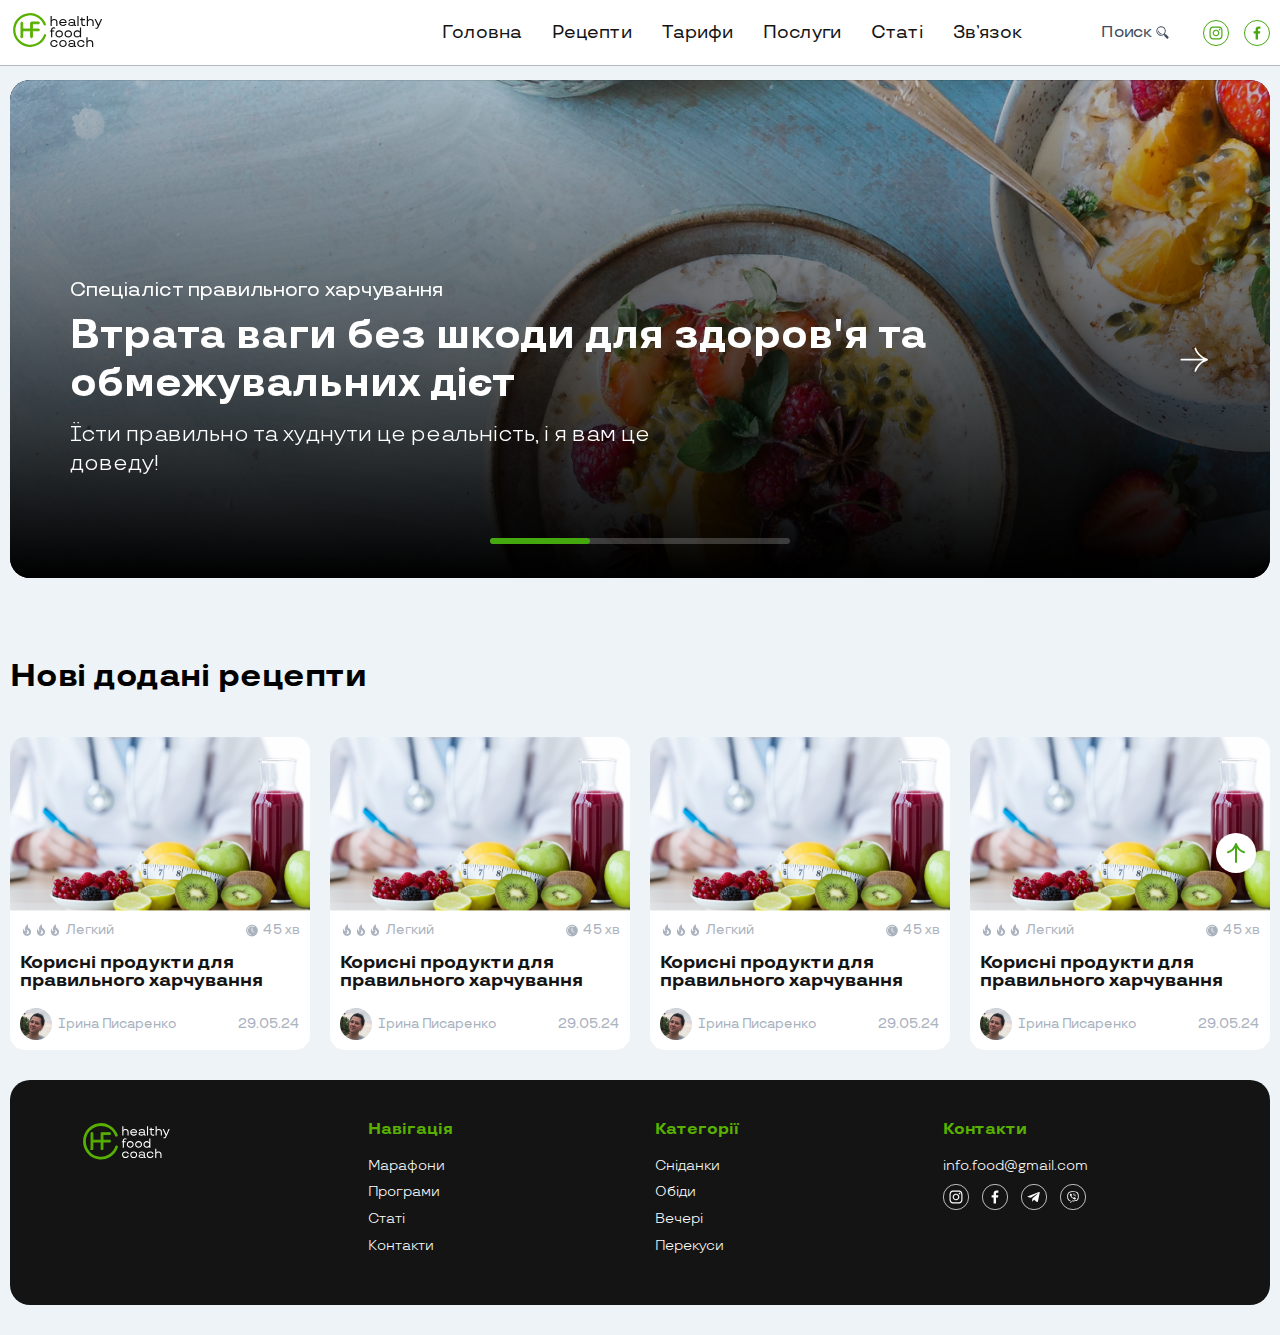
==== index.html @ e7bfd642 "add article" ====
<!DOCTYPE html>
<html lang="en">
<head>
    <meta charset="UTF-8">
    <meta http-equiv="X-UA-Compatible" content="IE=edge">
    <meta name="viewport" content="width=device-width, initial-scale=1.0, maximum-scale=1">
    <title>Блог правильного харчування</title>

    <link type="image/png" sizes="96x96" rel="icon" href="assets/img/favicon.png">
    <link rel="stylesheet" href="https://cdn.jsdelivr.net/npm/swiper@11/swiper-bundle.min.css" />

    <link rel="stylesheet" href="assets/font/stylesheet.css">
    <link rel="stylesheet" href="assets/css/main-style.css">
    <link rel="stylesheet" href="assets/css/header-style.css">
    <link rel="stylesheet" href="assets/css/footer-style.css">
    <link rel="stylesheet" href="assets/css/popups.css">

</head>
<body>
    <div class="wrapper">

        <!--------- Header ------------>
        <header class="header" id="stickyMenu">
            <div class="header__container">
                <div class="header__body">
                    <div class="header__logo">
                        <a href="index.html" class="header__logo-link"><img src="assets/img/Logo.svg" alt="Logo"></a>
                    </div>

                    <div class="header__right">
                        <div class="header__menu">
                            <ul class="menu__list">
                                <li class="menu__link"><a href="#">Головна</a> </li>
                                <li class="menu__link">
                                    <a href="">Рецепти 
                                        <!-- <svg width="18" height="9" viewBox="0 0 18 9" fill="none" xmlns="http://www.w3.org/2000/svg">
                                            <path d="M4 3L8.99975 7L14 3" stroke="black" stroke-linecap="round"/>
                                        </svg>      -->
                                    </a>
                                    <ul class="menu__sub-list">
                                        <li class="menu__sub-link"><a href="">Категоия 1/1</a></li>
                                        <li class="menu__sub-link"><a href="">Категоия 2/2</a></li>
                                        <li class="menu__sub-link"><a href="">Категоия 3/3</a></li>
                                        <li class="menu__sub-link"><a href="">Категоия 4/4</a></li>
                                    </ul>
                                </li>
                                <li class="menu__link"><a href="">Тарифи</a></li> 
                                <li class="menu__link"><a href="">Послуги</a></li> 
                                <li class="menu__link"><a href="">Статі</a></li> 
                                <li class="menu__link"><a id="#popup2" href="#popup2" class="popup-link" href="#">Зв’язок</a></li>
                            </ul>

                            <div class="header__button">
                                <a id="#popup" href="#popup" class="popup-link searsh_popup">Поиск 
                                    <svg width="15" height="15" viewBox="0 0 15 15" fill="none" xmlns="http://www.w3.org/2000/svg">
                                        <path d="M6.05085 1.36377C5.43529 1.36371 4.82575 1.4849 4.25703 1.72042C3.68831 1.95594 3.17155 2.30119 2.73627 2.73644C2.30098 3.17168 1.95569 3.68841 1.72011 4.25712C1.48453 4.82582 1.36328 5.43536 1.36328 6.05092C1.36322 6.66653 1.48442 7.27612 1.71997 7.84488C1.95552 8.41363 2.3008 8.93042 2.7361 9.36572C3.17139 9.80102 3.68817 10.1463 4.25692 10.3819C4.82567 10.6174 5.43525 10.7386 6.05085 10.7386C7.14476 10.7386 8.14934 10.3511 8.94708 9.72345L9.36506 10.1414C9.27923 10.3082 9.24884 10.498 9.27831 10.6832C9.30777 10.8685 9.39556 11.0394 9.5289 11.1713L11.7234 13.3807C12.064 13.7218 12.6215 13.7218 12.9625 13.3807L13.3805 12.9627C13.5442 12.798 13.636 12.5753 13.636 12.3431C13.636 12.111 13.5442 11.8882 13.3805 11.7236L11.1712 9.52903C11.0384 9.39659 10.8664 9.31054 10.6807 9.28369C10.4951 9.25684 10.3057 9.29061 10.1408 9.37999L9.72285 8.962C10.27 8.27157 10.6114 7.44093 10.7081 6.56532C10.8048 5.68971 10.6528 4.80458 10.2694 4.01141C9.88614 3.21825 9.28706 2.54917 8.54092 2.08088C7.79477 1.61259 6.93177 1.36405 6.05085 1.36377ZM6.05085 2.22935C7.06438 2.22935 8.03639 2.63198 8.75307 3.34867C9.46974 4.06535 9.87236 5.03738 9.87236 6.05092C9.87236 7.06447 9.46974 8.0365 8.75307 8.75318C8.03639 9.46986 7.06438 9.87249 6.05085 9.87249C5.03732 9.87249 4.0653 9.46986 3.34863 8.75318C2.63195 8.0365 2.22933 7.06447 2.22933 6.05092C2.22933 5.03738 2.63195 4.06535 3.34863 3.34867C4.0653 2.63198 5.03732 2.22935 6.05085 2.22935ZM3.63231 4.84187C3.37752 5.25456 3.24317 5.73025 3.24442 6.21525C3.24386 6.55849 3.31104 6.89847 3.44213 7.21569C3.57322 7.53291 3.76563 7.82114 4.00834 8.06384C4.25104 8.30655 4.53926 8.49897 4.85648 8.63006C5.1737 8.76115 5.51367 8.82834 5.8569 8.82777C6.39649 8.82666 6.92273 8.65992 7.36449 8.35007C7.2454 8.36111 7.12582 8.36589 7.00623 8.36441C6.56288 8.36554 6.12368 8.27906 5.71385 8.10993C5.30403 7.94081 4.93166 7.69237 4.61814 7.37889C4.30463 7.06541 4.05614 6.69308 3.88696 6.28327C3.71778 5.87347 3.63123 5.43427 3.63231 4.99092C3.63231 4.94124 3.62992 4.89156 3.63231 4.84187Z" fill="#404C5C"/>
                                    </svg>    
                                </a>
                            </div>
                            <div class="header__social">
                                <ul class="social__list">
                                    <li><a href=""><img src="assets/img/inst_header.svg" alt="icon"></a></li>
                                    <li><a href=""><img src="assets/img/facebook_header.svg" alt="icon"></a></li>
                                </ul>
                            </div>
                        </div>
                    </div>
                </div>

                <!-- Mobile menu burger -->
                <div class="menu__icon">
                    <span></span>
                </div>
            </div>
        </header>

        <!--------- Page ------------>
        <main class="page">
            <section class="section__hero">
                <div class="hero__container">
                    <div class="hero__body">
                        <div style="--swiper-navigation-color: #fff; --swiper-pagination-color: #fff" class="swiper mySwiper">
                            <div class="parallax-bg" style="
                                background-image: linear-gradient(180deg, rgba(0, 0, 0, 0) 0%, #000000 100%), url(assets/img/Hero/sw_slider.jpg);
                                " data-swiper-parallax="-23%">
                            </div>
                            <div class="swiper-wrapper">
                            <div class="swiper-slide">
                                <div class="subtitle" data-swiper-parallax="-300">Спеціаліст правильного харчування</div>
                                <div class="title" data-swiper-parallax="-200"><span>Втрата ваги без шкоди для здоров'я та обмежувальних дієт</span><a href=""><img src="assets/img/sl_arrow.svg" alt=""></a></div>
                                <div class="text" data-swiper-parallax="-100">
                                    <p>Їсти правильно та худнути це реальність, і я вам це доведу! </p>
                                </div>
                            </div>
                            <div class="swiper-slide">
                                <div class="subtitle" data-swiper-parallax="-300">Спеціаліст правильного харчування</div>
                                <div class="title" data-swiper-parallax="-200"><span>Втрата ваги без шкоди для здоров'я та обмежувальних дієт</span><a href=""><img src="assets/img/sl_arrow.svg" alt=""></a></div>
                                <div class="text" data-swiper-parallax="-100">
                                    <p>Їсти правильно та худнути це реальність, і я вам це доведу! </p>
                                </div>
                            </div>
                            <div class="swiper-slide">
                                <div class="subtitle" data-swiper-parallax="-300">Спеціаліст правильного харчування</div>
                                <div class="title" data-swiper-parallax="-200"><span>Втрата ваги без шкоди для здоров'я та обмежувальних дієт</span><a href=""><img src="assets/img/sl_arrow.svg" alt=""></a></div>
                                <div class="text" data-swiper-parallax="-100">
                                    <p>Їсти правильно та худнути це реальність, і я вам це доведу! </p>
                                </div>
                            </div>
                            </div>
                            <div class="scrollbar__block">
                                <div class="swiper-scrollbar"></div>
                            </div>
                        </div>
                    </div>
                </div>
            </section>

            <!----------------------------------- Вывод постов ----------------------------------->

            <section class="latest_adds latest__recipes">
                <div class="latest_adds__container">
                    <div class="latest_adds__body">
                        <h2 class="latest_adds__title">Нові додані рецепти</h2>
                        <div class="entries">

                            <article class="entry-card">
                                <a href="" class="boundless-image"><img src="assets/img/posts/post_1.jpg" alt="photo"></a>
                                <div class="coocking__list">
                                    <div class="coock-props foldability">
                                        <svg width="14" height="15" viewBox="0 0 14 15" fill="none" xmlns="http://www.w3.org/2000/svg">
                                        <path d="M10.3068 6.5386C10.1727 6.34415 10.0094 6.17563 9.85773 6.0071C9.46697 5.6182 9.02371 5.33949 8.65045 4.93115C7.78144 3.98482 7.58898 2.42274 8.14304 1.22363C7.58898 1.37271 7.1049 1.70976 6.69081 2.07921C5.18025 3.4274 4.58536 5.80617 5.2969 7.8479C5.32023 7.91271 5.34355 7.97753 5.34355 8.06179C5.34355 8.20439 5.25607 8.33402 5.13943 8.38587C5.00528 8.45069 4.86531 8.4118 4.7545 8.30809C4.72139 8.27728 4.69371 8.23992 4.67284 8.19791C4.0138 7.27103 3.90882 5.94229 4.35207 4.87929C3.37808 5.7608 2.84734 7.25158 2.92316 8.6581C2.95816 8.98219 2.99315 9.30627 3.0923 9.63035C3.17395 10.0193 3.33142 10.4082 3.50639 10.7517C4.13628 11.873 5.22691 12.6767 6.39919 12.8388C7.6473 13.0138 8.98289 12.761 9.93938 11.8017C11.0067 10.7258 11.3799 9.00163 10.8317 7.52381L10.7559 7.35529C10.6334 7.05713 10.3068 6.5386 10.3068 6.5386ZM8.46382 10.622C8.30051 10.7776 8.03223 10.9461 7.82227 11.0109C7.16905 11.2702 6.51584 10.9072 6.13091 10.4795C6.82495 10.298 7.23904 9.72758 7.36152 9.15071C7.46067 8.63218 7.27403 8.20439 7.19821 7.7053C7.12823 7.22566 7.13989 6.81731 7.29736 6.37008C7.40818 6.61638 7.52482 6.86268 7.6648 7.05713C8.11388 7.7053 8.81958 7.99049 8.97122 8.872C8.99455 8.96274 9.00622 9.05349 9.00622 9.15071C9.02371 9.68221 8.81375 10.2656 8.46382 10.622Z" fill="#A9B2BE"/>
                                        </svg>
                                        <svg width="14" height="15" viewBox="0 0 14 15" fill="none" xmlns="http://www.w3.org/2000/svg">
                                        <path d="M10.3068 6.5386C10.1727 6.34415 10.0094 6.17563 9.85773 6.0071C9.46697 5.6182 9.02371 5.33949 8.65045 4.93115C7.78144 3.98482 7.58898 2.42274 8.14304 1.22363C7.58898 1.37271 7.1049 1.70976 6.69081 2.07921C5.18025 3.4274 4.58536 5.80617 5.2969 7.8479C5.32023 7.91271 5.34355 7.97753 5.34355 8.06179C5.34355 8.20439 5.25607 8.33402 5.13943 8.38587C5.00528 8.45069 4.86531 8.4118 4.7545 8.30809C4.72139 8.27728 4.69371 8.23992 4.67284 8.19791C4.0138 7.27103 3.90882 5.94229 4.35207 4.87929C3.37808 5.7608 2.84734 7.25158 2.92316 8.6581C2.95816 8.98219 2.99315 9.30627 3.0923 9.63035C3.17395 10.0193 3.33142 10.4082 3.50639 10.7517C4.13628 11.873 5.22691 12.6767 6.39919 12.8388C7.6473 13.0138 8.98289 12.761 9.93938 11.8017C11.0067 10.7258 11.3799 9.00163 10.8317 7.52381L10.7559 7.35529C10.6334 7.05713 10.3068 6.5386 10.3068 6.5386ZM8.46382 10.622C8.30051 10.7776 8.03223 10.9461 7.82227 11.0109C7.16905 11.2702 6.51584 10.9072 6.13091 10.4795C6.82495 10.298 7.23904 9.72758 7.36152 9.15071C7.46067 8.63218 7.27403 8.20439 7.19821 7.7053C7.12823 7.22566 7.13989 6.81731 7.29736 6.37008C7.40818 6.61638 7.52482 6.86268 7.6648 7.05713C8.11388 7.7053 8.81958 7.99049 8.97122 8.872C8.99455 8.96274 9.00622 9.05349 9.00622 9.15071C9.02371 9.68221 8.81375 10.2656 8.46382 10.622Z" fill="#A9B2BE"/>
                                        </svg>
                                        <svg width="14" height="15" viewBox="0 0 14 15" fill="none" xmlns="http://www.w3.org/2000/svg">
                                        <path d="M10.3068 6.5386C10.1727 6.34415 10.0094 6.17563 9.85773 6.0071C9.46697 5.6182 9.02371 5.33949 8.65045 4.93115C7.78144 3.98482 7.58898 2.42274 8.14304 1.22363C7.58898 1.37271 7.1049 1.70976 6.69081 2.07921C5.18025 3.4274 4.58536 5.80617 5.2969 7.8479C5.32023 7.91271 5.34355 7.97753 5.34355 8.06179C5.34355 8.20439 5.25607 8.33402 5.13943 8.38587C5.00528 8.45069 4.86531 8.4118 4.7545 8.30809C4.72139 8.27728 4.69371 8.23992 4.67284 8.19791C4.0138 7.27103 3.90882 5.94229 4.35207 4.87929C3.37808 5.7608 2.84734 7.25158 2.92316 8.6581C2.95816 8.98219 2.99315 9.30627 3.0923 9.63035C3.17395 10.0193 3.33142 10.4082 3.50639 10.7517C4.13628 11.873 5.22691 12.6767 6.39919 12.8388C7.6473 13.0138 8.98289 12.761 9.93938 11.8017C11.0067 10.7258 11.3799 9.00163 10.8317 7.52381L10.7559 7.35529C10.6334 7.05713 10.3068 6.5386 10.3068 6.5386ZM8.46382 10.622C8.30051 10.7776 8.03223 10.9461 7.82227 11.0109C7.16905 11.2702 6.51584 10.9072 6.13091 10.4795C6.82495 10.298 7.23904 9.72758 7.36152 9.15071C7.46067 8.63218 7.27403 8.20439 7.19821 7.7053C7.12823 7.22566 7.13989 6.81731 7.29736 6.37008C7.40818 6.61638 7.52482 6.86268 7.6648 7.05713C8.11388 7.7053 8.81958 7.99049 8.97122 8.872C8.99455 8.96274 9.00622 9.05349 9.00622 9.15071C9.02371 9.68221 8.81375 10.2656 8.46382 10.622Z" fill="#A9B2BE"/>
                                        </svg>
                                        <span>Легкий</span>
                                    </div>
                                    <div class="coock-props coock__time">
                                        <svg width="14" height="15" viewBox="0 0 14 15" fill="none" xmlns="http://www.w3.org/2000/svg">
                                            <g clip-path="url(#clip0_1276_87)">
                                            <path d="M6.99935 1.72363C5.84563 1.72363 4.71781 2.06575 3.75852 2.70673C2.79924 3.3477 2.05157 4.25874 1.61005 5.32465C1.16854 6.39055 1.05302 7.56344 1.2781 8.69499C1.50318 9.82655 2.05876 10.8659 2.87456 11.6818C3.69037 12.4976 4.72977 13.0531 5.86132 13.2782C6.99288 13.5033 8.16577 13.3878 9.23167 12.9463C10.2976 12.5048 11.2086 11.7571 11.8496 10.7978C12.4906 9.8385 12.8327 8.71069 12.8327 7.55696C12.8327 6.00987 12.2181 4.52614 11.1241 3.43218C10.0302 2.33821 8.54645 1.72363 6.99935 1.72363ZM9.25977 9.44551C9.23328 9.48558 9.19913 9.52003 9.15929 9.54687C9.11945 9.57371 9.0747 9.59241 9.0276 9.60189C8.98051 9.61138 8.93201 9.61147 8.88488 9.60215C8.83775 9.59283 8.79293 9.57429 8.753 9.54759L6.60195 8.08926V4.91374C6.60195 4.81704 6.64037 4.72431 6.70874 4.65594C6.77711 4.58756 6.86984 4.54915 6.96654 4.54915C7.06323 4.54915 7.15596 4.58756 7.22434 4.65594C7.29271 4.72431 7.33112 4.81704 7.33112 4.91374V7.7028L9.15404 8.93874C9.19441 8.96494 9.22919 8.99887 9.25638 9.03858C9.28357 9.07829 9.30263 9.12299 9.31246 9.1701C9.32229 9.21721 9.32269 9.2658 9.31365 9.31307C9.30461 9.36034 9.28629 9.40535 9.25977 9.44551ZM9.13216 3.99499C8.61918 3.68579 8.04538 3.49122 7.45013 3.42464C6.85488 3.35805 6.25227 3.42102 5.68365 3.60923C5.11503 3.79744 4.59385 4.10643 4.15587 4.515C3.71789 4.92357 3.37348 5.42205 3.14627 5.97624C2.91906 6.53044 2.81442 7.12722 2.83954 7.72566C2.86466 8.32409 3.01894 8.91001 3.2918 9.44321C3.56466 9.97642 3.94963 10.4443 4.42031 10.8147C4.89098 11.1851 5.43623 11.4494 6.01862 11.5893L5.9056 12.1617C5.23766 12.0062 4.61142 11.7076 4.0701 11.2866C3.52879 10.8655 3.08529 10.332 2.77023 9.72287C2.45517 9.11374 2.27606 8.44349 2.24525 7.75839C2.21444 7.07329 2.33267 6.38967 2.59178 5.75471C2.85089 5.11975 3.24471 4.54859 3.74605 4.08065C4.24739 3.61271 4.8443 3.25914 5.49559 3.04435C6.14687 2.82955 6.83702 2.75866 7.51837 2.83655C8.19972 2.91444 8.85605 3.13927 9.44206 3.49551L9.13216 3.99499Z" fill="#A9B2BE"/>
                                            </g>
                                            <defs>
                                            <clipPath id="clip0_1276_87">
                                            <rect width="14" height="14" fill="white" transform="translate(0 0.556641)"/>
                                            </clipPath>
                                            </defs>
                                        </svg>
                                        <span>45 хв</span>
                                    </div>
                                </div>
                                <h3 class="entry-title"><a href="">Корисні продукти для правильного харчування</a></h3>
                                <ul class="entry-meta">
                                    <li class="meta-author">
                                        <a href=""><img class="avatar" src="assets/img/posts/avatar.png" alt="">Ірина Писаренко</a>
                                    </li>
                                    <li class="meta-date"><time class="meta-date">29.05.24</time></li>
                                </ul>
                            </article>

                            <article class="entry-card">
                                <a href="" class="boundless-image"><img src="assets/img/posts/post_1.jpg" alt="photo"></a>
                                <div class="coocking__list">
                                    <div class="coock-props foldability">
                                        <svg width="14" height="15" viewBox="0 0 14 15" fill="none" xmlns="http://www.w3.org/2000/svg">
                                        <path d="M10.3068 6.5386C10.1727 6.34415 10.0094 6.17563 9.85773 6.0071C9.46697 5.6182 9.02371 5.33949 8.65045 4.93115C7.78144 3.98482 7.58898 2.42274 8.14304 1.22363C7.58898 1.37271 7.1049 1.70976 6.69081 2.07921C5.18025 3.4274 4.58536 5.80617 5.2969 7.8479C5.32023 7.91271 5.34355 7.97753 5.34355 8.06179C5.34355 8.20439 5.25607 8.33402 5.13943 8.38587C5.00528 8.45069 4.86531 8.4118 4.7545 8.30809C4.72139 8.27728 4.69371 8.23992 4.67284 8.19791C4.0138 7.27103 3.90882 5.94229 4.35207 4.87929C3.37808 5.7608 2.84734 7.25158 2.92316 8.6581C2.95816 8.98219 2.99315 9.30627 3.0923 9.63035C3.17395 10.0193 3.33142 10.4082 3.50639 10.7517C4.13628 11.873 5.22691 12.6767 6.39919 12.8388C7.6473 13.0138 8.98289 12.761 9.93938 11.8017C11.0067 10.7258 11.3799 9.00163 10.8317 7.52381L10.7559 7.35529C10.6334 7.05713 10.3068 6.5386 10.3068 6.5386ZM8.46382 10.622C8.30051 10.7776 8.03223 10.9461 7.82227 11.0109C7.16905 11.2702 6.51584 10.9072 6.13091 10.4795C6.82495 10.298 7.23904 9.72758 7.36152 9.15071C7.46067 8.63218 7.27403 8.20439 7.19821 7.7053C7.12823 7.22566 7.13989 6.81731 7.29736 6.37008C7.40818 6.61638 7.52482 6.86268 7.6648 7.05713C8.11388 7.7053 8.81958 7.99049 8.97122 8.872C8.99455 8.96274 9.00622 9.05349 9.00622 9.15071C9.02371 9.68221 8.81375 10.2656 8.46382 10.622Z" fill="#A9B2BE"/>
                                        </svg>
                                        <svg width="14" height="15" viewBox="0 0 14 15" fill="none" xmlns="http://www.w3.org/2000/svg">
                                        <path d="M10.3068 6.5386C10.1727 6.34415 10.0094 6.17563 9.85773 6.0071C9.46697 5.6182 9.02371 5.33949 8.65045 4.93115C7.78144 3.98482 7.58898 2.42274 8.14304 1.22363C7.58898 1.37271 7.1049 1.70976 6.69081 2.07921C5.18025 3.4274 4.58536 5.80617 5.2969 7.8479C5.32023 7.91271 5.34355 7.97753 5.34355 8.06179C5.34355 8.20439 5.25607 8.33402 5.13943 8.38587C5.00528 8.45069 4.86531 8.4118 4.7545 8.30809C4.72139 8.27728 4.69371 8.23992 4.67284 8.19791C4.0138 7.27103 3.90882 5.94229 4.35207 4.87929C3.37808 5.7608 2.84734 7.25158 2.92316 8.6581C2.95816 8.98219 2.99315 9.30627 3.0923 9.63035C3.17395 10.0193 3.33142 10.4082 3.50639 10.7517C4.13628 11.873 5.22691 12.6767 6.39919 12.8388C7.6473 13.0138 8.98289 12.761 9.93938 11.8017C11.0067 10.7258 11.3799 9.00163 10.8317 7.52381L10.7559 7.35529C10.6334 7.05713 10.3068 6.5386 10.3068 6.5386ZM8.46382 10.622C8.30051 10.7776 8.03223 10.9461 7.82227 11.0109C7.16905 11.2702 6.51584 10.9072 6.13091 10.4795C6.82495 10.298 7.23904 9.72758 7.36152 9.15071C7.46067 8.63218 7.27403 8.20439 7.19821 7.7053C7.12823 7.22566 7.13989 6.81731 7.29736 6.37008C7.40818 6.61638 7.52482 6.86268 7.6648 7.05713C8.11388 7.7053 8.81958 7.99049 8.97122 8.872C8.99455 8.96274 9.00622 9.05349 9.00622 9.15071C9.02371 9.68221 8.81375 10.2656 8.46382 10.622Z" fill="#A9B2BE"/>
                                        </svg>
                                        <svg width="14" height="15" viewBox="0 0 14 15" fill="none" xmlns="http://www.w3.org/2000/svg">
                                        <path d="M10.3068 6.5386C10.1727 6.34415 10.0094 6.17563 9.85773 6.0071C9.46697 5.6182 9.02371 5.33949 8.65045 4.93115C7.78144 3.98482 7.58898 2.42274 8.14304 1.22363C7.58898 1.37271 7.1049 1.70976 6.69081 2.07921C5.18025 3.4274 4.58536 5.80617 5.2969 7.8479C5.32023 7.91271 5.34355 7.97753 5.34355 8.06179C5.34355 8.20439 5.25607 8.33402 5.13943 8.38587C5.00528 8.45069 4.86531 8.4118 4.7545 8.30809C4.72139 8.27728 4.69371 8.23992 4.67284 8.19791C4.0138 7.27103 3.90882 5.94229 4.35207 4.87929C3.37808 5.7608 2.84734 7.25158 2.92316 8.6581C2.95816 8.98219 2.99315 9.30627 3.0923 9.63035C3.17395 10.0193 3.33142 10.4082 3.50639 10.7517C4.13628 11.873 5.22691 12.6767 6.39919 12.8388C7.6473 13.0138 8.98289 12.761 9.93938 11.8017C11.0067 10.7258 11.3799 9.00163 10.8317 7.52381L10.7559 7.35529C10.6334 7.05713 10.3068 6.5386 10.3068 6.5386ZM8.46382 10.622C8.30051 10.7776 8.03223 10.9461 7.82227 11.0109C7.16905 11.2702 6.51584 10.9072 6.13091 10.4795C6.82495 10.298 7.23904 9.72758 7.36152 9.15071C7.46067 8.63218 7.27403 8.20439 7.19821 7.7053C7.12823 7.22566 7.13989 6.81731 7.29736 6.37008C7.40818 6.61638 7.52482 6.86268 7.6648 7.05713C8.11388 7.7053 8.81958 7.99049 8.97122 8.872C8.99455 8.96274 9.00622 9.05349 9.00622 9.15071C9.02371 9.68221 8.81375 10.2656 8.46382 10.622Z" fill="#A9B2BE"/>
                                        </svg>
                                        <span>Легкий</span>
                                    </div>
                                    <div class="coock-props coock__time">
                                        <svg width="14" height="15" viewBox="0 0 14 15" fill="none" xmlns="http://www.w3.org/2000/svg">
                                            <g clip-path="url(#clip0_1276_87)">
                                            <path d="M6.99935 1.72363C5.84563 1.72363 4.71781 2.06575 3.75852 2.70673C2.79924 3.3477 2.05157 4.25874 1.61005 5.32465C1.16854 6.39055 1.05302 7.56344 1.2781 8.69499C1.50318 9.82655 2.05876 10.8659 2.87456 11.6818C3.69037 12.4976 4.72977 13.0531 5.86132 13.2782C6.99288 13.5033 8.16577 13.3878 9.23167 12.9463C10.2976 12.5048 11.2086 11.7571 11.8496 10.7978C12.4906 9.8385 12.8327 8.71069 12.8327 7.55696C12.8327 6.00987 12.2181 4.52614 11.1241 3.43218C10.0302 2.33821 8.54645 1.72363 6.99935 1.72363ZM9.25977 9.44551C9.23328 9.48558 9.19913 9.52003 9.15929 9.54687C9.11945 9.57371 9.0747 9.59241 9.0276 9.60189C8.98051 9.61138 8.93201 9.61147 8.88488 9.60215C8.83775 9.59283 8.79293 9.57429 8.753 9.54759L6.60195 8.08926V4.91374C6.60195 4.81704 6.64037 4.72431 6.70874 4.65594C6.77711 4.58756 6.86984 4.54915 6.96654 4.54915C7.06323 4.54915 7.15596 4.58756 7.22434 4.65594C7.29271 4.72431 7.33112 4.81704 7.33112 4.91374V7.7028L9.15404 8.93874C9.19441 8.96494 9.22919 8.99887 9.25638 9.03858C9.28357 9.07829 9.30263 9.12299 9.31246 9.1701C9.32229 9.21721 9.32269 9.2658 9.31365 9.31307C9.30461 9.36034 9.28629 9.40535 9.25977 9.44551ZM9.13216 3.99499C8.61918 3.68579 8.04538 3.49122 7.45013 3.42464C6.85488 3.35805 6.25227 3.42102 5.68365 3.60923C5.11503 3.79744 4.59385 4.10643 4.15587 4.515C3.71789 4.92357 3.37348 5.42205 3.14627 5.97624C2.91906 6.53044 2.81442 7.12722 2.83954 7.72566C2.86466 8.32409 3.01894 8.91001 3.2918 9.44321C3.56466 9.97642 3.94963 10.4443 4.42031 10.8147C4.89098 11.1851 5.43623 11.4494 6.01862 11.5893L5.9056 12.1617C5.23766 12.0062 4.61142 11.7076 4.0701 11.2866C3.52879 10.8655 3.08529 10.332 2.77023 9.72287C2.45517 9.11374 2.27606 8.44349 2.24525 7.75839C2.21444 7.07329 2.33267 6.38967 2.59178 5.75471C2.85089 5.11975 3.24471 4.54859 3.74605 4.08065C4.24739 3.61271 4.8443 3.25914 5.49559 3.04435C6.14687 2.82955 6.83702 2.75866 7.51837 2.83655C8.19972 2.91444 8.85605 3.13927 9.44206 3.49551L9.13216 3.99499Z" fill="#A9B2BE"/>
                                            </g>
                                            <defs>
                                            <clipPath id="clip0_1276_87">
                                            <rect width="14" height="14" fill="white" transform="translate(0 0.556641)"/>
                                            </clipPath>
                                            </defs>
                                        </svg>
                                        <span>45 хв</span>
                                    </div>
                                </div>
                                <h3 class="entry-title"><a href="">Корисні продукти для правильного харчування</a></h3>
                                <ul class="entry-meta">
                                    <li class="meta-author">
                                        <a href=""><img class="avatar" src="assets/img/posts/avatar.png" alt="">Ірина Писаренко</a>
                                    </li>
                                    <li class="meta-date"><time class="meta-date">29.05.24</time></li>
                                </ul>
                            </article>

                            <article class="entry-card">
                                <a href="" class="boundless-image"><img src="assets/img/posts/post_1.jpg" alt="photo"></a>
                                <div class="coocking__list">
                                    <div class="coock-props foldability">
                                        <svg width="14" height="15" viewBox="0 0 14 15" fill="none" xmlns="http://www.w3.org/2000/svg">
                                        <path d="M10.3068 6.5386C10.1727 6.34415 10.0094 6.17563 9.85773 6.0071C9.46697 5.6182 9.02371 5.33949 8.65045 4.93115C7.78144 3.98482 7.58898 2.42274 8.14304 1.22363C7.58898 1.37271 7.1049 1.70976 6.69081 2.07921C5.18025 3.4274 4.58536 5.80617 5.2969 7.8479C5.32023 7.91271 5.34355 7.97753 5.34355 8.06179C5.34355 8.20439 5.25607 8.33402 5.13943 8.38587C5.00528 8.45069 4.86531 8.4118 4.7545 8.30809C4.72139 8.27728 4.69371 8.23992 4.67284 8.19791C4.0138 7.27103 3.90882 5.94229 4.35207 4.87929C3.37808 5.7608 2.84734 7.25158 2.92316 8.6581C2.95816 8.98219 2.99315 9.30627 3.0923 9.63035C3.17395 10.0193 3.33142 10.4082 3.50639 10.7517C4.13628 11.873 5.22691 12.6767 6.39919 12.8388C7.6473 13.0138 8.98289 12.761 9.93938 11.8017C11.0067 10.7258 11.3799 9.00163 10.8317 7.52381L10.7559 7.35529C10.6334 7.05713 10.3068 6.5386 10.3068 6.5386ZM8.46382 10.622C8.30051 10.7776 8.03223 10.9461 7.82227 11.0109C7.16905 11.2702 6.51584 10.9072 6.13091 10.4795C6.82495 10.298 7.23904 9.72758 7.36152 9.15071C7.46067 8.63218 7.27403 8.20439 7.19821 7.7053C7.12823 7.22566 7.13989 6.81731 7.29736 6.37008C7.40818 6.61638 7.52482 6.86268 7.6648 7.05713C8.11388 7.7053 8.81958 7.99049 8.97122 8.872C8.99455 8.96274 9.00622 9.05349 9.00622 9.15071C9.02371 9.68221 8.81375 10.2656 8.46382 10.622Z" fill="#A9B2BE"/>
                                        </svg>
                                        <svg width="14" height="15" viewBox="0 0 14 15" fill="none" xmlns="http://www.w3.org/2000/svg">
                                        <path d="M10.3068 6.5386C10.1727 6.34415 10.0094 6.17563 9.85773 6.0071C9.46697 5.6182 9.02371 5.33949 8.65045 4.93115C7.78144 3.98482 7.58898 2.42274 8.14304 1.22363C7.58898 1.37271 7.1049 1.70976 6.69081 2.07921C5.18025 3.4274 4.58536 5.80617 5.2969 7.8479C5.32023 7.91271 5.34355 7.97753 5.34355 8.06179C5.34355 8.20439 5.25607 8.33402 5.13943 8.38587C5.00528 8.45069 4.86531 8.4118 4.7545 8.30809C4.72139 8.27728 4.69371 8.23992 4.67284 8.19791C4.0138 7.27103 3.90882 5.94229 4.35207 4.87929C3.37808 5.7608 2.84734 7.25158 2.92316 8.6581C2.95816 8.98219 2.99315 9.30627 3.0923 9.63035C3.17395 10.0193 3.33142 10.4082 3.50639 10.7517C4.13628 11.873 5.22691 12.6767 6.39919 12.8388C7.6473 13.0138 8.98289 12.761 9.93938 11.8017C11.0067 10.7258 11.3799 9.00163 10.8317 7.52381L10.7559 7.35529C10.6334 7.05713 10.3068 6.5386 10.3068 6.5386ZM8.46382 10.622C8.30051 10.7776 8.03223 10.9461 7.82227 11.0109C7.16905 11.2702 6.51584 10.9072 6.13091 10.4795C6.82495 10.298 7.23904 9.72758 7.36152 9.15071C7.46067 8.63218 7.27403 8.20439 7.19821 7.7053C7.12823 7.22566 7.13989 6.81731 7.29736 6.37008C7.40818 6.61638 7.52482 6.86268 7.6648 7.05713C8.11388 7.7053 8.81958 7.99049 8.97122 8.872C8.99455 8.96274 9.00622 9.05349 9.00622 9.15071C9.02371 9.68221 8.81375 10.2656 8.46382 10.622Z" fill="#A9B2BE"/>
                                        </svg>
                                        <svg width="14" height="15" viewBox="0 0 14 15" fill="none" xmlns="http://www.w3.org/2000/svg">
                                        <path d="M10.3068 6.5386C10.1727 6.34415 10.0094 6.17563 9.85773 6.0071C9.46697 5.6182 9.02371 5.33949 8.65045 4.93115C7.78144 3.98482 7.58898 2.42274 8.14304 1.22363C7.58898 1.37271 7.1049 1.70976 6.69081 2.07921C5.18025 3.4274 4.58536 5.80617 5.2969 7.8479C5.32023 7.91271 5.34355 7.97753 5.34355 8.06179C5.34355 8.20439 5.25607 8.33402 5.13943 8.38587C5.00528 8.45069 4.86531 8.4118 4.7545 8.30809C4.72139 8.27728 4.69371 8.23992 4.67284 8.19791C4.0138 7.27103 3.90882 5.94229 4.35207 4.87929C3.37808 5.7608 2.84734 7.25158 2.92316 8.6581C2.95816 8.98219 2.99315 9.30627 3.0923 9.63035C3.17395 10.0193 3.33142 10.4082 3.50639 10.7517C4.13628 11.873 5.22691 12.6767 6.39919 12.8388C7.6473 13.0138 8.98289 12.761 9.93938 11.8017C11.0067 10.7258 11.3799 9.00163 10.8317 7.52381L10.7559 7.35529C10.6334 7.05713 10.3068 6.5386 10.3068 6.5386ZM8.46382 10.622C8.30051 10.7776 8.03223 10.9461 7.82227 11.0109C7.16905 11.2702 6.51584 10.9072 6.13091 10.4795C6.82495 10.298 7.23904 9.72758 7.36152 9.15071C7.46067 8.63218 7.27403 8.20439 7.19821 7.7053C7.12823 7.22566 7.13989 6.81731 7.29736 6.37008C7.40818 6.61638 7.52482 6.86268 7.6648 7.05713C8.11388 7.7053 8.81958 7.99049 8.97122 8.872C8.99455 8.96274 9.00622 9.05349 9.00622 9.15071C9.02371 9.68221 8.81375 10.2656 8.46382 10.622Z" fill="#A9B2BE"/>
                                        </svg>
                                        <span>Легкий</span>
                                    </div>
                                    <div class="coock-props coock__time">
                                        <svg width="14" height="15" viewBox="0 0 14 15" fill="none" xmlns="http://www.w3.org/2000/svg">
                                            <g clip-path="url(#clip0_1276_87)">
                                            <path d="M6.99935 1.72363C5.84563 1.72363 4.71781 2.06575 3.75852 2.70673C2.79924 3.3477 2.05157 4.25874 1.61005 5.32465C1.16854 6.39055 1.05302 7.56344 1.2781 8.69499C1.50318 9.82655 2.05876 10.8659 2.87456 11.6818C3.69037 12.4976 4.72977 13.0531 5.86132 13.2782C6.99288 13.5033 8.16577 13.3878 9.23167 12.9463C10.2976 12.5048 11.2086 11.7571 11.8496 10.7978C12.4906 9.8385 12.8327 8.71069 12.8327 7.55696C12.8327 6.00987 12.2181 4.52614 11.1241 3.43218C10.0302 2.33821 8.54645 1.72363 6.99935 1.72363ZM9.25977 9.44551C9.23328 9.48558 9.19913 9.52003 9.15929 9.54687C9.11945 9.57371 9.0747 9.59241 9.0276 9.60189C8.98051 9.61138 8.93201 9.61147 8.88488 9.60215C8.83775 9.59283 8.79293 9.57429 8.753 9.54759L6.60195 8.08926V4.91374C6.60195 4.81704 6.64037 4.72431 6.70874 4.65594C6.77711 4.58756 6.86984 4.54915 6.96654 4.54915C7.06323 4.54915 7.15596 4.58756 7.22434 4.65594C7.29271 4.72431 7.33112 4.81704 7.33112 4.91374V7.7028L9.15404 8.93874C9.19441 8.96494 9.22919 8.99887 9.25638 9.03858C9.28357 9.07829 9.30263 9.12299 9.31246 9.1701C9.32229 9.21721 9.32269 9.2658 9.31365 9.31307C9.30461 9.36034 9.28629 9.40535 9.25977 9.44551ZM9.13216 3.99499C8.61918 3.68579 8.04538 3.49122 7.45013 3.42464C6.85488 3.35805 6.25227 3.42102 5.68365 3.60923C5.11503 3.79744 4.59385 4.10643 4.15587 4.515C3.71789 4.92357 3.37348 5.42205 3.14627 5.97624C2.91906 6.53044 2.81442 7.12722 2.83954 7.72566C2.86466 8.32409 3.01894 8.91001 3.2918 9.44321C3.56466 9.97642 3.94963 10.4443 4.42031 10.8147C4.89098 11.1851 5.43623 11.4494 6.01862 11.5893L5.9056 12.1617C5.23766 12.0062 4.61142 11.7076 4.0701 11.2866C3.52879 10.8655 3.08529 10.332 2.77023 9.72287C2.45517 9.11374 2.27606 8.44349 2.24525 7.75839C2.21444 7.07329 2.33267 6.38967 2.59178 5.75471C2.85089 5.11975 3.24471 4.54859 3.74605 4.08065C4.24739 3.61271 4.8443 3.25914 5.49559 3.04435C6.14687 2.82955 6.83702 2.75866 7.51837 2.83655C8.19972 2.91444 8.85605 3.13927 9.44206 3.49551L9.13216 3.99499Z" fill="#A9B2BE"/>
                                            </g>
                                            <defs>
                                            <clipPath id="clip0_1276_87">
                                            <rect width="14" height="14" fill="white" transform="translate(0 0.556641)"/>
                                            </clipPath>
                                            </defs>
                                        </svg>
                                        <span>45 хв</span>
                                    </div>
                                </div>
                                <h3 class="entry-title"><a href="">Корисні продукти для правильного харчування</a></h3>
                                <ul class="entry-meta">
                                    <li class="meta-author">
                                        <a href=""><img class="avatar" src="assets/img/posts/avatar.png" alt="">Ірина Писаренко</a>
                                    </li>
                                    <li class="meta-date"><time class="meta-date">29.05.24</time></li>
                                </ul>
                            </article>

                            <article class="entry-card">
                                <a href="" class="boundless-image"><img src="assets/img/posts/post_1.jpg" alt="photo"></a>
                                <div class="coocking__list">
                                    <div class="coock-props foldability">
                                        <svg width="14" height="15" viewBox="0 0 14 15" fill="none" xmlns="http://www.w3.org/2000/svg">
                                        <path d="M10.3068 6.5386C10.1727 6.34415 10.0094 6.17563 9.85773 6.0071C9.46697 5.6182 9.02371 5.33949 8.65045 4.93115C7.78144 3.98482 7.58898 2.42274 8.14304 1.22363C7.58898 1.37271 7.1049 1.70976 6.69081 2.07921C5.18025 3.4274 4.58536 5.80617 5.2969 7.8479C5.32023 7.91271 5.34355 7.97753 5.34355 8.06179C5.34355 8.20439 5.25607 8.33402 5.13943 8.38587C5.00528 8.45069 4.86531 8.4118 4.7545 8.30809C4.72139 8.27728 4.69371 8.23992 4.67284 8.19791C4.0138 7.27103 3.90882 5.94229 4.35207 4.87929C3.37808 5.7608 2.84734 7.25158 2.92316 8.6581C2.95816 8.98219 2.99315 9.30627 3.0923 9.63035C3.17395 10.0193 3.33142 10.4082 3.50639 10.7517C4.13628 11.873 5.22691 12.6767 6.39919 12.8388C7.6473 13.0138 8.98289 12.761 9.93938 11.8017C11.0067 10.7258 11.3799 9.00163 10.8317 7.52381L10.7559 7.35529C10.6334 7.05713 10.3068 6.5386 10.3068 6.5386ZM8.46382 10.622C8.30051 10.7776 8.03223 10.9461 7.82227 11.0109C7.16905 11.2702 6.51584 10.9072 6.13091 10.4795C6.82495 10.298 7.23904 9.72758 7.36152 9.15071C7.46067 8.63218 7.27403 8.20439 7.19821 7.7053C7.12823 7.22566 7.13989 6.81731 7.29736 6.37008C7.40818 6.61638 7.52482 6.86268 7.6648 7.05713C8.11388 7.7053 8.81958 7.99049 8.97122 8.872C8.99455 8.96274 9.00622 9.05349 9.00622 9.15071C9.02371 9.68221 8.81375 10.2656 8.46382 10.622Z" fill="#A9B2BE"/>
                                        </svg>
                                        <svg width="14" height="15" viewBox="0 0 14 15" fill="none" xmlns="http://www.w3.org/2000/svg">
                                        <path d="M10.3068 6.5386C10.1727 6.34415 10.0094 6.17563 9.85773 6.0071C9.46697 5.6182 9.02371 5.33949 8.65045 4.93115C7.78144 3.98482 7.58898 2.42274 8.14304 1.22363C7.58898 1.37271 7.1049 1.70976 6.69081 2.07921C5.18025 3.4274 4.58536 5.80617 5.2969 7.8479C5.32023 7.91271 5.34355 7.97753 5.34355 8.06179C5.34355 8.20439 5.25607 8.33402 5.13943 8.38587C5.00528 8.45069 4.86531 8.4118 4.7545 8.30809C4.72139 8.27728 4.69371 8.23992 4.67284 8.19791C4.0138 7.27103 3.90882 5.94229 4.35207 4.87929C3.37808 5.7608 2.84734 7.25158 2.92316 8.6581C2.95816 8.98219 2.99315 9.30627 3.0923 9.63035C3.17395 10.0193 3.33142 10.4082 3.50639 10.7517C4.13628 11.873 5.22691 12.6767 6.39919 12.8388C7.6473 13.0138 8.98289 12.761 9.93938 11.8017C11.0067 10.7258 11.3799 9.00163 10.8317 7.52381L10.7559 7.35529C10.6334 7.05713 10.3068 6.5386 10.3068 6.5386ZM8.46382 10.622C8.30051 10.7776 8.03223 10.9461 7.82227 11.0109C7.16905 11.2702 6.51584 10.9072 6.13091 10.4795C6.82495 10.298 7.23904 9.72758 7.36152 9.15071C7.46067 8.63218 7.27403 8.20439 7.19821 7.7053C7.12823 7.22566 7.13989 6.81731 7.29736 6.37008C7.40818 6.61638 7.52482 6.86268 7.6648 7.05713C8.11388 7.7053 8.81958 7.99049 8.97122 8.872C8.99455 8.96274 9.00622 9.05349 9.00622 9.15071C9.02371 9.68221 8.81375 10.2656 8.46382 10.622Z" fill="#A9B2BE"/>
                                        </svg>
                                        <svg width="14" height="15" viewBox="0 0 14 15" fill="none" xmlns="http://www.w3.org/2000/svg">
                                        <path d="M10.3068 6.5386C10.1727 6.34415 10.0094 6.17563 9.85773 6.0071C9.46697 5.6182 9.02371 5.33949 8.65045 4.93115C7.78144 3.98482 7.58898 2.42274 8.14304 1.22363C7.58898 1.37271 7.1049 1.70976 6.69081 2.07921C5.18025 3.4274 4.58536 5.80617 5.2969 7.8479C5.32023 7.91271 5.34355 7.97753 5.34355 8.06179C5.34355 8.20439 5.25607 8.33402 5.13943 8.38587C5.00528 8.45069 4.86531 8.4118 4.7545 8.30809C4.72139 8.27728 4.69371 8.23992 4.67284 8.19791C4.0138 7.27103 3.90882 5.94229 4.35207 4.87929C3.37808 5.7608 2.84734 7.25158 2.92316 8.6581C2.95816 8.98219 2.99315 9.30627 3.0923 9.63035C3.17395 10.0193 3.33142 10.4082 3.50639 10.7517C4.13628 11.873 5.22691 12.6767 6.39919 12.8388C7.6473 13.0138 8.98289 12.761 9.93938 11.8017C11.0067 10.7258 11.3799 9.00163 10.8317 7.52381L10.7559 7.35529C10.6334 7.05713 10.3068 6.5386 10.3068 6.5386ZM8.46382 10.622C8.30051 10.7776 8.03223 10.9461 7.82227 11.0109C7.16905 11.2702 6.51584 10.9072 6.13091 10.4795C6.82495 10.298 7.23904 9.72758 7.36152 9.15071C7.46067 8.63218 7.27403 8.20439 7.19821 7.7053C7.12823 7.22566 7.13989 6.81731 7.29736 6.37008C7.40818 6.61638 7.52482 6.86268 7.6648 7.05713C8.11388 7.7053 8.81958 7.99049 8.97122 8.872C8.99455 8.96274 9.00622 9.05349 9.00622 9.15071C9.02371 9.68221 8.81375 10.2656 8.46382 10.622Z" fill="#A9B2BE"/>
                                        </svg>
                                        <span>Легкий</span>
                                    </div>
                                    <div class="coock-props coock__time">
                                        <svg width="14" height="15" viewBox="0 0 14 15" fill="none" xmlns="http://www.w3.org/2000/svg">
                                            <g clip-path="url(#clip0_1276_87)">
                                            <path d="M6.99935 1.72363C5.84563 1.72363 4.71781 2.06575 3.75852 2.70673C2.79924 3.3477 2.05157 4.25874 1.61005 5.32465C1.16854 6.39055 1.05302 7.56344 1.2781 8.69499C1.50318 9.82655 2.05876 10.8659 2.87456 11.6818C3.69037 12.4976 4.72977 13.0531 5.86132 13.2782C6.99288 13.5033 8.16577 13.3878 9.23167 12.9463C10.2976 12.5048 11.2086 11.7571 11.8496 10.7978C12.4906 9.8385 12.8327 8.71069 12.8327 7.55696C12.8327 6.00987 12.2181 4.52614 11.1241 3.43218C10.0302 2.33821 8.54645 1.72363 6.99935 1.72363ZM9.25977 9.44551C9.23328 9.48558 9.19913 9.52003 9.15929 9.54687C9.11945 9.57371 9.0747 9.59241 9.0276 9.60189C8.98051 9.61138 8.93201 9.61147 8.88488 9.60215C8.83775 9.59283 8.79293 9.57429 8.753 9.54759L6.60195 8.08926V4.91374C6.60195 4.81704 6.64037 4.72431 6.70874 4.65594C6.77711 4.58756 6.86984 4.54915 6.96654 4.54915C7.06323 4.54915 7.15596 4.58756 7.22434 4.65594C7.29271 4.72431 7.33112 4.81704 7.33112 4.91374V7.7028L9.15404 8.93874C9.19441 8.96494 9.22919 8.99887 9.25638 9.03858C9.28357 9.07829 9.30263 9.12299 9.31246 9.1701C9.32229 9.21721 9.32269 9.2658 9.31365 9.31307C9.30461 9.36034 9.28629 9.40535 9.25977 9.44551ZM9.13216 3.99499C8.61918 3.68579 8.04538 3.49122 7.45013 3.42464C6.85488 3.35805 6.25227 3.42102 5.68365 3.60923C5.11503 3.79744 4.59385 4.10643 4.15587 4.515C3.71789 4.92357 3.37348 5.42205 3.14627 5.97624C2.91906 6.53044 2.81442 7.12722 2.83954 7.72566C2.86466 8.32409 3.01894 8.91001 3.2918 9.44321C3.56466 9.97642 3.94963 10.4443 4.42031 10.8147C4.89098 11.1851 5.43623 11.4494 6.01862 11.5893L5.9056 12.1617C5.23766 12.0062 4.61142 11.7076 4.0701 11.2866C3.52879 10.8655 3.08529 10.332 2.77023 9.72287C2.45517 9.11374 2.27606 8.44349 2.24525 7.75839C2.21444 7.07329 2.33267 6.38967 2.59178 5.75471C2.85089 5.11975 3.24471 4.54859 3.74605 4.08065C4.24739 3.61271 4.8443 3.25914 5.49559 3.04435C6.14687 2.82955 6.83702 2.75866 7.51837 2.83655C8.19972 2.91444 8.85605 3.13927 9.44206 3.49551L9.13216 3.99499Z" fill="#A9B2BE"/>
                                            </g>
                                            <defs>
                                            <clipPath id="clip0_1276_87">
                                            <rect width="14" height="14" fill="white" transform="translate(0 0.556641)"/>
                                            </clipPath>
                                            </defs>
                                        </svg>
                                        <span>45 хв</span>
                                    </div>
                                </div>
                                <h3 class="entry-title"><a href="">Корисні продукти для правильного харчування</a></h3>
                                <ul class="entry-meta">
                                    <li class="meta-author">
                                        <a href=""><img class="avatar" src="assets/img/posts/avatar.png" alt="">Ірина Писаренко</a>
                                    </li>
                                    <li class="meta-date"><time class="meta-date">29.05.24</time></li>
                                </ul>
                            </article>
                                
                        </div>
                    </div>
                </div>
            </section>



        </main>

        <!--------- Footer ------------>
        <footer class="footer">
            <div class="footer__container">
                <div class="footer__body">
                    <div class="footer-logo">
                        <a class="logo__link" href=""><img src="assets/img/logo_white.svg" alt="logo"></a>
                    </div>
                    <div class="footer-widget footer-categories">
                        <h4>Навігація</h4>
                        <ul>
                            <li><a href="">Марафони</a></li>
                            <li><a href="">Програми</a></li>
                            <li><a href="">Статі</a></li>
                            <li><a href="">Контакти</a></li>
                        </ul>
                    </div>
                    <div class="footer-widget footer-categories">
                        <h4>Категорії</h4>
                        <ul>
                            <li><a href="">Cніданки</a></li>
                            <li><a href="">Обіди</a></li>
                            <li><a href="">Вечері</a></li>
                            <li><a href="">Перекуси</a></li>                 
                        </ul>
                    </div>
                    <div class="footer-widget footer-contacts">
                        <h4>Контакти</h4>
                        <ul>
                            <li><a href="">info.food@gmail.com</a></li>
                            <li>
                                <a href=""><img src="assets/img/inst.svg" alt="icon"></a>
                                <a href=""><img src="assets/img/facebook.svg" alt="icon"></a>
                                <a href=""><img src="assets/img/telegram.svg" alt="icon"></a>
                                <a href=""><img src="assets/img/viber.svg" alt="icon"></a>
                            </li>
                        </ul>
                    </div>
                </div>
            </div>
        </footer>

        <button class="scrollToTop" id="scrollToTopBtn"><img src="assets/img/scrollTop.svg" alt="icon"></button>
    </div>

    <div id="popup" class="popup">
        <div class="popup__body">
            <div class="popup__content">
                <a href="#" class="popup__close close-popup"><img src="assets/img/close.svg" alt="icon"></a>
                <form action="" class="form__search">
                    <div class="input__search">
                        <input type="text" id="filter" placeholder="Пошук..." />
                        <div class="search__button">
                            <button type="submit" class="searsh_popup">
                                <svg width="15" height="15" viewBox="0 0 15 15" fill="none" xmlns="http://www.w3.org/2000/svg">
                                    <path d="M6.05085 1.36377C5.43529 1.36371 4.82575 1.4849 4.25703 1.72042C3.68831 1.95594 3.17155 2.30119 2.73627 2.73644C2.30098 3.17168 1.95569 3.68841 1.72011 4.25712C1.48453 4.82582 1.36328 5.43536 1.36328 6.05092C1.36322 6.66653 1.48442 7.27612 1.71997 7.84488C1.95552 8.41363 2.3008 8.93042 2.7361 9.36572C3.17139 9.80102 3.68817 10.1463 4.25692 10.3819C4.82567 10.6174 5.43525 10.7386 6.05085 10.7386C7.14476 10.7386 8.14934 10.3511 8.94708 9.72345L9.36506 10.1414C9.27923 10.3082 9.24884 10.498 9.27831 10.6832C9.30777 10.8685 9.39556 11.0394 9.5289 11.1713L11.7234 13.3807C12.064 13.7218 12.6215 13.7218 12.9625 13.3807L13.3805 12.9627C13.5442 12.798 13.636 12.5753 13.636 12.3431C13.636 12.111 13.5442 11.8882 13.3805 11.7236L11.1712 9.52903C11.0384 9.39659 10.8664 9.31054 10.6807 9.28369C10.4951 9.25684 10.3057 9.29061 10.1408 9.37999L9.72285 8.962C10.27 8.27157 10.6114 7.44093 10.7081 6.56532C10.8048 5.68971 10.6528 4.80458 10.2694 4.01141C9.88614 3.21825 9.28706 2.54917 8.54092 2.08088C7.79477 1.61259 6.93177 1.36405 6.05085 1.36377ZM6.05085 2.22935C7.06438 2.22935 8.03639 2.63198 8.75307 3.34867C9.46974 4.06535 9.87236 5.03738 9.87236 6.05092C9.87236 7.06447 9.46974 8.0365 8.75307 8.75318C8.03639 9.46986 7.06438 9.87249 6.05085 9.87249C5.03732 9.87249 4.0653 9.46986 3.34863 8.75318C2.63195 8.0365 2.22933 7.06447 2.22933 6.05092C2.22933 5.03738 2.63195 4.06535 3.34863 3.34867C4.0653 2.63198 5.03732 2.22935 6.05085 2.22935ZM3.63231 4.84187C3.37752 5.25456 3.24317 5.73025 3.24442 6.21525C3.24386 6.55849 3.31104 6.89847 3.44213 7.21569C3.57322 7.53291 3.76563 7.82114 4.00834 8.06384C4.25104 8.30655 4.53926 8.49897 4.85648 8.63006C5.1737 8.76115 5.51367 8.82834 5.8569 8.82777C6.39649 8.82666 6.92273 8.65992 7.36449 8.35007C7.2454 8.36111 7.12582 8.36589 7.00623 8.36441C6.56288 8.36554 6.12368 8.27906 5.71385 8.10993C5.30403 7.94081 4.93166 7.69237 4.61814 7.37889C4.30463 7.06541 4.05614 6.69308 3.88696 6.28327C3.71778 5.87347 3.63123 5.43427 3.63231 4.99092C3.63231 4.94124 3.62992 4.89156 3.63231 4.84187Z" fill="#404C5C"/>
                                </svg>
                            </button>
                        </div>
                    </div>
                    <div class="item_search-list">
                        <h4>Популярне:</h4>
                        <ul class="views-summary">
                            <li><a href="#">Кулинария</a></li>
                            <li><a href="#">Путешевствия</a></li>
                            <li><a href="#">Развитие</a></li>
                        </ul>
                    </div>
                </form>
            </div>
        </div>
    </div>

    <!-- feedback popup -->
    <div id="popup2" class="popup">
        <div class="popup__body">
            <div class="popup__content">
                <div class="feedback-container">
                    <h4 class="feedback__title">Зворотній зв’язок</h4>
                    <a href="#" class="popup__close close-popup feedback_close"><img src="assets/img/close.svg" alt="icon"></a>
                    <form action="" class="form__feedback">

                        <div class="input__feedback">
                            <input type="text" placeholder="Ім'я:" />
                            <input type="tel" placeholder="Телефон:" />
                            <input type="email" placeholder="Email" />
                        </div>
                        <div class="bottom__action">
                            <div class="policy__check">
                                <input type="checkbox" id="policy" class="policy" name="interest" value="Політика конфіденційності" required>
                                <label for="policy" class="policy__label"><a href="#" target="_blank">Політика конфіденційності</a></label>
                            </div>
                            <button type="submit" class="contact__btn">Відправити</button>
                        </div>

                    </form>
                    <div class="social__wrapp">
                        <h4 class="social__title">Або написати в месенджер</h4>
                        <ul class="list_soc-icon">
                            <li><a href=""><img src="assets/img/inst-green.svg" alt="icon"></a> <span>Instagram</span></li>
                            <li><a href=""><img src="assets/img/facebook-green.svg" alt="icon"></a> <span>Facebook</span></li>
                            <li><a href=""><img src="assets/img/telegram-green.svg" alt="icon"></a> <span>Telegram</span></li>
                            <li><a href=""><img src="assets/img/viber-green.svg" alt="icon"></a> <span>Viber</span></li>
                        </ul>
                    </div>
                </div>
            </div>
        </div>
    </div>



    <script src="https://cdnjs.cloudflare.com/ajax/libs/jquery/3.7.1/jquery.min.js"></script>
    <script src="https://cdn.jsdelivr.net/npm/swiper@11/swiper-bundle.min.js"></script>
    <script src="assets/js/script.js"></script>
    <script src="assets/js/popups.js"></script>
    <script src="assets/js/sw_slider.js"></script>

</body>
</html>
---- assets/font/stylesheet.css ----
@font-face {
    font-family: 'TT Travels';
    src: url('TTTravels-DemiBold.eot');
    src: local('TT Travels DemiBold'), local('TTTravels-DemiBold'),
        url('TTTravels-DemiBold.eot?#iefix') format('embedded-opentype'),
        url('TTTravels-DemiBold.woff2') format('woff2'),
        url('TTTravels-DemiBold.woff') format('woff'),
        url('TTTravels-DemiBold.ttf') format('truetype');
    font-weight: 600;
    font-style: normal;
}

@font-face {
    font-family: 'TT Travels';
    src: url('TTTravels-Medium.eot');
    src: local('TT Travels Medium'), local('TTTravels-Medium'),
        url('TTTravels-Medium.eot?#iefix') format('embedded-opentype'),
        url('TTTravels-Medium.woff2') format('woff2'),
        url('TTTravels-Medium.woff') format('woff'),
        url('TTTravels-Medium.ttf') format('truetype');
    font-weight: 500;
    font-style: normal;
}

@font-face {
    font-family: 'TT Travels';
    src: url('TTTravels-LightItalic.eot');
    src: local('TT Travels Light Italic'), local('TTTravels-LightItalic'),
        url('TTTravels-LightItalic.eot?#iefix') format('embedded-opentype'),
        url('TTTravels-LightItalic.woff2') format('woff2'),
        url('TTTravels-LightItalic.woff') format('woff'),
        url('TTTravels-LightItalic.ttf') format('truetype');
    font-weight: 300;
    font-style: italic;
}

@font-face {
    font-family: 'TT Travels';
    src: url('TTTravels-Regular.eot');
    src: local('TT Travels Regular'), local('TTTravels-Regular'),
        url('TTTravels-Regular.eot?#iefix') format('embedded-opentype'),
        url('TTTravels-Regular.woff2') format('woff2'),
        url('TTTravels-Regular.woff') format('woff'),
        url('TTTravels-Regular.ttf') format('truetype');
    font-weight: normal;
    font-style: normal;
}

@font-face {
    font-family: 'TT Travels';
    src: url('TTTravels-Bold.eot');
    src: local('TT Travels Bold'), local('TTTravels-Bold'),
        url('TTTravels-Bold.eot?#iefix') format('embedded-opentype'),
        url('TTTravels-Bold.woff2') format('woff2'),
        url('TTTravels-Bold.woff') format('woff'),
        url('TTTravels-Bold.ttf') format('truetype');
    font-weight: bold;
    font-style: normal;
}

@font-face {
    font-family: 'TT Travels';
    src: url('TTTravels-BoldItalic.eot');
    src: local('TT Travels Bold Italic'), local('TTTravels-BoldItalic'),
        url('TTTravels-BoldItalic.eot?#iefix') format('embedded-opentype'),
        url('TTTravels-BoldItalic.woff2') format('woff2'),
        url('TTTravels-BoldItalic.woff') format('woff'),
        url('TTTravels-BoldItalic.ttf') format('truetype');
    font-weight: bold;
    font-style: italic;
}

@font-face {
    font-family: 'TT Travels';
    src: url('TTTravels-ExtraBold.eot');
    src: local('TT Travels ExtraBold'), local('TTTravels-ExtraBold'),
        url('TTTravels-ExtraBold.eot?#iefix') format('embedded-opentype'),
        url('TTTravels-ExtraBold.woff2') format('woff2'),
        url('TTTravels-ExtraBold.woff') format('woff'),
        url('TTTravels-ExtraBold.ttf') format('truetype');
    font-weight: 800;
    font-style: normal;
}

@font-face {
    font-family: 'TT Travels';
    src: url('TTTravels-ThinItalic.eot');
    src: local('TT Travels Thin Italic'), local('TTTravels-ThinItalic'),
        url('TTTravels-ThinItalic.eot?#iefix') format('embedded-opentype'),
        url('TTTravels-ThinItalic.woff2') format('woff2'),
        url('TTTravels-ThinItalic.woff') format('woff'),
        url('TTTravels-ThinItalic.ttf') format('truetype');
    font-weight: 100;
    font-style: italic;
}

@font-face {
    font-family: 'TT Travels';
    src: url('TTTravels-Italic.eot');
    src: local('TT Travels Italic'), local('TTTravels-Italic'),
        url('TTTravels-Italic.eot?#iefix') format('embedded-opentype'),
        url('TTTravels-Italic.woff2') format('woff2'),
        url('TTTravels-Italic.woff') format('woff'),
        url('TTTravels-Italic.ttf') format('truetype');
    font-weight: normal;
    font-style: italic;
}

@font-face {
    font-family: 'TT Travels';
    src: url('TTTravels-Light.eot');
    src: local('TT Travels Light'), local('TTTravels-Light'),
        url('TTTravels-Light.eot?#iefix') format('embedded-opentype'),
        url('TTTravels-Light.woff2') format('woff2'),
        url('TTTravels-Light.woff') format('woff'),
        url('TTTravels-Light.ttf') format('truetype');
    font-weight: 300;
    font-style: normal;
}

@font-face {
    font-family: 'TT Travels';
    src: url('TTTravels-ExtraLightItalic.eot');
    src: local('TT Travels ExtraLight Italic'), local('TTTravels-ExtraLightItalic'),
        url('TTTravels-ExtraLightItalic.eot?#iefix') format('embedded-opentype'),
        url('TTTravels-ExtraLightItalic.woff2') format('woff2'),
        url('TTTravels-ExtraLightItalic.woff') format('woff'),
        url('TTTravels-ExtraLightItalic.ttf') format('truetype');
    font-weight: 200;
    font-style: italic;
}

@font-face {
    font-family: 'TT Travels';
    src: url('TTTravels-Thin.eot');
    src: local('TT Travels Thin'), local('TTTravels-Thin'),
        url('TTTravels-Thin.eot?#iefix') format('embedded-opentype'),
        url('TTTravels-Thin.woff2') format('woff2'),
        url('TTTravels-Thin.woff') format('woff'),
        url('TTTravels-Thin.ttf') format('truetype');
    font-weight: 100;
    font-style: normal;
}

@font-face {
    font-family: 'TT Travels';
    src: url('TTTravels-MediumItalic.eot');
    src: local('TT Travels Medium Italic'), local('TTTravels-MediumItalic'),
        url('TTTravels-MediumItalic.eot?#iefix') format('embedded-opentype'),
        url('TTTravels-MediumItalic.woff2') format('woff2'),
        url('TTTravels-MediumItalic.woff') format('woff'),
        url('TTTravels-MediumItalic.ttf') format('truetype');
    font-weight: 500;
    font-style: italic;
}

@font-face {
    font-family: 'TT Travels';
    src: url('TTTravels-BlackItalic.eot');
    src: local('TT Travels Black Italic'), local('TTTravels-BlackItalic'),
        url('TTTravels-BlackItalic.eot?#iefix') format('embedded-opentype'),
        url('TTTravels-BlackItalic.woff2') format('woff2'),
        url('TTTravels-BlackItalic.woff') format('woff'),
        url('TTTravels-BlackItalic.ttf') format('truetype');
    font-weight: 900;
    font-style: italic;
}

@font-face {
    font-family: 'TT Travels';
    src: url('TTTravels-Black.eot');
    src: local('TT Travels Black'), local('TTTravels-Black'),
        url('TTTravels-Black.eot?#iefix') format('embedded-opentype'),
        url('TTTravels-Black.woff2') format('woff2'),
        url('TTTravels-Black.woff') format('woff'),
        url('TTTravels-Black.ttf') format('truetype');
    font-weight: 900;
    font-style: normal;
}

@font-face {
    font-family: 'TT Travels';
    src: url('TTTravels-ExtraBoldItalic.eot');
    src: local('TT Travels ExtraBold Italic'), local('TTTravels-ExtraBoldItalic'),
        url('TTTravels-ExtraBoldItalic.eot?#iefix') format('embedded-opentype'),
        url('TTTravels-ExtraBoldItalic.woff2') format('woff2'),
        url('TTTravels-ExtraBoldItalic.woff') format('woff'),
        url('TTTravels-ExtraBoldItalic.ttf') format('truetype');
    font-weight: 800;
    font-style: italic;
}

@font-face {
    font-family: 'TT Travels';
    src: url('TTTravels-ExtraLight.eot');
    src: local('TT Travels ExtraLight'), local('TTTravels-ExtraLight'),
        url('TTTravels-ExtraLight.eot?#iefix') format('embedded-opentype'),
        url('TTTravels-ExtraLight.woff2') format('woff2'),
        url('TTTravels-ExtraLight.woff') format('woff'),
        url('TTTravels-ExtraLight.ttf') format('truetype');
    font-weight: 200;
    font-style: normal;
}

@font-face {
    font-family: 'TT Travels';
    src: url('TTTravels-DemiBoldItalic.eot');
    src: local('TT Travels DemiBold Italic'), local('TTTravels-DemiBoldItalic'),
        url('TTTravels-DemiBoldItalic.eot?#iefix') format('embedded-opentype'),
        url('TTTravels-DemiBoldItalic.woff2') format('woff2'),
        url('TTTravels-DemiBoldItalic.woff') format('woff'),
        url('TTTravels-DemiBoldItalic.ttf') format('truetype');
    font-weight: 600;
    font-style: italic;
}
---- assets/css/main-style.css ----
:root {
  --dark-color: #141414;
  --grey-color: #A9B2BE;
  --dark-grey-color: #404C5C;
  --white-color: #EEF3F8;
  --green-color: #58B000;
}

* {
  margin: 0;
  padding: 0;
  outline: none;
  box-sizing: border-box;
}

a {
  text-decoration: none;
  color: var(--dark-color);
}

ul, ol {
  padding: 0;
}

ul li, ol li {
  list-style: none;
}

img {
  width: 100%;
  -o-object-fit: cover;
     object-fit: cover;
}

h1, h2, h3, h4, h5, h6 {
  font-weight: inherit;
  font-size: inherit;
}

button {
  border: none;
  background: none;
  cursor: pointer;
}

html,
body {
  background-color: var(--white-color);
  line-height: 1;
  font-size: 16px;
  font-weight: 400;
  font-family: "TT Travels";
  color: #000000;
  height: 100%;
}

body._lock {
  overflow: hidden;
}

body.lock {
  overflow: hidden;
}

.wrapper {
  min-height: 100%;
  display: flex;
  flex-direction: column;
  overflow-x: hidden;
  position: relative;
}

/*-------------------------------------*/
[class*=__container] {
  max-width: 1320px;
  margin: 0 auto;
  padding: 0 10px;
}

/*--------------------------------------*/
.page {
  flex: 1 1 auto;
}

/*------------- Hero section -----------------------*/
.section__hero {
  margin-top: 80px;
}

.swiper {
  width: 100%;
  height: 100%;
  background: #000;
  border-radius: 20px;
}

.swiper-slide {
  font-size: 18px;
  color: #fff;
  box-sizing: border-box;
  padding: 200px 60px 100px;
}

.parallax-bg {
  position: absolute;
  left: 0;
  top: 0;
  width: 130%;
  height: 100%;
  background-size: cover;
  background-position: center;
}

.swiper-slide .subtitle {
  font-size: 20px;
  font-weight: 500;
  margin-bottom: 12px;
}

.swiper-slide .title {
  display: flex;
  align-items: center;
  justify-content: space-between;
  font-size: 40px;
  font-weight: 700;
  margin-bottom: 13px;
}
.swiper-slide .title span {
  line-height: 120%;
}
.swiper-slide .title a img {
  width: 30px;
}

.swiper-slide .text {
  font-size: 22px;
  font-weight: 400;
  max-width: 590px;
  line-height: 1.3;
}

.swiper-scrollbar {
  background: rgba(255, 255, 255, 0.2);
  opacity: 1 !important;
  height: 6px !important;
  margin-bottom: 30px;
}

.swiper-scrollbar-drag {
  height: 6px;
  background: #46A80F;
  width: 100px !important;
}

.swiper-scrollbar-horizontal {
  left: calc(50% - 150px) !important;
  z-index: 50;
  width: 300px !important;
}

/*------------- Hero section -----------------------*/
.latest_adds {
  margin-top: 80px;
}

.latest_adds__title {
  font-weight: 700;
  font-size: 32px;
  line-height: 1.2;
}

.entries {
  display: grid;
  grid-template-columns: repeat(4, 1fr);
  gap: 20px;
  margin-top: 40px;
}

.entry-card {
  display: flex;
  flex-direction: column;
  border-radius: 15px;
  background: #fff;
  overflow: hidden;
  transition: all 0.3s ease 0s;
}
.entry-card:hover {
  box-shadow: 0 2px 15px 1px rgba(0, 0, 0, 0.1);
  transform: translateY(-1px);
}

.coocking__list {
  display: flex;
  align-items: center;
  justify-content: space-between;
  padding: 8px 10px;
}

.coock-props {
  display: flex;
  align-items: center;
}
.coock-props span {
  margin-left: 4px;
  font-weight: 500;
  font-size: 13px;
  color: #a9b2be;
}

.entry-title {
  padding: 8px 10px;
  font-weight: 700;
  font-size: 18px;
}
.entry-title a:hover {
  color: var(--green-color);
}

.entry-meta {
  display: flex;
  justify-content: space-between;
  align-items: center;
  padding: 10px;
}
.entry-meta .meta-author a {
  display: flex;
  align-items: center;
  font-weight: 500;
  font-size: 13px;
  color: #a9b2be;
}
.entry-meta .meta-author a:hover {
  color: var(--green-color);
}
.entry-meta .meta-author a .avatar {
  width: 32px;
  height: 32px;
  margin-right: 6px;
}
.entry-meta .meta-date {
  font-weight: 500;
  font-size: 13px;
  color: #a9b2be;
}

/*=========================================================================================*/
/*---------------------------- Media queries ----------------------------------------------*/
/*=========================================================================================*/
@media screen and (max-width: 767.98px) {
  /*------------- Hero section -----------------------*/
  .swiper-slide .title span {
    font-size: 28px;
    max-width: 550px;
  }
}
@media screen and (max-width: 540.98px) {
  /*------------- Hero section -----------------------*/
  .swiper-slide {
    padding: 200px 20px 60px;
  }
  .swiper-slide .subtitle {
    font-size: 16px;
  }
  .swiper-slide .title {
    flex-wrap: wrap;
  }
  .swiper-slide .title span {
    font-size: 22px;
    max-width: 550px;
  }
  .swiper-slide .text {
    font-size: 16px;
  }
}/*# sourceMappingURL=main-style.css.map */
---- assets/css/header-style.css ----
/*---------------------------------------------------------------------------------------*/
/*------------ Header style -------------------------------------------------------------*/
/*---------------------------------------------------------------------------------------*/
:root {
  --dark-color: #141414;
  --grey-color: #A9B2BE;
  --dark-grey-color: #404C5C;
  --white-color: #EEF3F8;
  --green-color: #58B000;
}

.mobile-menu {
  display: none;
}

.header {
  background: #ffffff;
  border-bottom: 1px solid rgba(64, 76, 92, 0.4);
  padding: 10px 0;
  z-index: 3;
  position: fixed;
  width: 100%;
}

.header__body {
  display: flex;
  justify-content: space-between;
  align-items: center;
}

.header__logo {
  max-width: 106px;
}

.header__right {
  display: flex;
  align-items: center;
}

.header__menu {
  display: flex;
  align-items: center;
  justify-content: space-between;
  position: relative;
  width: 100%;
}
.header__menu .menu__list {
  display: flex;
  align-items: center;
  flex-wrap: wrap;
  overflow: hidden;
  margin-right: 30px;
}
.header__menu .menu__link {
  margin: 0;
}
.header__menu .menu__link a {
  position: relative;
  text-decoration: none;
  display: flex;
  align-items: center;
  padding: 10px 15px;
  border-radius: 20px;
  font-size: 18px;
  font-weight: 500;
}
.header__menu .menu__link a:hover {
  color: var(--white-color);
  background: var(--green-color);
  transition: all 0.3s ease-in-out;
}
.header__menu .menu__link a.active {
  color: var(--white-color);
  background: var(--green-color);
}
.header__menu .menu__link a svg path {
  display: flex;
  margin-left: 6px;
}
.header__menu .menu__link a:hover svg path {
  stroke: var(--white-color);
}

/*-----------------------*/
.menu__sub-list {
  position: absolute;
  transform: scaleX(0);
  overflow: hidden;
  opacity: 0;
  top: 100%;
  padding: 15px;
  border-radius: 10px;
  background: rgb(255, 255, 255);
  box-shadow: 0 2px 10px rgba(0, 0, 0, 0.1);
  transition: all 0.3s ease 0s;
  margin-top: -5px;
  z-index: 10;
}

.menu__link:hover .menu__sub-list,
.menu__link.open .menu__sub-list {
  overflow: visible;
  opacity: 1;
  transform: scaleX(1);
  z-index: 10;
}

/*-----------------------*/
.wd-nav {
  margin: 0 44px;
}

.lang-item {
  display: none;
}

.lang-item a {
  color: #000;
  text-transform: uppercase;
  font-size: 14px;
}

.lang-item a span {
  display: flex;
  align-items: center;
}

.lang-item a span img {
  margin-right: 4px;
  width: 22px;
  height: 14px;
}

.lang-item-current {
  display: block;
}

/*----- search -------------*/
.header__button {
  display: flex;
  align-items: center;
  justify-content: center;
  width: 136px;
  height: 42px;
  padding: 15px;
  border-radius: 42px;
}

.searsh_popup {
  display: flex;
  align-items: center;
  justify-content: center;
  font-size: 16px;
  font-weight: 500;
  color: var(--dark-grey-color);
}

.searsh_popup svg {
  margin-left: 4px;
}

.searsh_popup:hover {
  color: var(--green-color);
}

.searsh_popup:hover svg path {
  fill: var(--green-color);
}

/*----- search modal---------------*/
.form__search {
  max-width: 460px;
  margin: 0 auto;
  padding: 0 15px;
}

.input__search {
  display: flex;
  align-items: center;
  width: 100%;
}

.input__search input {
  border: none;
  border-bottom: 1px solid var(--grey-color);
  height: 44px;
  width: 100%;
  background: none;
}

.input__search input:hover {
  border-bottom: 1px solid var(--green-color);
}

.input__search input:hover .search__button .searsh_popup svg path {
  fill: var(--green-color);
}

.input__search input[type=text] {
  padding: 15px 0;
  font-size: 16px;
}

.input__search input::-moz-placeholder {
  color: var(--grey-color);
}

.input__search input::placeholder {
  color: var(--grey-color);
}

.search__button {
  display: flex;
  align-items: center;
  justify-content: flex-end;
}

.search__button .searsh_popup {
  margin-left: -140px;
  cursor: pointer;
}

.item_search-list {
  margin-top: 25px;
}

.views-summary {
  display: flex;
  flex-wrap: wrap;
  margin-top: 10px;
}

.views-summary li {
  padding: 12px 14px;
  font-size: 14px;
  background: var(--green-color);
  border-radius: 30px;
  margin: 5px;
}

.views-summary li a {
  color: #fff;
}

.social__list {
  display: grid;
  grid-template-columns: 1fr 1fr;
  gap: 15px;
}
.social__list li {
  width: 26px;
  height: 26px;
}

/*----- Feedback modal ---------------*/
.feedback-container {
  width: 430px;
  display: flex;
  flex-direction: column;
  align-items: center;
  justify-content: center;
  margin: 0 auto;
  position: relative;
}
.feedback-container .feedback__title {
  font-size: 36px;
  font-weight: 700;
  text-align: center;
  margin-bottom: 29px;
}
.feedback-container .feedback_close {
  font-size: 30px;
  position: absolute;
  right: -30px;
  top: 30px;
  z-index: 10;
}
.feedback-container .form__feedback {
  display: flex;
  flex-direction: column;
  padding: 36px 28px;
  background: #fff;
  border-radius: 20px;
  width: 100%;
}
.feedback-container .input__feedback {
  display: flex;
  flex-direction: column;
}
.feedback-container .input__feedback input {
  background: #ECF0F3;
  border: none;
  padding: 17px;
  margin-bottom: 15px;
  border-radius: 10px;
  font-family: "TT Travels";
  width: 100%;
}
.feedback-container .input__feedback input:focus {
  box-shadow: 1px 0 5px 5px rgba(88, 176, 0, 0.1921568627);
}
.feedback-container .policy__check {
  padding: 18px 0;
}
.feedback-container .policy__label {
  font-size: 14px;
  font-weight: 300;
  text-decoration: underline;
  color: #5A5A5A;
}
.feedback-container .contact__btn {
  font-size: 16px;
  font-weight: 700;
  color: #fff;
  background: var(--green-color);
  padding: 17px;
  border-radius: 30px;
  width: 100%;
}
.feedback-container .social__title {
  text-align: center;
  margin: 50px 0 30px;
  font-size: 24px;
  font-weight: 500;
}
.feedback-container .list_soc-icon {
  display: flex;
  justify-content: space-around;
}
.feedback-container .list_soc-icon li {
  text-align: center;
}
.feedback-container .list_soc-icon li a img {
  max-width: 48px;
}
.feedback-container .list_soc-icon li span {
  font-size: 14px;
  font-weight: 300;
}

/*=========================================================================================*/
/*---------------------------- Media queries ----------------------------------------------*/
/*=========================================================================================*/
@media screen and (max-width: 960.98px) {
  .menu__icon {
    display: block;
    z-index: 5;
    position: relative;
    width: 42px;
    height: 42px;
    cursor: pointer;
    position: absolute;
    right: 15px;
    top: 8px;
    border-radius: 50%;
    background: var(--green-color);
  }
  .menu__icon span {
    position: absolute;
    left: 11px;
    top: 13px;
    height: 2px;
    width: 20px;
    background-color: #fff;
    transition: all 0.3s ease 0s;
    border-radius: 2px;
  }
  .menu__icon::before, .menu__icon::after {
    position: absolute;
    left: 11px;
    height: 2px;
    background-color: #fff;
    transition: all 0.3s ease 0s;
    border-radius: 2px;
  }
  .menu__icon::before, .menu__icon::after {
    content: "";
  }
  .menu__icon::before {
    top: 20px;
    width: 20px;
  }
  .menu__icon::after {
    bottom: 12px;
    width: 20px;
  }
  .menu__icon._active span {
    transform: scale(0) translate(0px, -50%);
  }
  .menu__icon._active::before {
    top: 50%;
    left: 11px;
    width: 22px;
    transform: rotate(-45deg) translate(0px, -50%);
  }
  .menu__icon._active::after {
    top: 50%;
    left: 10px;
    width: 22px;
    transform: rotate(45deg) translate(0px, -50%);
  }
  .header {
    height: 60px;
  }
  .header__right {
    display: flex;
    justify-content: center;
    align-items: flex-start;
    position: absolute;
    top: 60px;
    right: 0;
    width: 70%;
    transform: translateX(100%);
    visibility: hidden;
    transition: all 0.3s ease 0s;
    background: var(--white-color);
    overflow-y: auto;
    height: 100vh;
  }
  .header__menu {
    display: flex;
    flex-direction: column;
    justify-content: flex-start !important;
    padding: 20px 20px 80px;
    width: 100%;
  }
  .header__menu .menu__list {
    display: flex;
    flex-direction: column;
    width: 100%;
  }
  .header__menu .menu__list .menu__link {
    font-weight: 700;
    font-size: 14px;
    margin-left: 0;
    margin-bottom: 5px;
    position: relative;
    width: 100%;
  }
  .menu__sub-list {
    width: 100%;
  }
  .header__menu .menu__list .menu__link a {
    color: #000;
    font-size: 20px;
    display: flex;
    justify-content: space-between;
  }
  .header__menu .wd-nav {
    margin-bottom: 32px;
  }
  .header__menu form {
    margin-right: 0;
  }
  ._active {
    visibility: visible;
    transform: translateX(0);
  }
}
@media screen and (max-width: 479.98px) {
  .feedback-container {
    width: 360px;
  }
  .feedback-container .feedback__title {
    font-size: 28px;
    margin-bottom: 25px;
  }
  .feedback-container .social__title {
    margin: 35px 0 20px;
    font-size: 20px;
  }
}
@media screen and (max-width: 390.98px) {
  .header__right {
    width: 75%;
  }
}/*# sourceMappingURL=header-style.css.map */
---- assets/css/footer-style.css ----
:root {
  --dark-color: #141414;
  --grey-color: #A9B2BE;
  --dark-grey-color: #404C5C;
  --white-color: #EEF3F8;
  --green-color: #58B000;
}

/*----------------------------------------------------------------------------------------*/
/*------------ Footer style --------------------------------------------------------------*/
/*----------------------------------------------------------------------------------------*/
.footer {
  margin: 30px 0;
  color: #fff;
}
.footer a {
  color: #fff;
}
.footer a:hover {
  color: var(--green-color);
}

.footer__body {
  display: grid;
  grid-template-columns: repeat(4, 1fr);
  gap: 30px;
  padding: 40px 70px;
  border-radius: 20px;
  background: var(--dark-color);
}

.logo__link {
  display: block;
  max-width: 90px;
}

.footer-categories h4 {
  font-size: 16px;
  font-weight: 700;
  line-height: 19.09px;
  text-align: left;
  color: var(--green-color);
}

.footer-categories ul {
  margin-top: 18px;
}

.footer-categories ul li {
  margin-bottom: 10px;
  font-size: 14px;
  font-weight: 400;
  line-height: 16.94px;
  text-align: left;
}

.footer-categories ul li a:hover {
  color: var(--green-color);
}

.footer-contacts h4 {
  font-size: 16px;
  font-weight: 700;
  line-height: 19.09px;
  text-align: left;
  color: var(--green-color);
}

.footer-contacts ul {
  margin-top: 18px;
}

.footer-contacts ul li {
  margin-bottom: 10px;
  font-size: 14px;
  font-weight: 400;
  line-height: 16.94px;
  text-align: left;
}

.footer-contacts ul li a img {
  width: 26px;
  height: 26px;
}

.footer-contacts ul li:last-child a {
  margin-right: 10px;
}

.scrollToTop {
  position: fixed;
  right: 20px;
  bottom: 20px;
  background: transparent;
}

/*=========================================================================================*/
/*---------------------------- Media queries ----------------------------------------------*/
/*=========================================================================================*/
@media screen and (max-width: 768.98px) {
  .footer__body {
    display: grid;
    grid-template-columns: repeat(2, 1fr);
  }
}
@media screen and (max-width: 440.98px) {
  .footer__body {
    display: flex;
    flex-wrap: wrap;
  }
  .footer-logo {
    display: flex;
    justify-content: center;
    width: 100%;
  }
  .footer-widget {
    padding: 0 10px;
  }
} /*# sourceMappingURL=footer-style.css.map */
---- assets/css/popups.css ----
:root {
  --dark-color: #141414;
  --grey-color: #A9B2BE;
  --dark-grey-color: #404C5C;
  --white-color: #EEF3F8;
  --green-color: #58B000;
}

/*------------------------------------------------------*/
/*------------------- Popups ---------------------------*/
/*------------------------------------------------------*/
.popup {
  position: fixed;
  width: 100%;
  height: 100%;
  background: var(--white-color);
  top: 0;
  left: 0;
  z-index: 15;
  opacity: 0;
  visibility: hidden;
  overflow-y: auto;
  overflow-x: hidden;
  transition: all 0.3s ease 0s;
}

.popup.open {
  opacity: 1;
  visibility: visible;
}

.popup.open .popup__content {
  opacity: 1;
  transform: translate(0px, 0px);
}

.popup__body {
  min-height: 100%;
  display: flex;
  justify-content: center;
  align-items: center;
}

.popup__content {
  width: 100%;
  margin: 40px auto 20px;
  position: relative;
  transition: all 0.3s ease 0s;
  opacity: 0;
  transform: translate(0%, 10%);
}

.popup__close {
  font-size: 30px;
  position: absolute;
  right: 20px;
  top: -100px;
}
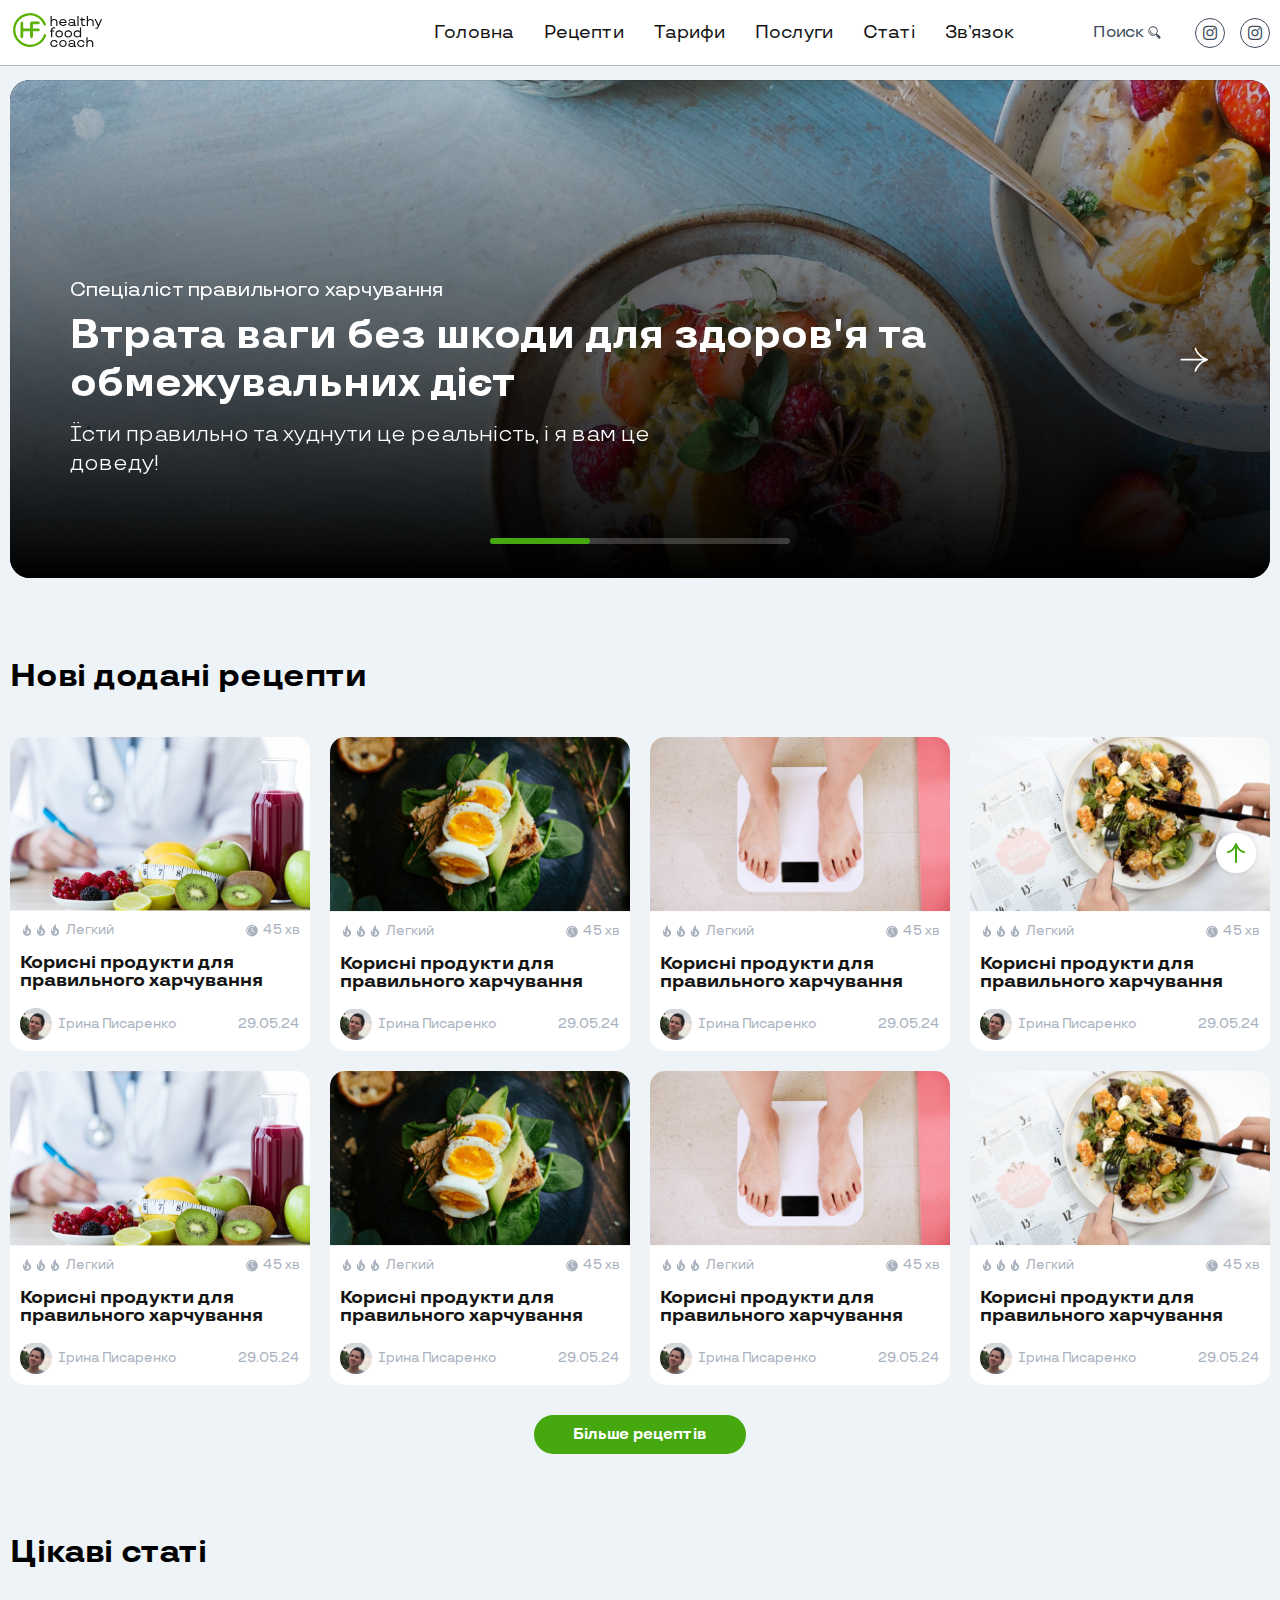
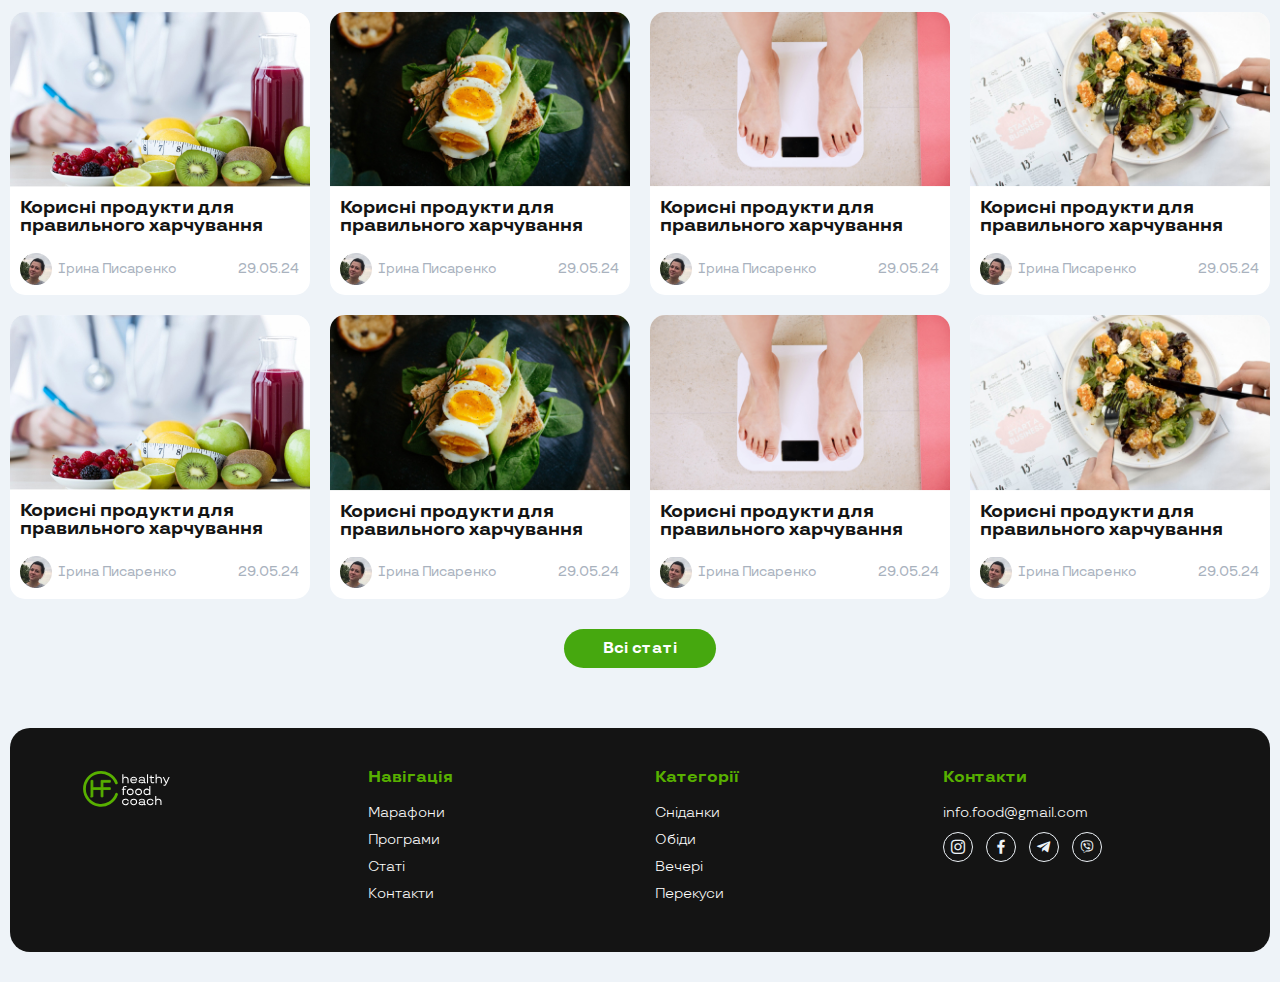
==== commit 44a09b3e: "add icon" ====
--- a/index.html
+++ b/index.html
@@ -9,6 +9,7 @@
     <link type="image/png" sizes="96x96" rel="icon" href="assets/img/favicon.png">
     <link rel="stylesheet" href="https://cdn.jsdelivr.net/npm/swiper@11/swiper-bundle.min.css" />
 
+    <link rel="stylesheet" href="assets/css/iconsfont.css">
     <link rel="stylesheet" href="assets/font/stylesheet.css">
     <link rel="stylesheet" href="assets/css/main-style.css">
     <link rel="stylesheet" href="assets/css/header-style.css">
@@ -32,11 +33,7 @@
                             <ul class="menu__list">
                                 <li class="menu__link"><a href="#">Головна</a> </li>
                                 <li class="menu__link">
-                                    <a href="">Рецепти 
-                                        <!-- <svg width="18" height="9" viewBox="0 0 18 9" fill="none" xmlns="http://www.w3.org/2000/svg">
-                                            <path d="M4 3L8.99975 7L14 3" stroke="black" stroke-linecap="round"/>
-                                        </svg>      -->
-                                    </a>
+                                    <a href="">Рецепти</a>
                                     <ul class="menu__sub-list">
                                         <li class="menu__sub-link"><a href="">Категоия 1/1</a></li>
                                         <li class="menu__sub-link"><a href="">Категоия 2/2</a></li>
@@ -59,8 +56,12 @@
                             </div>
                             <div class="header__social">
                                 <ul class="social__list">
-                                    <li><a href=""><img src="assets/img/inst_header.svg" alt="icon"></a></li>
-                                    <li><a href=""><img src="assets/img/facebook_header.svg" alt="icon"></a></li>
+                                    <li>
+                                        <a href="" class="icon-inst"></a>
+                                    </li>
+                                    <li>
+                                        <a href="" class="icon-inst"></a>
+                                    </li>
                                 </ul>
                             </div>
                         </div>
@@ -162,6 +163,120 @@
                             </article>
 
                             <article class="entry-card">
+                                <a href="" class="boundless-image"><img src="assets/img/posts/post_2.jpg" alt="photo"></a>
+                                <div class="coocking__list">
+                                    <div class="coock-props foldability">
+                                        <svg width="14" height="15" viewBox="0 0 14 15" fill="none" xmlns="http://www.w3.org/2000/svg">
+                                        <path d="M10.3068 6.5386C10.1727 6.34415 10.0094 6.17563 9.85773 6.0071C9.46697 5.6182 9.02371 5.33949 8.65045 4.93115C7.78144 3.98482 7.58898 2.42274 8.14304 1.22363C7.58898 1.37271 7.1049 1.70976 6.69081 2.07921C5.18025 3.4274 4.58536 5.80617 5.2969 7.8479C5.32023 7.91271 5.34355 7.97753 5.34355 8.06179C5.34355 8.20439 5.25607 8.33402 5.13943 8.38587C5.00528 8.45069 4.86531 8.4118 4.7545 8.30809C4.72139 8.27728 4.69371 8.23992 4.67284 8.19791C4.0138 7.27103 3.90882 5.94229 4.35207 4.87929C3.37808 5.7608 2.84734 7.25158 2.92316 8.6581C2.95816 8.98219 2.99315 9.30627 3.0923 9.63035C3.17395 10.0193 3.33142 10.4082 3.50639 10.7517C4.13628 11.873 5.22691 12.6767 6.39919 12.8388C7.6473 13.0138 8.98289 12.761 9.93938 11.8017C11.0067 10.7258 11.3799 9.00163 10.8317 7.52381L10.7559 7.35529C10.6334 7.05713 10.3068 6.5386 10.3068 6.5386ZM8.46382 10.622C8.30051 10.7776 8.03223 10.9461 7.82227 11.0109C7.16905 11.2702 6.51584 10.9072 6.13091 10.4795C6.82495 10.298 7.23904 9.72758 7.36152 9.15071C7.46067 8.63218 7.27403 8.20439 7.19821 7.7053C7.12823 7.22566 7.13989 6.81731 7.29736 6.37008C7.40818 6.61638 7.52482 6.86268 7.6648 7.05713C8.11388 7.7053 8.81958 7.99049 8.97122 8.872C8.99455 8.96274 9.00622 9.05349 9.00622 9.15071C9.02371 9.68221 8.81375 10.2656 8.46382 10.622Z" fill="#A9B2BE"/>
+                                        </svg>
+                                        <svg width="14" height="15" viewBox="0 0 14 15" fill="none" xmlns="http://www.w3.org/2000/svg">
+                                        <path d="M10.3068 6.5386C10.1727 6.34415 10.0094 6.17563 9.85773 6.0071C9.46697 5.6182 9.02371 5.33949 8.65045 4.93115C7.78144 3.98482 7.58898 2.42274 8.14304 1.22363C7.58898 1.37271 7.1049 1.70976 6.69081 2.07921C5.18025 3.4274 4.58536 5.80617 5.2969 7.8479C5.32023 7.91271 5.34355 7.97753 5.34355 8.06179C5.34355 8.20439 5.25607 8.33402 5.13943 8.38587C5.00528 8.45069 4.86531 8.4118 4.7545 8.30809C4.72139 8.27728 4.69371 8.23992 4.67284 8.19791C4.0138 7.27103 3.90882 5.94229 4.35207 4.87929C3.37808 5.7608 2.84734 7.25158 2.92316 8.6581C2.95816 8.98219 2.99315 9.30627 3.0923 9.63035C3.17395 10.0193 3.33142 10.4082 3.50639 10.7517C4.13628 11.873 5.22691 12.6767 6.39919 12.8388C7.6473 13.0138 8.98289 12.761 9.93938 11.8017C11.0067 10.7258 11.3799 9.00163 10.8317 7.52381L10.7559 7.35529C10.6334 7.05713 10.3068 6.5386 10.3068 6.5386ZM8.46382 10.622C8.30051 10.7776 8.03223 10.9461 7.82227 11.0109C7.16905 11.2702 6.51584 10.9072 6.13091 10.4795C6.82495 10.298 7.23904 9.72758 7.36152 9.15071C7.46067 8.63218 7.27403 8.20439 7.19821 7.7053C7.12823 7.22566 7.13989 6.81731 7.29736 6.37008C7.40818 6.61638 7.52482 6.86268 7.6648 7.05713C8.11388 7.7053 8.81958 7.99049 8.97122 8.872C8.99455 8.96274 9.00622 9.05349 9.00622 9.15071C9.02371 9.68221 8.81375 10.2656 8.46382 10.622Z" fill="#A9B2BE"/>
+                                        </svg>
+                                        <svg width="14" height="15" viewBox="0 0 14 15" fill="none" xmlns="http://www.w3.org/2000/svg">
+                                        <path d="M10.3068 6.5386C10.1727 6.34415 10.0094 6.17563 9.85773 6.0071C9.46697 5.6182 9.02371 5.33949 8.65045 4.93115C7.78144 3.98482 7.58898 2.42274 8.14304 1.22363C7.58898 1.37271 7.1049 1.70976 6.69081 2.07921C5.18025 3.4274 4.58536 5.80617 5.2969 7.8479C5.32023 7.91271 5.34355 7.97753 5.34355 8.06179C5.34355 8.20439 5.25607 8.33402 5.13943 8.38587C5.00528 8.45069 4.86531 8.4118 4.7545 8.30809C4.72139 8.27728 4.69371 8.23992 4.67284 8.19791C4.0138 7.27103 3.90882 5.94229 4.35207 4.87929C3.37808 5.7608 2.84734 7.25158 2.92316 8.6581C2.95816 8.98219 2.99315 9.30627 3.0923 9.63035C3.17395 10.0193 3.33142 10.4082 3.50639 10.7517C4.13628 11.873 5.22691 12.6767 6.39919 12.8388C7.6473 13.0138 8.98289 12.761 9.93938 11.8017C11.0067 10.7258 11.3799 9.00163 10.8317 7.52381L10.7559 7.35529C10.6334 7.05713 10.3068 6.5386 10.3068 6.5386ZM8.46382 10.622C8.30051 10.7776 8.03223 10.9461 7.82227 11.0109C7.16905 11.2702 6.51584 10.9072 6.13091 10.4795C6.82495 10.298 7.23904 9.72758 7.36152 9.15071C7.46067 8.63218 7.27403 8.20439 7.19821 7.7053C7.12823 7.22566 7.13989 6.81731 7.29736 6.37008C7.40818 6.61638 7.52482 6.86268 7.6648 7.05713C8.11388 7.7053 8.81958 7.99049 8.97122 8.872C8.99455 8.96274 9.00622 9.05349 9.00622 9.15071C9.02371 9.68221 8.81375 10.2656 8.46382 10.622Z" fill="#A9B2BE"/>
+                                        </svg>
+                                        <span>Легкий</span>
+                                    </div>
+                                    <div class="coock-props coock__time">
+                                        <svg width="14" height="15" viewBox="0 0 14 15" fill="none" xmlns="http://www.w3.org/2000/svg">
+                                            <g clip-path="url(#clip0_1276_87)">
+                                            <path d="M6.99935 1.72363C5.84563 1.72363 4.71781 2.06575 3.75852 2.70673C2.79924 3.3477 2.05157 4.25874 1.61005 5.32465C1.16854 6.39055 1.05302 7.56344 1.2781 8.69499C1.50318 9.82655 2.05876 10.8659 2.87456 11.6818C3.69037 12.4976 4.72977 13.0531 5.86132 13.2782C6.99288 13.5033 8.16577 13.3878 9.23167 12.9463C10.2976 12.5048 11.2086 11.7571 11.8496 10.7978C12.4906 9.8385 12.8327 8.71069 12.8327 7.55696C12.8327 6.00987 12.2181 4.52614 11.1241 3.43218C10.0302 2.33821 8.54645 1.72363 6.99935 1.72363ZM9.25977 9.44551C9.23328 9.48558 9.19913 9.52003 9.15929 9.54687C9.11945 9.57371 9.0747 9.59241 9.0276 9.60189C8.98051 9.61138 8.93201 9.61147 8.88488 9.60215C8.83775 9.59283 8.79293 9.57429 8.753 9.54759L6.60195 8.08926V4.91374C6.60195 4.81704 6.64037 4.72431 6.70874 4.65594C6.77711 4.58756 6.86984 4.54915 6.96654 4.54915C7.06323 4.54915 7.15596 4.58756 7.22434 4.65594C7.29271 4.72431 7.33112 4.81704 7.33112 4.91374V7.7028L9.15404 8.93874C9.19441 8.96494 9.22919 8.99887 9.25638 9.03858C9.28357 9.07829 9.30263 9.12299 9.31246 9.1701C9.32229 9.21721 9.32269 9.2658 9.31365 9.31307C9.30461 9.36034 9.28629 9.40535 9.25977 9.44551ZM9.13216 3.99499C8.61918 3.68579 8.04538 3.49122 7.45013 3.42464C6.85488 3.35805 6.25227 3.42102 5.68365 3.60923C5.11503 3.79744 4.59385 4.10643 4.15587 4.515C3.71789 4.92357 3.37348 5.42205 3.14627 5.97624C2.91906 6.53044 2.81442 7.12722 2.83954 7.72566C2.86466 8.32409 3.01894 8.91001 3.2918 9.44321C3.56466 9.97642 3.94963 10.4443 4.42031 10.8147C4.89098 11.1851 5.43623 11.4494 6.01862 11.5893L5.9056 12.1617C5.23766 12.0062 4.61142 11.7076 4.0701 11.2866C3.52879 10.8655 3.08529 10.332 2.77023 9.72287C2.45517 9.11374 2.27606 8.44349 2.24525 7.75839C2.21444 7.07329 2.33267 6.38967 2.59178 5.75471C2.85089 5.11975 3.24471 4.54859 3.74605 4.08065C4.24739 3.61271 4.8443 3.25914 5.49559 3.04435C6.14687 2.82955 6.83702 2.75866 7.51837 2.83655C8.19972 2.91444 8.85605 3.13927 9.44206 3.49551L9.13216 3.99499Z" fill="#A9B2BE"/>
+                                            </g>
+                                            <defs>
+                                            <clipPath id="clip0_1276_87">
+                                            <rect width="14" height="14" fill="white" transform="translate(0 0.556641)"/>
+                                            </clipPath>
+                                            </defs>
+                                        </svg>
+                                        <span>45 хв</span>
+                                    </div>
+                                </div>
+                                <h3 class="entry-title"><a href="">Корисні продукти для правильного харчування</a></h3>
+                                <ul class="entry-meta">
+                                    <li class="meta-author">
+                                        <a href=""><img class="avatar" src="assets/img/posts/avatar.png" alt="">Ірина Писаренко</a>
+                                    </li>
+                                    <li class="meta-date"><time class="meta-date">29.05.24</time></li>
+                                </ul>
+                            </article>
+
+                            <article class="entry-card">
+                                <a href="" class="boundless-image"><img src="assets/img/posts/post_3.jpg" alt="photo"></a>
+                                <div class="coocking__list">
+                                    <div class="coock-props foldability">
+                                        <svg width="14" height="15" viewBox="0 0 14 15" fill="none" xmlns="http://www.w3.org/2000/svg">
+                                        <path d="M10.3068 6.5386C10.1727 6.34415 10.0094 6.17563 9.85773 6.0071C9.46697 5.6182 9.02371 5.33949 8.65045 4.93115C7.78144 3.98482 7.58898 2.42274 8.14304 1.22363C7.58898 1.37271 7.1049 1.70976 6.69081 2.07921C5.18025 3.4274 4.58536 5.80617 5.2969 7.8479C5.32023 7.91271 5.34355 7.97753 5.34355 8.06179C5.34355 8.20439 5.25607 8.33402 5.13943 8.38587C5.00528 8.45069 4.86531 8.4118 4.7545 8.30809C4.72139 8.27728 4.69371 8.23992 4.67284 8.19791C4.0138 7.27103 3.90882 5.94229 4.35207 4.87929C3.37808 5.7608 2.84734 7.25158 2.92316 8.6581C2.95816 8.98219 2.99315 9.30627 3.0923 9.63035C3.17395 10.0193 3.33142 10.4082 3.50639 10.7517C4.13628 11.873 5.22691 12.6767 6.39919 12.8388C7.6473 13.0138 8.98289 12.761 9.93938 11.8017C11.0067 10.7258 11.3799 9.00163 10.8317 7.52381L10.7559 7.35529C10.6334 7.05713 10.3068 6.5386 10.3068 6.5386ZM8.46382 10.622C8.30051 10.7776 8.03223 10.9461 7.82227 11.0109C7.16905 11.2702 6.51584 10.9072 6.13091 10.4795C6.82495 10.298 7.23904 9.72758 7.36152 9.15071C7.46067 8.63218 7.27403 8.20439 7.19821 7.7053C7.12823 7.22566 7.13989 6.81731 7.29736 6.37008C7.40818 6.61638 7.52482 6.86268 7.6648 7.05713C8.11388 7.7053 8.81958 7.99049 8.97122 8.872C8.99455 8.96274 9.00622 9.05349 9.00622 9.15071C9.02371 9.68221 8.81375 10.2656 8.46382 10.622Z" fill="#A9B2BE"/>
+                                        </svg>
+                                        <svg width="14" height="15" viewBox="0 0 14 15" fill="none" xmlns="http://www.w3.org/2000/svg">
+                                        <path d="M10.3068 6.5386C10.1727 6.34415 10.0094 6.17563 9.85773 6.0071C9.46697 5.6182 9.02371 5.33949 8.65045 4.93115C7.78144 3.98482 7.58898 2.42274 8.14304 1.22363C7.58898 1.37271 7.1049 1.70976 6.69081 2.07921C5.18025 3.4274 4.58536 5.80617 5.2969 7.8479C5.32023 7.91271 5.34355 7.97753 5.34355 8.06179C5.34355 8.20439 5.25607 8.33402 5.13943 8.38587C5.00528 8.45069 4.86531 8.4118 4.7545 8.30809C4.72139 8.27728 4.69371 8.23992 4.67284 8.19791C4.0138 7.27103 3.90882 5.94229 4.35207 4.87929C3.37808 5.7608 2.84734 7.25158 2.92316 8.6581C2.95816 8.98219 2.99315 9.30627 3.0923 9.63035C3.17395 10.0193 3.33142 10.4082 3.50639 10.7517C4.13628 11.873 5.22691 12.6767 6.39919 12.8388C7.6473 13.0138 8.98289 12.761 9.93938 11.8017C11.0067 10.7258 11.3799 9.00163 10.8317 7.52381L10.7559 7.35529C10.6334 7.05713 10.3068 6.5386 10.3068 6.5386ZM8.46382 10.622C8.30051 10.7776 8.03223 10.9461 7.82227 11.0109C7.16905 11.2702 6.51584 10.9072 6.13091 10.4795C6.82495 10.298 7.23904 9.72758 7.36152 9.15071C7.46067 8.63218 7.27403 8.20439 7.19821 7.7053C7.12823 7.22566 7.13989 6.81731 7.29736 6.37008C7.40818 6.61638 7.52482 6.86268 7.6648 7.05713C8.11388 7.7053 8.81958 7.99049 8.97122 8.872C8.99455 8.96274 9.00622 9.05349 9.00622 9.15071C9.02371 9.68221 8.81375 10.2656 8.46382 10.622Z" fill="#A9B2BE"/>
+                                        </svg>
+                                        <svg width="14" height="15" viewBox="0 0 14 15" fill="none" xmlns="http://www.w3.org/2000/svg">
+                                        <path d="M10.3068 6.5386C10.1727 6.34415 10.0094 6.17563 9.85773 6.0071C9.46697 5.6182 9.02371 5.33949 8.65045 4.93115C7.78144 3.98482 7.58898 2.42274 8.14304 1.22363C7.58898 1.37271 7.1049 1.70976 6.69081 2.07921C5.18025 3.4274 4.58536 5.80617 5.2969 7.8479C5.32023 7.91271 5.34355 7.97753 5.34355 8.06179C5.34355 8.20439 5.25607 8.33402 5.13943 8.38587C5.00528 8.45069 4.86531 8.4118 4.7545 8.30809C4.72139 8.27728 4.69371 8.23992 4.67284 8.19791C4.0138 7.27103 3.90882 5.94229 4.35207 4.87929C3.37808 5.7608 2.84734 7.25158 2.92316 8.6581C2.95816 8.98219 2.99315 9.30627 3.0923 9.63035C3.17395 10.0193 3.33142 10.4082 3.50639 10.7517C4.13628 11.873 5.22691 12.6767 6.39919 12.8388C7.6473 13.0138 8.98289 12.761 9.93938 11.8017C11.0067 10.7258 11.3799 9.00163 10.8317 7.52381L10.7559 7.35529C10.6334 7.05713 10.3068 6.5386 10.3068 6.5386ZM8.46382 10.622C8.30051 10.7776 8.03223 10.9461 7.82227 11.0109C7.16905 11.2702 6.51584 10.9072 6.13091 10.4795C6.82495 10.298 7.23904 9.72758 7.36152 9.15071C7.46067 8.63218 7.27403 8.20439 7.19821 7.7053C7.12823 7.22566 7.13989 6.81731 7.29736 6.37008C7.40818 6.61638 7.52482 6.86268 7.6648 7.05713C8.11388 7.7053 8.81958 7.99049 8.97122 8.872C8.99455 8.96274 9.00622 9.05349 9.00622 9.15071C9.02371 9.68221 8.81375 10.2656 8.46382 10.622Z" fill="#A9B2BE"/>
+                                        </svg>
+                                        <span>Легкий</span>
+                                    </div>
+                                    <div class="coock-props coock__time">
+                                        <svg width="14" height="15" viewBox="0 0 14 15" fill="none" xmlns="http://www.w3.org/2000/svg">
+                                            <g clip-path="url(#clip0_1276_87)">
+                                            <path d="M6.99935 1.72363C5.84563 1.72363 4.71781 2.06575 3.75852 2.70673C2.79924 3.3477 2.05157 4.25874 1.61005 5.32465C1.16854 6.39055 1.05302 7.56344 1.2781 8.69499C1.50318 9.82655 2.05876 10.8659 2.87456 11.6818C3.69037 12.4976 4.72977 13.0531 5.86132 13.2782C6.99288 13.5033 8.16577 13.3878 9.23167 12.9463C10.2976 12.5048 11.2086 11.7571 11.8496 10.7978C12.4906 9.8385 12.8327 8.71069 12.8327 7.55696C12.8327 6.00987 12.2181 4.52614 11.1241 3.43218C10.0302 2.33821 8.54645 1.72363 6.99935 1.72363ZM9.25977 9.44551C9.23328 9.48558 9.19913 9.52003 9.15929 9.54687C9.11945 9.57371 9.0747 9.59241 9.0276 9.60189C8.98051 9.61138 8.93201 9.61147 8.88488 9.60215C8.83775 9.59283 8.79293 9.57429 8.753 9.54759L6.60195 8.08926V4.91374C6.60195 4.81704 6.64037 4.72431 6.70874 4.65594C6.77711 4.58756 6.86984 4.54915 6.96654 4.54915C7.06323 4.54915 7.15596 4.58756 7.22434 4.65594C7.29271 4.72431 7.33112 4.81704 7.33112 4.91374V7.7028L9.15404 8.93874C9.19441 8.96494 9.22919 8.99887 9.25638 9.03858C9.28357 9.07829 9.30263 9.12299 9.31246 9.1701C9.32229 9.21721 9.32269 9.2658 9.31365 9.31307C9.30461 9.36034 9.28629 9.40535 9.25977 9.44551ZM9.13216 3.99499C8.61918 3.68579 8.04538 3.49122 7.45013 3.42464C6.85488 3.35805 6.25227 3.42102 5.68365 3.60923C5.11503 3.79744 4.59385 4.10643 4.15587 4.515C3.71789 4.92357 3.37348 5.42205 3.14627 5.97624C2.91906 6.53044 2.81442 7.12722 2.83954 7.72566C2.86466 8.32409 3.01894 8.91001 3.2918 9.44321C3.56466 9.97642 3.94963 10.4443 4.42031 10.8147C4.89098 11.1851 5.43623 11.4494 6.01862 11.5893L5.9056 12.1617C5.23766 12.0062 4.61142 11.7076 4.0701 11.2866C3.52879 10.8655 3.08529 10.332 2.77023 9.72287C2.45517 9.11374 2.27606 8.44349 2.24525 7.75839C2.21444 7.07329 2.33267 6.38967 2.59178 5.75471C2.85089 5.11975 3.24471 4.54859 3.74605 4.08065C4.24739 3.61271 4.8443 3.25914 5.49559 3.04435C6.14687 2.82955 6.83702 2.75866 7.51837 2.83655C8.19972 2.91444 8.85605 3.13927 9.44206 3.49551L9.13216 3.99499Z" fill="#A9B2BE"/>
+                                            </g>
+                                            <defs>
+                                            <clipPath id="clip0_1276_87">
+                                            <rect width="14" height="14" fill="white" transform="translate(0 0.556641)"/>
+                                            </clipPath>
+                                            </defs>
+                                        </svg>
+                                        <span>45 хв</span>
+                                    </div>
+                                </div>
+                                <h3 class="entry-title"><a href="">Корисні продукти для правильного харчування</a></h3>
+                                <ul class="entry-meta">
+                                    <li class="meta-author">
+                                        <a href=""><img class="avatar" src="assets/img/posts/avatar.png" alt="">Ірина Писаренко</a>
+                                    </li>
+                                    <li class="meta-date"><time class="meta-date">29.05.24</time></li>
+                                </ul>
+                            </article>
+
+                            <article class="entry-card">
+                                <a href="" class="boundless-image"><img src="assets/img/posts/post_4.jpg" alt="photo"></a>
+                                <div class="coocking__list">
+                                    <div class="coock-props foldability">
+                                        <svg width="14" height="15" viewBox="0 0 14 15" fill="none" xmlns="http://www.w3.org/2000/svg">
+                                        <path d="M10.3068 6.5386C10.1727 6.34415 10.0094 6.17563 9.85773 6.0071C9.46697 5.6182 9.02371 5.33949 8.65045 4.93115C7.78144 3.98482 7.58898 2.42274 8.14304 1.22363C7.58898 1.37271 7.1049 1.70976 6.69081 2.07921C5.18025 3.4274 4.58536 5.80617 5.2969 7.8479C5.32023 7.91271 5.34355 7.97753 5.34355 8.06179C5.34355 8.20439 5.25607 8.33402 5.13943 8.38587C5.00528 8.45069 4.86531 8.4118 4.7545 8.30809C4.72139 8.27728 4.69371 8.23992 4.67284 8.19791C4.0138 7.27103 3.90882 5.94229 4.35207 4.87929C3.37808 5.7608 2.84734 7.25158 2.92316 8.6581C2.95816 8.98219 2.99315 9.30627 3.0923 9.63035C3.17395 10.0193 3.33142 10.4082 3.50639 10.7517C4.13628 11.873 5.22691 12.6767 6.39919 12.8388C7.6473 13.0138 8.98289 12.761 9.93938 11.8017C11.0067 10.7258 11.3799 9.00163 10.8317 7.52381L10.7559 7.35529C10.6334 7.05713 10.3068 6.5386 10.3068 6.5386ZM8.46382 10.622C8.30051 10.7776 8.03223 10.9461 7.82227 11.0109C7.16905 11.2702 6.51584 10.9072 6.13091 10.4795C6.82495 10.298 7.23904 9.72758 7.36152 9.15071C7.46067 8.63218 7.27403 8.20439 7.19821 7.7053C7.12823 7.22566 7.13989 6.81731 7.29736 6.37008C7.40818 6.61638 7.52482 6.86268 7.6648 7.05713C8.11388 7.7053 8.81958 7.99049 8.97122 8.872C8.99455 8.96274 9.00622 9.05349 9.00622 9.15071C9.02371 9.68221 8.81375 10.2656 8.46382 10.622Z" fill="#A9B2BE"/>
+                                        </svg>
+                                        <svg width="14" height="15" viewBox="0 0 14 15" fill="none" xmlns="http://www.w3.org/2000/svg">
+                                        <path d="M10.3068 6.5386C10.1727 6.34415 10.0094 6.17563 9.85773 6.0071C9.46697 5.6182 9.02371 5.33949 8.65045 4.93115C7.78144 3.98482 7.58898 2.42274 8.14304 1.22363C7.58898 1.37271 7.1049 1.70976 6.69081 2.07921C5.18025 3.4274 4.58536 5.80617 5.2969 7.8479C5.32023 7.91271 5.34355 7.97753 5.34355 8.06179C5.34355 8.20439 5.25607 8.33402 5.13943 8.38587C5.00528 8.45069 4.86531 8.4118 4.7545 8.30809C4.72139 8.27728 4.69371 8.23992 4.67284 8.19791C4.0138 7.27103 3.90882 5.94229 4.35207 4.87929C3.37808 5.7608 2.84734 7.25158 2.92316 8.6581C2.95816 8.98219 2.99315 9.30627 3.0923 9.63035C3.17395 10.0193 3.33142 10.4082 3.50639 10.7517C4.13628 11.873 5.22691 12.6767 6.39919 12.8388C7.6473 13.0138 8.98289 12.761 9.93938 11.8017C11.0067 10.7258 11.3799 9.00163 10.8317 7.52381L10.7559 7.35529C10.6334 7.05713 10.3068 6.5386 10.3068 6.5386ZM8.46382 10.622C8.30051 10.7776 8.03223 10.9461 7.82227 11.0109C7.16905 11.2702 6.51584 10.9072 6.13091 10.4795C6.82495 10.298 7.23904 9.72758 7.36152 9.15071C7.46067 8.63218 7.27403 8.20439 7.19821 7.7053C7.12823 7.22566 7.13989 6.81731 7.29736 6.37008C7.40818 6.61638 7.52482 6.86268 7.6648 7.05713C8.11388 7.7053 8.81958 7.99049 8.97122 8.872C8.99455 8.96274 9.00622 9.05349 9.00622 9.15071C9.02371 9.68221 8.81375 10.2656 8.46382 10.622Z" fill="#A9B2BE"/>
+                                        </svg>
+                                        <svg width="14" height="15" viewBox="0 0 14 15" fill="none" xmlns="http://www.w3.org/2000/svg">
+                                        <path d="M10.3068 6.5386C10.1727 6.34415 10.0094 6.17563 9.85773 6.0071C9.46697 5.6182 9.02371 5.33949 8.65045 4.93115C7.78144 3.98482 7.58898 2.42274 8.14304 1.22363C7.58898 1.37271 7.1049 1.70976 6.69081 2.07921C5.18025 3.4274 4.58536 5.80617 5.2969 7.8479C5.32023 7.91271 5.34355 7.97753 5.34355 8.06179C5.34355 8.20439 5.25607 8.33402 5.13943 8.38587C5.00528 8.45069 4.86531 8.4118 4.7545 8.30809C4.72139 8.27728 4.69371 8.23992 4.67284 8.19791C4.0138 7.27103 3.90882 5.94229 4.35207 4.87929C3.37808 5.7608 2.84734 7.25158 2.92316 8.6581C2.95816 8.98219 2.99315 9.30627 3.0923 9.63035C3.17395 10.0193 3.33142 10.4082 3.50639 10.7517C4.13628 11.873 5.22691 12.6767 6.39919 12.8388C7.6473 13.0138 8.98289 12.761 9.93938 11.8017C11.0067 10.7258 11.3799 9.00163 10.8317 7.52381L10.7559 7.35529C10.6334 7.05713 10.3068 6.5386 10.3068 6.5386ZM8.46382 10.622C8.30051 10.7776 8.03223 10.9461 7.82227 11.0109C7.16905 11.2702 6.51584 10.9072 6.13091 10.4795C6.82495 10.298 7.23904 9.72758 7.36152 9.15071C7.46067 8.63218 7.27403 8.20439 7.19821 7.7053C7.12823 7.22566 7.13989 6.81731 7.29736 6.37008C7.40818 6.61638 7.52482 6.86268 7.6648 7.05713C8.11388 7.7053 8.81958 7.99049 8.97122 8.872C8.99455 8.96274 9.00622 9.05349 9.00622 9.15071C9.02371 9.68221 8.81375 10.2656 8.46382 10.622Z" fill="#A9B2BE"/>
+                                        </svg>
+                                        <span>Легкий</span>
+                                    </div>
+                                    <div class="coock-props coock__time">
+                                        <svg width="14" height="15" viewBox="0 0 14 15" fill="none" xmlns="http://www.w3.org/2000/svg">
+                                            <g clip-path="url(#clip0_1276_87)">
+                                            <path d="M6.99935 1.72363C5.84563 1.72363 4.71781 2.06575 3.75852 2.70673C2.79924 3.3477 2.05157 4.25874 1.61005 5.32465C1.16854 6.39055 1.05302 7.56344 1.2781 8.69499C1.50318 9.82655 2.05876 10.8659 2.87456 11.6818C3.69037 12.4976 4.72977 13.0531 5.86132 13.2782C6.99288 13.5033 8.16577 13.3878 9.23167 12.9463C10.2976 12.5048 11.2086 11.7571 11.8496 10.7978C12.4906 9.8385 12.8327 8.71069 12.8327 7.55696C12.8327 6.00987 12.2181 4.52614 11.1241 3.43218C10.0302 2.33821 8.54645 1.72363 6.99935 1.72363ZM9.25977 9.44551C9.23328 9.48558 9.19913 9.52003 9.15929 9.54687C9.11945 9.57371 9.0747 9.59241 9.0276 9.60189C8.98051 9.61138 8.93201 9.61147 8.88488 9.60215C8.83775 9.59283 8.79293 9.57429 8.753 9.54759L6.60195 8.08926V4.91374C6.60195 4.81704 6.64037 4.72431 6.70874 4.65594C6.77711 4.58756 6.86984 4.54915 6.96654 4.54915C7.06323 4.54915 7.15596 4.58756 7.22434 4.65594C7.29271 4.72431 7.33112 4.81704 7.33112 4.91374V7.7028L9.15404 8.93874C9.19441 8.96494 9.22919 8.99887 9.25638 9.03858C9.28357 9.07829 9.30263 9.12299 9.31246 9.1701C9.32229 9.21721 9.32269 9.2658 9.31365 9.31307C9.30461 9.36034 9.28629 9.40535 9.25977 9.44551ZM9.13216 3.99499C8.61918 3.68579 8.04538 3.49122 7.45013 3.42464C6.85488 3.35805 6.25227 3.42102 5.68365 3.60923C5.11503 3.79744 4.59385 4.10643 4.15587 4.515C3.71789 4.92357 3.37348 5.42205 3.14627 5.97624C2.91906 6.53044 2.81442 7.12722 2.83954 7.72566C2.86466 8.32409 3.01894 8.91001 3.2918 9.44321C3.56466 9.97642 3.94963 10.4443 4.42031 10.8147C4.89098 11.1851 5.43623 11.4494 6.01862 11.5893L5.9056 12.1617C5.23766 12.0062 4.61142 11.7076 4.0701 11.2866C3.52879 10.8655 3.08529 10.332 2.77023 9.72287C2.45517 9.11374 2.27606 8.44349 2.24525 7.75839C2.21444 7.07329 2.33267 6.38967 2.59178 5.75471C2.85089 5.11975 3.24471 4.54859 3.74605 4.08065C4.24739 3.61271 4.8443 3.25914 5.49559 3.04435C6.14687 2.82955 6.83702 2.75866 7.51837 2.83655C8.19972 2.91444 8.85605 3.13927 9.44206 3.49551L9.13216 3.99499Z" fill="#A9B2BE"/>
+                                            </g>
+                                            <defs>
+                                            <clipPath id="clip0_1276_87">
+                                            <rect width="14" height="14" fill="white" transform="translate(0 0.556641)"/>
+                                            </clipPath>
+                                            </defs>
+                                        </svg>
+                                        <span>45 хв</span>
+                                    </div>
+                                </div>
+                                <h3 class="entry-title"><a href="">Корисні продукти для правильного харчування</a></h3>
+                                <ul class="entry-meta">
+                                    <li class="meta-author">
+                                        <a href=""><img class="avatar" src="assets/img/posts/avatar.png" alt="">Ірина Писаренко</a>
+                                    </li>
+                                    <li class="meta-date"><time class="meta-date">29.05.24</time></li>
+                                </ul>
+                            </article>
+
+                            <article class="entry-card">
                                 <a href="" class="boundless-image"><img src="assets/img/posts/post_1.jpg" alt="photo"></a>
                                 <div class="coocking__list">
                                     <div class="coock-props foldability">
@@ -200,45 +315,83 @@
                             </article>
 
                             <article class="entry-card">
-                                <a href="" class="boundless-image"><img src="assets/img/posts/post_1.jpg" alt="photo"></a>
-                                <div class="coocking__list">
-                                    <div class="coock-props foldability">
-                                        <svg width="14" height="15" viewBox="0 0 14 15" fill="none" xmlns="http://www.w3.org/2000/svg">
-                                        <path d="M10.3068 6.5386C10.1727 6.34415 10.0094 6.17563 9.85773 6.0071C9.46697 5.6182 9.02371 5.33949 8.65045 4.93115C7.78144 3.98482 7.58898 2.42274 8.14304 1.22363C7.58898 1.37271 7.1049 1.70976 6.69081 2.07921C5.18025 3.4274 4.58536 5.80617 5.2969 7.8479C5.32023 7.91271 5.34355 7.97753 5.34355 8.06179C5.34355 8.20439 5.25607 8.33402 5.13943 8.38587C5.00528 8.45069 4.86531 8.4118 4.7545 8.30809C4.72139 8.27728 4.69371 8.23992 4.67284 8.19791C4.0138 7.27103 3.90882 5.94229 4.35207 4.87929C3.37808 5.7608 2.84734 7.25158 2.92316 8.6581C2.95816 8.98219 2.99315 9.30627 3.0923 9.63035C3.17395 10.0193 3.33142 10.4082 3.50639 10.7517C4.13628 11.873 5.22691 12.6767 6.39919 12.8388C7.6473 13.0138 8.98289 12.761 9.93938 11.8017C11.0067 10.7258 11.3799 9.00163 10.8317 7.52381L10.7559 7.35529C10.6334 7.05713 10.3068 6.5386 10.3068 6.5386ZM8.46382 10.622C8.30051 10.7776 8.03223 10.9461 7.82227 11.0109C7.16905 11.2702 6.51584 10.9072 6.13091 10.4795C6.82495 10.298 7.23904 9.72758 7.36152 9.15071C7.46067 8.63218 7.27403 8.20439 7.19821 7.7053C7.12823 7.22566 7.13989 6.81731 7.29736 6.37008C7.40818 6.61638 7.52482 6.86268 7.6648 7.05713C8.11388 7.7053 8.81958 7.99049 8.97122 8.872C8.99455 8.96274 9.00622 9.05349 9.00622 9.15071C9.02371 9.68221 8.81375 10.2656 8.46382 10.622Z" fill="#A9B2BE"/>
-                                        </svg>
-                                        <svg width="14" height="15" viewBox="0 0 14 15" fill="none" xmlns="http://www.w3.org/2000/svg">
-                                        <path d="M10.3068 6.5386C10.1727 6.34415 10.0094 6.17563 9.85773 6.0071C9.46697 5.6182 9.02371 5.33949 8.65045 4.93115C7.78144 3.98482 7.58898 2.42274 8.14304 1.22363C7.58898 1.37271 7.1049 1.70976 6.69081 2.07921C5.18025 3.4274 4.58536 5.80617 5.2969 7.8479C5.32023 7.91271 5.34355 7.97753 5.34355 8.06179C5.34355 8.20439 5.25607 8.33402 5.13943 8.38587C5.00528 8.45069 4.86531 8.4118 4.7545 8.30809C4.72139 8.27728 4.69371 8.23992 4.67284 8.19791C4.0138 7.27103 3.90882 5.94229 4.35207 4.87929C3.37808 5.7608 2.84734 7.25158 2.92316 8.6581C2.95816 8.98219 2.99315 9.30627 3.0923 9.63035C3.17395 10.0193 3.33142 10.4082 3.50639 10.7517C4.13628 11.873 5.22691 12.6767 6.39919 12.8388C7.6473 13.0138 8.98289 12.761 9.93938 11.8017C11.0067 10.7258 11.3799 9.00163 10.8317 7.52381L10.7559 7.35529C10.6334 7.05713 10.3068 6.5386 10.3068 6.5386ZM8.46382 10.622C8.30051 10.7776 8.03223 10.9461 7.82227 11.0109C7.16905 11.2702 6.51584 10.9072 6.13091 10.4795C6.82495 10.298 7.23904 9.72758 7.36152 9.15071C7.46067 8.63218 7.27403 8.20439 7.19821 7.7053C7.12823 7.22566 7.13989 6.81731 7.29736 6.37008C7.40818 6.61638 7.52482 6.86268 7.6648 7.05713C8.11388 7.7053 8.81958 7.99049 8.97122 8.872C8.99455 8.96274 9.00622 9.05349 9.00622 9.15071C9.02371 9.68221 8.81375 10.2656 8.46382 10.622Z" fill="#A9B2BE"/>
-                                        </svg>
-                                        <svg width="14" height="15" viewBox="0 0 14 15" fill="none" xmlns="http://www.w3.org/2000/svg">
-                                        <path d="M10.3068 6.5386C10.1727 6.34415 10.0094 6.17563 9.85773 6.0071C9.46697 5.6182 9.02371 5.33949 8.65045 4.93115C7.78144 3.98482 7.58898 2.42274 8.14304 1.22363C7.58898 1.37271 7.1049 1.70976 6.69081 2.07921C5.18025 3.4274 4.58536 5.80617 5.2969 7.8479C5.32023 7.91271 5.34355 7.97753 5.34355 8.06179C5.34355 8.20439 5.25607 8.33402 5.13943 8.38587C5.00528 8.45069 4.86531 8.4118 4.7545 8.30809C4.72139 8.27728 4.69371 8.23992 4.67284 8.19791C4.0138 7.27103 3.90882 5.94229 4.35207 4.87929C3.37808 5.7608 2.84734 7.25158 2.92316 8.6581C2.95816 8.98219 2.99315 9.30627 3.0923 9.63035C3.17395 10.0193 3.33142 10.4082 3.50639 10.7517C4.13628 11.873 5.22691 12.6767 6.39919 12.8388C7.6473 13.0138 8.98289 12.761 9.93938 11.8017C11.0067 10.7258 11.3799 9.00163 10.8317 7.52381L10.7559 7.35529C10.6334 7.05713 10.3068 6.5386 10.3068 6.5386ZM8.46382 10.622C8.30051 10.7776 8.03223 10.9461 7.82227 11.0109C7.16905 11.2702 6.51584 10.9072 6.13091 10.4795C6.82495 10.298 7.23904 9.72758 7.36152 9.15071C7.46067 8.63218 7.27403 8.20439 7.19821 7.7053C7.12823 7.22566 7.13989 6.81731 7.29736 6.37008C7.40818 6.61638 7.52482 6.86268 7.6648 7.05713C8.11388 7.7053 8.81958 7.99049 8.97122 8.872C8.99455 8.96274 9.00622 9.05349 9.00622 9.15071C9.02371 9.68221 8.81375 10.2656 8.46382 10.622Z" fill="#A9B2BE"/>
-                                        </svg>
-                                        <span>Легкий</span>
-                                    </div>
-                                    <div class="coock-props coock__time">
-                                        <svg width="14" height="15" viewBox="0 0 14 15" fill="none" xmlns="http://www.w3.org/2000/svg">
-                                            <g clip-path="url(#clip0_1276_87)">
-                                            <path d="M6.99935 1.72363C5.84563 1.72363 4.71781 2.06575 3.75852 2.70673C2.79924 3.3477 2.05157 4.25874 1.61005 5.32465C1.16854 6.39055 1.05302 7.56344 1.2781 8.69499C1.50318 9.82655 2.05876 10.8659 2.87456 11.6818C3.69037 12.4976 4.72977 13.0531 5.86132 13.2782C6.99288 13.5033 8.16577 13.3878 9.23167 12.9463C10.2976 12.5048 11.2086 11.7571 11.8496 10.7978C12.4906 9.8385 12.8327 8.71069 12.8327 7.55696C12.8327 6.00987 12.2181 4.52614 11.1241 3.43218C10.0302 2.33821 8.54645 1.72363 6.99935 1.72363ZM9.25977 9.44551C9.23328 9.48558 9.19913 9.52003 9.15929 9.54687C9.11945 9.57371 9.0747 9.59241 9.0276 9.60189C8.98051 9.61138 8.93201 9.61147 8.88488 9.60215C8.83775 9.59283 8.79293 9.57429 8.753 9.54759L6.60195 8.08926V4.91374C6.60195 4.81704 6.64037 4.72431 6.70874 4.65594C6.77711 4.58756 6.86984 4.54915 6.96654 4.54915C7.06323 4.54915 7.15596 4.58756 7.22434 4.65594C7.29271 4.72431 7.33112 4.81704 7.33112 4.91374V7.7028L9.15404 8.93874C9.19441 8.96494 9.22919 8.99887 9.25638 9.03858C9.28357 9.07829 9.30263 9.12299 9.31246 9.1701C9.32229 9.21721 9.32269 9.2658 9.31365 9.31307C9.30461 9.36034 9.28629 9.40535 9.25977 9.44551ZM9.13216 3.99499C8.61918 3.68579 8.04538 3.49122 7.45013 3.42464C6.85488 3.35805 6.25227 3.42102 5.68365 3.60923C5.11503 3.79744 4.59385 4.10643 4.15587 4.515C3.71789 4.92357 3.37348 5.42205 3.14627 5.97624C2.91906 6.53044 2.81442 7.12722 2.83954 7.72566C2.86466 8.32409 3.01894 8.91001 3.2918 9.44321C3.56466 9.97642 3.94963 10.4443 4.42031 10.8147C4.89098 11.1851 5.43623 11.4494 6.01862 11.5893L5.9056 12.1617C5.23766 12.0062 4.61142 11.7076 4.0701 11.2866C3.52879 10.8655 3.08529 10.332 2.77023 9.72287C2.45517 9.11374 2.27606 8.44349 2.24525 7.75839C2.21444 7.07329 2.33267 6.38967 2.59178 5.75471C2.85089 5.11975 3.24471 4.54859 3.74605 4.08065C4.24739 3.61271 4.8443 3.25914 5.49559 3.04435C6.14687 2.82955 6.83702 2.75866 7.51837 2.83655C8.19972 2.91444 8.85605 3.13927 9.44206 3.49551L9.13216 3.99499Z" fill="#A9B2BE"/>
-                                            </g>
-                                            <defs>
-                                            <clipPath id="clip0_1276_87">
-                                            <rect width="14" height="14" fill="white" transform="translate(0 0.556641)"/>
-                                            </clipPath>
-                                            </defs>
-                                        </svg>
-                                        <span>45 хв</span>
-                                    </div>
-                                </div>
-                                <h3 class="entry-title"><a href="">Корисні продукти для правильного харчування</a></h3>
-                                <ul class="entry-meta">
-                                    <li class="meta-author">
-                                        <a href=""><img class="avatar" src="assets/img/posts/avatar.png" alt="">Ірина Писаренко</a>
-                                    </li>
-                                    <li class="meta-date"><time class="meta-date">29.05.24</time></li>
-                                </ul>
-                            </article>
-
-                            <article class="entry-card">
-                                <a href="" class="boundless-image"><img src="assets/img/posts/post_1.jpg" alt="photo"></a>
+                                <a href="" class="boundless-image"><img src="assets/img/posts/post_2.jpg" alt="photo"></a>
+                                <div class="coocking__list">
+                                    <div class="coock-props foldability">
+                                        <svg width="14" height="15" viewBox="0 0 14 15" fill="none" xmlns="http://www.w3.org/2000/svg">
+                                        <path d="M10.3068 6.5386C10.1727 6.34415 10.0094 6.17563 9.85773 6.0071C9.46697 5.6182 9.02371 5.33949 8.65045 4.93115C7.78144 3.98482 7.58898 2.42274 8.14304 1.22363C7.58898 1.37271 7.1049 1.70976 6.69081 2.07921C5.18025 3.4274 4.58536 5.80617 5.2969 7.8479C5.32023 7.91271 5.34355 7.97753 5.34355 8.06179C5.34355 8.20439 5.25607 8.33402 5.13943 8.38587C5.00528 8.45069 4.86531 8.4118 4.7545 8.30809C4.72139 8.27728 4.69371 8.23992 4.67284 8.19791C4.0138 7.27103 3.90882 5.94229 4.35207 4.87929C3.37808 5.7608 2.84734 7.25158 2.92316 8.6581C2.95816 8.98219 2.99315 9.30627 3.0923 9.63035C3.17395 10.0193 3.33142 10.4082 3.50639 10.7517C4.13628 11.873 5.22691 12.6767 6.39919 12.8388C7.6473 13.0138 8.98289 12.761 9.93938 11.8017C11.0067 10.7258 11.3799 9.00163 10.8317 7.52381L10.7559 7.35529C10.6334 7.05713 10.3068 6.5386 10.3068 6.5386ZM8.46382 10.622C8.30051 10.7776 8.03223 10.9461 7.82227 11.0109C7.16905 11.2702 6.51584 10.9072 6.13091 10.4795C6.82495 10.298 7.23904 9.72758 7.36152 9.15071C7.46067 8.63218 7.27403 8.20439 7.19821 7.7053C7.12823 7.22566 7.13989 6.81731 7.29736 6.37008C7.40818 6.61638 7.52482 6.86268 7.6648 7.05713C8.11388 7.7053 8.81958 7.99049 8.97122 8.872C8.99455 8.96274 9.00622 9.05349 9.00622 9.15071C9.02371 9.68221 8.81375 10.2656 8.46382 10.622Z" fill="#A9B2BE"/>
+                                        </svg>
+                                        <svg width="14" height="15" viewBox="0 0 14 15" fill="none" xmlns="http://www.w3.org/2000/svg">
+                                        <path d="M10.3068 6.5386C10.1727 6.34415 10.0094 6.17563 9.85773 6.0071C9.46697 5.6182 9.02371 5.33949 8.65045 4.93115C7.78144 3.98482 7.58898 2.42274 8.14304 1.22363C7.58898 1.37271 7.1049 1.70976 6.69081 2.07921C5.18025 3.4274 4.58536 5.80617 5.2969 7.8479C5.32023 7.91271 5.34355 7.97753 5.34355 8.06179C5.34355 8.20439 5.25607 8.33402 5.13943 8.38587C5.00528 8.45069 4.86531 8.4118 4.7545 8.30809C4.72139 8.27728 4.69371 8.23992 4.67284 8.19791C4.0138 7.27103 3.90882 5.94229 4.35207 4.87929C3.37808 5.7608 2.84734 7.25158 2.92316 8.6581C2.95816 8.98219 2.99315 9.30627 3.0923 9.63035C3.17395 10.0193 3.33142 10.4082 3.50639 10.7517C4.13628 11.873 5.22691 12.6767 6.39919 12.8388C7.6473 13.0138 8.98289 12.761 9.93938 11.8017C11.0067 10.7258 11.3799 9.00163 10.8317 7.52381L10.7559 7.35529C10.6334 7.05713 10.3068 6.5386 10.3068 6.5386ZM8.46382 10.622C8.30051 10.7776 8.03223 10.9461 7.82227 11.0109C7.16905 11.2702 6.51584 10.9072 6.13091 10.4795C6.82495 10.298 7.23904 9.72758 7.36152 9.15071C7.46067 8.63218 7.27403 8.20439 7.19821 7.7053C7.12823 7.22566 7.13989 6.81731 7.29736 6.37008C7.40818 6.61638 7.52482 6.86268 7.6648 7.05713C8.11388 7.7053 8.81958 7.99049 8.97122 8.872C8.99455 8.96274 9.00622 9.05349 9.00622 9.15071C9.02371 9.68221 8.81375 10.2656 8.46382 10.622Z" fill="#A9B2BE"/>
+                                        </svg>
+                                        <svg width="14" height="15" viewBox="0 0 14 15" fill="none" xmlns="http://www.w3.org/2000/svg">
+                                        <path d="M10.3068 6.5386C10.1727 6.34415 10.0094 6.17563 9.85773 6.0071C9.46697 5.6182 9.02371 5.33949 8.65045 4.93115C7.78144 3.98482 7.58898 2.42274 8.14304 1.22363C7.58898 1.37271 7.1049 1.70976 6.69081 2.07921C5.18025 3.4274 4.58536 5.80617 5.2969 7.8479C5.32023 7.91271 5.34355 7.97753 5.34355 8.06179C5.34355 8.20439 5.25607 8.33402 5.13943 8.38587C5.00528 8.45069 4.86531 8.4118 4.7545 8.30809C4.72139 8.27728 4.69371 8.23992 4.67284 8.19791C4.0138 7.27103 3.90882 5.94229 4.35207 4.87929C3.37808 5.7608 2.84734 7.25158 2.92316 8.6581C2.95816 8.98219 2.99315 9.30627 3.0923 9.63035C3.17395 10.0193 3.33142 10.4082 3.50639 10.7517C4.13628 11.873 5.22691 12.6767 6.39919 12.8388C7.6473 13.0138 8.98289 12.761 9.93938 11.8017C11.0067 10.7258 11.3799 9.00163 10.8317 7.52381L10.7559 7.35529C10.6334 7.05713 10.3068 6.5386 10.3068 6.5386ZM8.46382 10.622C8.30051 10.7776 8.03223 10.9461 7.82227 11.0109C7.16905 11.2702 6.51584 10.9072 6.13091 10.4795C6.82495 10.298 7.23904 9.72758 7.36152 9.15071C7.46067 8.63218 7.27403 8.20439 7.19821 7.7053C7.12823 7.22566 7.13989 6.81731 7.29736 6.37008C7.40818 6.61638 7.52482 6.86268 7.6648 7.05713C8.11388 7.7053 8.81958 7.99049 8.97122 8.872C8.99455 8.96274 9.00622 9.05349 9.00622 9.15071C9.02371 9.68221 8.81375 10.2656 8.46382 10.622Z" fill="#A9B2BE"/>
+                                        </svg>
+                                        <span>Легкий</span>
+                                    </div>
+                                    <div class="coock-props coock__time">
+                                        <svg width="14" height="15" viewBox="0 0 14 15" fill="none" xmlns="http://www.w3.org/2000/svg">
+                                            <g clip-path="url(#clip0_1276_87)">
+                                            <path d="M6.99935 1.72363C5.84563 1.72363 4.71781 2.06575 3.75852 2.70673C2.79924 3.3477 2.05157 4.25874 1.61005 5.32465C1.16854 6.39055 1.05302 7.56344 1.2781 8.69499C1.50318 9.82655 2.05876 10.8659 2.87456 11.6818C3.69037 12.4976 4.72977 13.0531 5.86132 13.2782C6.99288 13.5033 8.16577 13.3878 9.23167 12.9463C10.2976 12.5048 11.2086 11.7571 11.8496 10.7978C12.4906 9.8385 12.8327 8.71069 12.8327 7.55696C12.8327 6.00987 12.2181 4.52614 11.1241 3.43218C10.0302 2.33821 8.54645 1.72363 6.99935 1.72363ZM9.25977 9.44551C9.23328 9.48558 9.19913 9.52003 9.15929 9.54687C9.11945 9.57371 9.0747 9.59241 9.0276 9.60189C8.98051 9.61138 8.93201 9.61147 8.88488 9.60215C8.83775 9.59283 8.79293 9.57429 8.753 9.54759L6.60195 8.08926V4.91374C6.60195 4.81704 6.64037 4.72431 6.70874 4.65594C6.77711 4.58756 6.86984 4.54915 6.96654 4.54915C7.06323 4.54915 7.15596 4.58756 7.22434 4.65594C7.29271 4.72431 7.33112 4.81704 7.33112 4.91374V7.7028L9.15404 8.93874C9.19441 8.96494 9.22919 8.99887 9.25638 9.03858C9.28357 9.07829 9.30263 9.12299 9.31246 9.1701C9.32229 9.21721 9.32269 9.2658 9.31365 9.31307C9.30461 9.36034 9.28629 9.40535 9.25977 9.44551ZM9.13216 3.99499C8.61918 3.68579 8.04538 3.49122 7.45013 3.42464C6.85488 3.35805 6.25227 3.42102 5.68365 3.60923C5.11503 3.79744 4.59385 4.10643 4.15587 4.515C3.71789 4.92357 3.37348 5.42205 3.14627 5.97624C2.91906 6.53044 2.81442 7.12722 2.83954 7.72566C2.86466 8.32409 3.01894 8.91001 3.2918 9.44321C3.56466 9.97642 3.94963 10.4443 4.42031 10.8147C4.89098 11.1851 5.43623 11.4494 6.01862 11.5893L5.9056 12.1617C5.23766 12.0062 4.61142 11.7076 4.0701 11.2866C3.52879 10.8655 3.08529 10.332 2.77023 9.72287C2.45517 9.11374 2.27606 8.44349 2.24525 7.75839C2.21444 7.07329 2.33267 6.38967 2.59178 5.75471C2.85089 5.11975 3.24471 4.54859 3.74605 4.08065C4.24739 3.61271 4.8443 3.25914 5.49559 3.04435C6.14687 2.82955 6.83702 2.75866 7.51837 2.83655C8.19972 2.91444 8.85605 3.13927 9.44206 3.49551L9.13216 3.99499Z" fill="#A9B2BE"/>
+                                            </g>
+                                            <defs>
+                                            <clipPath id="clip0_1276_87">
+                                            <rect width="14" height="14" fill="white" transform="translate(0 0.556641)"/>
+                                            </clipPath>
+                                            </defs>
+                                        </svg>
+                                        <span>45 хв</span>
+                                    </div>
+                                </div>
+                                <h3 class="entry-title"><a href="">Корисні продукти для правильного харчування</a></h3>
+                                <ul class="entry-meta">
+                                    <li class="meta-author">
+                                        <a href=""><img class="avatar" src="assets/img/posts/avatar.png" alt="">Ірина Писаренко</a>
+                                    </li>
+                                    <li class="meta-date"><time class="meta-date">29.05.24</time></li>
+                                </ul>
+                            </article>
+
+                            <article class="entry-card">
+                                <a href="" class="boundless-image"><img src="assets/img/posts/post_3.jpg" alt="photo"></a>
+                                <div class="coocking__list">
+                                    <div class="coock-props foldability">
+                                        <svg width="14" height="15" viewBox="0 0 14 15" fill="none" xmlns="http://www.w3.org/2000/svg">
+                                        <path d="M10.3068 6.5386C10.1727 6.34415 10.0094 6.17563 9.85773 6.0071C9.46697 5.6182 9.02371 5.33949 8.65045 4.93115C7.78144 3.98482 7.58898 2.42274 8.14304 1.22363C7.58898 1.37271 7.1049 1.70976 6.69081 2.07921C5.18025 3.4274 4.58536 5.80617 5.2969 7.8479C5.32023 7.91271 5.34355 7.97753 5.34355 8.06179C5.34355 8.20439 5.25607 8.33402 5.13943 8.38587C5.00528 8.45069 4.86531 8.4118 4.7545 8.30809C4.72139 8.27728 4.69371 8.23992 4.67284 8.19791C4.0138 7.27103 3.90882 5.94229 4.35207 4.87929C3.37808 5.7608 2.84734 7.25158 2.92316 8.6581C2.95816 8.98219 2.99315 9.30627 3.0923 9.63035C3.17395 10.0193 3.33142 10.4082 3.50639 10.7517C4.13628 11.873 5.22691 12.6767 6.39919 12.8388C7.6473 13.0138 8.98289 12.761 9.93938 11.8017C11.0067 10.7258 11.3799 9.00163 10.8317 7.52381L10.7559 7.35529C10.6334 7.05713 10.3068 6.5386 10.3068 6.5386ZM8.46382 10.622C8.30051 10.7776 8.03223 10.9461 7.82227 11.0109C7.16905 11.2702 6.51584 10.9072 6.13091 10.4795C6.82495 10.298 7.23904 9.72758 7.36152 9.15071C7.46067 8.63218 7.27403 8.20439 7.19821 7.7053C7.12823 7.22566 7.13989 6.81731 7.29736 6.37008C7.40818 6.61638 7.52482 6.86268 7.6648 7.05713C8.11388 7.7053 8.81958 7.99049 8.97122 8.872C8.99455 8.96274 9.00622 9.05349 9.00622 9.15071C9.02371 9.68221 8.81375 10.2656 8.46382 10.622Z" fill="#A9B2BE"/>
+                                        </svg>
+                                        <svg width="14" height="15" viewBox="0 0 14 15" fill="none" xmlns="http://www.w3.org/2000/svg">
+                                        <path d="M10.3068 6.5386C10.1727 6.34415 10.0094 6.17563 9.85773 6.0071C9.46697 5.6182 9.02371 5.33949 8.65045 4.93115C7.78144 3.98482 7.58898 2.42274 8.14304 1.22363C7.58898 1.37271 7.1049 1.70976 6.69081 2.07921C5.18025 3.4274 4.58536 5.80617 5.2969 7.8479C5.32023 7.91271 5.34355 7.97753 5.34355 8.06179C5.34355 8.20439 5.25607 8.33402 5.13943 8.38587C5.00528 8.45069 4.86531 8.4118 4.7545 8.30809C4.72139 8.27728 4.69371 8.23992 4.67284 8.19791C4.0138 7.27103 3.90882 5.94229 4.35207 4.87929C3.37808 5.7608 2.84734 7.25158 2.92316 8.6581C2.95816 8.98219 2.99315 9.30627 3.0923 9.63035C3.17395 10.0193 3.33142 10.4082 3.50639 10.7517C4.13628 11.873 5.22691 12.6767 6.39919 12.8388C7.6473 13.0138 8.98289 12.761 9.93938 11.8017C11.0067 10.7258 11.3799 9.00163 10.8317 7.52381L10.7559 7.35529C10.6334 7.05713 10.3068 6.5386 10.3068 6.5386ZM8.46382 10.622C8.30051 10.7776 8.03223 10.9461 7.82227 11.0109C7.16905 11.2702 6.51584 10.9072 6.13091 10.4795C6.82495 10.298 7.23904 9.72758 7.36152 9.15071C7.46067 8.63218 7.27403 8.20439 7.19821 7.7053C7.12823 7.22566 7.13989 6.81731 7.29736 6.37008C7.40818 6.61638 7.52482 6.86268 7.6648 7.05713C8.11388 7.7053 8.81958 7.99049 8.97122 8.872C8.99455 8.96274 9.00622 9.05349 9.00622 9.15071C9.02371 9.68221 8.81375 10.2656 8.46382 10.622Z" fill="#A9B2BE"/>
+                                        </svg>
+                                        <svg width="14" height="15" viewBox="0 0 14 15" fill="none" xmlns="http://www.w3.org/2000/svg">
+                                        <path d="M10.3068 6.5386C10.1727 6.34415 10.0094 6.17563 9.85773 6.0071C9.46697 5.6182 9.02371 5.33949 8.65045 4.93115C7.78144 3.98482 7.58898 2.42274 8.14304 1.22363C7.58898 1.37271 7.1049 1.70976 6.69081 2.07921C5.18025 3.4274 4.58536 5.80617 5.2969 7.8479C5.32023 7.91271 5.34355 7.97753 5.34355 8.06179C5.34355 8.20439 5.25607 8.33402 5.13943 8.38587C5.00528 8.45069 4.86531 8.4118 4.7545 8.30809C4.72139 8.27728 4.69371 8.23992 4.67284 8.19791C4.0138 7.27103 3.90882 5.94229 4.35207 4.87929C3.37808 5.7608 2.84734 7.25158 2.92316 8.6581C2.95816 8.98219 2.99315 9.30627 3.0923 9.63035C3.17395 10.0193 3.33142 10.4082 3.50639 10.7517C4.13628 11.873 5.22691 12.6767 6.39919 12.8388C7.6473 13.0138 8.98289 12.761 9.93938 11.8017C11.0067 10.7258 11.3799 9.00163 10.8317 7.52381L10.7559 7.35529C10.6334 7.05713 10.3068 6.5386 10.3068 6.5386ZM8.46382 10.622C8.30051 10.7776 8.03223 10.9461 7.82227 11.0109C7.16905 11.2702 6.51584 10.9072 6.13091 10.4795C6.82495 10.298 7.23904 9.72758 7.36152 9.15071C7.46067 8.63218 7.27403 8.20439 7.19821 7.7053C7.12823 7.22566 7.13989 6.81731 7.29736 6.37008C7.40818 6.61638 7.52482 6.86268 7.6648 7.05713C8.11388 7.7053 8.81958 7.99049 8.97122 8.872C8.99455 8.96274 9.00622 9.05349 9.00622 9.15071C9.02371 9.68221 8.81375 10.2656 8.46382 10.622Z" fill="#A9B2BE"/>
+                                        </svg>
+                                        <span>Легкий</span>
+                                    </div>
+                                    <div class="coock-props coock__time">
+                                        <svg width="14" height="15" viewBox="0 0 14 15" fill="none" xmlns="http://www.w3.org/2000/svg">
+                                            <g clip-path="url(#clip0_1276_87)">
+                                            <path d="M6.99935 1.72363C5.84563 1.72363 4.71781 2.06575 3.75852 2.70673C2.79924 3.3477 2.05157 4.25874 1.61005 5.32465C1.16854 6.39055 1.05302 7.56344 1.2781 8.69499C1.50318 9.82655 2.05876 10.8659 2.87456 11.6818C3.69037 12.4976 4.72977 13.0531 5.86132 13.2782C6.99288 13.5033 8.16577 13.3878 9.23167 12.9463C10.2976 12.5048 11.2086 11.7571 11.8496 10.7978C12.4906 9.8385 12.8327 8.71069 12.8327 7.55696C12.8327 6.00987 12.2181 4.52614 11.1241 3.43218C10.0302 2.33821 8.54645 1.72363 6.99935 1.72363ZM9.25977 9.44551C9.23328 9.48558 9.19913 9.52003 9.15929 9.54687C9.11945 9.57371 9.0747 9.59241 9.0276 9.60189C8.98051 9.61138 8.93201 9.61147 8.88488 9.60215C8.83775 9.59283 8.79293 9.57429 8.753 9.54759L6.60195 8.08926V4.91374C6.60195 4.81704 6.64037 4.72431 6.70874 4.65594C6.77711 4.58756 6.86984 4.54915 6.96654 4.54915C7.06323 4.54915 7.15596 4.58756 7.22434 4.65594C7.29271 4.72431 7.33112 4.81704 7.33112 4.91374V7.7028L9.15404 8.93874C9.19441 8.96494 9.22919 8.99887 9.25638 9.03858C9.28357 9.07829 9.30263 9.12299 9.31246 9.1701C9.32229 9.21721 9.32269 9.2658 9.31365 9.31307C9.30461 9.36034 9.28629 9.40535 9.25977 9.44551ZM9.13216 3.99499C8.61918 3.68579 8.04538 3.49122 7.45013 3.42464C6.85488 3.35805 6.25227 3.42102 5.68365 3.60923C5.11503 3.79744 4.59385 4.10643 4.15587 4.515C3.71789 4.92357 3.37348 5.42205 3.14627 5.97624C2.91906 6.53044 2.81442 7.12722 2.83954 7.72566C2.86466 8.32409 3.01894 8.91001 3.2918 9.44321C3.56466 9.97642 3.94963 10.4443 4.42031 10.8147C4.89098 11.1851 5.43623 11.4494 6.01862 11.5893L5.9056 12.1617C5.23766 12.0062 4.61142 11.7076 4.0701 11.2866C3.52879 10.8655 3.08529 10.332 2.77023 9.72287C2.45517 9.11374 2.27606 8.44349 2.24525 7.75839C2.21444 7.07329 2.33267 6.38967 2.59178 5.75471C2.85089 5.11975 3.24471 4.54859 3.74605 4.08065C4.24739 3.61271 4.8443 3.25914 5.49559 3.04435C6.14687 2.82955 6.83702 2.75866 7.51837 2.83655C8.19972 2.91444 8.85605 3.13927 9.44206 3.49551L9.13216 3.99499Z" fill="#A9B2BE"/>
+                                            </g>
+                                            <defs>
+                                            <clipPath id="clip0_1276_87">
+                                            <rect width="14" height="14" fill="white" transform="translate(0 0.556641)"/>
+                                            </clipPath>
+                                            </defs>
+                                        </svg>
+                                        <span>45 хв</span>
+                                    </div>
+                                </div>
+                                <h3 class="entry-title"><a href="">Корисні продукти для правильного харчування</a></h3>
+                                <ul class="entry-meta">
+                                    <li class="meta-author">
+                                        <a href=""><img class="avatar" src="assets/img/posts/avatar.png" alt="">Ірина Писаренко</a>
+                                    </li>
+                                    <li class="meta-date"><time class="meta-date">29.05.24</time></li>
+                                </ul>
+                            </article>
+
+                            <article class="entry-card">
+                                <a href="" class="boundless-image"><img src="assets/img/posts/post_4.jpg" alt="photo"></a>
                                 <div class="coocking__list">
                                     <div class="coock-props foldability">
                                         <svg width="14" height="15" viewBox="0 0 14 15" fill="none" xmlns="http://www.w3.org/2000/svg">
@@ -275,11 +428,115 @@
                                 </ul>
                             </article>
                                 
+                        </div>
+                        <div class="read-more__wrap">
+                            <a href="" class="btn-read__more">Більше рецептів</a>
                         </div>
                     </div>
                 </div>
             </section>
 
+            <section class="latest_adds latest__recipes">
+                <div class="latest_adds__container">
+                    <div class="latest_adds__body">
+                        <h2 class="latest_adds__title">Цікаві статі</h2>
+                        <div class="entries">
+
+                            <article class="entry-card">
+                                <a href="" class="boundless-image"><img src="assets/img/posts/post_1.jpg" alt="photo"></a>
+                                <h3 class="entry-title"><a href="">Корисні продукти для правильного харчування</a></h3>
+                                <ul class="entry-meta">
+                                    <li class="meta-author">
+                                        <a href=""><img class="avatar" src="assets/img/posts/avatar.png" alt="">Ірина Писаренко</a>
+                                    </li>
+                                    <li class="meta-date"><time class="meta-date">29.05.24</time></li>
+                                </ul>
+                            </article>
+
+                            <article class="entry-card">
+                                <a href="" class="boundless-image"><img src="assets/img/posts/post_2.jpg" alt="photo"></a>
+                                <h3 class="entry-title"><a href="">Корисні продукти для правильного харчування</a></h3>
+                                <ul class="entry-meta">
+                                    <li class="meta-author">
+                                        <a href=""><img class="avatar" src="assets/img/posts/avatar.png" alt="">Ірина Писаренко</a>
+                                    </li>
+                                    <li class="meta-date"><time class="meta-date">29.05.24</time></li>
+                                </ul>
+                            </article>
+
+                            <article class="entry-card">
+                                <a href="" class="boundless-image"><img src="assets/img/posts/post_3.jpg" alt="photo"></a>
+                                <h3 class="entry-title"><a href="">Корисні продукти для правильного харчування</a></h3>
+                                <ul class="entry-meta">
+                                    <li class="meta-author">
+                                        <a href=""><img class="avatar" src="assets/img/posts/avatar.png" alt="">Ірина Писаренко</a>
+                                    </li>
+                                    <li class="meta-date"><time class="meta-date">29.05.24</time></li>
+                                </ul>
+                            </article>
+
+                            <article class="entry-card">
+                                <a href="" class="boundless-image"><img src="assets/img/posts/post_4.jpg" alt="photo"></a>
+                                <h3 class="entry-title"><a href="">Корисні продукти для правильного харчування</a></h3>
+                                <ul class="entry-meta">
+                                    <li class="meta-author">
+                                        <a href=""><img class="avatar" src="assets/img/posts/avatar.png" alt="">Ірина Писаренко</a>
+                                    </li>
+                                    <li class="meta-date"><time class="meta-date">29.05.24</time></li>
+                                </ul>
+                            </article>
+
+                            <article class="entry-card">
+                                <a href="" class="boundless-image"><img src="assets/img/posts/post_1.jpg" alt="photo"></a>
+                                <h3 class="entry-title"><a href="">Корисні продукти для правильного харчування</a></h3>
+                                <ul class="entry-meta">
+                                    <li class="meta-author">
+                                        <a href=""><img class="avatar" src="assets/img/posts/avatar.png" alt="">Ірина Писаренко</a>
+                                    </li>
+                                    <li class="meta-date"><time class="meta-date">29.05.24</time></li>
+                                </ul>
+                            </article>
+
+                            <article class="entry-card">
+                                <a href="" class="boundless-image"><img src="assets/img/posts/post_2.jpg" alt="photo"></a>
+                                <h3 class="entry-title"><a href="">Корисні продукти для правильного харчування</a></h3>
+                                <ul class="entry-meta">
+                                    <li class="meta-author">
+                                        <a href=""><img class="avatar" src="assets/img/posts/avatar.png" alt="">Ірина Писаренко</a>
+                                    </li>
+                                    <li class="meta-date"><time class="meta-date">29.05.24</time></li>
+                                </ul>
+                            </article>
+
+                            <article class="entry-card">
+                                <a href="" class="boundless-image"><img src="assets/img/posts/post_3.jpg" alt="photo"></a>
+                                <h3 class="entry-title"><a href="">Корисні продукти для правильного харчування</a></h3>
+                                <ul class="entry-meta">
+                                    <li class="meta-author">
+                                        <a href=""><img class="avatar" src="assets/img/posts/avatar.png" alt="">Ірина Писаренко</a>
+                                    </li>
+                                    <li class="meta-date"><time class="meta-date">29.05.24</time></li>
+                                </ul>
+                            </article>
+
+                            <article class="entry-card">
+                                <a href="" class="boundless-image"><img src="assets/img/posts/post_4.jpg" alt="photo"></a>
+                                <h3 class="entry-title"><a href="">Корисні продукти для правильного харчування</a></h3>
+                                <ul class="entry-meta">
+                                    <li class="meta-author">
+                                        <a href=""><img class="avatar" src="assets/img/posts/avatar.png" alt="">Ірина Писаренко</a>
+                                    </li>
+                                    <li class="meta-date"><time class="meta-date">29.05.24</time></li>
+                                </ul>
+                            </article>
+                                
+                        </div>
+                        <div class="read-more__wrap">
+                            <a href="" class="btn-read__more">Всі статі</a>
+                        </div>
+                    </div>
+                </div>
+            </section>
 
 
         </main>
@@ -314,10 +571,10 @@
                         <ul>
                             <li><a href="">info.food@gmail.com</a></li>
                             <li>
-                                <a href=""><img src="assets/img/inst.svg" alt="icon"></a>
-                                <a href=""><img src="assets/img/facebook.svg" alt="icon"></a>
-                                <a href=""><img src="assets/img/telegram.svg" alt="icon"></a>
-                                <a href=""><img src="assets/img/viber.svg" alt="icon"></a>
+                                <a href="" class="icon-font icon-inst"></a>
+                                <a href="" class="icon-font icon-facebook"></a>
+                                <a href="" class="icon-font icon-telegram"></a>
+                                <a href="" class="icon-font icon-viber"></a>
                             </li>
                         </ul>
                     </div>
--- a/assets/css/iconsfont.css
+++ b/assets/css/iconsfont.css
@@ -0,0 +1,43 @@
+@font-face {
+  font-family: 'icomoon';
+  src:  url('../iconsfont/icomoon.eot?71vy76');
+  src:  url('../iconsfont/icomoon.eot?71vy76#iefix') format('embedded-opentype'),
+    url('../iconsfont/icomoon.ttf?71vy76') format('truetype'),
+    url('../iconsfont/icomoon.woff?71vy76') format('woff'),
+    url('../iconsfont/icomoon.svg?71vy76#icomoon') format('svg');
+  font-weight: normal;
+  font-style: normal;
+  font-display: block;
+}
+
+[class^="icon-"]::before, 
+[class*=" icon-"]::before {
+  /* use !important to prevent issues with browser extensions that change fonts */
+  font-family: 'icomoon' !important;
+  speak: never;
+  font-style: normal;
+  font-weight: normal;
+  font-variant: normal;
+  text-transform: none;
+  line-height: 1;
+
+  /* Better Font Rendering =========== */
+  -webkit-font-smoothing: antialiased;
+  -moz-osx-font-smoothing: grayscale;
+}
+
+.icon-facebook:before {
+  content: "\e900";
+}
+.icon-fire:before {
+  content: "\e901";
+}
+.icon-inst:before {
+  content: "\e902";
+}
+.icon-telegram:before {
+  content: "\e903";
+}
+.icon-viber:before {
+  content: "\e904";
+}
--- a/assets/css/main-style.css
+++ b/assets/css/main-style.css
@@ -80,13 +80,10 @@
 /*--------------------------------------*/
 .page {
   flex: 1 1 auto;
+  padding-top: 80px;
 }
 
 /*------------- Hero section -----------------------*/
-.section__hero {
-  margin-top: 80px;
-}
-
 .swiper {
   width: 100%;
   height: 100%;
@@ -243,6 +240,24 @@
   color: #a9b2be;
 }
 
+.read-more__wrap {
+  display: flex;
+  justify-content: center;
+  margin: 30px auto;
+}
+.read-more__wrap .btn-read__more {
+  font-weight: 700;
+  font-size: 15px;
+  border-radius: 40px;
+  padding: 12px 39px;
+  background: #46a80f;
+  color: #fff;
+  transition: 0.2s ease-in-out;
+}
+.read-more__wrap .btn-read__more:hover {
+  background: #3c910d;
+}
+
 /*=========================================================================================*/
 /*---------------------------- Media queries ----------------------------------------------*/
 /*=========================================================================================*/
--- a/assets/css/header-style.css
+++ b/assets/css/header-style.css
@@ -247,9 +247,18 @@
   grid-template-columns: 1fr 1fr;
   gap: 15px;
 }
-.social__list li {
-  width: 26px;
-  height: 26px;
+.social__list li a {
+  font-size: 28px;
+  color: var(--dark-grey-color);
+  border: 1px solid var(--dark-grey-color);
+  border-radius: 50%;
+  display: flex;
+  align-items: center;
+  justify-content: center;
+}
+.social__list li a:hover {
+  color: var(--green-color);
+  border-color: var(--green-color);
 }
 
 /*----- Feedback modal ---------------*/
--- a/assets/css/footer-style.css
+++ b/assets/css/footer-style.css
@@ -78,9 +78,18 @@
   text-align: left;
 }
 
-.footer-contacts ul li a img {
-  width: 26px;
-  height: 26px;
+.footer-contacts ul li .icon-font {
+  font-size: 28px;
+  color: var(--white-color);
+  border: 1px solid var(--white-color);
+  border-radius: 30px;
+  display: inline-flex;
+  align-items: center;
+  justify-content: center;
+}
+.footer-contacts ul li .icon-font:hover {
+  color: var(--green-color);
+  border-color: var(--green-color);
 }
 
 .footer-contacts ul li:last-child a {
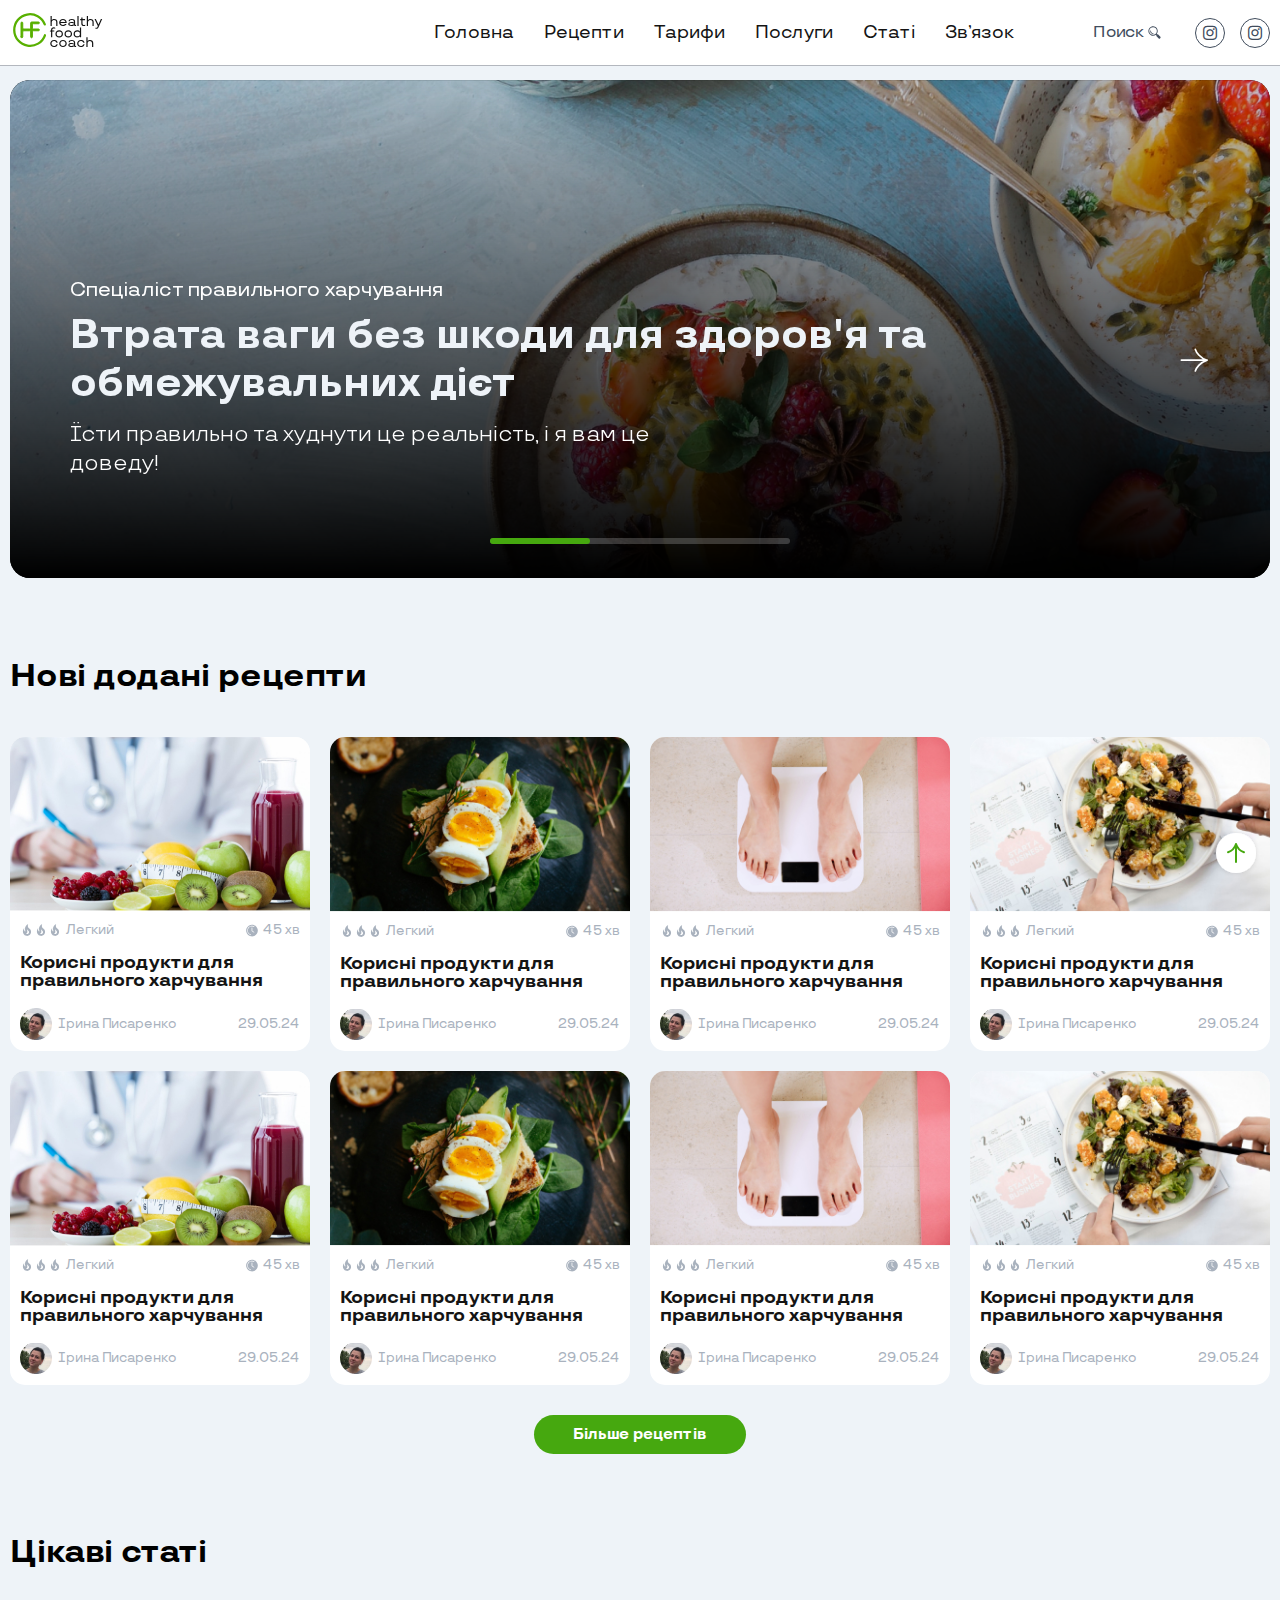
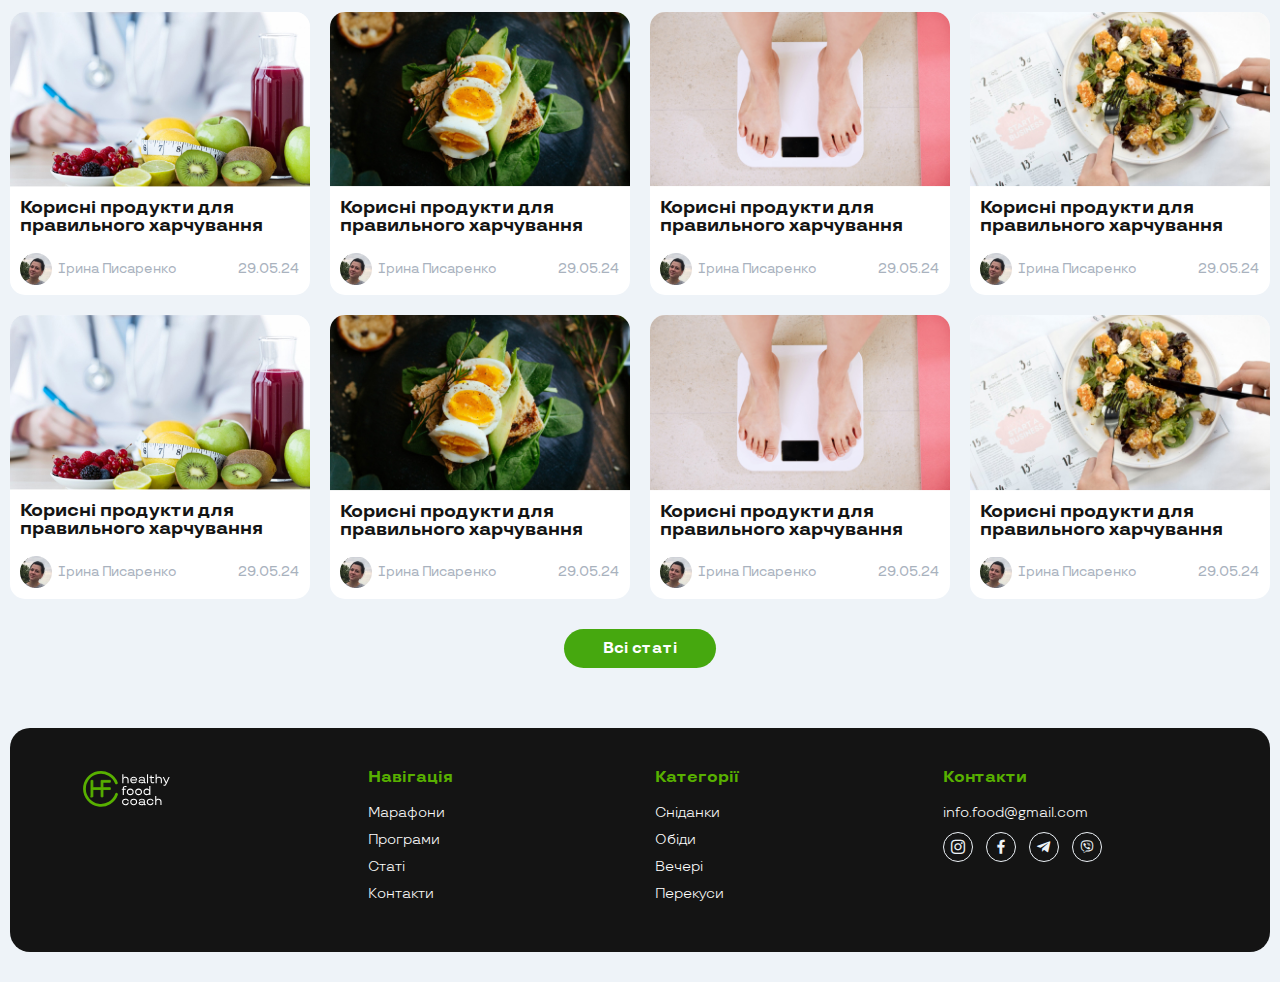
==== commit 0ff01d89: "ertt" ====
--- a/index.html
+++ b/index.html
@@ -88,21 +88,21 @@
                             <div class="swiper-wrapper">
                             <div class="swiper-slide">
                                 <div class="subtitle" data-swiper-parallax="-300">Спеціаліст правильного харчування</div>
-                                <div class="title" data-swiper-parallax="-200"><span>Втрата ваги без шкоди для здоров'я та обмежувальних дієт</span><a href=""><img src="assets/img/sl_arrow.svg" alt=""></a></div>
+                                <a href=""><div class="title" data-swiper-parallax="-200"><span>Втрата ваги без шкоди для здоров'я та обмежувальних дієт</span><img src="assets/img/sl_arrow.svg" alt=""></div></a>
                                 <div class="text" data-swiper-parallax="-100">
                                     <p>Їсти правильно та худнути це реальність, і я вам це доведу! </p>
                                 </div>
                             </div>
                             <div class="swiper-slide">
                                 <div class="subtitle" data-swiper-parallax="-300">Спеціаліст правильного харчування</div>
-                                <div class="title" data-swiper-parallax="-200"><span>Втрата ваги без шкоди для здоров'я та обмежувальних дієт</span><a href=""><img src="assets/img/sl_arrow.svg" alt=""></a></div>
+                                <a href=""><div class="title" data-swiper-parallax="-200"><span>Втрата ваги без шкоди для здоров'я та обмежувальних дієт</span><img src="assets/img/sl_arrow.svg" alt=""></div></a>
                                 <div class="text" data-swiper-parallax="-100">
                                     <p>Їсти правильно та худнути це реальність, і я вам це доведу! </p>
                                 </div>
                             </div>
                             <div class="swiper-slide">
                                 <div class="subtitle" data-swiper-parallax="-300">Спеціаліст правильного харчування</div>
-                                <div class="title" data-swiper-parallax="-200"><span>Втрата ваги без шкоди для здоров'я та обмежувальних дієт</span><a href=""><img src="assets/img/sl_arrow.svg" alt=""></a></div>
+                                <a href=""><div class="title" data-swiper-parallax="-200"><span>Втрата ваги без шкоди для здоров'я та обмежувальних дієт</span><img src="assets/img/sl_arrow.svg" alt=""></div></a>
                                 <div class="text" data-swiper-parallax="-100">
                                     <p>Їсти правильно та худнути це реальність, і я вам це доведу! </p>
                                 </div>
--- a/assets/css/main-style.css
+++ b/assets/css/main-style.css
@@ -114,7 +114,7 @@
   margin-bottom: 12px;
 }
 
-.swiper-slide .title {
+.swiper-slide a .title {
   display: flex;
   align-items: center;
   justify-content: space-between;
@@ -122,10 +122,11 @@
   font-weight: 700;
   margin-bottom: 13px;
 }
-.swiper-slide .title span {
+.swiper-slide a .title span {
   line-height: 120%;
-}
-.swiper-slide .title a img {
+  color: var(--white-color);
+}
+.swiper-slide a .title img {
   width: 30px;
 }
 
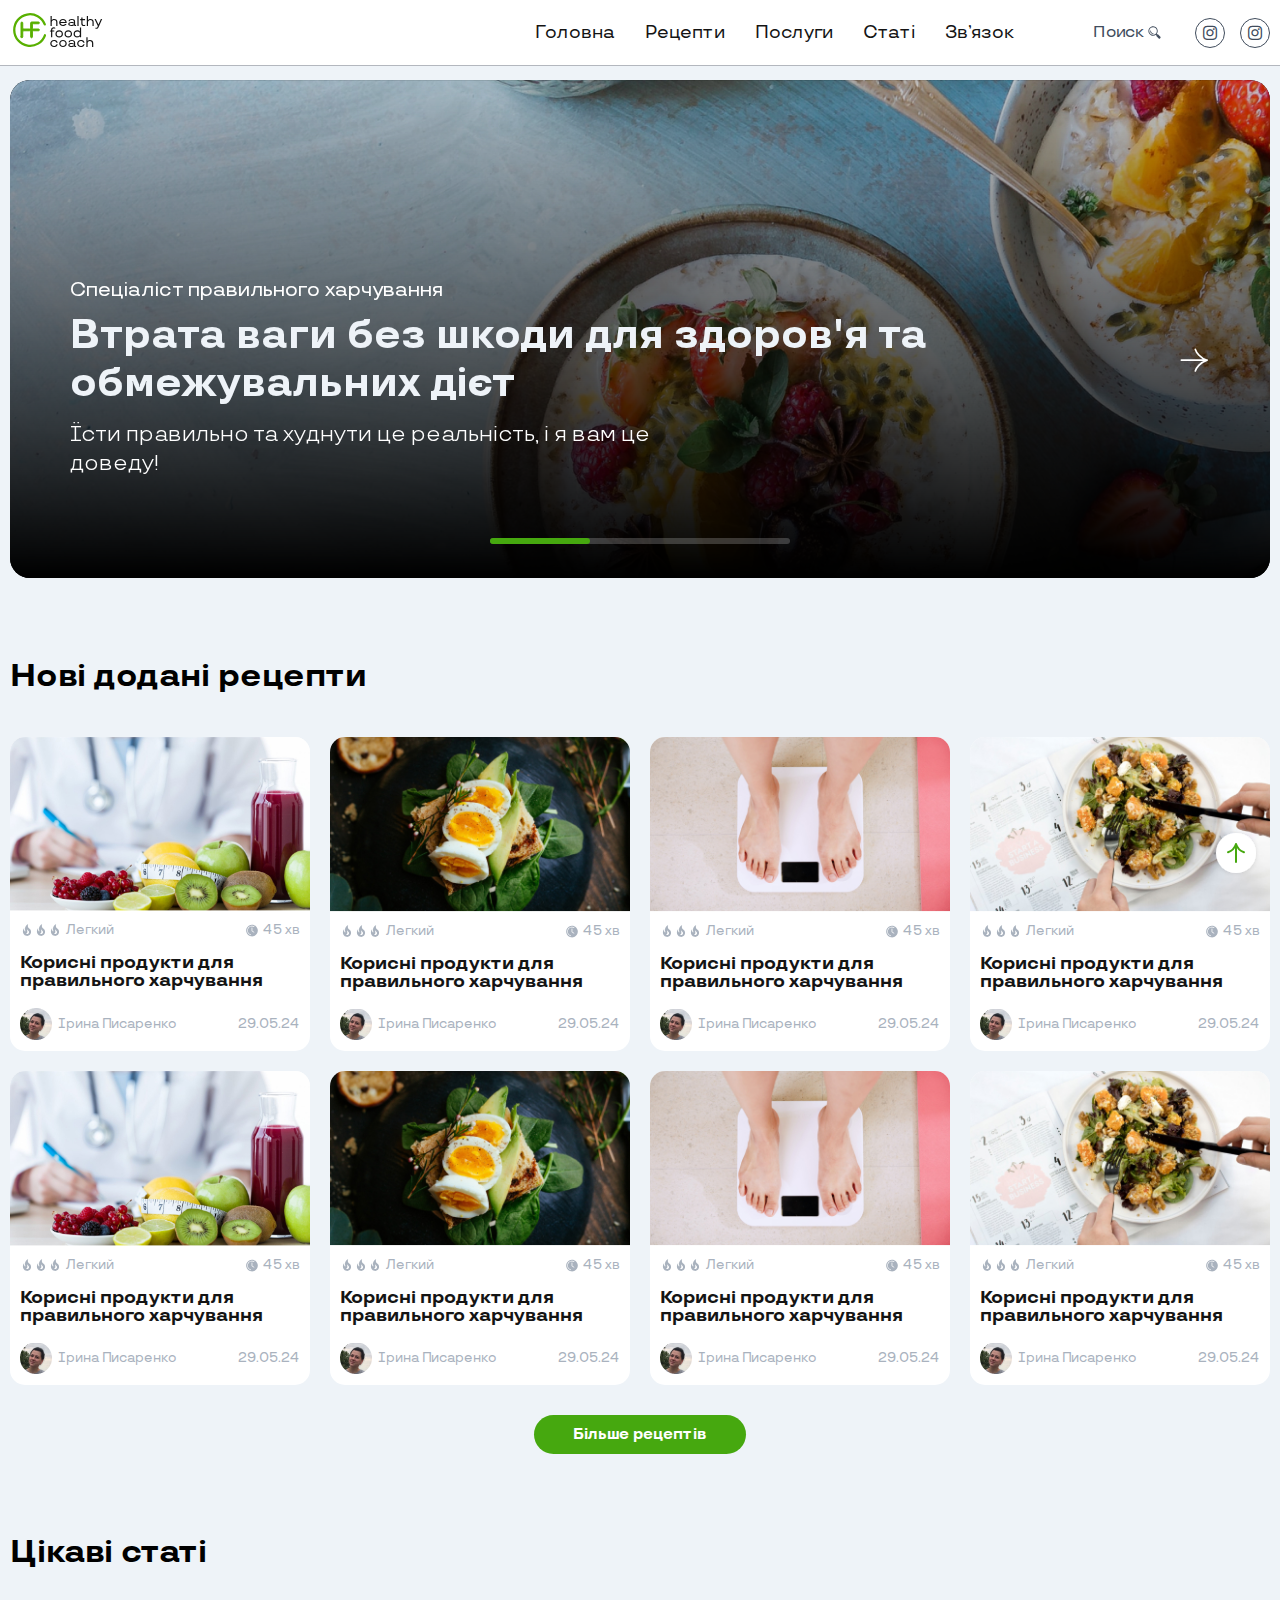
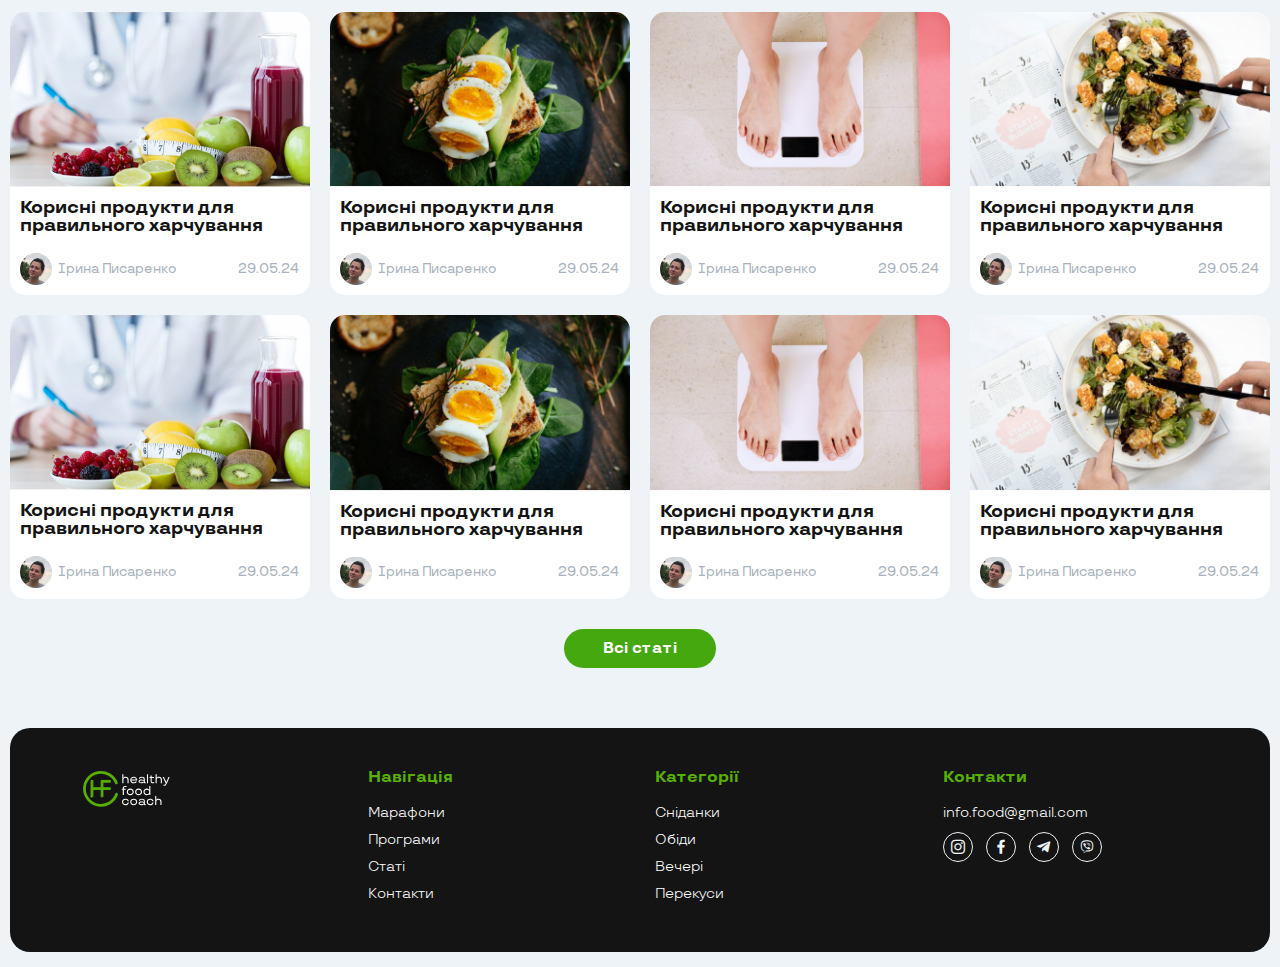
==== commit 17f51624: "single" ====
--- a/index.html
+++ b/index.html
@@ -31,7 +31,7 @@
                     <div class="header__right">
                         <div class="header__menu">
                             <ul class="menu__list">
-                                <li class="menu__link"><a href="#">Головна</a> </li>
+                                <li class="menu__link"><a href="index.html">Головна</a> </li>
                                 <li class="menu__link">
                                     <a href="">Рецепти</a>
                                     <ul class="menu__sub-list">
@@ -41,7 +41,6 @@
                                         <li class="menu__sub-link"><a href="">Категоия 4/4</a></li>
                                     </ul>
                                 </li>
-                                <li class="menu__link"><a href="">Тарифи</a></li> 
                                 <li class="menu__link"><a href="">Послуги</a></li> 
                                 <li class="menu__link"><a href="">Статі</a></li> 
                                 <li class="menu__link"><a id="#popup2" href="#popup2" class="popup-link" href="#">Зв’язок</a></li>
@@ -57,10 +56,10 @@
                             <div class="header__social">
                                 <ul class="social__list">
                                     <li>
-                                        <a href="" class="icon-inst"></a>
+                                        <a href="page-single-post.html" class="icon-inst"></a>
                                     </li>
                                     <li>
-                                        <a href="" class="icon-inst"></a>
+                                        <a href="page-single-post.html" class="icon-inst"></a>
                                     </li>
                                 </ul>
                             </div>
@@ -88,21 +87,21 @@
                             <div class="swiper-wrapper">
                             <div class="swiper-slide">
                                 <div class="subtitle" data-swiper-parallax="-300">Спеціаліст правильного харчування</div>
-                                <a href=""><div class="title" data-swiper-parallax="-200"><span>Втрата ваги без шкоди для здоров'я та обмежувальних дієт</span><img src="assets/img/sl_arrow.svg" alt=""></div></a>
+                                <a href="page-single-post.html"><div class="title" data-swiper-parallax="-200"><span>Втрата ваги без шкоди для здоров'я та обмежувальних дієт</span><img src="assets/img/sl_arrow.svg" alt=""></div></a>
                                 <div class="text" data-swiper-parallax="-100">
                                     <p>Їсти правильно та худнути це реальність, і я вам це доведу! </p>
                                 </div>
                             </div>
                             <div class="swiper-slide">
                                 <div class="subtitle" data-swiper-parallax="-300">Спеціаліст правильного харчування</div>
-                                <a href=""><div class="title" data-swiper-parallax="-200"><span>Втрата ваги без шкоди для здоров'я та обмежувальних дієт</span><img src="assets/img/sl_arrow.svg" alt=""></div></a>
+                                <a href="page-single-post.html"><div class="title" data-swiper-parallax="-200"><span>Втрата ваги без шкоди для здоров'я та обмежувальних дієт</span><img src="assets/img/sl_arrow.svg" alt=""></div></a>
                                 <div class="text" data-swiper-parallax="-100">
                                     <p>Їсти правильно та худнути це реальність, і я вам це доведу! </p>
                                 </div>
                             </div>
                             <div class="swiper-slide">
                                 <div class="subtitle" data-swiper-parallax="-300">Спеціаліст правильного харчування</div>
-                                <a href=""><div class="title" data-swiper-parallax="-200"><span>Втрата ваги без шкоди для здоров'я та обмежувальних дієт</span><img src="assets/img/sl_arrow.svg" alt=""></div></a>
+                                <a href="page-single-post.html"><div class="title" data-swiper-parallax="-200"><span>Втрата ваги без шкоди для здоров'я та обмежувальних дієт</span><img src="assets/img/sl_arrow.svg" alt=""></div></a>
                                 <div class="text" data-swiper-parallax="-100">
                                     <p>Їсти правильно та худнути це реальність, і я вам це доведу! </p>
                                 </div>
@@ -122,417 +121,417 @@
                 <div class="latest_adds__container">
                     <div class="latest_adds__body">
                         <h2 class="latest_adds__title">Нові додані рецепти</h2>
-                        <div class="entries">
-
-                            <article class="entry-card">
-                                <a href="" class="boundless-image"><img src="assets/img/posts/post_1.jpg" alt="photo"></a>
-                                <div class="coocking__list">
-                                    <div class="coock-props foldability">
-                                        <svg width="14" height="15" viewBox="0 0 14 15" fill="none" xmlns="http://www.w3.org/2000/svg">
-                                        <path d="M10.3068 6.5386C10.1727 6.34415 10.0094 6.17563 9.85773 6.0071C9.46697 5.6182 9.02371 5.33949 8.65045 4.93115C7.78144 3.98482 7.58898 2.42274 8.14304 1.22363C7.58898 1.37271 7.1049 1.70976 6.69081 2.07921C5.18025 3.4274 4.58536 5.80617 5.2969 7.8479C5.32023 7.91271 5.34355 7.97753 5.34355 8.06179C5.34355 8.20439 5.25607 8.33402 5.13943 8.38587C5.00528 8.45069 4.86531 8.4118 4.7545 8.30809C4.72139 8.27728 4.69371 8.23992 4.67284 8.19791C4.0138 7.27103 3.90882 5.94229 4.35207 4.87929C3.37808 5.7608 2.84734 7.25158 2.92316 8.6581C2.95816 8.98219 2.99315 9.30627 3.0923 9.63035C3.17395 10.0193 3.33142 10.4082 3.50639 10.7517C4.13628 11.873 5.22691 12.6767 6.39919 12.8388C7.6473 13.0138 8.98289 12.761 9.93938 11.8017C11.0067 10.7258 11.3799 9.00163 10.8317 7.52381L10.7559 7.35529C10.6334 7.05713 10.3068 6.5386 10.3068 6.5386ZM8.46382 10.622C8.30051 10.7776 8.03223 10.9461 7.82227 11.0109C7.16905 11.2702 6.51584 10.9072 6.13091 10.4795C6.82495 10.298 7.23904 9.72758 7.36152 9.15071C7.46067 8.63218 7.27403 8.20439 7.19821 7.7053C7.12823 7.22566 7.13989 6.81731 7.29736 6.37008C7.40818 6.61638 7.52482 6.86268 7.6648 7.05713C8.11388 7.7053 8.81958 7.99049 8.97122 8.872C8.99455 8.96274 9.00622 9.05349 9.00622 9.15071C9.02371 9.68221 8.81375 10.2656 8.46382 10.622Z" fill="#A9B2BE"/>
-                                        </svg>
-                                        <svg width="14" height="15" viewBox="0 0 14 15" fill="none" xmlns="http://www.w3.org/2000/svg">
-                                        <path d="M10.3068 6.5386C10.1727 6.34415 10.0094 6.17563 9.85773 6.0071C9.46697 5.6182 9.02371 5.33949 8.65045 4.93115C7.78144 3.98482 7.58898 2.42274 8.14304 1.22363C7.58898 1.37271 7.1049 1.70976 6.69081 2.07921C5.18025 3.4274 4.58536 5.80617 5.2969 7.8479C5.32023 7.91271 5.34355 7.97753 5.34355 8.06179C5.34355 8.20439 5.25607 8.33402 5.13943 8.38587C5.00528 8.45069 4.86531 8.4118 4.7545 8.30809C4.72139 8.27728 4.69371 8.23992 4.67284 8.19791C4.0138 7.27103 3.90882 5.94229 4.35207 4.87929C3.37808 5.7608 2.84734 7.25158 2.92316 8.6581C2.95816 8.98219 2.99315 9.30627 3.0923 9.63035C3.17395 10.0193 3.33142 10.4082 3.50639 10.7517C4.13628 11.873 5.22691 12.6767 6.39919 12.8388C7.6473 13.0138 8.98289 12.761 9.93938 11.8017C11.0067 10.7258 11.3799 9.00163 10.8317 7.52381L10.7559 7.35529C10.6334 7.05713 10.3068 6.5386 10.3068 6.5386ZM8.46382 10.622C8.30051 10.7776 8.03223 10.9461 7.82227 11.0109C7.16905 11.2702 6.51584 10.9072 6.13091 10.4795C6.82495 10.298 7.23904 9.72758 7.36152 9.15071C7.46067 8.63218 7.27403 8.20439 7.19821 7.7053C7.12823 7.22566 7.13989 6.81731 7.29736 6.37008C7.40818 6.61638 7.52482 6.86268 7.6648 7.05713C8.11388 7.7053 8.81958 7.99049 8.97122 8.872C8.99455 8.96274 9.00622 9.05349 9.00622 9.15071C9.02371 9.68221 8.81375 10.2656 8.46382 10.622Z" fill="#A9B2BE"/>
-                                        </svg>
-                                        <svg width="14" height="15" viewBox="0 0 14 15" fill="none" xmlns="http://www.w3.org/2000/svg">
-                                        <path d="M10.3068 6.5386C10.1727 6.34415 10.0094 6.17563 9.85773 6.0071C9.46697 5.6182 9.02371 5.33949 8.65045 4.93115C7.78144 3.98482 7.58898 2.42274 8.14304 1.22363C7.58898 1.37271 7.1049 1.70976 6.69081 2.07921C5.18025 3.4274 4.58536 5.80617 5.2969 7.8479C5.32023 7.91271 5.34355 7.97753 5.34355 8.06179C5.34355 8.20439 5.25607 8.33402 5.13943 8.38587C5.00528 8.45069 4.86531 8.4118 4.7545 8.30809C4.72139 8.27728 4.69371 8.23992 4.67284 8.19791C4.0138 7.27103 3.90882 5.94229 4.35207 4.87929C3.37808 5.7608 2.84734 7.25158 2.92316 8.6581C2.95816 8.98219 2.99315 9.30627 3.0923 9.63035C3.17395 10.0193 3.33142 10.4082 3.50639 10.7517C4.13628 11.873 5.22691 12.6767 6.39919 12.8388C7.6473 13.0138 8.98289 12.761 9.93938 11.8017C11.0067 10.7258 11.3799 9.00163 10.8317 7.52381L10.7559 7.35529C10.6334 7.05713 10.3068 6.5386 10.3068 6.5386ZM8.46382 10.622C8.30051 10.7776 8.03223 10.9461 7.82227 11.0109C7.16905 11.2702 6.51584 10.9072 6.13091 10.4795C6.82495 10.298 7.23904 9.72758 7.36152 9.15071C7.46067 8.63218 7.27403 8.20439 7.19821 7.7053C7.12823 7.22566 7.13989 6.81731 7.29736 6.37008C7.40818 6.61638 7.52482 6.86268 7.6648 7.05713C8.11388 7.7053 8.81958 7.99049 8.97122 8.872C8.99455 8.96274 9.00622 9.05349 9.00622 9.15071C9.02371 9.68221 8.81375 10.2656 8.46382 10.622Z" fill="#A9B2BE"/>
-                                        </svg>
-                                        <span>Легкий</span>
-                                    </div>
-                                    <div class="coock-props coock__time">
-                                        <svg width="14" height="15" viewBox="0 0 14 15" fill="none" xmlns="http://www.w3.org/2000/svg">
-                                            <g clip-path="url(#clip0_1276_87)">
-                                            <path d="M6.99935 1.72363C5.84563 1.72363 4.71781 2.06575 3.75852 2.70673C2.79924 3.3477 2.05157 4.25874 1.61005 5.32465C1.16854 6.39055 1.05302 7.56344 1.2781 8.69499C1.50318 9.82655 2.05876 10.8659 2.87456 11.6818C3.69037 12.4976 4.72977 13.0531 5.86132 13.2782C6.99288 13.5033 8.16577 13.3878 9.23167 12.9463C10.2976 12.5048 11.2086 11.7571 11.8496 10.7978C12.4906 9.8385 12.8327 8.71069 12.8327 7.55696C12.8327 6.00987 12.2181 4.52614 11.1241 3.43218C10.0302 2.33821 8.54645 1.72363 6.99935 1.72363ZM9.25977 9.44551C9.23328 9.48558 9.19913 9.52003 9.15929 9.54687C9.11945 9.57371 9.0747 9.59241 9.0276 9.60189C8.98051 9.61138 8.93201 9.61147 8.88488 9.60215C8.83775 9.59283 8.79293 9.57429 8.753 9.54759L6.60195 8.08926V4.91374C6.60195 4.81704 6.64037 4.72431 6.70874 4.65594C6.77711 4.58756 6.86984 4.54915 6.96654 4.54915C7.06323 4.54915 7.15596 4.58756 7.22434 4.65594C7.29271 4.72431 7.33112 4.81704 7.33112 4.91374V7.7028L9.15404 8.93874C9.19441 8.96494 9.22919 8.99887 9.25638 9.03858C9.28357 9.07829 9.30263 9.12299 9.31246 9.1701C9.32229 9.21721 9.32269 9.2658 9.31365 9.31307C9.30461 9.36034 9.28629 9.40535 9.25977 9.44551ZM9.13216 3.99499C8.61918 3.68579 8.04538 3.49122 7.45013 3.42464C6.85488 3.35805 6.25227 3.42102 5.68365 3.60923C5.11503 3.79744 4.59385 4.10643 4.15587 4.515C3.71789 4.92357 3.37348 5.42205 3.14627 5.97624C2.91906 6.53044 2.81442 7.12722 2.83954 7.72566C2.86466 8.32409 3.01894 8.91001 3.2918 9.44321C3.56466 9.97642 3.94963 10.4443 4.42031 10.8147C4.89098 11.1851 5.43623 11.4494 6.01862 11.5893L5.9056 12.1617C5.23766 12.0062 4.61142 11.7076 4.0701 11.2866C3.52879 10.8655 3.08529 10.332 2.77023 9.72287C2.45517 9.11374 2.27606 8.44349 2.24525 7.75839C2.21444 7.07329 2.33267 6.38967 2.59178 5.75471C2.85089 5.11975 3.24471 4.54859 3.74605 4.08065C4.24739 3.61271 4.8443 3.25914 5.49559 3.04435C6.14687 2.82955 6.83702 2.75866 7.51837 2.83655C8.19972 2.91444 8.85605 3.13927 9.44206 3.49551L9.13216 3.99499Z" fill="#A9B2BE"/>
-                                            </g>
-                                            <defs>
-                                            <clipPath id="clip0_1276_87">
-                                            <rect width="14" height="14" fill="white" transform="translate(0 0.556641)"/>
-                                            </clipPath>
-                                            </defs>
-                                        </svg>
-                                        <span>45 хв</span>
-                                    </div>
-                                </div>
-                                <h3 class="entry-title"><a href="">Корисні продукти для правильного харчування</a></h3>
-                                <ul class="entry-meta">
-                                    <li class="meta-author">
-                                        <a href=""><img class="avatar" src="assets/img/posts/avatar.png" alt="">Ірина Писаренко</a>
-                                    </li>
-                                    <li class="meta-date"><time class="meta-date">29.05.24</time></li>
-                                </ul>
-                            </article>
-
-                            <article class="entry-card">
-                                <a href="" class="boundless-image"><img src="assets/img/posts/post_2.jpg" alt="photo"></a>
-                                <div class="coocking__list">
-                                    <div class="coock-props foldability">
-                                        <svg width="14" height="15" viewBox="0 0 14 15" fill="none" xmlns="http://www.w3.org/2000/svg">
-                                        <path d="M10.3068 6.5386C10.1727 6.34415 10.0094 6.17563 9.85773 6.0071C9.46697 5.6182 9.02371 5.33949 8.65045 4.93115C7.78144 3.98482 7.58898 2.42274 8.14304 1.22363C7.58898 1.37271 7.1049 1.70976 6.69081 2.07921C5.18025 3.4274 4.58536 5.80617 5.2969 7.8479C5.32023 7.91271 5.34355 7.97753 5.34355 8.06179C5.34355 8.20439 5.25607 8.33402 5.13943 8.38587C5.00528 8.45069 4.86531 8.4118 4.7545 8.30809C4.72139 8.27728 4.69371 8.23992 4.67284 8.19791C4.0138 7.27103 3.90882 5.94229 4.35207 4.87929C3.37808 5.7608 2.84734 7.25158 2.92316 8.6581C2.95816 8.98219 2.99315 9.30627 3.0923 9.63035C3.17395 10.0193 3.33142 10.4082 3.50639 10.7517C4.13628 11.873 5.22691 12.6767 6.39919 12.8388C7.6473 13.0138 8.98289 12.761 9.93938 11.8017C11.0067 10.7258 11.3799 9.00163 10.8317 7.52381L10.7559 7.35529C10.6334 7.05713 10.3068 6.5386 10.3068 6.5386ZM8.46382 10.622C8.30051 10.7776 8.03223 10.9461 7.82227 11.0109C7.16905 11.2702 6.51584 10.9072 6.13091 10.4795C6.82495 10.298 7.23904 9.72758 7.36152 9.15071C7.46067 8.63218 7.27403 8.20439 7.19821 7.7053C7.12823 7.22566 7.13989 6.81731 7.29736 6.37008C7.40818 6.61638 7.52482 6.86268 7.6648 7.05713C8.11388 7.7053 8.81958 7.99049 8.97122 8.872C8.99455 8.96274 9.00622 9.05349 9.00622 9.15071C9.02371 9.68221 8.81375 10.2656 8.46382 10.622Z" fill="#A9B2BE"/>
-                                        </svg>
-                                        <svg width="14" height="15" viewBox="0 0 14 15" fill="none" xmlns="http://www.w3.org/2000/svg">
-                                        <path d="M10.3068 6.5386C10.1727 6.34415 10.0094 6.17563 9.85773 6.0071C9.46697 5.6182 9.02371 5.33949 8.65045 4.93115C7.78144 3.98482 7.58898 2.42274 8.14304 1.22363C7.58898 1.37271 7.1049 1.70976 6.69081 2.07921C5.18025 3.4274 4.58536 5.80617 5.2969 7.8479C5.32023 7.91271 5.34355 7.97753 5.34355 8.06179C5.34355 8.20439 5.25607 8.33402 5.13943 8.38587C5.00528 8.45069 4.86531 8.4118 4.7545 8.30809C4.72139 8.27728 4.69371 8.23992 4.67284 8.19791C4.0138 7.27103 3.90882 5.94229 4.35207 4.87929C3.37808 5.7608 2.84734 7.25158 2.92316 8.6581C2.95816 8.98219 2.99315 9.30627 3.0923 9.63035C3.17395 10.0193 3.33142 10.4082 3.50639 10.7517C4.13628 11.873 5.22691 12.6767 6.39919 12.8388C7.6473 13.0138 8.98289 12.761 9.93938 11.8017C11.0067 10.7258 11.3799 9.00163 10.8317 7.52381L10.7559 7.35529C10.6334 7.05713 10.3068 6.5386 10.3068 6.5386ZM8.46382 10.622C8.30051 10.7776 8.03223 10.9461 7.82227 11.0109C7.16905 11.2702 6.51584 10.9072 6.13091 10.4795C6.82495 10.298 7.23904 9.72758 7.36152 9.15071C7.46067 8.63218 7.27403 8.20439 7.19821 7.7053C7.12823 7.22566 7.13989 6.81731 7.29736 6.37008C7.40818 6.61638 7.52482 6.86268 7.6648 7.05713C8.11388 7.7053 8.81958 7.99049 8.97122 8.872C8.99455 8.96274 9.00622 9.05349 9.00622 9.15071C9.02371 9.68221 8.81375 10.2656 8.46382 10.622Z" fill="#A9B2BE"/>
-                                        </svg>
-                                        <svg width="14" height="15" viewBox="0 0 14 15" fill="none" xmlns="http://www.w3.org/2000/svg">
-                                        <path d="M10.3068 6.5386C10.1727 6.34415 10.0094 6.17563 9.85773 6.0071C9.46697 5.6182 9.02371 5.33949 8.65045 4.93115C7.78144 3.98482 7.58898 2.42274 8.14304 1.22363C7.58898 1.37271 7.1049 1.70976 6.69081 2.07921C5.18025 3.4274 4.58536 5.80617 5.2969 7.8479C5.32023 7.91271 5.34355 7.97753 5.34355 8.06179C5.34355 8.20439 5.25607 8.33402 5.13943 8.38587C5.00528 8.45069 4.86531 8.4118 4.7545 8.30809C4.72139 8.27728 4.69371 8.23992 4.67284 8.19791C4.0138 7.27103 3.90882 5.94229 4.35207 4.87929C3.37808 5.7608 2.84734 7.25158 2.92316 8.6581C2.95816 8.98219 2.99315 9.30627 3.0923 9.63035C3.17395 10.0193 3.33142 10.4082 3.50639 10.7517C4.13628 11.873 5.22691 12.6767 6.39919 12.8388C7.6473 13.0138 8.98289 12.761 9.93938 11.8017C11.0067 10.7258 11.3799 9.00163 10.8317 7.52381L10.7559 7.35529C10.6334 7.05713 10.3068 6.5386 10.3068 6.5386ZM8.46382 10.622C8.30051 10.7776 8.03223 10.9461 7.82227 11.0109C7.16905 11.2702 6.51584 10.9072 6.13091 10.4795C6.82495 10.298 7.23904 9.72758 7.36152 9.15071C7.46067 8.63218 7.27403 8.20439 7.19821 7.7053C7.12823 7.22566 7.13989 6.81731 7.29736 6.37008C7.40818 6.61638 7.52482 6.86268 7.6648 7.05713C8.11388 7.7053 8.81958 7.99049 8.97122 8.872C8.99455 8.96274 9.00622 9.05349 9.00622 9.15071C9.02371 9.68221 8.81375 10.2656 8.46382 10.622Z" fill="#A9B2BE"/>
-                                        </svg>
-                                        <span>Легкий</span>
-                                    </div>
-                                    <div class="coock-props coock__time">
-                                        <svg width="14" height="15" viewBox="0 0 14 15" fill="none" xmlns="http://www.w3.org/2000/svg">
-                                            <g clip-path="url(#clip0_1276_87)">
-                                            <path d="M6.99935 1.72363C5.84563 1.72363 4.71781 2.06575 3.75852 2.70673C2.79924 3.3477 2.05157 4.25874 1.61005 5.32465C1.16854 6.39055 1.05302 7.56344 1.2781 8.69499C1.50318 9.82655 2.05876 10.8659 2.87456 11.6818C3.69037 12.4976 4.72977 13.0531 5.86132 13.2782C6.99288 13.5033 8.16577 13.3878 9.23167 12.9463C10.2976 12.5048 11.2086 11.7571 11.8496 10.7978C12.4906 9.8385 12.8327 8.71069 12.8327 7.55696C12.8327 6.00987 12.2181 4.52614 11.1241 3.43218C10.0302 2.33821 8.54645 1.72363 6.99935 1.72363ZM9.25977 9.44551C9.23328 9.48558 9.19913 9.52003 9.15929 9.54687C9.11945 9.57371 9.0747 9.59241 9.0276 9.60189C8.98051 9.61138 8.93201 9.61147 8.88488 9.60215C8.83775 9.59283 8.79293 9.57429 8.753 9.54759L6.60195 8.08926V4.91374C6.60195 4.81704 6.64037 4.72431 6.70874 4.65594C6.77711 4.58756 6.86984 4.54915 6.96654 4.54915C7.06323 4.54915 7.15596 4.58756 7.22434 4.65594C7.29271 4.72431 7.33112 4.81704 7.33112 4.91374V7.7028L9.15404 8.93874C9.19441 8.96494 9.22919 8.99887 9.25638 9.03858C9.28357 9.07829 9.30263 9.12299 9.31246 9.1701C9.32229 9.21721 9.32269 9.2658 9.31365 9.31307C9.30461 9.36034 9.28629 9.40535 9.25977 9.44551ZM9.13216 3.99499C8.61918 3.68579 8.04538 3.49122 7.45013 3.42464C6.85488 3.35805 6.25227 3.42102 5.68365 3.60923C5.11503 3.79744 4.59385 4.10643 4.15587 4.515C3.71789 4.92357 3.37348 5.42205 3.14627 5.97624C2.91906 6.53044 2.81442 7.12722 2.83954 7.72566C2.86466 8.32409 3.01894 8.91001 3.2918 9.44321C3.56466 9.97642 3.94963 10.4443 4.42031 10.8147C4.89098 11.1851 5.43623 11.4494 6.01862 11.5893L5.9056 12.1617C5.23766 12.0062 4.61142 11.7076 4.0701 11.2866C3.52879 10.8655 3.08529 10.332 2.77023 9.72287C2.45517 9.11374 2.27606 8.44349 2.24525 7.75839C2.21444 7.07329 2.33267 6.38967 2.59178 5.75471C2.85089 5.11975 3.24471 4.54859 3.74605 4.08065C4.24739 3.61271 4.8443 3.25914 5.49559 3.04435C6.14687 2.82955 6.83702 2.75866 7.51837 2.83655C8.19972 2.91444 8.85605 3.13927 9.44206 3.49551L9.13216 3.99499Z" fill="#A9B2BE"/>
-                                            </g>
-                                            <defs>
-                                            <clipPath id="clip0_1276_87">
-                                            <rect width="14" height="14" fill="white" transform="translate(0 0.556641)"/>
-                                            </clipPath>
-                                            </defs>
-                                        </svg>
-                                        <span>45 хв</span>
-                                    </div>
-                                </div>
-                                <h3 class="entry-title"><a href="">Корисні продукти для правильного харчування</a></h3>
-                                <ul class="entry-meta">
-                                    <li class="meta-author">
-                                        <a href=""><img class="avatar" src="assets/img/posts/avatar.png" alt="">Ірина Писаренко</a>
-                                    </li>
-                                    <li class="meta-date"><time class="meta-date">29.05.24</time></li>
-                                </ul>
-                            </article>
-
-                            <article class="entry-card">
-                                <a href="" class="boundless-image"><img src="assets/img/posts/post_3.jpg" alt="photo"></a>
-                                <div class="coocking__list">
-                                    <div class="coock-props foldability">
-                                        <svg width="14" height="15" viewBox="0 0 14 15" fill="none" xmlns="http://www.w3.org/2000/svg">
-                                        <path d="M10.3068 6.5386C10.1727 6.34415 10.0094 6.17563 9.85773 6.0071C9.46697 5.6182 9.02371 5.33949 8.65045 4.93115C7.78144 3.98482 7.58898 2.42274 8.14304 1.22363C7.58898 1.37271 7.1049 1.70976 6.69081 2.07921C5.18025 3.4274 4.58536 5.80617 5.2969 7.8479C5.32023 7.91271 5.34355 7.97753 5.34355 8.06179C5.34355 8.20439 5.25607 8.33402 5.13943 8.38587C5.00528 8.45069 4.86531 8.4118 4.7545 8.30809C4.72139 8.27728 4.69371 8.23992 4.67284 8.19791C4.0138 7.27103 3.90882 5.94229 4.35207 4.87929C3.37808 5.7608 2.84734 7.25158 2.92316 8.6581C2.95816 8.98219 2.99315 9.30627 3.0923 9.63035C3.17395 10.0193 3.33142 10.4082 3.50639 10.7517C4.13628 11.873 5.22691 12.6767 6.39919 12.8388C7.6473 13.0138 8.98289 12.761 9.93938 11.8017C11.0067 10.7258 11.3799 9.00163 10.8317 7.52381L10.7559 7.35529C10.6334 7.05713 10.3068 6.5386 10.3068 6.5386ZM8.46382 10.622C8.30051 10.7776 8.03223 10.9461 7.82227 11.0109C7.16905 11.2702 6.51584 10.9072 6.13091 10.4795C6.82495 10.298 7.23904 9.72758 7.36152 9.15071C7.46067 8.63218 7.27403 8.20439 7.19821 7.7053C7.12823 7.22566 7.13989 6.81731 7.29736 6.37008C7.40818 6.61638 7.52482 6.86268 7.6648 7.05713C8.11388 7.7053 8.81958 7.99049 8.97122 8.872C8.99455 8.96274 9.00622 9.05349 9.00622 9.15071C9.02371 9.68221 8.81375 10.2656 8.46382 10.622Z" fill="#A9B2BE"/>
-                                        </svg>
-                                        <svg width="14" height="15" viewBox="0 0 14 15" fill="none" xmlns="http://www.w3.org/2000/svg">
-                                        <path d="M10.3068 6.5386C10.1727 6.34415 10.0094 6.17563 9.85773 6.0071C9.46697 5.6182 9.02371 5.33949 8.65045 4.93115C7.78144 3.98482 7.58898 2.42274 8.14304 1.22363C7.58898 1.37271 7.1049 1.70976 6.69081 2.07921C5.18025 3.4274 4.58536 5.80617 5.2969 7.8479C5.32023 7.91271 5.34355 7.97753 5.34355 8.06179C5.34355 8.20439 5.25607 8.33402 5.13943 8.38587C5.00528 8.45069 4.86531 8.4118 4.7545 8.30809C4.72139 8.27728 4.69371 8.23992 4.67284 8.19791C4.0138 7.27103 3.90882 5.94229 4.35207 4.87929C3.37808 5.7608 2.84734 7.25158 2.92316 8.6581C2.95816 8.98219 2.99315 9.30627 3.0923 9.63035C3.17395 10.0193 3.33142 10.4082 3.50639 10.7517C4.13628 11.873 5.22691 12.6767 6.39919 12.8388C7.6473 13.0138 8.98289 12.761 9.93938 11.8017C11.0067 10.7258 11.3799 9.00163 10.8317 7.52381L10.7559 7.35529C10.6334 7.05713 10.3068 6.5386 10.3068 6.5386ZM8.46382 10.622C8.30051 10.7776 8.03223 10.9461 7.82227 11.0109C7.16905 11.2702 6.51584 10.9072 6.13091 10.4795C6.82495 10.298 7.23904 9.72758 7.36152 9.15071C7.46067 8.63218 7.27403 8.20439 7.19821 7.7053C7.12823 7.22566 7.13989 6.81731 7.29736 6.37008C7.40818 6.61638 7.52482 6.86268 7.6648 7.05713C8.11388 7.7053 8.81958 7.99049 8.97122 8.872C8.99455 8.96274 9.00622 9.05349 9.00622 9.15071C9.02371 9.68221 8.81375 10.2656 8.46382 10.622Z" fill="#A9B2BE"/>
-                                        </svg>
-                                        <svg width="14" height="15" viewBox="0 0 14 15" fill="none" xmlns="http://www.w3.org/2000/svg">
-                                        <path d="M10.3068 6.5386C10.1727 6.34415 10.0094 6.17563 9.85773 6.0071C9.46697 5.6182 9.02371 5.33949 8.65045 4.93115C7.78144 3.98482 7.58898 2.42274 8.14304 1.22363C7.58898 1.37271 7.1049 1.70976 6.69081 2.07921C5.18025 3.4274 4.58536 5.80617 5.2969 7.8479C5.32023 7.91271 5.34355 7.97753 5.34355 8.06179C5.34355 8.20439 5.25607 8.33402 5.13943 8.38587C5.00528 8.45069 4.86531 8.4118 4.7545 8.30809C4.72139 8.27728 4.69371 8.23992 4.67284 8.19791C4.0138 7.27103 3.90882 5.94229 4.35207 4.87929C3.37808 5.7608 2.84734 7.25158 2.92316 8.6581C2.95816 8.98219 2.99315 9.30627 3.0923 9.63035C3.17395 10.0193 3.33142 10.4082 3.50639 10.7517C4.13628 11.873 5.22691 12.6767 6.39919 12.8388C7.6473 13.0138 8.98289 12.761 9.93938 11.8017C11.0067 10.7258 11.3799 9.00163 10.8317 7.52381L10.7559 7.35529C10.6334 7.05713 10.3068 6.5386 10.3068 6.5386ZM8.46382 10.622C8.30051 10.7776 8.03223 10.9461 7.82227 11.0109C7.16905 11.2702 6.51584 10.9072 6.13091 10.4795C6.82495 10.298 7.23904 9.72758 7.36152 9.15071C7.46067 8.63218 7.27403 8.20439 7.19821 7.7053C7.12823 7.22566 7.13989 6.81731 7.29736 6.37008C7.40818 6.61638 7.52482 6.86268 7.6648 7.05713C8.11388 7.7053 8.81958 7.99049 8.97122 8.872C8.99455 8.96274 9.00622 9.05349 9.00622 9.15071C9.02371 9.68221 8.81375 10.2656 8.46382 10.622Z" fill="#A9B2BE"/>
-                                        </svg>
-                                        <span>Легкий</span>
-                                    </div>
-                                    <div class="coock-props coock__time">
-                                        <svg width="14" height="15" viewBox="0 0 14 15" fill="none" xmlns="http://www.w3.org/2000/svg">
-                                            <g clip-path="url(#clip0_1276_87)">
-                                            <path d="M6.99935 1.72363C5.84563 1.72363 4.71781 2.06575 3.75852 2.70673C2.79924 3.3477 2.05157 4.25874 1.61005 5.32465C1.16854 6.39055 1.05302 7.56344 1.2781 8.69499C1.50318 9.82655 2.05876 10.8659 2.87456 11.6818C3.69037 12.4976 4.72977 13.0531 5.86132 13.2782C6.99288 13.5033 8.16577 13.3878 9.23167 12.9463C10.2976 12.5048 11.2086 11.7571 11.8496 10.7978C12.4906 9.8385 12.8327 8.71069 12.8327 7.55696C12.8327 6.00987 12.2181 4.52614 11.1241 3.43218C10.0302 2.33821 8.54645 1.72363 6.99935 1.72363ZM9.25977 9.44551C9.23328 9.48558 9.19913 9.52003 9.15929 9.54687C9.11945 9.57371 9.0747 9.59241 9.0276 9.60189C8.98051 9.61138 8.93201 9.61147 8.88488 9.60215C8.83775 9.59283 8.79293 9.57429 8.753 9.54759L6.60195 8.08926V4.91374C6.60195 4.81704 6.64037 4.72431 6.70874 4.65594C6.77711 4.58756 6.86984 4.54915 6.96654 4.54915C7.06323 4.54915 7.15596 4.58756 7.22434 4.65594C7.29271 4.72431 7.33112 4.81704 7.33112 4.91374V7.7028L9.15404 8.93874C9.19441 8.96494 9.22919 8.99887 9.25638 9.03858C9.28357 9.07829 9.30263 9.12299 9.31246 9.1701C9.32229 9.21721 9.32269 9.2658 9.31365 9.31307C9.30461 9.36034 9.28629 9.40535 9.25977 9.44551ZM9.13216 3.99499C8.61918 3.68579 8.04538 3.49122 7.45013 3.42464C6.85488 3.35805 6.25227 3.42102 5.68365 3.60923C5.11503 3.79744 4.59385 4.10643 4.15587 4.515C3.71789 4.92357 3.37348 5.42205 3.14627 5.97624C2.91906 6.53044 2.81442 7.12722 2.83954 7.72566C2.86466 8.32409 3.01894 8.91001 3.2918 9.44321C3.56466 9.97642 3.94963 10.4443 4.42031 10.8147C4.89098 11.1851 5.43623 11.4494 6.01862 11.5893L5.9056 12.1617C5.23766 12.0062 4.61142 11.7076 4.0701 11.2866C3.52879 10.8655 3.08529 10.332 2.77023 9.72287C2.45517 9.11374 2.27606 8.44349 2.24525 7.75839C2.21444 7.07329 2.33267 6.38967 2.59178 5.75471C2.85089 5.11975 3.24471 4.54859 3.74605 4.08065C4.24739 3.61271 4.8443 3.25914 5.49559 3.04435C6.14687 2.82955 6.83702 2.75866 7.51837 2.83655C8.19972 2.91444 8.85605 3.13927 9.44206 3.49551L9.13216 3.99499Z" fill="#A9B2BE"/>
-                                            </g>
-                                            <defs>
-                                            <clipPath id="clip0_1276_87">
-                                            <rect width="14" height="14" fill="white" transform="translate(0 0.556641)"/>
-                                            </clipPath>
-                                            </defs>
-                                        </svg>
-                                        <span>45 хв</span>
-                                    </div>
-                                </div>
-                                <h3 class="entry-title"><a href="">Корисні продукти для правильного харчування</a></h3>
-                                <ul class="entry-meta">
-                                    <li class="meta-author">
-                                        <a href=""><img class="avatar" src="assets/img/posts/avatar.png" alt="">Ірина Писаренко</a>
-                                    </li>
-                                    <li class="meta-date"><time class="meta-date">29.05.24</time></li>
-                                </ul>
-                            </article>
-
-                            <article class="entry-card">
-                                <a href="" class="boundless-image"><img src="assets/img/posts/post_4.jpg" alt="photo"></a>
-                                <div class="coocking__list">
-                                    <div class="coock-props foldability">
-                                        <svg width="14" height="15" viewBox="0 0 14 15" fill="none" xmlns="http://www.w3.org/2000/svg">
-                                        <path d="M10.3068 6.5386C10.1727 6.34415 10.0094 6.17563 9.85773 6.0071C9.46697 5.6182 9.02371 5.33949 8.65045 4.93115C7.78144 3.98482 7.58898 2.42274 8.14304 1.22363C7.58898 1.37271 7.1049 1.70976 6.69081 2.07921C5.18025 3.4274 4.58536 5.80617 5.2969 7.8479C5.32023 7.91271 5.34355 7.97753 5.34355 8.06179C5.34355 8.20439 5.25607 8.33402 5.13943 8.38587C5.00528 8.45069 4.86531 8.4118 4.7545 8.30809C4.72139 8.27728 4.69371 8.23992 4.67284 8.19791C4.0138 7.27103 3.90882 5.94229 4.35207 4.87929C3.37808 5.7608 2.84734 7.25158 2.92316 8.6581C2.95816 8.98219 2.99315 9.30627 3.0923 9.63035C3.17395 10.0193 3.33142 10.4082 3.50639 10.7517C4.13628 11.873 5.22691 12.6767 6.39919 12.8388C7.6473 13.0138 8.98289 12.761 9.93938 11.8017C11.0067 10.7258 11.3799 9.00163 10.8317 7.52381L10.7559 7.35529C10.6334 7.05713 10.3068 6.5386 10.3068 6.5386ZM8.46382 10.622C8.30051 10.7776 8.03223 10.9461 7.82227 11.0109C7.16905 11.2702 6.51584 10.9072 6.13091 10.4795C6.82495 10.298 7.23904 9.72758 7.36152 9.15071C7.46067 8.63218 7.27403 8.20439 7.19821 7.7053C7.12823 7.22566 7.13989 6.81731 7.29736 6.37008C7.40818 6.61638 7.52482 6.86268 7.6648 7.05713C8.11388 7.7053 8.81958 7.99049 8.97122 8.872C8.99455 8.96274 9.00622 9.05349 9.00622 9.15071C9.02371 9.68221 8.81375 10.2656 8.46382 10.622Z" fill="#A9B2BE"/>
-                                        </svg>
-                                        <svg width="14" height="15" viewBox="0 0 14 15" fill="none" xmlns="http://www.w3.org/2000/svg">
-                                        <path d="M10.3068 6.5386C10.1727 6.34415 10.0094 6.17563 9.85773 6.0071C9.46697 5.6182 9.02371 5.33949 8.65045 4.93115C7.78144 3.98482 7.58898 2.42274 8.14304 1.22363C7.58898 1.37271 7.1049 1.70976 6.69081 2.07921C5.18025 3.4274 4.58536 5.80617 5.2969 7.8479C5.32023 7.91271 5.34355 7.97753 5.34355 8.06179C5.34355 8.20439 5.25607 8.33402 5.13943 8.38587C5.00528 8.45069 4.86531 8.4118 4.7545 8.30809C4.72139 8.27728 4.69371 8.23992 4.67284 8.19791C4.0138 7.27103 3.90882 5.94229 4.35207 4.87929C3.37808 5.7608 2.84734 7.25158 2.92316 8.6581C2.95816 8.98219 2.99315 9.30627 3.0923 9.63035C3.17395 10.0193 3.33142 10.4082 3.50639 10.7517C4.13628 11.873 5.22691 12.6767 6.39919 12.8388C7.6473 13.0138 8.98289 12.761 9.93938 11.8017C11.0067 10.7258 11.3799 9.00163 10.8317 7.52381L10.7559 7.35529C10.6334 7.05713 10.3068 6.5386 10.3068 6.5386ZM8.46382 10.622C8.30051 10.7776 8.03223 10.9461 7.82227 11.0109C7.16905 11.2702 6.51584 10.9072 6.13091 10.4795C6.82495 10.298 7.23904 9.72758 7.36152 9.15071C7.46067 8.63218 7.27403 8.20439 7.19821 7.7053C7.12823 7.22566 7.13989 6.81731 7.29736 6.37008C7.40818 6.61638 7.52482 6.86268 7.6648 7.05713C8.11388 7.7053 8.81958 7.99049 8.97122 8.872C8.99455 8.96274 9.00622 9.05349 9.00622 9.15071C9.02371 9.68221 8.81375 10.2656 8.46382 10.622Z" fill="#A9B2BE"/>
-                                        </svg>
-                                        <svg width="14" height="15" viewBox="0 0 14 15" fill="none" xmlns="http://www.w3.org/2000/svg">
-                                        <path d="M10.3068 6.5386C10.1727 6.34415 10.0094 6.17563 9.85773 6.0071C9.46697 5.6182 9.02371 5.33949 8.65045 4.93115C7.78144 3.98482 7.58898 2.42274 8.14304 1.22363C7.58898 1.37271 7.1049 1.70976 6.69081 2.07921C5.18025 3.4274 4.58536 5.80617 5.2969 7.8479C5.32023 7.91271 5.34355 7.97753 5.34355 8.06179C5.34355 8.20439 5.25607 8.33402 5.13943 8.38587C5.00528 8.45069 4.86531 8.4118 4.7545 8.30809C4.72139 8.27728 4.69371 8.23992 4.67284 8.19791C4.0138 7.27103 3.90882 5.94229 4.35207 4.87929C3.37808 5.7608 2.84734 7.25158 2.92316 8.6581C2.95816 8.98219 2.99315 9.30627 3.0923 9.63035C3.17395 10.0193 3.33142 10.4082 3.50639 10.7517C4.13628 11.873 5.22691 12.6767 6.39919 12.8388C7.6473 13.0138 8.98289 12.761 9.93938 11.8017C11.0067 10.7258 11.3799 9.00163 10.8317 7.52381L10.7559 7.35529C10.6334 7.05713 10.3068 6.5386 10.3068 6.5386ZM8.46382 10.622C8.30051 10.7776 8.03223 10.9461 7.82227 11.0109C7.16905 11.2702 6.51584 10.9072 6.13091 10.4795C6.82495 10.298 7.23904 9.72758 7.36152 9.15071C7.46067 8.63218 7.27403 8.20439 7.19821 7.7053C7.12823 7.22566 7.13989 6.81731 7.29736 6.37008C7.40818 6.61638 7.52482 6.86268 7.6648 7.05713C8.11388 7.7053 8.81958 7.99049 8.97122 8.872C8.99455 8.96274 9.00622 9.05349 9.00622 9.15071C9.02371 9.68221 8.81375 10.2656 8.46382 10.622Z" fill="#A9B2BE"/>
-                                        </svg>
-                                        <span>Легкий</span>
-                                    </div>
-                                    <div class="coock-props coock__time">
-                                        <svg width="14" height="15" viewBox="0 0 14 15" fill="none" xmlns="http://www.w3.org/2000/svg">
-                                            <g clip-path="url(#clip0_1276_87)">
-                                            <path d="M6.99935 1.72363C5.84563 1.72363 4.71781 2.06575 3.75852 2.70673C2.79924 3.3477 2.05157 4.25874 1.61005 5.32465C1.16854 6.39055 1.05302 7.56344 1.2781 8.69499C1.50318 9.82655 2.05876 10.8659 2.87456 11.6818C3.69037 12.4976 4.72977 13.0531 5.86132 13.2782C6.99288 13.5033 8.16577 13.3878 9.23167 12.9463C10.2976 12.5048 11.2086 11.7571 11.8496 10.7978C12.4906 9.8385 12.8327 8.71069 12.8327 7.55696C12.8327 6.00987 12.2181 4.52614 11.1241 3.43218C10.0302 2.33821 8.54645 1.72363 6.99935 1.72363ZM9.25977 9.44551C9.23328 9.48558 9.19913 9.52003 9.15929 9.54687C9.11945 9.57371 9.0747 9.59241 9.0276 9.60189C8.98051 9.61138 8.93201 9.61147 8.88488 9.60215C8.83775 9.59283 8.79293 9.57429 8.753 9.54759L6.60195 8.08926V4.91374C6.60195 4.81704 6.64037 4.72431 6.70874 4.65594C6.77711 4.58756 6.86984 4.54915 6.96654 4.54915C7.06323 4.54915 7.15596 4.58756 7.22434 4.65594C7.29271 4.72431 7.33112 4.81704 7.33112 4.91374V7.7028L9.15404 8.93874C9.19441 8.96494 9.22919 8.99887 9.25638 9.03858C9.28357 9.07829 9.30263 9.12299 9.31246 9.1701C9.32229 9.21721 9.32269 9.2658 9.31365 9.31307C9.30461 9.36034 9.28629 9.40535 9.25977 9.44551ZM9.13216 3.99499C8.61918 3.68579 8.04538 3.49122 7.45013 3.42464C6.85488 3.35805 6.25227 3.42102 5.68365 3.60923C5.11503 3.79744 4.59385 4.10643 4.15587 4.515C3.71789 4.92357 3.37348 5.42205 3.14627 5.97624C2.91906 6.53044 2.81442 7.12722 2.83954 7.72566C2.86466 8.32409 3.01894 8.91001 3.2918 9.44321C3.56466 9.97642 3.94963 10.4443 4.42031 10.8147C4.89098 11.1851 5.43623 11.4494 6.01862 11.5893L5.9056 12.1617C5.23766 12.0062 4.61142 11.7076 4.0701 11.2866C3.52879 10.8655 3.08529 10.332 2.77023 9.72287C2.45517 9.11374 2.27606 8.44349 2.24525 7.75839C2.21444 7.07329 2.33267 6.38967 2.59178 5.75471C2.85089 5.11975 3.24471 4.54859 3.74605 4.08065C4.24739 3.61271 4.8443 3.25914 5.49559 3.04435C6.14687 2.82955 6.83702 2.75866 7.51837 2.83655C8.19972 2.91444 8.85605 3.13927 9.44206 3.49551L9.13216 3.99499Z" fill="#A9B2BE"/>
-                                            </g>
-                                            <defs>
-                                            <clipPath id="clip0_1276_87">
-                                            <rect width="14" height="14" fill="white" transform="translate(0 0.556641)"/>
-                                            </clipPath>
-                                            </defs>
-                                        </svg>
-                                        <span>45 хв</span>
-                                    </div>
-                                </div>
-                                <h3 class="entry-title"><a href="">Корисні продукти для правильного харчування</a></h3>
-                                <ul class="entry-meta">
-                                    <li class="meta-author">
-                                        <a href=""><img class="avatar" src="assets/img/posts/avatar.png" alt="">Ірина Писаренко</a>
-                                    </li>
-                                    <li class="meta-date"><time class="meta-date">29.05.24</time></li>
-                                </ul>
-                            </article>
-
-                            <article class="entry-card">
-                                <a href="" class="boundless-image"><img src="assets/img/posts/post_1.jpg" alt="photo"></a>
-                                <div class="coocking__list">
-                                    <div class="coock-props foldability">
-                                        <svg width="14" height="15" viewBox="0 0 14 15" fill="none" xmlns="http://www.w3.org/2000/svg">
-                                        <path d="M10.3068 6.5386C10.1727 6.34415 10.0094 6.17563 9.85773 6.0071C9.46697 5.6182 9.02371 5.33949 8.65045 4.93115C7.78144 3.98482 7.58898 2.42274 8.14304 1.22363C7.58898 1.37271 7.1049 1.70976 6.69081 2.07921C5.18025 3.4274 4.58536 5.80617 5.2969 7.8479C5.32023 7.91271 5.34355 7.97753 5.34355 8.06179C5.34355 8.20439 5.25607 8.33402 5.13943 8.38587C5.00528 8.45069 4.86531 8.4118 4.7545 8.30809C4.72139 8.27728 4.69371 8.23992 4.67284 8.19791C4.0138 7.27103 3.90882 5.94229 4.35207 4.87929C3.37808 5.7608 2.84734 7.25158 2.92316 8.6581C2.95816 8.98219 2.99315 9.30627 3.0923 9.63035C3.17395 10.0193 3.33142 10.4082 3.50639 10.7517C4.13628 11.873 5.22691 12.6767 6.39919 12.8388C7.6473 13.0138 8.98289 12.761 9.93938 11.8017C11.0067 10.7258 11.3799 9.00163 10.8317 7.52381L10.7559 7.35529C10.6334 7.05713 10.3068 6.5386 10.3068 6.5386ZM8.46382 10.622C8.30051 10.7776 8.03223 10.9461 7.82227 11.0109C7.16905 11.2702 6.51584 10.9072 6.13091 10.4795C6.82495 10.298 7.23904 9.72758 7.36152 9.15071C7.46067 8.63218 7.27403 8.20439 7.19821 7.7053C7.12823 7.22566 7.13989 6.81731 7.29736 6.37008C7.40818 6.61638 7.52482 6.86268 7.6648 7.05713C8.11388 7.7053 8.81958 7.99049 8.97122 8.872C8.99455 8.96274 9.00622 9.05349 9.00622 9.15071C9.02371 9.68221 8.81375 10.2656 8.46382 10.622Z" fill="#A9B2BE"/>
-                                        </svg>
-                                        <svg width="14" height="15" viewBox="0 0 14 15" fill="none" xmlns="http://www.w3.org/2000/svg">
-                                        <path d="M10.3068 6.5386C10.1727 6.34415 10.0094 6.17563 9.85773 6.0071C9.46697 5.6182 9.02371 5.33949 8.65045 4.93115C7.78144 3.98482 7.58898 2.42274 8.14304 1.22363C7.58898 1.37271 7.1049 1.70976 6.69081 2.07921C5.18025 3.4274 4.58536 5.80617 5.2969 7.8479C5.32023 7.91271 5.34355 7.97753 5.34355 8.06179C5.34355 8.20439 5.25607 8.33402 5.13943 8.38587C5.00528 8.45069 4.86531 8.4118 4.7545 8.30809C4.72139 8.27728 4.69371 8.23992 4.67284 8.19791C4.0138 7.27103 3.90882 5.94229 4.35207 4.87929C3.37808 5.7608 2.84734 7.25158 2.92316 8.6581C2.95816 8.98219 2.99315 9.30627 3.0923 9.63035C3.17395 10.0193 3.33142 10.4082 3.50639 10.7517C4.13628 11.873 5.22691 12.6767 6.39919 12.8388C7.6473 13.0138 8.98289 12.761 9.93938 11.8017C11.0067 10.7258 11.3799 9.00163 10.8317 7.52381L10.7559 7.35529C10.6334 7.05713 10.3068 6.5386 10.3068 6.5386ZM8.46382 10.622C8.30051 10.7776 8.03223 10.9461 7.82227 11.0109C7.16905 11.2702 6.51584 10.9072 6.13091 10.4795C6.82495 10.298 7.23904 9.72758 7.36152 9.15071C7.46067 8.63218 7.27403 8.20439 7.19821 7.7053C7.12823 7.22566 7.13989 6.81731 7.29736 6.37008C7.40818 6.61638 7.52482 6.86268 7.6648 7.05713C8.11388 7.7053 8.81958 7.99049 8.97122 8.872C8.99455 8.96274 9.00622 9.05349 9.00622 9.15071C9.02371 9.68221 8.81375 10.2656 8.46382 10.622Z" fill="#A9B2BE"/>
-                                        </svg>
-                                        <svg width="14" height="15" viewBox="0 0 14 15" fill="none" xmlns="http://www.w3.org/2000/svg">
-                                        <path d="M10.3068 6.5386C10.1727 6.34415 10.0094 6.17563 9.85773 6.0071C9.46697 5.6182 9.02371 5.33949 8.65045 4.93115C7.78144 3.98482 7.58898 2.42274 8.14304 1.22363C7.58898 1.37271 7.1049 1.70976 6.69081 2.07921C5.18025 3.4274 4.58536 5.80617 5.2969 7.8479C5.32023 7.91271 5.34355 7.97753 5.34355 8.06179C5.34355 8.20439 5.25607 8.33402 5.13943 8.38587C5.00528 8.45069 4.86531 8.4118 4.7545 8.30809C4.72139 8.27728 4.69371 8.23992 4.67284 8.19791C4.0138 7.27103 3.90882 5.94229 4.35207 4.87929C3.37808 5.7608 2.84734 7.25158 2.92316 8.6581C2.95816 8.98219 2.99315 9.30627 3.0923 9.63035C3.17395 10.0193 3.33142 10.4082 3.50639 10.7517C4.13628 11.873 5.22691 12.6767 6.39919 12.8388C7.6473 13.0138 8.98289 12.761 9.93938 11.8017C11.0067 10.7258 11.3799 9.00163 10.8317 7.52381L10.7559 7.35529C10.6334 7.05713 10.3068 6.5386 10.3068 6.5386ZM8.46382 10.622C8.30051 10.7776 8.03223 10.9461 7.82227 11.0109C7.16905 11.2702 6.51584 10.9072 6.13091 10.4795C6.82495 10.298 7.23904 9.72758 7.36152 9.15071C7.46067 8.63218 7.27403 8.20439 7.19821 7.7053C7.12823 7.22566 7.13989 6.81731 7.29736 6.37008C7.40818 6.61638 7.52482 6.86268 7.6648 7.05713C8.11388 7.7053 8.81958 7.99049 8.97122 8.872C8.99455 8.96274 9.00622 9.05349 9.00622 9.15071C9.02371 9.68221 8.81375 10.2656 8.46382 10.622Z" fill="#A9B2BE"/>
-                                        </svg>
-                                        <span>Легкий</span>
-                                    </div>
-                                    <div class="coock-props coock__time">
-                                        <svg width="14" height="15" viewBox="0 0 14 15" fill="none" xmlns="http://www.w3.org/2000/svg">
-                                            <g clip-path="url(#clip0_1276_87)">
-                                            <path d="M6.99935 1.72363C5.84563 1.72363 4.71781 2.06575 3.75852 2.70673C2.79924 3.3477 2.05157 4.25874 1.61005 5.32465C1.16854 6.39055 1.05302 7.56344 1.2781 8.69499C1.50318 9.82655 2.05876 10.8659 2.87456 11.6818C3.69037 12.4976 4.72977 13.0531 5.86132 13.2782C6.99288 13.5033 8.16577 13.3878 9.23167 12.9463C10.2976 12.5048 11.2086 11.7571 11.8496 10.7978C12.4906 9.8385 12.8327 8.71069 12.8327 7.55696C12.8327 6.00987 12.2181 4.52614 11.1241 3.43218C10.0302 2.33821 8.54645 1.72363 6.99935 1.72363ZM9.25977 9.44551C9.23328 9.48558 9.19913 9.52003 9.15929 9.54687C9.11945 9.57371 9.0747 9.59241 9.0276 9.60189C8.98051 9.61138 8.93201 9.61147 8.88488 9.60215C8.83775 9.59283 8.79293 9.57429 8.753 9.54759L6.60195 8.08926V4.91374C6.60195 4.81704 6.64037 4.72431 6.70874 4.65594C6.77711 4.58756 6.86984 4.54915 6.96654 4.54915C7.06323 4.54915 7.15596 4.58756 7.22434 4.65594C7.29271 4.72431 7.33112 4.81704 7.33112 4.91374V7.7028L9.15404 8.93874C9.19441 8.96494 9.22919 8.99887 9.25638 9.03858C9.28357 9.07829 9.30263 9.12299 9.31246 9.1701C9.32229 9.21721 9.32269 9.2658 9.31365 9.31307C9.30461 9.36034 9.28629 9.40535 9.25977 9.44551ZM9.13216 3.99499C8.61918 3.68579 8.04538 3.49122 7.45013 3.42464C6.85488 3.35805 6.25227 3.42102 5.68365 3.60923C5.11503 3.79744 4.59385 4.10643 4.15587 4.515C3.71789 4.92357 3.37348 5.42205 3.14627 5.97624C2.91906 6.53044 2.81442 7.12722 2.83954 7.72566C2.86466 8.32409 3.01894 8.91001 3.2918 9.44321C3.56466 9.97642 3.94963 10.4443 4.42031 10.8147C4.89098 11.1851 5.43623 11.4494 6.01862 11.5893L5.9056 12.1617C5.23766 12.0062 4.61142 11.7076 4.0701 11.2866C3.52879 10.8655 3.08529 10.332 2.77023 9.72287C2.45517 9.11374 2.27606 8.44349 2.24525 7.75839C2.21444 7.07329 2.33267 6.38967 2.59178 5.75471C2.85089 5.11975 3.24471 4.54859 3.74605 4.08065C4.24739 3.61271 4.8443 3.25914 5.49559 3.04435C6.14687 2.82955 6.83702 2.75866 7.51837 2.83655C8.19972 2.91444 8.85605 3.13927 9.44206 3.49551L9.13216 3.99499Z" fill="#A9B2BE"/>
-                                            </g>
-                                            <defs>
-                                            <clipPath id="clip0_1276_87">
-                                            <rect width="14" height="14" fill="white" transform="translate(0 0.556641)"/>
-                                            </clipPath>
-                                            </defs>
-                                        </svg>
-                                        <span>45 хв</span>
-                                    </div>
-                                </div>
-                                <h3 class="entry-title"><a href="">Корисні продукти для правильного харчування</a></h3>
-                                <ul class="entry-meta">
-                                    <li class="meta-author">
-                                        <a href=""><img class="avatar" src="assets/img/posts/avatar.png" alt="">Ірина Писаренко</a>
-                                    </li>
-                                    <li class="meta-date"><time class="meta-date">29.05.24</time></li>
-                                </ul>
-                            </article>
-
-                            <article class="entry-card">
-                                <a href="" class="boundless-image"><img src="assets/img/posts/post_2.jpg" alt="photo"></a>
-                                <div class="coocking__list">
-                                    <div class="coock-props foldability">
-                                        <svg width="14" height="15" viewBox="0 0 14 15" fill="none" xmlns="http://www.w3.org/2000/svg">
-                                        <path d="M10.3068 6.5386C10.1727 6.34415 10.0094 6.17563 9.85773 6.0071C9.46697 5.6182 9.02371 5.33949 8.65045 4.93115C7.78144 3.98482 7.58898 2.42274 8.14304 1.22363C7.58898 1.37271 7.1049 1.70976 6.69081 2.07921C5.18025 3.4274 4.58536 5.80617 5.2969 7.8479C5.32023 7.91271 5.34355 7.97753 5.34355 8.06179C5.34355 8.20439 5.25607 8.33402 5.13943 8.38587C5.00528 8.45069 4.86531 8.4118 4.7545 8.30809C4.72139 8.27728 4.69371 8.23992 4.67284 8.19791C4.0138 7.27103 3.90882 5.94229 4.35207 4.87929C3.37808 5.7608 2.84734 7.25158 2.92316 8.6581C2.95816 8.98219 2.99315 9.30627 3.0923 9.63035C3.17395 10.0193 3.33142 10.4082 3.50639 10.7517C4.13628 11.873 5.22691 12.6767 6.39919 12.8388C7.6473 13.0138 8.98289 12.761 9.93938 11.8017C11.0067 10.7258 11.3799 9.00163 10.8317 7.52381L10.7559 7.35529C10.6334 7.05713 10.3068 6.5386 10.3068 6.5386ZM8.46382 10.622C8.30051 10.7776 8.03223 10.9461 7.82227 11.0109C7.16905 11.2702 6.51584 10.9072 6.13091 10.4795C6.82495 10.298 7.23904 9.72758 7.36152 9.15071C7.46067 8.63218 7.27403 8.20439 7.19821 7.7053C7.12823 7.22566 7.13989 6.81731 7.29736 6.37008C7.40818 6.61638 7.52482 6.86268 7.6648 7.05713C8.11388 7.7053 8.81958 7.99049 8.97122 8.872C8.99455 8.96274 9.00622 9.05349 9.00622 9.15071C9.02371 9.68221 8.81375 10.2656 8.46382 10.622Z" fill="#A9B2BE"/>
-                                        </svg>
-                                        <svg width="14" height="15" viewBox="0 0 14 15" fill="none" xmlns="http://www.w3.org/2000/svg">
-                                        <path d="M10.3068 6.5386C10.1727 6.34415 10.0094 6.17563 9.85773 6.0071C9.46697 5.6182 9.02371 5.33949 8.65045 4.93115C7.78144 3.98482 7.58898 2.42274 8.14304 1.22363C7.58898 1.37271 7.1049 1.70976 6.69081 2.07921C5.18025 3.4274 4.58536 5.80617 5.2969 7.8479C5.32023 7.91271 5.34355 7.97753 5.34355 8.06179C5.34355 8.20439 5.25607 8.33402 5.13943 8.38587C5.00528 8.45069 4.86531 8.4118 4.7545 8.30809C4.72139 8.27728 4.69371 8.23992 4.67284 8.19791C4.0138 7.27103 3.90882 5.94229 4.35207 4.87929C3.37808 5.7608 2.84734 7.25158 2.92316 8.6581C2.95816 8.98219 2.99315 9.30627 3.0923 9.63035C3.17395 10.0193 3.33142 10.4082 3.50639 10.7517C4.13628 11.873 5.22691 12.6767 6.39919 12.8388C7.6473 13.0138 8.98289 12.761 9.93938 11.8017C11.0067 10.7258 11.3799 9.00163 10.8317 7.52381L10.7559 7.35529C10.6334 7.05713 10.3068 6.5386 10.3068 6.5386ZM8.46382 10.622C8.30051 10.7776 8.03223 10.9461 7.82227 11.0109C7.16905 11.2702 6.51584 10.9072 6.13091 10.4795C6.82495 10.298 7.23904 9.72758 7.36152 9.15071C7.46067 8.63218 7.27403 8.20439 7.19821 7.7053C7.12823 7.22566 7.13989 6.81731 7.29736 6.37008C7.40818 6.61638 7.52482 6.86268 7.6648 7.05713C8.11388 7.7053 8.81958 7.99049 8.97122 8.872C8.99455 8.96274 9.00622 9.05349 9.00622 9.15071C9.02371 9.68221 8.81375 10.2656 8.46382 10.622Z" fill="#A9B2BE"/>
-                                        </svg>
-                                        <svg width="14" height="15" viewBox="0 0 14 15" fill="none" xmlns="http://www.w3.org/2000/svg">
-                                        <path d="M10.3068 6.5386C10.1727 6.34415 10.0094 6.17563 9.85773 6.0071C9.46697 5.6182 9.02371 5.33949 8.65045 4.93115C7.78144 3.98482 7.58898 2.42274 8.14304 1.22363C7.58898 1.37271 7.1049 1.70976 6.69081 2.07921C5.18025 3.4274 4.58536 5.80617 5.2969 7.8479C5.32023 7.91271 5.34355 7.97753 5.34355 8.06179C5.34355 8.20439 5.25607 8.33402 5.13943 8.38587C5.00528 8.45069 4.86531 8.4118 4.7545 8.30809C4.72139 8.27728 4.69371 8.23992 4.67284 8.19791C4.0138 7.27103 3.90882 5.94229 4.35207 4.87929C3.37808 5.7608 2.84734 7.25158 2.92316 8.6581C2.95816 8.98219 2.99315 9.30627 3.0923 9.63035C3.17395 10.0193 3.33142 10.4082 3.50639 10.7517C4.13628 11.873 5.22691 12.6767 6.39919 12.8388C7.6473 13.0138 8.98289 12.761 9.93938 11.8017C11.0067 10.7258 11.3799 9.00163 10.8317 7.52381L10.7559 7.35529C10.6334 7.05713 10.3068 6.5386 10.3068 6.5386ZM8.46382 10.622C8.30051 10.7776 8.03223 10.9461 7.82227 11.0109C7.16905 11.2702 6.51584 10.9072 6.13091 10.4795C6.82495 10.298 7.23904 9.72758 7.36152 9.15071C7.46067 8.63218 7.27403 8.20439 7.19821 7.7053C7.12823 7.22566 7.13989 6.81731 7.29736 6.37008C7.40818 6.61638 7.52482 6.86268 7.6648 7.05713C8.11388 7.7053 8.81958 7.99049 8.97122 8.872C8.99455 8.96274 9.00622 9.05349 9.00622 9.15071C9.02371 9.68221 8.81375 10.2656 8.46382 10.622Z" fill="#A9B2BE"/>
-                                        </svg>
-                                        <span>Легкий</span>
-                                    </div>
-                                    <div class="coock-props coock__time">
-                                        <svg width="14" height="15" viewBox="0 0 14 15" fill="none" xmlns="http://www.w3.org/2000/svg">
-                                            <g clip-path="url(#clip0_1276_87)">
-                                            <path d="M6.99935 1.72363C5.84563 1.72363 4.71781 2.06575 3.75852 2.70673C2.79924 3.3477 2.05157 4.25874 1.61005 5.32465C1.16854 6.39055 1.05302 7.56344 1.2781 8.69499C1.50318 9.82655 2.05876 10.8659 2.87456 11.6818C3.69037 12.4976 4.72977 13.0531 5.86132 13.2782C6.99288 13.5033 8.16577 13.3878 9.23167 12.9463C10.2976 12.5048 11.2086 11.7571 11.8496 10.7978C12.4906 9.8385 12.8327 8.71069 12.8327 7.55696C12.8327 6.00987 12.2181 4.52614 11.1241 3.43218C10.0302 2.33821 8.54645 1.72363 6.99935 1.72363ZM9.25977 9.44551C9.23328 9.48558 9.19913 9.52003 9.15929 9.54687C9.11945 9.57371 9.0747 9.59241 9.0276 9.60189C8.98051 9.61138 8.93201 9.61147 8.88488 9.60215C8.83775 9.59283 8.79293 9.57429 8.753 9.54759L6.60195 8.08926V4.91374C6.60195 4.81704 6.64037 4.72431 6.70874 4.65594C6.77711 4.58756 6.86984 4.54915 6.96654 4.54915C7.06323 4.54915 7.15596 4.58756 7.22434 4.65594C7.29271 4.72431 7.33112 4.81704 7.33112 4.91374V7.7028L9.15404 8.93874C9.19441 8.96494 9.22919 8.99887 9.25638 9.03858C9.28357 9.07829 9.30263 9.12299 9.31246 9.1701C9.32229 9.21721 9.32269 9.2658 9.31365 9.31307C9.30461 9.36034 9.28629 9.40535 9.25977 9.44551ZM9.13216 3.99499C8.61918 3.68579 8.04538 3.49122 7.45013 3.42464C6.85488 3.35805 6.25227 3.42102 5.68365 3.60923C5.11503 3.79744 4.59385 4.10643 4.15587 4.515C3.71789 4.92357 3.37348 5.42205 3.14627 5.97624C2.91906 6.53044 2.81442 7.12722 2.83954 7.72566C2.86466 8.32409 3.01894 8.91001 3.2918 9.44321C3.56466 9.97642 3.94963 10.4443 4.42031 10.8147C4.89098 11.1851 5.43623 11.4494 6.01862 11.5893L5.9056 12.1617C5.23766 12.0062 4.61142 11.7076 4.0701 11.2866C3.52879 10.8655 3.08529 10.332 2.77023 9.72287C2.45517 9.11374 2.27606 8.44349 2.24525 7.75839C2.21444 7.07329 2.33267 6.38967 2.59178 5.75471C2.85089 5.11975 3.24471 4.54859 3.74605 4.08065C4.24739 3.61271 4.8443 3.25914 5.49559 3.04435C6.14687 2.82955 6.83702 2.75866 7.51837 2.83655C8.19972 2.91444 8.85605 3.13927 9.44206 3.49551L9.13216 3.99499Z" fill="#A9B2BE"/>
-                                            </g>
-                                            <defs>
-                                            <clipPath id="clip0_1276_87">
-                                            <rect width="14" height="14" fill="white" transform="translate(0 0.556641)"/>
-                                            </clipPath>
-                                            </defs>
-                                        </svg>
-                                        <span>45 хв</span>
-                                    </div>
-                                </div>
-                                <h3 class="entry-title"><a href="">Корисні продукти для правильного харчування</a></h3>
-                                <ul class="entry-meta">
-                                    <li class="meta-author">
-                                        <a href=""><img class="avatar" src="assets/img/posts/avatar.png" alt="">Ірина Писаренко</a>
-                                    </li>
-                                    <li class="meta-date"><time class="meta-date">29.05.24</time></li>
-                                </ul>
-                            </article>
-
-                            <article class="entry-card">
-                                <a href="" class="boundless-image"><img src="assets/img/posts/post_3.jpg" alt="photo"></a>
-                                <div class="coocking__list">
-                                    <div class="coock-props foldability">
-                                        <svg width="14" height="15" viewBox="0 0 14 15" fill="none" xmlns="http://www.w3.org/2000/svg">
-                                        <path d="M10.3068 6.5386C10.1727 6.34415 10.0094 6.17563 9.85773 6.0071C9.46697 5.6182 9.02371 5.33949 8.65045 4.93115C7.78144 3.98482 7.58898 2.42274 8.14304 1.22363C7.58898 1.37271 7.1049 1.70976 6.69081 2.07921C5.18025 3.4274 4.58536 5.80617 5.2969 7.8479C5.32023 7.91271 5.34355 7.97753 5.34355 8.06179C5.34355 8.20439 5.25607 8.33402 5.13943 8.38587C5.00528 8.45069 4.86531 8.4118 4.7545 8.30809C4.72139 8.27728 4.69371 8.23992 4.67284 8.19791C4.0138 7.27103 3.90882 5.94229 4.35207 4.87929C3.37808 5.7608 2.84734 7.25158 2.92316 8.6581C2.95816 8.98219 2.99315 9.30627 3.0923 9.63035C3.17395 10.0193 3.33142 10.4082 3.50639 10.7517C4.13628 11.873 5.22691 12.6767 6.39919 12.8388C7.6473 13.0138 8.98289 12.761 9.93938 11.8017C11.0067 10.7258 11.3799 9.00163 10.8317 7.52381L10.7559 7.35529C10.6334 7.05713 10.3068 6.5386 10.3068 6.5386ZM8.46382 10.622C8.30051 10.7776 8.03223 10.9461 7.82227 11.0109C7.16905 11.2702 6.51584 10.9072 6.13091 10.4795C6.82495 10.298 7.23904 9.72758 7.36152 9.15071C7.46067 8.63218 7.27403 8.20439 7.19821 7.7053C7.12823 7.22566 7.13989 6.81731 7.29736 6.37008C7.40818 6.61638 7.52482 6.86268 7.6648 7.05713C8.11388 7.7053 8.81958 7.99049 8.97122 8.872C8.99455 8.96274 9.00622 9.05349 9.00622 9.15071C9.02371 9.68221 8.81375 10.2656 8.46382 10.622Z" fill="#A9B2BE"/>
-                                        </svg>
-                                        <svg width="14" height="15" viewBox="0 0 14 15" fill="none" xmlns="http://www.w3.org/2000/svg">
-                                        <path d="M10.3068 6.5386C10.1727 6.34415 10.0094 6.17563 9.85773 6.0071C9.46697 5.6182 9.02371 5.33949 8.65045 4.93115C7.78144 3.98482 7.58898 2.42274 8.14304 1.22363C7.58898 1.37271 7.1049 1.70976 6.69081 2.07921C5.18025 3.4274 4.58536 5.80617 5.2969 7.8479C5.32023 7.91271 5.34355 7.97753 5.34355 8.06179C5.34355 8.20439 5.25607 8.33402 5.13943 8.38587C5.00528 8.45069 4.86531 8.4118 4.7545 8.30809C4.72139 8.27728 4.69371 8.23992 4.67284 8.19791C4.0138 7.27103 3.90882 5.94229 4.35207 4.87929C3.37808 5.7608 2.84734 7.25158 2.92316 8.6581C2.95816 8.98219 2.99315 9.30627 3.0923 9.63035C3.17395 10.0193 3.33142 10.4082 3.50639 10.7517C4.13628 11.873 5.22691 12.6767 6.39919 12.8388C7.6473 13.0138 8.98289 12.761 9.93938 11.8017C11.0067 10.7258 11.3799 9.00163 10.8317 7.52381L10.7559 7.35529C10.6334 7.05713 10.3068 6.5386 10.3068 6.5386ZM8.46382 10.622C8.30051 10.7776 8.03223 10.9461 7.82227 11.0109C7.16905 11.2702 6.51584 10.9072 6.13091 10.4795C6.82495 10.298 7.23904 9.72758 7.36152 9.15071C7.46067 8.63218 7.27403 8.20439 7.19821 7.7053C7.12823 7.22566 7.13989 6.81731 7.29736 6.37008C7.40818 6.61638 7.52482 6.86268 7.6648 7.05713C8.11388 7.7053 8.81958 7.99049 8.97122 8.872C8.99455 8.96274 9.00622 9.05349 9.00622 9.15071C9.02371 9.68221 8.81375 10.2656 8.46382 10.622Z" fill="#A9B2BE"/>
-                                        </svg>
-                                        <svg width="14" height="15" viewBox="0 0 14 15" fill="none" xmlns="http://www.w3.org/2000/svg">
-                                        <path d="M10.3068 6.5386C10.1727 6.34415 10.0094 6.17563 9.85773 6.0071C9.46697 5.6182 9.02371 5.33949 8.65045 4.93115C7.78144 3.98482 7.58898 2.42274 8.14304 1.22363C7.58898 1.37271 7.1049 1.70976 6.69081 2.07921C5.18025 3.4274 4.58536 5.80617 5.2969 7.8479C5.32023 7.91271 5.34355 7.97753 5.34355 8.06179C5.34355 8.20439 5.25607 8.33402 5.13943 8.38587C5.00528 8.45069 4.86531 8.4118 4.7545 8.30809C4.72139 8.27728 4.69371 8.23992 4.67284 8.19791C4.0138 7.27103 3.90882 5.94229 4.35207 4.87929C3.37808 5.7608 2.84734 7.25158 2.92316 8.6581C2.95816 8.98219 2.99315 9.30627 3.0923 9.63035C3.17395 10.0193 3.33142 10.4082 3.50639 10.7517C4.13628 11.873 5.22691 12.6767 6.39919 12.8388C7.6473 13.0138 8.98289 12.761 9.93938 11.8017C11.0067 10.7258 11.3799 9.00163 10.8317 7.52381L10.7559 7.35529C10.6334 7.05713 10.3068 6.5386 10.3068 6.5386ZM8.46382 10.622C8.30051 10.7776 8.03223 10.9461 7.82227 11.0109C7.16905 11.2702 6.51584 10.9072 6.13091 10.4795C6.82495 10.298 7.23904 9.72758 7.36152 9.15071C7.46067 8.63218 7.27403 8.20439 7.19821 7.7053C7.12823 7.22566 7.13989 6.81731 7.29736 6.37008C7.40818 6.61638 7.52482 6.86268 7.6648 7.05713C8.11388 7.7053 8.81958 7.99049 8.97122 8.872C8.99455 8.96274 9.00622 9.05349 9.00622 9.15071C9.02371 9.68221 8.81375 10.2656 8.46382 10.622Z" fill="#A9B2BE"/>
-                                        </svg>
-                                        <span>Легкий</span>
-                                    </div>
-                                    <div class="coock-props coock__time">
-                                        <svg width="14" height="15" viewBox="0 0 14 15" fill="none" xmlns="http://www.w3.org/2000/svg">
-                                            <g clip-path="url(#clip0_1276_87)">
-                                            <path d="M6.99935 1.72363C5.84563 1.72363 4.71781 2.06575 3.75852 2.70673C2.79924 3.3477 2.05157 4.25874 1.61005 5.32465C1.16854 6.39055 1.05302 7.56344 1.2781 8.69499C1.50318 9.82655 2.05876 10.8659 2.87456 11.6818C3.69037 12.4976 4.72977 13.0531 5.86132 13.2782C6.99288 13.5033 8.16577 13.3878 9.23167 12.9463C10.2976 12.5048 11.2086 11.7571 11.8496 10.7978C12.4906 9.8385 12.8327 8.71069 12.8327 7.55696C12.8327 6.00987 12.2181 4.52614 11.1241 3.43218C10.0302 2.33821 8.54645 1.72363 6.99935 1.72363ZM9.25977 9.44551C9.23328 9.48558 9.19913 9.52003 9.15929 9.54687C9.11945 9.57371 9.0747 9.59241 9.0276 9.60189C8.98051 9.61138 8.93201 9.61147 8.88488 9.60215C8.83775 9.59283 8.79293 9.57429 8.753 9.54759L6.60195 8.08926V4.91374C6.60195 4.81704 6.64037 4.72431 6.70874 4.65594C6.77711 4.58756 6.86984 4.54915 6.96654 4.54915C7.06323 4.54915 7.15596 4.58756 7.22434 4.65594C7.29271 4.72431 7.33112 4.81704 7.33112 4.91374V7.7028L9.15404 8.93874C9.19441 8.96494 9.22919 8.99887 9.25638 9.03858C9.28357 9.07829 9.30263 9.12299 9.31246 9.1701C9.32229 9.21721 9.32269 9.2658 9.31365 9.31307C9.30461 9.36034 9.28629 9.40535 9.25977 9.44551ZM9.13216 3.99499C8.61918 3.68579 8.04538 3.49122 7.45013 3.42464C6.85488 3.35805 6.25227 3.42102 5.68365 3.60923C5.11503 3.79744 4.59385 4.10643 4.15587 4.515C3.71789 4.92357 3.37348 5.42205 3.14627 5.97624C2.91906 6.53044 2.81442 7.12722 2.83954 7.72566C2.86466 8.32409 3.01894 8.91001 3.2918 9.44321C3.56466 9.97642 3.94963 10.4443 4.42031 10.8147C4.89098 11.1851 5.43623 11.4494 6.01862 11.5893L5.9056 12.1617C5.23766 12.0062 4.61142 11.7076 4.0701 11.2866C3.52879 10.8655 3.08529 10.332 2.77023 9.72287C2.45517 9.11374 2.27606 8.44349 2.24525 7.75839C2.21444 7.07329 2.33267 6.38967 2.59178 5.75471C2.85089 5.11975 3.24471 4.54859 3.74605 4.08065C4.24739 3.61271 4.8443 3.25914 5.49559 3.04435C6.14687 2.82955 6.83702 2.75866 7.51837 2.83655C8.19972 2.91444 8.85605 3.13927 9.44206 3.49551L9.13216 3.99499Z" fill="#A9B2BE"/>
-                                            </g>
-                                            <defs>
-                                            <clipPath id="clip0_1276_87">
-                                            <rect width="14" height="14" fill="white" transform="translate(0 0.556641)"/>
-                                            </clipPath>
-                                            </defs>
-                                        </svg>
-                                        <span>45 хв</span>
-                                    </div>
-                                </div>
-                                <h3 class="entry-title"><a href="">Корисні продукти для правильного харчування</a></h3>
-                                <ul class="entry-meta">
-                                    <li class="meta-author">
-                                        <a href=""><img class="avatar" src="assets/img/posts/avatar.png" alt="">Ірина Писаренко</a>
-                                    </li>
-                                    <li class="meta-date"><time class="meta-date">29.05.24</time></li>
-                                </ul>
-                            </article>
-
-                            <article class="entry-card">
-                                <a href="" class="boundless-image"><img src="assets/img/posts/post_4.jpg" alt="photo"></a>
-                                <div class="coocking__list">
-                                    <div class="coock-props foldability">
-                                        <svg width="14" height="15" viewBox="0 0 14 15" fill="none" xmlns="http://www.w3.org/2000/svg">
-                                        <path d="M10.3068 6.5386C10.1727 6.34415 10.0094 6.17563 9.85773 6.0071C9.46697 5.6182 9.02371 5.33949 8.65045 4.93115C7.78144 3.98482 7.58898 2.42274 8.14304 1.22363C7.58898 1.37271 7.1049 1.70976 6.69081 2.07921C5.18025 3.4274 4.58536 5.80617 5.2969 7.8479C5.32023 7.91271 5.34355 7.97753 5.34355 8.06179C5.34355 8.20439 5.25607 8.33402 5.13943 8.38587C5.00528 8.45069 4.86531 8.4118 4.7545 8.30809C4.72139 8.27728 4.69371 8.23992 4.67284 8.19791C4.0138 7.27103 3.90882 5.94229 4.35207 4.87929C3.37808 5.7608 2.84734 7.25158 2.92316 8.6581C2.95816 8.98219 2.99315 9.30627 3.0923 9.63035C3.17395 10.0193 3.33142 10.4082 3.50639 10.7517C4.13628 11.873 5.22691 12.6767 6.39919 12.8388C7.6473 13.0138 8.98289 12.761 9.93938 11.8017C11.0067 10.7258 11.3799 9.00163 10.8317 7.52381L10.7559 7.35529C10.6334 7.05713 10.3068 6.5386 10.3068 6.5386ZM8.46382 10.622C8.30051 10.7776 8.03223 10.9461 7.82227 11.0109C7.16905 11.2702 6.51584 10.9072 6.13091 10.4795C6.82495 10.298 7.23904 9.72758 7.36152 9.15071C7.46067 8.63218 7.27403 8.20439 7.19821 7.7053C7.12823 7.22566 7.13989 6.81731 7.29736 6.37008C7.40818 6.61638 7.52482 6.86268 7.6648 7.05713C8.11388 7.7053 8.81958 7.99049 8.97122 8.872C8.99455 8.96274 9.00622 9.05349 9.00622 9.15071C9.02371 9.68221 8.81375 10.2656 8.46382 10.622Z" fill="#A9B2BE"/>
-                                        </svg>
-                                        <svg width="14" height="15" viewBox="0 0 14 15" fill="none" xmlns="http://www.w3.org/2000/svg">
-                                        <path d="M10.3068 6.5386C10.1727 6.34415 10.0094 6.17563 9.85773 6.0071C9.46697 5.6182 9.02371 5.33949 8.65045 4.93115C7.78144 3.98482 7.58898 2.42274 8.14304 1.22363C7.58898 1.37271 7.1049 1.70976 6.69081 2.07921C5.18025 3.4274 4.58536 5.80617 5.2969 7.8479C5.32023 7.91271 5.34355 7.97753 5.34355 8.06179C5.34355 8.20439 5.25607 8.33402 5.13943 8.38587C5.00528 8.45069 4.86531 8.4118 4.7545 8.30809C4.72139 8.27728 4.69371 8.23992 4.67284 8.19791C4.0138 7.27103 3.90882 5.94229 4.35207 4.87929C3.37808 5.7608 2.84734 7.25158 2.92316 8.6581C2.95816 8.98219 2.99315 9.30627 3.0923 9.63035C3.17395 10.0193 3.33142 10.4082 3.50639 10.7517C4.13628 11.873 5.22691 12.6767 6.39919 12.8388C7.6473 13.0138 8.98289 12.761 9.93938 11.8017C11.0067 10.7258 11.3799 9.00163 10.8317 7.52381L10.7559 7.35529C10.6334 7.05713 10.3068 6.5386 10.3068 6.5386ZM8.46382 10.622C8.30051 10.7776 8.03223 10.9461 7.82227 11.0109C7.16905 11.2702 6.51584 10.9072 6.13091 10.4795C6.82495 10.298 7.23904 9.72758 7.36152 9.15071C7.46067 8.63218 7.27403 8.20439 7.19821 7.7053C7.12823 7.22566 7.13989 6.81731 7.29736 6.37008C7.40818 6.61638 7.52482 6.86268 7.6648 7.05713C8.11388 7.7053 8.81958 7.99049 8.97122 8.872C8.99455 8.96274 9.00622 9.05349 9.00622 9.15071C9.02371 9.68221 8.81375 10.2656 8.46382 10.622Z" fill="#A9B2BE"/>
-                                        </svg>
-                                        <svg width="14" height="15" viewBox="0 0 14 15" fill="none" xmlns="http://www.w3.org/2000/svg">
-                                        <path d="M10.3068 6.5386C10.1727 6.34415 10.0094 6.17563 9.85773 6.0071C9.46697 5.6182 9.02371 5.33949 8.65045 4.93115C7.78144 3.98482 7.58898 2.42274 8.14304 1.22363C7.58898 1.37271 7.1049 1.70976 6.69081 2.07921C5.18025 3.4274 4.58536 5.80617 5.2969 7.8479C5.32023 7.91271 5.34355 7.97753 5.34355 8.06179C5.34355 8.20439 5.25607 8.33402 5.13943 8.38587C5.00528 8.45069 4.86531 8.4118 4.7545 8.30809C4.72139 8.27728 4.69371 8.23992 4.67284 8.19791C4.0138 7.27103 3.90882 5.94229 4.35207 4.87929C3.37808 5.7608 2.84734 7.25158 2.92316 8.6581C2.95816 8.98219 2.99315 9.30627 3.0923 9.63035C3.17395 10.0193 3.33142 10.4082 3.50639 10.7517C4.13628 11.873 5.22691 12.6767 6.39919 12.8388C7.6473 13.0138 8.98289 12.761 9.93938 11.8017C11.0067 10.7258 11.3799 9.00163 10.8317 7.52381L10.7559 7.35529C10.6334 7.05713 10.3068 6.5386 10.3068 6.5386ZM8.46382 10.622C8.30051 10.7776 8.03223 10.9461 7.82227 11.0109C7.16905 11.2702 6.51584 10.9072 6.13091 10.4795C6.82495 10.298 7.23904 9.72758 7.36152 9.15071C7.46067 8.63218 7.27403 8.20439 7.19821 7.7053C7.12823 7.22566 7.13989 6.81731 7.29736 6.37008C7.40818 6.61638 7.52482 6.86268 7.6648 7.05713C8.11388 7.7053 8.81958 7.99049 8.97122 8.872C8.99455 8.96274 9.00622 9.05349 9.00622 9.15071C9.02371 9.68221 8.81375 10.2656 8.46382 10.622Z" fill="#A9B2BE"/>
-                                        </svg>
-                                        <span>Легкий</span>
-                                    </div>
-                                    <div class="coock-props coock__time">
-                                        <svg width="14" height="15" viewBox="0 0 14 15" fill="none" xmlns="http://www.w3.org/2000/svg">
-                                            <g clip-path="url(#clip0_1276_87)">
-                                            <path d="M6.99935 1.72363C5.84563 1.72363 4.71781 2.06575 3.75852 2.70673C2.79924 3.3477 2.05157 4.25874 1.61005 5.32465C1.16854 6.39055 1.05302 7.56344 1.2781 8.69499C1.50318 9.82655 2.05876 10.8659 2.87456 11.6818C3.69037 12.4976 4.72977 13.0531 5.86132 13.2782C6.99288 13.5033 8.16577 13.3878 9.23167 12.9463C10.2976 12.5048 11.2086 11.7571 11.8496 10.7978C12.4906 9.8385 12.8327 8.71069 12.8327 7.55696C12.8327 6.00987 12.2181 4.52614 11.1241 3.43218C10.0302 2.33821 8.54645 1.72363 6.99935 1.72363ZM9.25977 9.44551C9.23328 9.48558 9.19913 9.52003 9.15929 9.54687C9.11945 9.57371 9.0747 9.59241 9.0276 9.60189C8.98051 9.61138 8.93201 9.61147 8.88488 9.60215C8.83775 9.59283 8.79293 9.57429 8.753 9.54759L6.60195 8.08926V4.91374C6.60195 4.81704 6.64037 4.72431 6.70874 4.65594C6.77711 4.58756 6.86984 4.54915 6.96654 4.54915C7.06323 4.54915 7.15596 4.58756 7.22434 4.65594C7.29271 4.72431 7.33112 4.81704 7.33112 4.91374V7.7028L9.15404 8.93874C9.19441 8.96494 9.22919 8.99887 9.25638 9.03858C9.28357 9.07829 9.30263 9.12299 9.31246 9.1701C9.32229 9.21721 9.32269 9.2658 9.31365 9.31307C9.30461 9.36034 9.28629 9.40535 9.25977 9.44551ZM9.13216 3.99499C8.61918 3.68579 8.04538 3.49122 7.45013 3.42464C6.85488 3.35805 6.25227 3.42102 5.68365 3.60923C5.11503 3.79744 4.59385 4.10643 4.15587 4.515C3.71789 4.92357 3.37348 5.42205 3.14627 5.97624C2.91906 6.53044 2.81442 7.12722 2.83954 7.72566C2.86466 8.32409 3.01894 8.91001 3.2918 9.44321C3.56466 9.97642 3.94963 10.4443 4.42031 10.8147C4.89098 11.1851 5.43623 11.4494 6.01862 11.5893L5.9056 12.1617C5.23766 12.0062 4.61142 11.7076 4.0701 11.2866C3.52879 10.8655 3.08529 10.332 2.77023 9.72287C2.45517 9.11374 2.27606 8.44349 2.24525 7.75839C2.21444 7.07329 2.33267 6.38967 2.59178 5.75471C2.85089 5.11975 3.24471 4.54859 3.74605 4.08065C4.24739 3.61271 4.8443 3.25914 5.49559 3.04435C6.14687 2.82955 6.83702 2.75866 7.51837 2.83655C8.19972 2.91444 8.85605 3.13927 9.44206 3.49551L9.13216 3.99499Z" fill="#A9B2BE"/>
-                                            </g>
-                                            <defs>
-                                            <clipPath id="clip0_1276_87">
-                                            <rect width="14" height="14" fill="white" transform="translate(0 0.556641)"/>
-                                            </clipPath>
-                                            </defs>
-                                        </svg>
-                                        <span>45 хв</span>
-                                    </div>
-                                </div>
-                                <h3 class="entry-title"><a href="">Корисні продукти для правильного харчування</a></h3>
-                                <ul class="entry-meta">
-                                    <li class="meta-author">
-                                        <a href=""><img class="avatar" src="assets/img/posts/avatar.png" alt="">Ірина Писаренко</a>
-                                    </li>
-                                    <li class="meta-date"><time class="meta-date">29.05.24</time></li>
-                                </ul>
-                            </article>
-                                
+                        <div class="entries_wrapp">
+                            <div class="entries">
+                                <article class="entry-card">
+                                    <a href="page-single-post.html" class="boundless-image"><img src="assets/img/posts/post_1.jpg" alt="photo"></a>
+                                    <div class="coocking__list">
+                                        <div class="coock-props foldability">
+                                            <svg width="14" height="15" viewBox="0 0 14 15" fill="none" xmlns="http://www.w3.org/2000/svg">
+                                            <path d="M10.3068 6.5386C10.1727 6.34415 10.0094 6.17563 9.85773 6.0071C9.46697 5.6182 9.02371 5.33949 8.65045 4.93115C7.78144 3.98482 7.58898 2.42274 8.14304 1.22363C7.58898 1.37271 7.1049 1.70976 6.69081 2.07921C5.18025 3.4274 4.58536 5.80617 5.2969 7.8479C5.32023 7.91271 5.34355 7.97753 5.34355 8.06179C5.34355 8.20439 5.25607 8.33402 5.13943 8.38587C5.00528 8.45069 4.86531 8.4118 4.7545 8.30809C4.72139 8.27728 4.69371 8.23992 4.67284 8.19791C4.0138 7.27103 3.90882 5.94229 4.35207 4.87929C3.37808 5.7608 2.84734 7.25158 2.92316 8.6581C2.95816 8.98219 2.99315 9.30627 3.0923 9.63035C3.17395 10.0193 3.33142 10.4082 3.50639 10.7517C4.13628 11.873 5.22691 12.6767 6.39919 12.8388C7.6473 13.0138 8.98289 12.761 9.93938 11.8017C11.0067 10.7258 11.3799 9.00163 10.8317 7.52381L10.7559 7.35529C10.6334 7.05713 10.3068 6.5386 10.3068 6.5386ZM8.46382 10.622C8.30051 10.7776 8.03223 10.9461 7.82227 11.0109C7.16905 11.2702 6.51584 10.9072 6.13091 10.4795C6.82495 10.298 7.23904 9.72758 7.36152 9.15071C7.46067 8.63218 7.27403 8.20439 7.19821 7.7053C7.12823 7.22566 7.13989 6.81731 7.29736 6.37008C7.40818 6.61638 7.52482 6.86268 7.6648 7.05713C8.11388 7.7053 8.81958 7.99049 8.97122 8.872C8.99455 8.96274 9.00622 9.05349 9.00622 9.15071C9.02371 9.68221 8.81375 10.2656 8.46382 10.622Z" fill="#A9B2BE"/>
+                                            </svg>
+                                            <svg width="14" height="15" viewBox="0 0 14 15" fill="none" xmlns="http://www.w3.org/2000/svg">
+                                            <path d="M10.3068 6.5386C10.1727 6.34415 10.0094 6.17563 9.85773 6.0071C9.46697 5.6182 9.02371 5.33949 8.65045 4.93115C7.78144 3.98482 7.58898 2.42274 8.14304 1.22363C7.58898 1.37271 7.1049 1.70976 6.69081 2.07921C5.18025 3.4274 4.58536 5.80617 5.2969 7.8479C5.32023 7.91271 5.34355 7.97753 5.34355 8.06179C5.34355 8.20439 5.25607 8.33402 5.13943 8.38587C5.00528 8.45069 4.86531 8.4118 4.7545 8.30809C4.72139 8.27728 4.69371 8.23992 4.67284 8.19791C4.0138 7.27103 3.90882 5.94229 4.35207 4.87929C3.37808 5.7608 2.84734 7.25158 2.92316 8.6581C2.95816 8.98219 2.99315 9.30627 3.0923 9.63035C3.17395 10.0193 3.33142 10.4082 3.50639 10.7517C4.13628 11.873 5.22691 12.6767 6.39919 12.8388C7.6473 13.0138 8.98289 12.761 9.93938 11.8017C11.0067 10.7258 11.3799 9.00163 10.8317 7.52381L10.7559 7.35529C10.6334 7.05713 10.3068 6.5386 10.3068 6.5386ZM8.46382 10.622C8.30051 10.7776 8.03223 10.9461 7.82227 11.0109C7.16905 11.2702 6.51584 10.9072 6.13091 10.4795C6.82495 10.298 7.23904 9.72758 7.36152 9.15071C7.46067 8.63218 7.27403 8.20439 7.19821 7.7053C7.12823 7.22566 7.13989 6.81731 7.29736 6.37008C7.40818 6.61638 7.52482 6.86268 7.6648 7.05713C8.11388 7.7053 8.81958 7.99049 8.97122 8.872C8.99455 8.96274 9.00622 9.05349 9.00622 9.15071C9.02371 9.68221 8.81375 10.2656 8.46382 10.622Z" fill="#A9B2BE"/>
+                                            </svg>
+                                            <svg width="14" height="15" viewBox="0 0 14 15" fill="none" xmlns="http://www.w3.org/2000/svg">
+                                            <path d="M10.3068 6.5386C10.1727 6.34415 10.0094 6.17563 9.85773 6.0071C9.46697 5.6182 9.02371 5.33949 8.65045 4.93115C7.78144 3.98482 7.58898 2.42274 8.14304 1.22363C7.58898 1.37271 7.1049 1.70976 6.69081 2.07921C5.18025 3.4274 4.58536 5.80617 5.2969 7.8479C5.32023 7.91271 5.34355 7.97753 5.34355 8.06179C5.34355 8.20439 5.25607 8.33402 5.13943 8.38587C5.00528 8.45069 4.86531 8.4118 4.7545 8.30809C4.72139 8.27728 4.69371 8.23992 4.67284 8.19791C4.0138 7.27103 3.90882 5.94229 4.35207 4.87929C3.37808 5.7608 2.84734 7.25158 2.92316 8.6581C2.95816 8.98219 2.99315 9.30627 3.0923 9.63035C3.17395 10.0193 3.33142 10.4082 3.50639 10.7517C4.13628 11.873 5.22691 12.6767 6.39919 12.8388C7.6473 13.0138 8.98289 12.761 9.93938 11.8017C11.0067 10.7258 11.3799 9.00163 10.8317 7.52381L10.7559 7.35529C10.6334 7.05713 10.3068 6.5386 10.3068 6.5386ZM8.46382 10.622C8.30051 10.7776 8.03223 10.9461 7.82227 11.0109C7.16905 11.2702 6.51584 10.9072 6.13091 10.4795C6.82495 10.298 7.23904 9.72758 7.36152 9.15071C7.46067 8.63218 7.27403 8.20439 7.19821 7.7053C7.12823 7.22566 7.13989 6.81731 7.29736 6.37008C7.40818 6.61638 7.52482 6.86268 7.6648 7.05713C8.11388 7.7053 8.81958 7.99049 8.97122 8.872C8.99455 8.96274 9.00622 9.05349 9.00622 9.15071C9.02371 9.68221 8.81375 10.2656 8.46382 10.622Z" fill="#A9B2BE"/>
+                                            </svg>
+                                            <span>Легкий</span>
+                                        </div>
+                                        <div class="coock-props coock__time">
+                                            <svg width="14" height="15" viewBox="0 0 14 15" fill="none" xmlns="http://www.w3.org/2000/svg">
+                                                <g clip-path="url(#clip0_1276_87)">
+                                                <path d="M6.99935 1.72363C5.84563 1.72363 4.71781 2.06575 3.75852 2.70673C2.79924 3.3477 2.05157 4.25874 1.61005 5.32465C1.16854 6.39055 1.05302 7.56344 1.2781 8.69499C1.50318 9.82655 2.05876 10.8659 2.87456 11.6818C3.69037 12.4976 4.72977 13.0531 5.86132 13.2782C6.99288 13.5033 8.16577 13.3878 9.23167 12.9463C10.2976 12.5048 11.2086 11.7571 11.8496 10.7978C12.4906 9.8385 12.8327 8.71069 12.8327 7.55696C12.8327 6.00987 12.2181 4.52614 11.1241 3.43218C10.0302 2.33821 8.54645 1.72363 6.99935 1.72363ZM9.25977 9.44551C9.23328 9.48558 9.19913 9.52003 9.15929 9.54687C9.11945 9.57371 9.0747 9.59241 9.0276 9.60189C8.98051 9.61138 8.93201 9.61147 8.88488 9.60215C8.83775 9.59283 8.79293 9.57429 8.753 9.54759L6.60195 8.08926V4.91374C6.60195 4.81704 6.64037 4.72431 6.70874 4.65594C6.77711 4.58756 6.86984 4.54915 6.96654 4.54915C7.06323 4.54915 7.15596 4.58756 7.22434 4.65594C7.29271 4.72431 7.33112 4.81704 7.33112 4.91374V7.7028L9.15404 8.93874C9.19441 8.96494 9.22919 8.99887 9.25638 9.03858C9.28357 9.07829 9.30263 9.12299 9.31246 9.1701C9.32229 9.21721 9.32269 9.2658 9.31365 9.31307C9.30461 9.36034 9.28629 9.40535 9.25977 9.44551ZM9.13216 3.99499C8.61918 3.68579 8.04538 3.49122 7.45013 3.42464C6.85488 3.35805 6.25227 3.42102 5.68365 3.60923C5.11503 3.79744 4.59385 4.10643 4.15587 4.515C3.71789 4.92357 3.37348 5.42205 3.14627 5.97624C2.91906 6.53044 2.81442 7.12722 2.83954 7.72566C2.86466 8.32409 3.01894 8.91001 3.2918 9.44321C3.56466 9.97642 3.94963 10.4443 4.42031 10.8147C4.89098 11.1851 5.43623 11.4494 6.01862 11.5893L5.9056 12.1617C5.23766 12.0062 4.61142 11.7076 4.0701 11.2866C3.52879 10.8655 3.08529 10.332 2.77023 9.72287C2.45517 9.11374 2.27606 8.44349 2.24525 7.75839C2.21444 7.07329 2.33267 6.38967 2.59178 5.75471C2.85089 5.11975 3.24471 4.54859 3.74605 4.08065C4.24739 3.61271 4.8443 3.25914 5.49559 3.04435C6.14687 2.82955 6.83702 2.75866 7.51837 2.83655C8.19972 2.91444 8.85605 3.13927 9.44206 3.49551L9.13216 3.99499Z" fill="#A9B2BE"/>
+                                                </g>
+                                                <defs>
+                                                <clipPath id="clip0_1276_87">
+                                                <rect width="14" height="14" fill="white" transform="translate(0 0.556641)"/>
+                                                </clipPath>
+                                                </defs>
+                                            </svg>
+                                            <span>45 хв</span>
+                                        </div>
+                                    </div>
+                                    <h3 class="entry-title"><a href="page-single-post.html">Корисні продукти для правильного харчування</a></h3>
+                                    <ul class="entry-meta">
+                                        <li class="meta-author">
+                                            <a href="page-single-post.html"><img class="avatar" src="assets/img/posts/avatar.png" alt="">Ірина Писаренко</a>
+                                        </li>
+                                        <li class="meta-date"><time class="meta-date">29.05.24</time></li>
+                                    </ul>
+                                </article>
+
+                                <article class="entry-card">
+                                    <a href="page-single-post.html" class="boundless-image"><img src="assets/img/posts/post_2.jpg" alt="photo"></a>
+                                    <div class="coocking__list">
+                                        <div class="coock-props foldability">
+                                            <svg width="14" height="15" viewBox="0 0 14 15" fill="none" xmlns="http://www.w3.org/2000/svg">
+                                            <path d="M10.3068 6.5386C10.1727 6.34415 10.0094 6.17563 9.85773 6.0071C9.46697 5.6182 9.02371 5.33949 8.65045 4.93115C7.78144 3.98482 7.58898 2.42274 8.14304 1.22363C7.58898 1.37271 7.1049 1.70976 6.69081 2.07921C5.18025 3.4274 4.58536 5.80617 5.2969 7.8479C5.32023 7.91271 5.34355 7.97753 5.34355 8.06179C5.34355 8.20439 5.25607 8.33402 5.13943 8.38587C5.00528 8.45069 4.86531 8.4118 4.7545 8.30809C4.72139 8.27728 4.69371 8.23992 4.67284 8.19791C4.0138 7.27103 3.90882 5.94229 4.35207 4.87929C3.37808 5.7608 2.84734 7.25158 2.92316 8.6581C2.95816 8.98219 2.99315 9.30627 3.0923 9.63035C3.17395 10.0193 3.33142 10.4082 3.50639 10.7517C4.13628 11.873 5.22691 12.6767 6.39919 12.8388C7.6473 13.0138 8.98289 12.761 9.93938 11.8017C11.0067 10.7258 11.3799 9.00163 10.8317 7.52381L10.7559 7.35529C10.6334 7.05713 10.3068 6.5386 10.3068 6.5386ZM8.46382 10.622C8.30051 10.7776 8.03223 10.9461 7.82227 11.0109C7.16905 11.2702 6.51584 10.9072 6.13091 10.4795C6.82495 10.298 7.23904 9.72758 7.36152 9.15071C7.46067 8.63218 7.27403 8.20439 7.19821 7.7053C7.12823 7.22566 7.13989 6.81731 7.29736 6.37008C7.40818 6.61638 7.52482 6.86268 7.6648 7.05713C8.11388 7.7053 8.81958 7.99049 8.97122 8.872C8.99455 8.96274 9.00622 9.05349 9.00622 9.15071C9.02371 9.68221 8.81375 10.2656 8.46382 10.622Z" fill="#A9B2BE"/>
+                                            </svg>
+                                            <svg width="14" height="15" viewBox="0 0 14 15" fill="none" xmlns="http://www.w3.org/2000/svg">
+                                            <path d="M10.3068 6.5386C10.1727 6.34415 10.0094 6.17563 9.85773 6.0071C9.46697 5.6182 9.02371 5.33949 8.65045 4.93115C7.78144 3.98482 7.58898 2.42274 8.14304 1.22363C7.58898 1.37271 7.1049 1.70976 6.69081 2.07921C5.18025 3.4274 4.58536 5.80617 5.2969 7.8479C5.32023 7.91271 5.34355 7.97753 5.34355 8.06179C5.34355 8.20439 5.25607 8.33402 5.13943 8.38587C5.00528 8.45069 4.86531 8.4118 4.7545 8.30809C4.72139 8.27728 4.69371 8.23992 4.67284 8.19791C4.0138 7.27103 3.90882 5.94229 4.35207 4.87929C3.37808 5.7608 2.84734 7.25158 2.92316 8.6581C2.95816 8.98219 2.99315 9.30627 3.0923 9.63035C3.17395 10.0193 3.33142 10.4082 3.50639 10.7517C4.13628 11.873 5.22691 12.6767 6.39919 12.8388C7.6473 13.0138 8.98289 12.761 9.93938 11.8017C11.0067 10.7258 11.3799 9.00163 10.8317 7.52381L10.7559 7.35529C10.6334 7.05713 10.3068 6.5386 10.3068 6.5386ZM8.46382 10.622C8.30051 10.7776 8.03223 10.9461 7.82227 11.0109C7.16905 11.2702 6.51584 10.9072 6.13091 10.4795C6.82495 10.298 7.23904 9.72758 7.36152 9.15071C7.46067 8.63218 7.27403 8.20439 7.19821 7.7053C7.12823 7.22566 7.13989 6.81731 7.29736 6.37008C7.40818 6.61638 7.52482 6.86268 7.6648 7.05713C8.11388 7.7053 8.81958 7.99049 8.97122 8.872C8.99455 8.96274 9.00622 9.05349 9.00622 9.15071C9.02371 9.68221 8.81375 10.2656 8.46382 10.622Z" fill="#A9B2BE"/>
+                                            </svg>
+                                            <svg width="14" height="15" viewBox="0 0 14 15" fill="none" xmlns="http://www.w3.org/2000/svg">
+                                            <path d="M10.3068 6.5386C10.1727 6.34415 10.0094 6.17563 9.85773 6.0071C9.46697 5.6182 9.02371 5.33949 8.65045 4.93115C7.78144 3.98482 7.58898 2.42274 8.14304 1.22363C7.58898 1.37271 7.1049 1.70976 6.69081 2.07921C5.18025 3.4274 4.58536 5.80617 5.2969 7.8479C5.32023 7.91271 5.34355 7.97753 5.34355 8.06179C5.34355 8.20439 5.25607 8.33402 5.13943 8.38587C5.00528 8.45069 4.86531 8.4118 4.7545 8.30809C4.72139 8.27728 4.69371 8.23992 4.67284 8.19791C4.0138 7.27103 3.90882 5.94229 4.35207 4.87929C3.37808 5.7608 2.84734 7.25158 2.92316 8.6581C2.95816 8.98219 2.99315 9.30627 3.0923 9.63035C3.17395 10.0193 3.33142 10.4082 3.50639 10.7517C4.13628 11.873 5.22691 12.6767 6.39919 12.8388C7.6473 13.0138 8.98289 12.761 9.93938 11.8017C11.0067 10.7258 11.3799 9.00163 10.8317 7.52381L10.7559 7.35529C10.6334 7.05713 10.3068 6.5386 10.3068 6.5386ZM8.46382 10.622C8.30051 10.7776 8.03223 10.9461 7.82227 11.0109C7.16905 11.2702 6.51584 10.9072 6.13091 10.4795C6.82495 10.298 7.23904 9.72758 7.36152 9.15071C7.46067 8.63218 7.27403 8.20439 7.19821 7.7053C7.12823 7.22566 7.13989 6.81731 7.29736 6.37008C7.40818 6.61638 7.52482 6.86268 7.6648 7.05713C8.11388 7.7053 8.81958 7.99049 8.97122 8.872C8.99455 8.96274 9.00622 9.05349 9.00622 9.15071C9.02371 9.68221 8.81375 10.2656 8.46382 10.622Z" fill="#A9B2BE"/>
+                                            </svg>
+                                            <span>Легкий</span>
+                                        </div>
+                                        <div class="coock-props coock__time">
+                                            <svg width="14" height="15" viewBox="0 0 14 15" fill="none" xmlns="http://www.w3.org/2000/svg">
+                                                <g clip-path="url(#clip0_1276_87)">
+                                                <path d="M6.99935 1.72363C5.84563 1.72363 4.71781 2.06575 3.75852 2.70673C2.79924 3.3477 2.05157 4.25874 1.61005 5.32465C1.16854 6.39055 1.05302 7.56344 1.2781 8.69499C1.50318 9.82655 2.05876 10.8659 2.87456 11.6818C3.69037 12.4976 4.72977 13.0531 5.86132 13.2782C6.99288 13.5033 8.16577 13.3878 9.23167 12.9463C10.2976 12.5048 11.2086 11.7571 11.8496 10.7978C12.4906 9.8385 12.8327 8.71069 12.8327 7.55696C12.8327 6.00987 12.2181 4.52614 11.1241 3.43218C10.0302 2.33821 8.54645 1.72363 6.99935 1.72363ZM9.25977 9.44551C9.23328 9.48558 9.19913 9.52003 9.15929 9.54687C9.11945 9.57371 9.0747 9.59241 9.0276 9.60189C8.98051 9.61138 8.93201 9.61147 8.88488 9.60215C8.83775 9.59283 8.79293 9.57429 8.753 9.54759L6.60195 8.08926V4.91374C6.60195 4.81704 6.64037 4.72431 6.70874 4.65594C6.77711 4.58756 6.86984 4.54915 6.96654 4.54915C7.06323 4.54915 7.15596 4.58756 7.22434 4.65594C7.29271 4.72431 7.33112 4.81704 7.33112 4.91374V7.7028L9.15404 8.93874C9.19441 8.96494 9.22919 8.99887 9.25638 9.03858C9.28357 9.07829 9.30263 9.12299 9.31246 9.1701C9.32229 9.21721 9.32269 9.2658 9.31365 9.31307C9.30461 9.36034 9.28629 9.40535 9.25977 9.44551ZM9.13216 3.99499C8.61918 3.68579 8.04538 3.49122 7.45013 3.42464C6.85488 3.35805 6.25227 3.42102 5.68365 3.60923C5.11503 3.79744 4.59385 4.10643 4.15587 4.515C3.71789 4.92357 3.37348 5.42205 3.14627 5.97624C2.91906 6.53044 2.81442 7.12722 2.83954 7.72566C2.86466 8.32409 3.01894 8.91001 3.2918 9.44321C3.56466 9.97642 3.94963 10.4443 4.42031 10.8147C4.89098 11.1851 5.43623 11.4494 6.01862 11.5893L5.9056 12.1617C5.23766 12.0062 4.61142 11.7076 4.0701 11.2866C3.52879 10.8655 3.08529 10.332 2.77023 9.72287C2.45517 9.11374 2.27606 8.44349 2.24525 7.75839C2.21444 7.07329 2.33267 6.38967 2.59178 5.75471C2.85089 5.11975 3.24471 4.54859 3.74605 4.08065C4.24739 3.61271 4.8443 3.25914 5.49559 3.04435C6.14687 2.82955 6.83702 2.75866 7.51837 2.83655C8.19972 2.91444 8.85605 3.13927 9.44206 3.49551L9.13216 3.99499Z" fill="#A9B2BE"/>
+                                                </g>
+                                                <defs>
+                                                <clipPath id="clip0_1276_87">
+                                                <rect width="14" height="14" fill="white" transform="translate(0 0.556641)"/>
+                                                </clipPath>
+                                                </defs>
+                                            </svg>
+                                            <span>45 хв</span>
+                                        </div>
+                                    </div>
+                                    <h3 class="entry-title"><a href="page-single-post.html">Корисні продукти для правильного харчування</a></h3>
+                                    <ul class="entry-meta">
+                                        <li class="meta-author">
+                                            <a href="page-single-post.html"><img class="avatar" src="assets/img/posts/avatar.png" alt="">Ірина Писаренко</a>
+                                        </li>
+                                        <li class="meta-date"><time class="meta-date">29.05.24</time></li>
+                                    </ul>
+                                </article>
+
+                                <article class="entry-card">
+                                    <a href="page-single-post.html" class="boundless-image"><img src="assets/img/posts/post_3.jpg" alt="photo"></a>
+                                    <div class="coocking__list">
+                                        <div class="coock-props foldability">
+                                            <svg width="14" height="15" viewBox="0 0 14 15" fill="none" xmlns="http://www.w3.org/2000/svg">
+                                            <path d="M10.3068 6.5386C10.1727 6.34415 10.0094 6.17563 9.85773 6.0071C9.46697 5.6182 9.02371 5.33949 8.65045 4.93115C7.78144 3.98482 7.58898 2.42274 8.14304 1.22363C7.58898 1.37271 7.1049 1.70976 6.69081 2.07921C5.18025 3.4274 4.58536 5.80617 5.2969 7.8479C5.32023 7.91271 5.34355 7.97753 5.34355 8.06179C5.34355 8.20439 5.25607 8.33402 5.13943 8.38587C5.00528 8.45069 4.86531 8.4118 4.7545 8.30809C4.72139 8.27728 4.69371 8.23992 4.67284 8.19791C4.0138 7.27103 3.90882 5.94229 4.35207 4.87929C3.37808 5.7608 2.84734 7.25158 2.92316 8.6581C2.95816 8.98219 2.99315 9.30627 3.0923 9.63035C3.17395 10.0193 3.33142 10.4082 3.50639 10.7517C4.13628 11.873 5.22691 12.6767 6.39919 12.8388C7.6473 13.0138 8.98289 12.761 9.93938 11.8017C11.0067 10.7258 11.3799 9.00163 10.8317 7.52381L10.7559 7.35529C10.6334 7.05713 10.3068 6.5386 10.3068 6.5386ZM8.46382 10.622C8.30051 10.7776 8.03223 10.9461 7.82227 11.0109C7.16905 11.2702 6.51584 10.9072 6.13091 10.4795C6.82495 10.298 7.23904 9.72758 7.36152 9.15071C7.46067 8.63218 7.27403 8.20439 7.19821 7.7053C7.12823 7.22566 7.13989 6.81731 7.29736 6.37008C7.40818 6.61638 7.52482 6.86268 7.6648 7.05713C8.11388 7.7053 8.81958 7.99049 8.97122 8.872C8.99455 8.96274 9.00622 9.05349 9.00622 9.15071C9.02371 9.68221 8.81375 10.2656 8.46382 10.622Z" fill="#A9B2BE"/>
+                                            </svg>
+                                            <svg width="14" height="15" viewBox="0 0 14 15" fill="none" xmlns="http://www.w3.org/2000/svg">
+                                            <path d="M10.3068 6.5386C10.1727 6.34415 10.0094 6.17563 9.85773 6.0071C9.46697 5.6182 9.02371 5.33949 8.65045 4.93115C7.78144 3.98482 7.58898 2.42274 8.14304 1.22363C7.58898 1.37271 7.1049 1.70976 6.69081 2.07921C5.18025 3.4274 4.58536 5.80617 5.2969 7.8479C5.32023 7.91271 5.34355 7.97753 5.34355 8.06179C5.34355 8.20439 5.25607 8.33402 5.13943 8.38587C5.00528 8.45069 4.86531 8.4118 4.7545 8.30809C4.72139 8.27728 4.69371 8.23992 4.67284 8.19791C4.0138 7.27103 3.90882 5.94229 4.35207 4.87929C3.37808 5.7608 2.84734 7.25158 2.92316 8.6581C2.95816 8.98219 2.99315 9.30627 3.0923 9.63035C3.17395 10.0193 3.33142 10.4082 3.50639 10.7517C4.13628 11.873 5.22691 12.6767 6.39919 12.8388C7.6473 13.0138 8.98289 12.761 9.93938 11.8017C11.0067 10.7258 11.3799 9.00163 10.8317 7.52381L10.7559 7.35529C10.6334 7.05713 10.3068 6.5386 10.3068 6.5386ZM8.46382 10.622C8.30051 10.7776 8.03223 10.9461 7.82227 11.0109C7.16905 11.2702 6.51584 10.9072 6.13091 10.4795C6.82495 10.298 7.23904 9.72758 7.36152 9.15071C7.46067 8.63218 7.27403 8.20439 7.19821 7.7053C7.12823 7.22566 7.13989 6.81731 7.29736 6.37008C7.40818 6.61638 7.52482 6.86268 7.6648 7.05713C8.11388 7.7053 8.81958 7.99049 8.97122 8.872C8.99455 8.96274 9.00622 9.05349 9.00622 9.15071C9.02371 9.68221 8.81375 10.2656 8.46382 10.622Z" fill="#A9B2BE"/>
+                                            </svg>
+                                            <svg width="14" height="15" viewBox="0 0 14 15" fill="none" xmlns="http://www.w3.org/2000/svg">
+                                            <path d="M10.3068 6.5386C10.1727 6.34415 10.0094 6.17563 9.85773 6.0071C9.46697 5.6182 9.02371 5.33949 8.65045 4.93115C7.78144 3.98482 7.58898 2.42274 8.14304 1.22363C7.58898 1.37271 7.1049 1.70976 6.69081 2.07921C5.18025 3.4274 4.58536 5.80617 5.2969 7.8479C5.32023 7.91271 5.34355 7.97753 5.34355 8.06179C5.34355 8.20439 5.25607 8.33402 5.13943 8.38587C5.00528 8.45069 4.86531 8.4118 4.7545 8.30809C4.72139 8.27728 4.69371 8.23992 4.67284 8.19791C4.0138 7.27103 3.90882 5.94229 4.35207 4.87929C3.37808 5.7608 2.84734 7.25158 2.92316 8.6581C2.95816 8.98219 2.99315 9.30627 3.0923 9.63035C3.17395 10.0193 3.33142 10.4082 3.50639 10.7517C4.13628 11.873 5.22691 12.6767 6.39919 12.8388C7.6473 13.0138 8.98289 12.761 9.93938 11.8017C11.0067 10.7258 11.3799 9.00163 10.8317 7.52381L10.7559 7.35529C10.6334 7.05713 10.3068 6.5386 10.3068 6.5386ZM8.46382 10.622C8.30051 10.7776 8.03223 10.9461 7.82227 11.0109C7.16905 11.2702 6.51584 10.9072 6.13091 10.4795C6.82495 10.298 7.23904 9.72758 7.36152 9.15071C7.46067 8.63218 7.27403 8.20439 7.19821 7.7053C7.12823 7.22566 7.13989 6.81731 7.29736 6.37008C7.40818 6.61638 7.52482 6.86268 7.6648 7.05713C8.11388 7.7053 8.81958 7.99049 8.97122 8.872C8.99455 8.96274 9.00622 9.05349 9.00622 9.15071C9.02371 9.68221 8.81375 10.2656 8.46382 10.622Z" fill="#A9B2BE"/>
+                                            </svg>
+                                            <span>Легкий</span>
+                                        </div>
+                                        <div class="coock-props coock__time">
+                                            <svg width="14" height="15" viewBox="0 0 14 15" fill="none" xmlns="http://www.w3.org/2000/svg">
+                                                <g clip-path="url(#clip0_1276_87)">
+                                                <path d="M6.99935 1.72363C5.84563 1.72363 4.71781 2.06575 3.75852 2.70673C2.79924 3.3477 2.05157 4.25874 1.61005 5.32465C1.16854 6.39055 1.05302 7.56344 1.2781 8.69499C1.50318 9.82655 2.05876 10.8659 2.87456 11.6818C3.69037 12.4976 4.72977 13.0531 5.86132 13.2782C6.99288 13.5033 8.16577 13.3878 9.23167 12.9463C10.2976 12.5048 11.2086 11.7571 11.8496 10.7978C12.4906 9.8385 12.8327 8.71069 12.8327 7.55696C12.8327 6.00987 12.2181 4.52614 11.1241 3.43218C10.0302 2.33821 8.54645 1.72363 6.99935 1.72363ZM9.25977 9.44551C9.23328 9.48558 9.19913 9.52003 9.15929 9.54687C9.11945 9.57371 9.0747 9.59241 9.0276 9.60189C8.98051 9.61138 8.93201 9.61147 8.88488 9.60215C8.83775 9.59283 8.79293 9.57429 8.753 9.54759L6.60195 8.08926V4.91374C6.60195 4.81704 6.64037 4.72431 6.70874 4.65594C6.77711 4.58756 6.86984 4.54915 6.96654 4.54915C7.06323 4.54915 7.15596 4.58756 7.22434 4.65594C7.29271 4.72431 7.33112 4.81704 7.33112 4.91374V7.7028L9.15404 8.93874C9.19441 8.96494 9.22919 8.99887 9.25638 9.03858C9.28357 9.07829 9.30263 9.12299 9.31246 9.1701C9.32229 9.21721 9.32269 9.2658 9.31365 9.31307C9.30461 9.36034 9.28629 9.40535 9.25977 9.44551ZM9.13216 3.99499C8.61918 3.68579 8.04538 3.49122 7.45013 3.42464C6.85488 3.35805 6.25227 3.42102 5.68365 3.60923C5.11503 3.79744 4.59385 4.10643 4.15587 4.515C3.71789 4.92357 3.37348 5.42205 3.14627 5.97624C2.91906 6.53044 2.81442 7.12722 2.83954 7.72566C2.86466 8.32409 3.01894 8.91001 3.2918 9.44321C3.56466 9.97642 3.94963 10.4443 4.42031 10.8147C4.89098 11.1851 5.43623 11.4494 6.01862 11.5893L5.9056 12.1617C5.23766 12.0062 4.61142 11.7076 4.0701 11.2866C3.52879 10.8655 3.08529 10.332 2.77023 9.72287C2.45517 9.11374 2.27606 8.44349 2.24525 7.75839C2.21444 7.07329 2.33267 6.38967 2.59178 5.75471C2.85089 5.11975 3.24471 4.54859 3.74605 4.08065C4.24739 3.61271 4.8443 3.25914 5.49559 3.04435C6.14687 2.82955 6.83702 2.75866 7.51837 2.83655C8.19972 2.91444 8.85605 3.13927 9.44206 3.49551L9.13216 3.99499Z" fill="#A9B2BE"/>
+                                                </g>
+                                                <defs>
+                                                <clipPath id="clip0_1276_87">
+                                                <rect width="14" height="14" fill="white" transform="translate(0 0.556641)"/>
+                                                </clipPath>
+                                                </defs>
+                                            </svg>
+                                            <span>45 хв</span>
+                                        </div>
+                                    </div>
+                                    <h3 class="entry-title"><a href="page-single-post.html">Корисні продукти для правильного харчування</a></h3>
+                                    <ul class="entry-meta">
+                                        <li class="meta-author">
+                                            <a href="page-single-post.html"><img class="avatar" src="assets/img/posts/avatar.png" alt="">Ірина Писаренко</a>
+                                        </li>
+                                        <li class="meta-date"><time class="meta-date">29.05.24</time></li>
+                                    </ul>
+                                </article>
+
+                                <article class="entry-card">
+                                    <a href="page-single-post.html" class="boundless-image"><img src="assets/img/posts/post_4.jpg" alt="photo"></a>
+                                    <div class="coocking__list">
+                                        <div class="coock-props foldability">
+                                            <svg width="14" height="15" viewBox="0 0 14 15" fill="none" xmlns="http://www.w3.org/2000/svg">
+                                            <path d="M10.3068 6.5386C10.1727 6.34415 10.0094 6.17563 9.85773 6.0071C9.46697 5.6182 9.02371 5.33949 8.65045 4.93115C7.78144 3.98482 7.58898 2.42274 8.14304 1.22363C7.58898 1.37271 7.1049 1.70976 6.69081 2.07921C5.18025 3.4274 4.58536 5.80617 5.2969 7.8479C5.32023 7.91271 5.34355 7.97753 5.34355 8.06179C5.34355 8.20439 5.25607 8.33402 5.13943 8.38587C5.00528 8.45069 4.86531 8.4118 4.7545 8.30809C4.72139 8.27728 4.69371 8.23992 4.67284 8.19791C4.0138 7.27103 3.90882 5.94229 4.35207 4.87929C3.37808 5.7608 2.84734 7.25158 2.92316 8.6581C2.95816 8.98219 2.99315 9.30627 3.0923 9.63035C3.17395 10.0193 3.33142 10.4082 3.50639 10.7517C4.13628 11.873 5.22691 12.6767 6.39919 12.8388C7.6473 13.0138 8.98289 12.761 9.93938 11.8017C11.0067 10.7258 11.3799 9.00163 10.8317 7.52381L10.7559 7.35529C10.6334 7.05713 10.3068 6.5386 10.3068 6.5386ZM8.46382 10.622C8.30051 10.7776 8.03223 10.9461 7.82227 11.0109C7.16905 11.2702 6.51584 10.9072 6.13091 10.4795C6.82495 10.298 7.23904 9.72758 7.36152 9.15071C7.46067 8.63218 7.27403 8.20439 7.19821 7.7053C7.12823 7.22566 7.13989 6.81731 7.29736 6.37008C7.40818 6.61638 7.52482 6.86268 7.6648 7.05713C8.11388 7.7053 8.81958 7.99049 8.97122 8.872C8.99455 8.96274 9.00622 9.05349 9.00622 9.15071C9.02371 9.68221 8.81375 10.2656 8.46382 10.622Z" fill="#A9B2BE"/>
+                                            </svg>
+                                            <svg width="14" height="15" viewBox="0 0 14 15" fill="none" xmlns="http://www.w3.org/2000/svg">
+                                            <path d="M10.3068 6.5386C10.1727 6.34415 10.0094 6.17563 9.85773 6.0071C9.46697 5.6182 9.02371 5.33949 8.65045 4.93115C7.78144 3.98482 7.58898 2.42274 8.14304 1.22363C7.58898 1.37271 7.1049 1.70976 6.69081 2.07921C5.18025 3.4274 4.58536 5.80617 5.2969 7.8479C5.32023 7.91271 5.34355 7.97753 5.34355 8.06179C5.34355 8.20439 5.25607 8.33402 5.13943 8.38587C5.00528 8.45069 4.86531 8.4118 4.7545 8.30809C4.72139 8.27728 4.69371 8.23992 4.67284 8.19791C4.0138 7.27103 3.90882 5.94229 4.35207 4.87929C3.37808 5.7608 2.84734 7.25158 2.92316 8.6581C2.95816 8.98219 2.99315 9.30627 3.0923 9.63035C3.17395 10.0193 3.33142 10.4082 3.50639 10.7517C4.13628 11.873 5.22691 12.6767 6.39919 12.8388C7.6473 13.0138 8.98289 12.761 9.93938 11.8017C11.0067 10.7258 11.3799 9.00163 10.8317 7.52381L10.7559 7.35529C10.6334 7.05713 10.3068 6.5386 10.3068 6.5386ZM8.46382 10.622C8.30051 10.7776 8.03223 10.9461 7.82227 11.0109C7.16905 11.2702 6.51584 10.9072 6.13091 10.4795C6.82495 10.298 7.23904 9.72758 7.36152 9.15071C7.46067 8.63218 7.27403 8.20439 7.19821 7.7053C7.12823 7.22566 7.13989 6.81731 7.29736 6.37008C7.40818 6.61638 7.52482 6.86268 7.6648 7.05713C8.11388 7.7053 8.81958 7.99049 8.97122 8.872C8.99455 8.96274 9.00622 9.05349 9.00622 9.15071C9.02371 9.68221 8.81375 10.2656 8.46382 10.622Z" fill="#A9B2BE"/>
+                                            </svg>
+                                            <svg width="14" height="15" viewBox="0 0 14 15" fill="none" xmlns="http://www.w3.org/2000/svg">
+                                            <path d="M10.3068 6.5386C10.1727 6.34415 10.0094 6.17563 9.85773 6.0071C9.46697 5.6182 9.02371 5.33949 8.65045 4.93115C7.78144 3.98482 7.58898 2.42274 8.14304 1.22363C7.58898 1.37271 7.1049 1.70976 6.69081 2.07921C5.18025 3.4274 4.58536 5.80617 5.2969 7.8479C5.32023 7.91271 5.34355 7.97753 5.34355 8.06179C5.34355 8.20439 5.25607 8.33402 5.13943 8.38587C5.00528 8.45069 4.86531 8.4118 4.7545 8.30809C4.72139 8.27728 4.69371 8.23992 4.67284 8.19791C4.0138 7.27103 3.90882 5.94229 4.35207 4.87929C3.37808 5.7608 2.84734 7.25158 2.92316 8.6581C2.95816 8.98219 2.99315 9.30627 3.0923 9.63035C3.17395 10.0193 3.33142 10.4082 3.50639 10.7517C4.13628 11.873 5.22691 12.6767 6.39919 12.8388C7.6473 13.0138 8.98289 12.761 9.93938 11.8017C11.0067 10.7258 11.3799 9.00163 10.8317 7.52381L10.7559 7.35529C10.6334 7.05713 10.3068 6.5386 10.3068 6.5386ZM8.46382 10.622C8.30051 10.7776 8.03223 10.9461 7.82227 11.0109C7.16905 11.2702 6.51584 10.9072 6.13091 10.4795C6.82495 10.298 7.23904 9.72758 7.36152 9.15071C7.46067 8.63218 7.27403 8.20439 7.19821 7.7053C7.12823 7.22566 7.13989 6.81731 7.29736 6.37008C7.40818 6.61638 7.52482 6.86268 7.6648 7.05713C8.11388 7.7053 8.81958 7.99049 8.97122 8.872C8.99455 8.96274 9.00622 9.05349 9.00622 9.15071C9.02371 9.68221 8.81375 10.2656 8.46382 10.622Z" fill="#A9B2BE"/>
+                                            </svg>
+                                            <span>Легкий</span>
+                                        </div>
+                                        <div class="coock-props coock__time">
+                                            <svg width="14" height="15" viewBox="0 0 14 15" fill="none" xmlns="http://www.w3.org/2000/svg">
+                                                <g clip-path="url(#clip0_1276_87)">
+                                                <path d="M6.99935 1.72363C5.84563 1.72363 4.71781 2.06575 3.75852 2.70673C2.79924 3.3477 2.05157 4.25874 1.61005 5.32465C1.16854 6.39055 1.05302 7.56344 1.2781 8.69499C1.50318 9.82655 2.05876 10.8659 2.87456 11.6818C3.69037 12.4976 4.72977 13.0531 5.86132 13.2782C6.99288 13.5033 8.16577 13.3878 9.23167 12.9463C10.2976 12.5048 11.2086 11.7571 11.8496 10.7978C12.4906 9.8385 12.8327 8.71069 12.8327 7.55696C12.8327 6.00987 12.2181 4.52614 11.1241 3.43218C10.0302 2.33821 8.54645 1.72363 6.99935 1.72363ZM9.25977 9.44551C9.23328 9.48558 9.19913 9.52003 9.15929 9.54687C9.11945 9.57371 9.0747 9.59241 9.0276 9.60189C8.98051 9.61138 8.93201 9.61147 8.88488 9.60215C8.83775 9.59283 8.79293 9.57429 8.753 9.54759L6.60195 8.08926V4.91374C6.60195 4.81704 6.64037 4.72431 6.70874 4.65594C6.77711 4.58756 6.86984 4.54915 6.96654 4.54915C7.06323 4.54915 7.15596 4.58756 7.22434 4.65594C7.29271 4.72431 7.33112 4.81704 7.33112 4.91374V7.7028L9.15404 8.93874C9.19441 8.96494 9.22919 8.99887 9.25638 9.03858C9.28357 9.07829 9.30263 9.12299 9.31246 9.1701C9.32229 9.21721 9.32269 9.2658 9.31365 9.31307C9.30461 9.36034 9.28629 9.40535 9.25977 9.44551ZM9.13216 3.99499C8.61918 3.68579 8.04538 3.49122 7.45013 3.42464C6.85488 3.35805 6.25227 3.42102 5.68365 3.60923C5.11503 3.79744 4.59385 4.10643 4.15587 4.515C3.71789 4.92357 3.37348 5.42205 3.14627 5.97624C2.91906 6.53044 2.81442 7.12722 2.83954 7.72566C2.86466 8.32409 3.01894 8.91001 3.2918 9.44321C3.56466 9.97642 3.94963 10.4443 4.42031 10.8147C4.89098 11.1851 5.43623 11.4494 6.01862 11.5893L5.9056 12.1617C5.23766 12.0062 4.61142 11.7076 4.0701 11.2866C3.52879 10.8655 3.08529 10.332 2.77023 9.72287C2.45517 9.11374 2.27606 8.44349 2.24525 7.75839C2.21444 7.07329 2.33267 6.38967 2.59178 5.75471C2.85089 5.11975 3.24471 4.54859 3.74605 4.08065C4.24739 3.61271 4.8443 3.25914 5.49559 3.04435C6.14687 2.82955 6.83702 2.75866 7.51837 2.83655C8.19972 2.91444 8.85605 3.13927 9.44206 3.49551L9.13216 3.99499Z" fill="#A9B2BE"/>
+                                                </g>
+                                                <defs>
+                                                <clipPath id="clip0_1276_87">
+                                                <rect width="14" height="14" fill="white" transform="translate(0 0.556641)"/>
+                                                </clipPath>
+                                                </defs>
+                                            </svg>
+                                            <span>45 хв</span>
+                                        </div>
+                                    </div>
+                                    <h3 class="entry-title"><a href="page-single-post.html">Корисні продукти для правильного харчування</a></h3>
+                                    <ul class="entry-meta">
+                                        <li class="meta-author">
+                                            <a href="page-single-post.html"><img class="avatar" src="assets/img/posts/avatar.png" alt="">Ірина Писаренко</a>
+                                        </li>
+                                        <li class="meta-date"><time class="meta-date">29.05.24</time></li>
+                                    </ul>
+                                </article>
+
+                                <article class="entry-card">
+                                    <a href="page-single-post.html" class="boundless-image"><img src="assets/img/posts/post_1.jpg" alt="photo"></a>
+                                    <div class="coocking__list">
+                                        <div class="coock-props foldability">
+                                            <svg width="14" height="15" viewBox="0 0 14 15" fill="none" xmlns="http://www.w3.org/2000/svg">
+                                            <path d="M10.3068 6.5386C10.1727 6.34415 10.0094 6.17563 9.85773 6.0071C9.46697 5.6182 9.02371 5.33949 8.65045 4.93115C7.78144 3.98482 7.58898 2.42274 8.14304 1.22363C7.58898 1.37271 7.1049 1.70976 6.69081 2.07921C5.18025 3.4274 4.58536 5.80617 5.2969 7.8479C5.32023 7.91271 5.34355 7.97753 5.34355 8.06179C5.34355 8.20439 5.25607 8.33402 5.13943 8.38587C5.00528 8.45069 4.86531 8.4118 4.7545 8.30809C4.72139 8.27728 4.69371 8.23992 4.67284 8.19791C4.0138 7.27103 3.90882 5.94229 4.35207 4.87929C3.37808 5.7608 2.84734 7.25158 2.92316 8.6581C2.95816 8.98219 2.99315 9.30627 3.0923 9.63035C3.17395 10.0193 3.33142 10.4082 3.50639 10.7517C4.13628 11.873 5.22691 12.6767 6.39919 12.8388C7.6473 13.0138 8.98289 12.761 9.93938 11.8017C11.0067 10.7258 11.3799 9.00163 10.8317 7.52381L10.7559 7.35529C10.6334 7.05713 10.3068 6.5386 10.3068 6.5386ZM8.46382 10.622C8.30051 10.7776 8.03223 10.9461 7.82227 11.0109C7.16905 11.2702 6.51584 10.9072 6.13091 10.4795C6.82495 10.298 7.23904 9.72758 7.36152 9.15071C7.46067 8.63218 7.27403 8.20439 7.19821 7.7053C7.12823 7.22566 7.13989 6.81731 7.29736 6.37008C7.40818 6.61638 7.52482 6.86268 7.6648 7.05713C8.11388 7.7053 8.81958 7.99049 8.97122 8.872C8.99455 8.96274 9.00622 9.05349 9.00622 9.15071C9.02371 9.68221 8.81375 10.2656 8.46382 10.622Z" fill="#A9B2BE"/>
+                                            </svg>
+                                            <svg width="14" height="15" viewBox="0 0 14 15" fill="none" xmlns="http://www.w3.org/2000/svg">
+                                            <path d="M10.3068 6.5386C10.1727 6.34415 10.0094 6.17563 9.85773 6.0071C9.46697 5.6182 9.02371 5.33949 8.65045 4.93115C7.78144 3.98482 7.58898 2.42274 8.14304 1.22363C7.58898 1.37271 7.1049 1.70976 6.69081 2.07921C5.18025 3.4274 4.58536 5.80617 5.2969 7.8479C5.32023 7.91271 5.34355 7.97753 5.34355 8.06179C5.34355 8.20439 5.25607 8.33402 5.13943 8.38587C5.00528 8.45069 4.86531 8.4118 4.7545 8.30809C4.72139 8.27728 4.69371 8.23992 4.67284 8.19791C4.0138 7.27103 3.90882 5.94229 4.35207 4.87929C3.37808 5.7608 2.84734 7.25158 2.92316 8.6581C2.95816 8.98219 2.99315 9.30627 3.0923 9.63035C3.17395 10.0193 3.33142 10.4082 3.50639 10.7517C4.13628 11.873 5.22691 12.6767 6.39919 12.8388C7.6473 13.0138 8.98289 12.761 9.93938 11.8017C11.0067 10.7258 11.3799 9.00163 10.8317 7.52381L10.7559 7.35529C10.6334 7.05713 10.3068 6.5386 10.3068 6.5386ZM8.46382 10.622C8.30051 10.7776 8.03223 10.9461 7.82227 11.0109C7.16905 11.2702 6.51584 10.9072 6.13091 10.4795C6.82495 10.298 7.23904 9.72758 7.36152 9.15071C7.46067 8.63218 7.27403 8.20439 7.19821 7.7053C7.12823 7.22566 7.13989 6.81731 7.29736 6.37008C7.40818 6.61638 7.52482 6.86268 7.6648 7.05713C8.11388 7.7053 8.81958 7.99049 8.97122 8.872C8.99455 8.96274 9.00622 9.05349 9.00622 9.15071C9.02371 9.68221 8.81375 10.2656 8.46382 10.622Z" fill="#A9B2BE"/>
+                                            </svg>
+                                            <svg width="14" height="15" viewBox="0 0 14 15" fill="none" xmlns="http://www.w3.org/2000/svg">
+                                            <path d="M10.3068 6.5386C10.1727 6.34415 10.0094 6.17563 9.85773 6.0071C9.46697 5.6182 9.02371 5.33949 8.65045 4.93115C7.78144 3.98482 7.58898 2.42274 8.14304 1.22363C7.58898 1.37271 7.1049 1.70976 6.69081 2.07921C5.18025 3.4274 4.58536 5.80617 5.2969 7.8479C5.32023 7.91271 5.34355 7.97753 5.34355 8.06179C5.34355 8.20439 5.25607 8.33402 5.13943 8.38587C5.00528 8.45069 4.86531 8.4118 4.7545 8.30809C4.72139 8.27728 4.69371 8.23992 4.67284 8.19791C4.0138 7.27103 3.90882 5.94229 4.35207 4.87929C3.37808 5.7608 2.84734 7.25158 2.92316 8.6581C2.95816 8.98219 2.99315 9.30627 3.0923 9.63035C3.17395 10.0193 3.33142 10.4082 3.50639 10.7517C4.13628 11.873 5.22691 12.6767 6.39919 12.8388C7.6473 13.0138 8.98289 12.761 9.93938 11.8017C11.0067 10.7258 11.3799 9.00163 10.8317 7.52381L10.7559 7.35529C10.6334 7.05713 10.3068 6.5386 10.3068 6.5386ZM8.46382 10.622C8.30051 10.7776 8.03223 10.9461 7.82227 11.0109C7.16905 11.2702 6.51584 10.9072 6.13091 10.4795C6.82495 10.298 7.23904 9.72758 7.36152 9.15071C7.46067 8.63218 7.27403 8.20439 7.19821 7.7053C7.12823 7.22566 7.13989 6.81731 7.29736 6.37008C7.40818 6.61638 7.52482 6.86268 7.6648 7.05713C8.11388 7.7053 8.81958 7.99049 8.97122 8.872C8.99455 8.96274 9.00622 9.05349 9.00622 9.15071C9.02371 9.68221 8.81375 10.2656 8.46382 10.622Z" fill="#A9B2BE"/>
+                                            </svg>
+                                            <span>Легкий</span>
+                                        </div>
+                                        <div class="coock-props coock__time">
+                                            <svg width="14" height="15" viewBox="0 0 14 15" fill="none" xmlns="http://www.w3.org/2000/svg">
+                                                <g clip-path="url(#clip0_1276_87)">
+                                                <path d="M6.99935 1.72363C5.84563 1.72363 4.71781 2.06575 3.75852 2.70673C2.79924 3.3477 2.05157 4.25874 1.61005 5.32465C1.16854 6.39055 1.05302 7.56344 1.2781 8.69499C1.50318 9.82655 2.05876 10.8659 2.87456 11.6818C3.69037 12.4976 4.72977 13.0531 5.86132 13.2782C6.99288 13.5033 8.16577 13.3878 9.23167 12.9463C10.2976 12.5048 11.2086 11.7571 11.8496 10.7978C12.4906 9.8385 12.8327 8.71069 12.8327 7.55696C12.8327 6.00987 12.2181 4.52614 11.1241 3.43218C10.0302 2.33821 8.54645 1.72363 6.99935 1.72363ZM9.25977 9.44551C9.23328 9.48558 9.19913 9.52003 9.15929 9.54687C9.11945 9.57371 9.0747 9.59241 9.0276 9.60189C8.98051 9.61138 8.93201 9.61147 8.88488 9.60215C8.83775 9.59283 8.79293 9.57429 8.753 9.54759L6.60195 8.08926V4.91374C6.60195 4.81704 6.64037 4.72431 6.70874 4.65594C6.77711 4.58756 6.86984 4.54915 6.96654 4.54915C7.06323 4.54915 7.15596 4.58756 7.22434 4.65594C7.29271 4.72431 7.33112 4.81704 7.33112 4.91374V7.7028L9.15404 8.93874C9.19441 8.96494 9.22919 8.99887 9.25638 9.03858C9.28357 9.07829 9.30263 9.12299 9.31246 9.1701C9.32229 9.21721 9.32269 9.2658 9.31365 9.31307C9.30461 9.36034 9.28629 9.40535 9.25977 9.44551ZM9.13216 3.99499C8.61918 3.68579 8.04538 3.49122 7.45013 3.42464C6.85488 3.35805 6.25227 3.42102 5.68365 3.60923C5.11503 3.79744 4.59385 4.10643 4.15587 4.515C3.71789 4.92357 3.37348 5.42205 3.14627 5.97624C2.91906 6.53044 2.81442 7.12722 2.83954 7.72566C2.86466 8.32409 3.01894 8.91001 3.2918 9.44321C3.56466 9.97642 3.94963 10.4443 4.42031 10.8147C4.89098 11.1851 5.43623 11.4494 6.01862 11.5893L5.9056 12.1617C5.23766 12.0062 4.61142 11.7076 4.0701 11.2866C3.52879 10.8655 3.08529 10.332 2.77023 9.72287C2.45517 9.11374 2.27606 8.44349 2.24525 7.75839C2.21444 7.07329 2.33267 6.38967 2.59178 5.75471C2.85089 5.11975 3.24471 4.54859 3.74605 4.08065C4.24739 3.61271 4.8443 3.25914 5.49559 3.04435C6.14687 2.82955 6.83702 2.75866 7.51837 2.83655C8.19972 2.91444 8.85605 3.13927 9.44206 3.49551L9.13216 3.99499Z" fill="#A9B2BE"/>
+                                                </g>
+                                                <defs>
+                                                <clipPath id="clip0_1276_87">
+                                                <rect width="14" height="14" fill="white" transform="translate(0 0.556641)"/>
+                                                </clipPath>
+                                                </defs>
+                                            </svg>
+                                            <span>45 хв</span>
+                                        </div>
+                                    </div>
+                                    <h3 class="entry-title"><a href="page-single-post.html">Корисні продукти для правильного харчування</a></h3>
+                                    <ul class="entry-meta">
+                                        <li class="meta-author">
+                                            <a href="page-single-post.html"><img class="avatar" src="assets/img/posts/avatar.png" alt="">Ірина Писаренко</a>
+                                        </li>
+                                        <li class="meta-date"><time class="meta-date">29.05.24</time></li>
+                                    </ul>
+                                </article>
+
+                                <article class="entry-card">
+                                    <a href="page-single-post.html" class="boundless-image"><img src="assets/img/posts/post_2.jpg" alt="photo"></a>
+                                    <div class="coocking__list">
+                                        <div class="coock-props foldability">
+                                            <svg width="14" height="15" viewBox="0 0 14 15" fill="none" xmlns="http://www.w3.org/2000/svg">
+                                            <path d="M10.3068 6.5386C10.1727 6.34415 10.0094 6.17563 9.85773 6.0071C9.46697 5.6182 9.02371 5.33949 8.65045 4.93115C7.78144 3.98482 7.58898 2.42274 8.14304 1.22363C7.58898 1.37271 7.1049 1.70976 6.69081 2.07921C5.18025 3.4274 4.58536 5.80617 5.2969 7.8479C5.32023 7.91271 5.34355 7.97753 5.34355 8.06179C5.34355 8.20439 5.25607 8.33402 5.13943 8.38587C5.00528 8.45069 4.86531 8.4118 4.7545 8.30809C4.72139 8.27728 4.69371 8.23992 4.67284 8.19791C4.0138 7.27103 3.90882 5.94229 4.35207 4.87929C3.37808 5.7608 2.84734 7.25158 2.92316 8.6581C2.95816 8.98219 2.99315 9.30627 3.0923 9.63035C3.17395 10.0193 3.33142 10.4082 3.50639 10.7517C4.13628 11.873 5.22691 12.6767 6.39919 12.8388C7.6473 13.0138 8.98289 12.761 9.93938 11.8017C11.0067 10.7258 11.3799 9.00163 10.8317 7.52381L10.7559 7.35529C10.6334 7.05713 10.3068 6.5386 10.3068 6.5386ZM8.46382 10.622C8.30051 10.7776 8.03223 10.9461 7.82227 11.0109C7.16905 11.2702 6.51584 10.9072 6.13091 10.4795C6.82495 10.298 7.23904 9.72758 7.36152 9.15071C7.46067 8.63218 7.27403 8.20439 7.19821 7.7053C7.12823 7.22566 7.13989 6.81731 7.29736 6.37008C7.40818 6.61638 7.52482 6.86268 7.6648 7.05713C8.11388 7.7053 8.81958 7.99049 8.97122 8.872C8.99455 8.96274 9.00622 9.05349 9.00622 9.15071C9.02371 9.68221 8.81375 10.2656 8.46382 10.622Z" fill="#A9B2BE"/>
+                                            </svg>
+                                            <svg width="14" height="15" viewBox="0 0 14 15" fill="none" xmlns="http://www.w3.org/2000/svg">
+                                            <path d="M10.3068 6.5386C10.1727 6.34415 10.0094 6.17563 9.85773 6.0071C9.46697 5.6182 9.02371 5.33949 8.65045 4.93115C7.78144 3.98482 7.58898 2.42274 8.14304 1.22363C7.58898 1.37271 7.1049 1.70976 6.69081 2.07921C5.18025 3.4274 4.58536 5.80617 5.2969 7.8479C5.32023 7.91271 5.34355 7.97753 5.34355 8.06179C5.34355 8.20439 5.25607 8.33402 5.13943 8.38587C5.00528 8.45069 4.86531 8.4118 4.7545 8.30809C4.72139 8.27728 4.69371 8.23992 4.67284 8.19791C4.0138 7.27103 3.90882 5.94229 4.35207 4.87929C3.37808 5.7608 2.84734 7.25158 2.92316 8.6581C2.95816 8.98219 2.99315 9.30627 3.0923 9.63035C3.17395 10.0193 3.33142 10.4082 3.50639 10.7517C4.13628 11.873 5.22691 12.6767 6.39919 12.8388C7.6473 13.0138 8.98289 12.761 9.93938 11.8017C11.0067 10.7258 11.3799 9.00163 10.8317 7.52381L10.7559 7.35529C10.6334 7.05713 10.3068 6.5386 10.3068 6.5386ZM8.46382 10.622C8.30051 10.7776 8.03223 10.9461 7.82227 11.0109C7.16905 11.2702 6.51584 10.9072 6.13091 10.4795C6.82495 10.298 7.23904 9.72758 7.36152 9.15071C7.46067 8.63218 7.27403 8.20439 7.19821 7.7053C7.12823 7.22566 7.13989 6.81731 7.29736 6.37008C7.40818 6.61638 7.52482 6.86268 7.6648 7.05713C8.11388 7.7053 8.81958 7.99049 8.97122 8.872C8.99455 8.96274 9.00622 9.05349 9.00622 9.15071C9.02371 9.68221 8.81375 10.2656 8.46382 10.622Z" fill="#A9B2BE"/>
+                                            </svg>
+                                            <svg width="14" height="15" viewBox="0 0 14 15" fill="none" xmlns="http://www.w3.org/2000/svg">
+                                            <path d="M10.3068 6.5386C10.1727 6.34415 10.0094 6.17563 9.85773 6.0071C9.46697 5.6182 9.02371 5.33949 8.65045 4.93115C7.78144 3.98482 7.58898 2.42274 8.14304 1.22363C7.58898 1.37271 7.1049 1.70976 6.69081 2.07921C5.18025 3.4274 4.58536 5.80617 5.2969 7.8479C5.32023 7.91271 5.34355 7.97753 5.34355 8.06179C5.34355 8.20439 5.25607 8.33402 5.13943 8.38587C5.00528 8.45069 4.86531 8.4118 4.7545 8.30809C4.72139 8.27728 4.69371 8.23992 4.67284 8.19791C4.0138 7.27103 3.90882 5.94229 4.35207 4.87929C3.37808 5.7608 2.84734 7.25158 2.92316 8.6581C2.95816 8.98219 2.99315 9.30627 3.0923 9.63035C3.17395 10.0193 3.33142 10.4082 3.50639 10.7517C4.13628 11.873 5.22691 12.6767 6.39919 12.8388C7.6473 13.0138 8.98289 12.761 9.93938 11.8017C11.0067 10.7258 11.3799 9.00163 10.8317 7.52381L10.7559 7.35529C10.6334 7.05713 10.3068 6.5386 10.3068 6.5386ZM8.46382 10.622C8.30051 10.7776 8.03223 10.9461 7.82227 11.0109C7.16905 11.2702 6.51584 10.9072 6.13091 10.4795C6.82495 10.298 7.23904 9.72758 7.36152 9.15071C7.46067 8.63218 7.27403 8.20439 7.19821 7.7053C7.12823 7.22566 7.13989 6.81731 7.29736 6.37008C7.40818 6.61638 7.52482 6.86268 7.6648 7.05713C8.11388 7.7053 8.81958 7.99049 8.97122 8.872C8.99455 8.96274 9.00622 9.05349 9.00622 9.15071C9.02371 9.68221 8.81375 10.2656 8.46382 10.622Z" fill="#A9B2BE"/>
+                                            </svg>
+                                            <span>Легкий</span>
+                                        </div>
+                                        <div class="coock-props coock__time">
+                                            <svg width="14" height="15" viewBox="0 0 14 15" fill="none" xmlns="http://www.w3.org/2000/svg">
+                                                <g clip-path="url(#clip0_1276_87)">
+                                                <path d="M6.99935 1.72363C5.84563 1.72363 4.71781 2.06575 3.75852 2.70673C2.79924 3.3477 2.05157 4.25874 1.61005 5.32465C1.16854 6.39055 1.05302 7.56344 1.2781 8.69499C1.50318 9.82655 2.05876 10.8659 2.87456 11.6818C3.69037 12.4976 4.72977 13.0531 5.86132 13.2782C6.99288 13.5033 8.16577 13.3878 9.23167 12.9463C10.2976 12.5048 11.2086 11.7571 11.8496 10.7978C12.4906 9.8385 12.8327 8.71069 12.8327 7.55696C12.8327 6.00987 12.2181 4.52614 11.1241 3.43218C10.0302 2.33821 8.54645 1.72363 6.99935 1.72363ZM9.25977 9.44551C9.23328 9.48558 9.19913 9.52003 9.15929 9.54687C9.11945 9.57371 9.0747 9.59241 9.0276 9.60189C8.98051 9.61138 8.93201 9.61147 8.88488 9.60215C8.83775 9.59283 8.79293 9.57429 8.753 9.54759L6.60195 8.08926V4.91374C6.60195 4.81704 6.64037 4.72431 6.70874 4.65594C6.77711 4.58756 6.86984 4.54915 6.96654 4.54915C7.06323 4.54915 7.15596 4.58756 7.22434 4.65594C7.29271 4.72431 7.33112 4.81704 7.33112 4.91374V7.7028L9.15404 8.93874C9.19441 8.96494 9.22919 8.99887 9.25638 9.03858C9.28357 9.07829 9.30263 9.12299 9.31246 9.1701C9.32229 9.21721 9.32269 9.2658 9.31365 9.31307C9.30461 9.36034 9.28629 9.40535 9.25977 9.44551ZM9.13216 3.99499C8.61918 3.68579 8.04538 3.49122 7.45013 3.42464C6.85488 3.35805 6.25227 3.42102 5.68365 3.60923C5.11503 3.79744 4.59385 4.10643 4.15587 4.515C3.71789 4.92357 3.37348 5.42205 3.14627 5.97624C2.91906 6.53044 2.81442 7.12722 2.83954 7.72566C2.86466 8.32409 3.01894 8.91001 3.2918 9.44321C3.56466 9.97642 3.94963 10.4443 4.42031 10.8147C4.89098 11.1851 5.43623 11.4494 6.01862 11.5893L5.9056 12.1617C5.23766 12.0062 4.61142 11.7076 4.0701 11.2866C3.52879 10.8655 3.08529 10.332 2.77023 9.72287C2.45517 9.11374 2.27606 8.44349 2.24525 7.75839C2.21444 7.07329 2.33267 6.38967 2.59178 5.75471C2.85089 5.11975 3.24471 4.54859 3.74605 4.08065C4.24739 3.61271 4.8443 3.25914 5.49559 3.04435C6.14687 2.82955 6.83702 2.75866 7.51837 2.83655C8.19972 2.91444 8.85605 3.13927 9.44206 3.49551L9.13216 3.99499Z" fill="#A9B2BE"/>
+                                                </g>
+                                                <defs>
+                                                <clipPath id="clip0_1276_87">
+                                                <rect width="14" height="14" fill="white" transform="translate(0 0.556641)"/>
+                                                </clipPath>
+                                                </defs>
+                                            </svg>
+                                            <span>45 хв</span>
+                                        </div>
+                                    </div>
+                                    <h3 class="entry-title"><a href="page-single-post.html">Корисні продукти для правильного харчування</a></h3>
+                                    <ul class="entry-meta">
+                                        <li class="meta-author">
+                                            <a href="page-single-post.html"><img class="avatar" src="assets/img/posts/avatar.png" alt="">Ірина Писаренко</a>
+                                        </li>
+                                        <li class="meta-date"><time class="meta-date">29.05.24</time></li>
+                                    </ul>
+                                </article>
+
+                                <article class="entry-card">
+                                    <a href="page-single-post.html" class="boundless-image"><img src="assets/img/posts/post_3.jpg" alt="photo"></a>
+                                    <div class="coocking__list">
+                                        <div class="coock-props foldability">
+                                            <svg width="14" height="15" viewBox="0 0 14 15" fill="none" xmlns="http://www.w3.org/2000/svg">
+                                            <path d="M10.3068 6.5386C10.1727 6.34415 10.0094 6.17563 9.85773 6.0071C9.46697 5.6182 9.02371 5.33949 8.65045 4.93115C7.78144 3.98482 7.58898 2.42274 8.14304 1.22363C7.58898 1.37271 7.1049 1.70976 6.69081 2.07921C5.18025 3.4274 4.58536 5.80617 5.2969 7.8479C5.32023 7.91271 5.34355 7.97753 5.34355 8.06179C5.34355 8.20439 5.25607 8.33402 5.13943 8.38587C5.00528 8.45069 4.86531 8.4118 4.7545 8.30809C4.72139 8.27728 4.69371 8.23992 4.67284 8.19791C4.0138 7.27103 3.90882 5.94229 4.35207 4.87929C3.37808 5.7608 2.84734 7.25158 2.92316 8.6581C2.95816 8.98219 2.99315 9.30627 3.0923 9.63035C3.17395 10.0193 3.33142 10.4082 3.50639 10.7517C4.13628 11.873 5.22691 12.6767 6.39919 12.8388C7.6473 13.0138 8.98289 12.761 9.93938 11.8017C11.0067 10.7258 11.3799 9.00163 10.8317 7.52381L10.7559 7.35529C10.6334 7.05713 10.3068 6.5386 10.3068 6.5386ZM8.46382 10.622C8.30051 10.7776 8.03223 10.9461 7.82227 11.0109C7.16905 11.2702 6.51584 10.9072 6.13091 10.4795C6.82495 10.298 7.23904 9.72758 7.36152 9.15071C7.46067 8.63218 7.27403 8.20439 7.19821 7.7053C7.12823 7.22566 7.13989 6.81731 7.29736 6.37008C7.40818 6.61638 7.52482 6.86268 7.6648 7.05713C8.11388 7.7053 8.81958 7.99049 8.97122 8.872C8.99455 8.96274 9.00622 9.05349 9.00622 9.15071C9.02371 9.68221 8.81375 10.2656 8.46382 10.622Z" fill="#A9B2BE"/>
+                                            </svg>
+                                            <svg width="14" height="15" viewBox="0 0 14 15" fill="none" xmlns="http://www.w3.org/2000/svg">
+                                            <path d="M10.3068 6.5386C10.1727 6.34415 10.0094 6.17563 9.85773 6.0071C9.46697 5.6182 9.02371 5.33949 8.65045 4.93115C7.78144 3.98482 7.58898 2.42274 8.14304 1.22363C7.58898 1.37271 7.1049 1.70976 6.69081 2.07921C5.18025 3.4274 4.58536 5.80617 5.2969 7.8479C5.32023 7.91271 5.34355 7.97753 5.34355 8.06179C5.34355 8.20439 5.25607 8.33402 5.13943 8.38587C5.00528 8.45069 4.86531 8.4118 4.7545 8.30809C4.72139 8.27728 4.69371 8.23992 4.67284 8.19791C4.0138 7.27103 3.90882 5.94229 4.35207 4.87929C3.37808 5.7608 2.84734 7.25158 2.92316 8.6581C2.95816 8.98219 2.99315 9.30627 3.0923 9.63035C3.17395 10.0193 3.33142 10.4082 3.50639 10.7517C4.13628 11.873 5.22691 12.6767 6.39919 12.8388C7.6473 13.0138 8.98289 12.761 9.93938 11.8017C11.0067 10.7258 11.3799 9.00163 10.8317 7.52381L10.7559 7.35529C10.6334 7.05713 10.3068 6.5386 10.3068 6.5386ZM8.46382 10.622C8.30051 10.7776 8.03223 10.9461 7.82227 11.0109C7.16905 11.2702 6.51584 10.9072 6.13091 10.4795C6.82495 10.298 7.23904 9.72758 7.36152 9.15071C7.46067 8.63218 7.27403 8.20439 7.19821 7.7053C7.12823 7.22566 7.13989 6.81731 7.29736 6.37008C7.40818 6.61638 7.52482 6.86268 7.6648 7.05713C8.11388 7.7053 8.81958 7.99049 8.97122 8.872C8.99455 8.96274 9.00622 9.05349 9.00622 9.15071C9.02371 9.68221 8.81375 10.2656 8.46382 10.622Z" fill="#A9B2BE"/>
+                                            </svg>
+                                            <svg width="14" height="15" viewBox="0 0 14 15" fill="none" xmlns="http://www.w3.org/2000/svg">
+                                            <path d="M10.3068 6.5386C10.1727 6.34415 10.0094 6.17563 9.85773 6.0071C9.46697 5.6182 9.02371 5.33949 8.65045 4.93115C7.78144 3.98482 7.58898 2.42274 8.14304 1.22363C7.58898 1.37271 7.1049 1.70976 6.69081 2.07921C5.18025 3.4274 4.58536 5.80617 5.2969 7.8479C5.32023 7.91271 5.34355 7.97753 5.34355 8.06179C5.34355 8.20439 5.25607 8.33402 5.13943 8.38587C5.00528 8.45069 4.86531 8.4118 4.7545 8.30809C4.72139 8.27728 4.69371 8.23992 4.67284 8.19791C4.0138 7.27103 3.90882 5.94229 4.35207 4.87929C3.37808 5.7608 2.84734 7.25158 2.92316 8.6581C2.95816 8.98219 2.99315 9.30627 3.0923 9.63035C3.17395 10.0193 3.33142 10.4082 3.50639 10.7517C4.13628 11.873 5.22691 12.6767 6.39919 12.8388C7.6473 13.0138 8.98289 12.761 9.93938 11.8017C11.0067 10.7258 11.3799 9.00163 10.8317 7.52381L10.7559 7.35529C10.6334 7.05713 10.3068 6.5386 10.3068 6.5386ZM8.46382 10.622C8.30051 10.7776 8.03223 10.9461 7.82227 11.0109C7.16905 11.2702 6.51584 10.9072 6.13091 10.4795C6.82495 10.298 7.23904 9.72758 7.36152 9.15071C7.46067 8.63218 7.27403 8.20439 7.19821 7.7053C7.12823 7.22566 7.13989 6.81731 7.29736 6.37008C7.40818 6.61638 7.52482 6.86268 7.6648 7.05713C8.11388 7.7053 8.81958 7.99049 8.97122 8.872C8.99455 8.96274 9.00622 9.05349 9.00622 9.15071C9.02371 9.68221 8.81375 10.2656 8.46382 10.622Z" fill="#A9B2BE"/>
+                                            </svg>
+                                            <span>Легкий</span>
+                                        </div>
+                                        <div class="coock-props coock__time">
+                                            <svg width="14" height="15" viewBox="0 0 14 15" fill="none" xmlns="http://www.w3.org/2000/svg">
+                                                <g clip-path="url(#clip0_1276_87)">
+                                                <path d="M6.99935 1.72363C5.84563 1.72363 4.71781 2.06575 3.75852 2.70673C2.79924 3.3477 2.05157 4.25874 1.61005 5.32465C1.16854 6.39055 1.05302 7.56344 1.2781 8.69499C1.50318 9.82655 2.05876 10.8659 2.87456 11.6818C3.69037 12.4976 4.72977 13.0531 5.86132 13.2782C6.99288 13.5033 8.16577 13.3878 9.23167 12.9463C10.2976 12.5048 11.2086 11.7571 11.8496 10.7978C12.4906 9.8385 12.8327 8.71069 12.8327 7.55696C12.8327 6.00987 12.2181 4.52614 11.1241 3.43218C10.0302 2.33821 8.54645 1.72363 6.99935 1.72363ZM9.25977 9.44551C9.23328 9.48558 9.19913 9.52003 9.15929 9.54687C9.11945 9.57371 9.0747 9.59241 9.0276 9.60189C8.98051 9.61138 8.93201 9.61147 8.88488 9.60215C8.83775 9.59283 8.79293 9.57429 8.753 9.54759L6.60195 8.08926V4.91374C6.60195 4.81704 6.64037 4.72431 6.70874 4.65594C6.77711 4.58756 6.86984 4.54915 6.96654 4.54915C7.06323 4.54915 7.15596 4.58756 7.22434 4.65594C7.29271 4.72431 7.33112 4.81704 7.33112 4.91374V7.7028L9.15404 8.93874C9.19441 8.96494 9.22919 8.99887 9.25638 9.03858C9.28357 9.07829 9.30263 9.12299 9.31246 9.1701C9.32229 9.21721 9.32269 9.2658 9.31365 9.31307C9.30461 9.36034 9.28629 9.40535 9.25977 9.44551ZM9.13216 3.99499C8.61918 3.68579 8.04538 3.49122 7.45013 3.42464C6.85488 3.35805 6.25227 3.42102 5.68365 3.60923C5.11503 3.79744 4.59385 4.10643 4.15587 4.515C3.71789 4.92357 3.37348 5.42205 3.14627 5.97624C2.91906 6.53044 2.81442 7.12722 2.83954 7.72566C2.86466 8.32409 3.01894 8.91001 3.2918 9.44321C3.56466 9.97642 3.94963 10.4443 4.42031 10.8147C4.89098 11.1851 5.43623 11.4494 6.01862 11.5893L5.9056 12.1617C5.23766 12.0062 4.61142 11.7076 4.0701 11.2866C3.52879 10.8655 3.08529 10.332 2.77023 9.72287C2.45517 9.11374 2.27606 8.44349 2.24525 7.75839C2.21444 7.07329 2.33267 6.38967 2.59178 5.75471C2.85089 5.11975 3.24471 4.54859 3.74605 4.08065C4.24739 3.61271 4.8443 3.25914 5.49559 3.04435C6.14687 2.82955 6.83702 2.75866 7.51837 2.83655C8.19972 2.91444 8.85605 3.13927 9.44206 3.49551L9.13216 3.99499Z" fill="#A9B2BE"/>
+                                                </g>
+                                                <defs>
+                                                <clipPath id="clip0_1276_87">
+                                                <rect width="14" height="14" fill="white" transform="translate(0 0.556641)"/>
+                                                </clipPath>
+                                                </defs>
+                                            </svg>
+                                            <span>45 хв</span>
+                                        </div>
+                                    </div>
+                                    <h3 class="entry-title"><a href="page-single-post.html">Корисні продукти для правильного харчування</a></h3>
+                                    <ul class="entry-meta">
+                                        <li class="meta-author">
+                                            <a href="page-single-post.html"><img class="avatar" src="assets/img/posts/avatar.png" alt="">Ірина Писаренко</a>
+                                        </li>
+                                        <li class="meta-date"><time class="meta-date">29.05.24</time></li>
+                                    </ul>
+                                </article>
+
+                                <article class="entry-card">
+                                    <a href="page-single-post.html" class="boundless-image"><img src="assets/img/posts/post_4.jpg" alt="photo"></a>
+                                    <div class="coocking__list">
+                                        <div class="coock-props foldability">
+                                            <svg width="14" height="15" viewBox="0 0 14 15" fill="none" xmlns="http://www.w3.org/2000/svg">
+                                            <path d="M10.3068 6.5386C10.1727 6.34415 10.0094 6.17563 9.85773 6.0071C9.46697 5.6182 9.02371 5.33949 8.65045 4.93115C7.78144 3.98482 7.58898 2.42274 8.14304 1.22363C7.58898 1.37271 7.1049 1.70976 6.69081 2.07921C5.18025 3.4274 4.58536 5.80617 5.2969 7.8479C5.32023 7.91271 5.34355 7.97753 5.34355 8.06179C5.34355 8.20439 5.25607 8.33402 5.13943 8.38587C5.00528 8.45069 4.86531 8.4118 4.7545 8.30809C4.72139 8.27728 4.69371 8.23992 4.67284 8.19791C4.0138 7.27103 3.90882 5.94229 4.35207 4.87929C3.37808 5.7608 2.84734 7.25158 2.92316 8.6581C2.95816 8.98219 2.99315 9.30627 3.0923 9.63035C3.17395 10.0193 3.33142 10.4082 3.50639 10.7517C4.13628 11.873 5.22691 12.6767 6.39919 12.8388C7.6473 13.0138 8.98289 12.761 9.93938 11.8017C11.0067 10.7258 11.3799 9.00163 10.8317 7.52381L10.7559 7.35529C10.6334 7.05713 10.3068 6.5386 10.3068 6.5386ZM8.46382 10.622C8.30051 10.7776 8.03223 10.9461 7.82227 11.0109C7.16905 11.2702 6.51584 10.9072 6.13091 10.4795C6.82495 10.298 7.23904 9.72758 7.36152 9.15071C7.46067 8.63218 7.27403 8.20439 7.19821 7.7053C7.12823 7.22566 7.13989 6.81731 7.29736 6.37008C7.40818 6.61638 7.52482 6.86268 7.6648 7.05713C8.11388 7.7053 8.81958 7.99049 8.97122 8.872C8.99455 8.96274 9.00622 9.05349 9.00622 9.15071C9.02371 9.68221 8.81375 10.2656 8.46382 10.622Z" fill="#A9B2BE"/>
+                                            </svg>
+                                            <svg width="14" height="15" viewBox="0 0 14 15" fill="none" xmlns="http://www.w3.org/2000/svg">
+                                            <path d="M10.3068 6.5386C10.1727 6.34415 10.0094 6.17563 9.85773 6.0071C9.46697 5.6182 9.02371 5.33949 8.65045 4.93115C7.78144 3.98482 7.58898 2.42274 8.14304 1.22363C7.58898 1.37271 7.1049 1.70976 6.69081 2.07921C5.18025 3.4274 4.58536 5.80617 5.2969 7.8479C5.32023 7.91271 5.34355 7.97753 5.34355 8.06179C5.34355 8.20439 5.25607 8.33402 5.13943 8.38587C5.00528 8.45069 4.86531 8.4118 4.7545 8.30809C4.72139 8.27728 4.69371 8.23992 4.67284 8.19791C4.0138 7.27103 3.90882 5.94229 4.35207 4.87929C3.37808 5.7608 2.84734 7.25158 2.92316 8.6581C2.95816 8.98219 2.99315 9.30627 3.0923 9.63035C3.17395 10.0193 3.33142 10.4082 3.50639 10.7517C4.13628 11.873 5.22691 12.6767 6.39919 12.8388C7.6473 13.0138 8.98289 12.761 9.93938 11.8017C11.0067 10.7258 11.3799 9.00163 10.8317 7.52381L10.7559 7.35529C10.6334 7.05713 10.3068 6.5386 10.3068 6.5386ZM8.46382 10.622C8.30051 10.7776 8.03223 10.9461 7.82227 11.0109C7.16905 11.2702 6.51584 10.9072 6.13091 10.4795C6.82495 10.298 7.23904 9.72758 7.36152 9.15071C7.46067 8.63218 7.27403 8.20439 7.19821 7.7053C7.12823 7.22566 7.13989 6.81731 7.29736 6.37008C7.40818 6.61638 7.52482 6.86268 7.6648 7.05713C8.11388 7.7053 8.81958 7.99049 8.97122 8.872C8.99455 8.96274 9.00622 9.05349 9.00622 9.15071C9.02371 9.68221 8.81375 10.2656 8.46382 10.622Z" fill="#A9B2BE"/>
+                                            </svg>
+                                            <svg width="14" height="15" viewBox="0 0 14 15" fill="none" xmlns="http://www.w3.org/2000/svg">
+                                            <path d="M10.3068 6.5386C10.1727 6.34415 10.0094 6.17563 9.85773 6.0071C9.46697 5.6182 9.02371 5.33949 8.65045 4.93115C7.78144 3.98482 7.58898 2.42274 8.14304 1.22363C7.58898 1.37271 7.1049 1.70976 6.69081 2.07921C5.18025 3.4274 4.58536 5.80617 5.2969 7.8479C5.32023 7.91271 5.34355 7.97753 5.34355 8.06179C5.34355 8.20439 5.25607 8.33402 5.13943 8.38587C5.00528 8.45069 4.86531 8.4118 4.7545 8.30809C4.72139 8.27728 4.69371 8.23992 4.67284 8.19791C4.0138 7.27103 3.90882 5.94229 4.35207 4.87929C3.37808 5.7608 2.84734 7.25158 2.92316 8.6581C2.95816 8.98219 2.99315 9.30627 3.0923 9.63035C3.17395 10.0193 3.33142 10.4082 3.50639 10.7517C4.13628 11.873 5.22691 12.6767 6.39919 12.8388C7.6473 13.0138 8.98289 12.761 9.93938 11.8017C11.0067 10.7258 11.3799 9.00163 10.8317 7.52381L10.7559 7.35529C10.6334 7.05713 10.3068 6.5386 10.3068 6.5386ZM8.46382 10.622C8.30051 10.7776 8.03223 10.9461 7.82227 11.0109C7.16905 11.2702 6.51584 10.9072 6.13091 10.4795C6.82495 10.298 7.23904 9.72758 7.36152 9.15071C7.46067 8.63218 7.27403 8.20439 7.19821 7.7053C7.12823 7.22566 7.13989 6.81731 7.29736 6.37008C7.40818 6.61638 7.52482 6.86268 7.6648 7.05713C8.11388 7.7053 8.81958 7.99049 8.97122 8.872C8.99455 8.96274 9.00622 9.05349 9.00622 9.15071C9.02371 9.68221 8.81375 10.2656 8.46382 10.622Z" fill="#A9B2BE"/>
+                                            </svg>
+                                            <span>Легкий</span>
+                                        </div>
+                                        <div class="coock-props coock__time">
+                                            <svg width="14" height="15" viewBox="0 0 14 15" fill="none" xmlns="http://www.w3.org/2000/svg">
+                                                <g clip-path="url(#clip0_1276_87)">
+                                                <path d="M6.99935 1.72363C5.84563 1.72363 4.71781 2.06575 3.75852 2.70673C2.79924 3.3477 2.05157 4.25874 1.61005 5.32465C1.16854 6.39055 1.05302 7.56344 1.2781 8.69499C1.50318 9.82655 2.05876 10.8659 2.87456 11.6818C3.69037 12.4976 4.72977 13.0531 5.86132 13.2782C6.99288 13.5033 8.16577 13.3878 9.23167 12.9463C10.2976 12.5048 11.2086 11.7571 11.8496 10.7978C12.4906 9.8385 12.8327 8.71069 12.8327 7.55696C12.8327 6.00987 12.2181 4.52614 11.1241 3.43218C10.0302 2.33821 8.54645 1.72363 6.99935 1.72363ZM9.25977 9.44551C9.23328 9.48558 9.19913 9.52003 9.15929 9.54687C9.11945 9.57371 9.0747 9.59241 9.0276 9.60189C8.98051 9.61138 8.93201 9.61147 8.88488 9.60215C8.83775 9.59283 8.79293 9.57429 8.753 9.54759L6.60195 8.08926V4.91374C6.60195 4.81704 6.64037 4.72431 6.70874 4.65594C6.77711 4.58756 6.86984 4.54915 6.96654 4.54915C7.06323 4.54915 7.15596 4.58756 7.22434 4.65594C7.29271 4.72431 7.33112 4.81704 7.33112 4.91374V7.7028L9.15404 8.93874C9.19441 8.96494 9.22919 8.99887 9.25638 9.03858C9.28357 9.07829 9.30263 9.12299 9.31246 9.1701C9.32229 9.21721 9.32269 9.2658 9.31365 9.31307C9.30461 9.36034 9.28629 9.40535 9.25977 9.44551ZM9.13216 3.99499C8.61918 3.68579 8.04538 3.49122 7.45013 3.42464C6.85488 3.35805 6.25227 3.42102 5.68365 3.60923C5.11503 3.79744 4.59385 4.10643 4.15587 4.515C3.71789 4.92357 3.37348 5.42205 3.14627 5.97624C2.91906 6.53044 2.81442 7.12722 2.83954 7.72566C2.86466 8.32409 3.01894 8.91001 3.2918 9.44321C3.56466 9.97642 3.94963 10.4443 4.42031 10.8147C4.89098 11.1851 5.43623 11.4494 6.01862 11.5893L5.9056 12.1617C5.23766 12.0062 4.61142 11.7076 4.0701 11.2866C3.52879 10.8655 3.08529 10.332 2.77023 9.72287C2.45517 9.11374 2.27606 8.44349 2.24525 7.75839C2.21444 7.07329 2.33267 6.38967 2.59178 5.75471C2.85089 5.11975 3.24471 4.54859 3.74605 4.08065C4.24739 3.61271 4.8443 3.25914 5.49559 3.04435C6.14687 2.82955 6.83702 2.75866 7.51837 2.83655C8.19972 2.91444 8.85605 3.13927 9.44206 3.49551L9.13216 3.99499Z" fill="#A9B2BE"/>
+                                                </g>
+                                                <defs>
+                                                <clipPath id="clip0_1276_87">
+                                                <rect width="14" height="14" fill="white" transform="translate(0 0.556641)"/>
+                                                </clipPath>
+                                                </defs>
+                                            </svg>
+                                            <span>45 хв</span>
+                                        </div>
+                                    </div>
+                                    <h3 class="entry-title"><a href="page-single-post.html">Корисні продукти для правильного харчування</a></h3>
+                                    <ul class="entry-meta">
+                                        <li class="meta-author">
+                                            <a href="page-single-post.html"><img class="avatar" src="assets/img/posts/avatar.png" alt="">Ірина Писаренко</a>
+                                        </li>
+                                        <li class="meta-date"><time class="meta-date">29.05.24</time></li>
+                                    </ul>
+                                </article>                               
+                            </div>
                         </div>
                         <div class="read-more__wrap">
-                            <a href="" class="btn-read__more">Більше рецептів</a>
+                            <a href="page-single-post.html" class="btn-read__more">Більше рецептів</a>
                         </div>
                     </div>
                 </div>
             </section>
 
-            <section class="latest_adds latest__recipes">
+            <section class="latest_adds interest_posts">
                 <div class="latest_adds__container">
                     <div class="latest_adds__body">
                         <h2 class="latest_adds__title">Цікаві статі</h2>
-                        <div class="entries">
-
-                            <article class="entry-card">
-                                <a href="" class="boundless-image"><img src="assets/img/posts/post_1.jpg" alt="photo"></a>
-                                <h3 class="entry-title"><a href="">Корисні продукти для правильного харчування</a></h3>
-                                <ul class="entry-meta">
-                                    <li class="meta-author">
-                                        <a href=""><img class="avatar" src="assets/img/posts/avatar.png" alt="">Ірина Писаренко</a>
-                                    </li>
-                                    <li class="meta-date"><time class="meta-date">29.05.24</time></li>
-                                </ul>
-                            </article>
-
-                            <article class="entry-card">
-                                <a href="" class="boundless-image"><img src="assets/img/posts/post_2.jpg" alt="photo"></a>
-                                <h3 class="entry-title"><a href="">Корисні продукти для правильного харчування</a></h3>
-                                <ul class="entry-meta">
-                                    <li class="meta-author">
-                                        <a href=""><img class="avatar" src="assets/img/posts/avatar.png" alt="">Ірина Писаренко</a>
-                                    </li>
-                                    <li class="meta-date"><time class="meta-date">29.05.24</time></li>
-                                </ul>
-                            </article>
-
-                            <article class="entry-card">
-                                <a href="" class="boundless-image"><img src="assets/img/posts/post_3.jpg" alt="photo"></a>
-                                <h3 class="entry-title"><a href="">Корисні продукти для правильного харчування</a></h3>
-                                <ul class="entry-meta">
-                                    <li class="meta-author">
-                                        <a href=""><img class="avatar" src="assets/img/posts/avatar.png" alt="">Ірина Писаренко</a>
-                                    </li>
-                                    <li class="meta-date"><time class="meta-date">29.05.24</time></li>
-                                </ul>
-                            </article>
-
-                            <article class="entry-card">
-                                <a href="" class="boundless-image"><img src="assets/img/posts/post_4.jpg" alt="photo"></a>
-                                <h3 class="entry-title"><a href="">Корисні продукти для правильного харчування</a></h3>
-                                <ul class="entry-meta">
-                                    <li class="meta-author">
-                                        <a href=""><img class="avatar" src="assets/img/posts/avatar.png" alt="">Ірина Писаренко</a>
-                                    </li>
-                                    <li class="meta-date"><time class="meta-date">29.05.24</time></li>
-                                </ul>
-                            </article>
-
-                            <article class="entry-card">
-                                <a href="" class="boundless-image"><img src="assets/img/posts/post_1.jpg" alt="photo"></a>
-                                <h3 class="entry-title"><a href="">Корисні продукти для правильного харчування</a></h3>
-                                <ul class="entry-meta">
-                                    <li class="meta-author">
-                                        <a href=""><img class="avatar" src="assets/img/posts/avatar.png" alt="">Ірина Писаренко</a>
-                                    </li>
-                                    <li class="meta-date"><time class="meta-date">29.05.24</time></li>
-                                </ul>
-                            </article>
-
-                            <article class="entry-card">
-                                <a href="" class="boundless-image"><img src="assets/img/posts/post_2.jpg" alt="photo"></a>
-                                <h3 class="entry-title"><a href="">Корисні продукти для правильного харчування</a></h3>
-                                <ul class="entry-meta">
-                                    <li class="meta-author">
-                                        <a href=""><img class="avatar" src="assets/img/posts/avatar.png" alt="">Ірина Писаренко</a>
-                                    </li>
-                                    <li class="meta-date"><time class="meta-date">29.05.24</time></li>
-                                </ul>
-                            </article>
-
-                            <article class="entry-card">
-                                <a href="" class="boundless-image"><img src="assets/img/posts/post_3.jpg" alt="photo"></a>
-                                <h3 class="entry-title"><a href="">Корисні продукти для правильного харчування</a></h3>
-                                <ul class="entry-meta">
-                                    <li class="meta-author">
-                                        <a href=""><img class="avatar" src="assets/img/posts/avatar.png" alt="">Ірина Писаренко</a>
-                                    </li>
-                                    <li class="meta-date"><time class="meta-date">29.05.24</time></li>
-                                </ul>
-                            </article>
-
-                            <article class="entry-card">
-                                <a href="" class="boundless-image"><img src="assets/img/posts/post_4.jpg" alt="photo"></a>
-                                <h3 class="entry-title"><a href="">Корисні продукти для правильного харчування</a></h3>
-                                <ul class="entry-meta">
-                                    <li class="meta-author">
-                                        <a href=""><img class="avatar" src="assets/img/posts/avatar.png" alt="">Ірина Писаренко</a>
-                                    </li>
-                                    <li class="meta-date"><time class="meta-date">29.05.24</time></li>
-                                </ul>
-                            </article>
-                                
+                        <div class="entries_wrapp">
+                            <div class="entries">
+                                <article class="entry-card">
+                                    <a href="page-single-post.html" class="boundless-image"><img src="assets/img/posts/post_1.jpg" alt="photo"></a>
+                                    <h3 class="entry-title"><a href="page-single-post.html">Корисні продукти для правильного харчування</a></h3>
+                                    <ul class="entry-meta">
+                                        <li class="meta-author">
+                                            <a href="page-single-post.html"><img class="avatar" src="assets/img/posts/avatar.png" alt="">Ірина Писаренко</a>
+                                        </li>
+                                        <li class="meta-date"><time class="meta-date">29.05.24</time></li>
+                                    </ul>
+                                </article>
+
+                                <article class="entry-card">
+                                    <a href="page-single-post.html" class="boundless-image"><img src="assets/img/posts/post_2.jpg" alt="photo"></a>
+                                    <h3 class="entry-title"><a href="page-single-post.html">Корисні продукти для правильного харчування</a></h3>
+                                    <ul class="entry-meta">
+                                        <li class="meta-author">
+                                            <a href="page-single-post.html"><img class="avatar" src="assets/img/posts/avatar.png" alt="">Ірина Писаренко</a>
+                                        </li>
+                                        <li class="meta-date"><time class="meta-date">29.05.24</time></li>
+                                    </ul>
+                                </article>
+
+                                <article class="entry-card">
+                                    <a href="page-single-post.html" class="boundless-image"><img src="assets/img/posts/post_3.jpg" alt="photo"></a>
+                                    <h3 class="entry-title"><a href="page-single-post.html">Корисні продукти для правильного харчування</a></h3>
+                                    <ul class="entry-meta">
+                                        <li class="meta-author">
+                                            <a href="page-single-post.html"><img class="avatar" src="assets/img/posts/avatar.png" alt="">Ірина Писаренко</a>
+                                        </li>
+                                        <li class="meta-date"><time class="meta-date">29.05.24</time></li>
+                                    </ul>
+                                </article>
+
+                                <article class="entry-card">
+                                    <a href="page-single-post.html" class="boundless-image"><img src="assets/img/posts/post_4.jpg" alt="photo"></a>
+                                    <h3 class="entry-title"><a href="page-single-post.html">Корисні продукти для правильного харчування</a></h3>
+                                    <ul class="entry-meta">
+                                        <li class="meta-author">
+                                            <a href="page-single-post.html"><img class="avatar" src="assets/img/posts/avatar.png" alt="">Ірина Писаренко</a>
+                                        </li>
+                                        <li class="meta-date"><time class="meta-date">29.05.24</time></li>
+                                    </ul>
+                                </article>
+
+                                <article class="entry-card">
+                                    <a href="page-single-post.html" class="boundless-image"><img src="assets/img/posts/post_1.jpg" alt="photo"></a>
+                                    <h3 class="entry-title"><a href="page-single-post.html">Корисні продукти для правильного харчування</a></h3>
+                                    <ul class="entry-meta">
+                                        <li class="meta-author">
+                                            <a href="page-single-post.html"><img class="avatar" src="assets/img/posts/avatar.png" alt="">Ірина Писаренко</a>
+                                        </li>
+                                        <li class="meta-date"><time class="meta-date">29.05.24</time></li>
+                                    </ul>
+                                </article>
+
+                                <article class="entry-card">
+                                    <a href="page-single-post.html" class="boundless-image"><img src="assets/img/posts/post_2.jpg" alt="photo"></a>
+                                    <h3 class="entry-title"><a href="page-single-post.html">Корисні продукти для правильного харчування</a></h3>
+                                    <ul class="entry-meta">
+                                        <li class="meta-author">
+                                            <a href="page-single-post.html"><img class="avatar" src="assets/img/posts/avatar.png" alt="">Ірина Писаренко</a>
+                                        </li>
+                                        <li class="meta-date"><time class="meta-date">29.05.24</time></li>
+                                    </ul>
+                                </article>
+
+                                <article class="entry-card">
+                                    <a href="page-single-post.html" class="boundless-image"><img src="assets/img/posts/post_3.jpg" alt="photo"></a>
+                                    <h3 class="entry-title"><a href="page-single-post.html">Корисні продукти для правильного харчування</a></h3>
+                                    <ul class="entry-meta">
+                                        <li class="meta-author">
+                                            <a href="page-single-post.html"><img class="avatar" src="assets/img/posts/avatar.png" alt="">Ірина Писаренко</a>
+                                        </li>
+                                        <li class="meta-date"><time class="meta-date">29.05.24</time></li>
+                                    </ul>
+                                </article>
+
+                                <article class="entry-card">
+                                    <a href="page-single-post.html" class="boundless-image"><img src="assets/img/posts/post_4.jpg" alt="photo"></a>
+                                    <h3 class="entry-title"><a href="page-single-post.html">Корисні продукти для правильного харчування</a></h3>
+                                    <ul class="entry-meta">
+                                        <li class="meta-author">
+                                            <a href="page-single-post.html"><img class="avatar" src="assets/img/posts/avatar.png" alt="">Ірина Писаренко</a>
+                                        </li>
+                                        <li class="meta-date"><time class="meta-date">29.05.24</time></li>
+                                    </ul>
+                                </article>    
+                            </div>
                         </div>
                         <div class="read-more__wrap">
-                            <a href="" class="btn-read__more">Всі статі</a>
+                            <a href="page-single-post.html" class="btn-read__more">Всі статі</a>
                         </div>
                     </div>
                 </div>
@@ -551,30 +550,30 @@
                     <div class="footer-widget footer-categories">
                         <h4>Навігація</h4>
                         <ul>
-                            <li><a href="">Марафони</a></li>
-                            <li><a href="">Програми</a></li>
-                            <li><a href="">Статі</a></li>
-                            <li><a href="">Контакти</a></li>
+                            <li><a href="page-single-post.html">Марафони</a></li>
+                            <li><a href="page-single-post.html">Програми</a></li>
+                            <li><a href="page-single-post.html">Статі</a></li>
+                            <li><a href="page-single-post.html">Контакти</a></li>
                         </ul>
                     </div>
                     <div class="footer-widget footer-categories">
                         <h4>Категорії</h4>
                         <ul>
-                            <li><a href="">Cніданки</a></li>
-                            <li><a href="">Обіди</a></li>
-                            <li><a href="">Вечері</a></li>
-                            <li><a href="">Перекуси</a></li>                 
+                            <li><a href="page-single-post.html">Cніданки</a></li>
+                            <li><a href="page-single-post.html">Обіди</a></li>
+                            <li><a href="page-single-post.html">Вечері</a></li>
+                            <li><a href="page-single-post.html">Перекуси</a></li>                 
                         </ul>
                     </div>
                     <div class="footer-widget footer-contacts">
                         <h4>Контакти</h4>
                         <ul>
-                            <li><a href="">info.food@gmail.com</a></li>
+                            <li><a href="page-single-post.html">info.food@gmail.com</a></li>
                             <li>
-                                <a href="" class="icon-font icon-inst"></a>
-                                <a href="" class="icon-font icon-facebook"></a>
-                                <a href="" class="icon-font icon-telegram"></a>
-                                <a href="" class="icon-font icon-viber"></a>
+                                <a href="page-single-post.html" class="icon-font icon-inst"></a>
+                                <a href="page-single-post.html" class="icon-font icon-facebook"></a>
+                                <a href="page-single-post.html" class="icon-font icon-telegram"></a>
+                                <a href="page-single-post.html" class="icon-font icon-viber"></a>
                             </li>
                         </ul>
                     </div>
@@ -639,10 +638,10 @@
                     <div class="social__wrapp">
                         <h4 class="social__title">Або написати в месенджер</h4>
                         <ul class="list_soc-icon">
-                            <li><a href=""><img src="assets/img/inst-green.svg" alt="icon"></a> <span>Instagram</span></li>
-                            <li><a href=""><img src="assets/img/facebook-green.svg" alt="icon"></a> <span>Facebook</span></li>
-                            <li><a href=""><img src="assets/img/telegram-green.svg" alt="icon"></a> <span>Telegram</span></li>
-                            <li><a href=""><img src="assets/img/viber-green.svg" alt="icon"></a> <span>Viber</span></li>
+                            <li><a href="page-single-post.html"><img src="assets/img/inst-green.svg" alt="icon"></a> <span>Instagram</span></li>
+                            <li><a href="page-single-post.html"><img src="assets/img/facebook-green.svg" alt="icon"></a> <span>Facebook</span></li>
+                            <li><a href="page-single-post.html"><img src="assets/img/telegram-green.svg" alt="icon"></a> <span>Telegram</span></li>
+                            <li><a href="page-single-post.html"><img src="assets/img/viber-green.svg" alt="icon"></a> <span>Viber</span></li>
                         </ul>
                     </div>
                 </div>
--- a/assets/css/main-style.css
+++ b/assets/css/main-style.css
@@ -163,7 +163,7 @@
 
 .latest_adds__title {
   font-weight: 700;
-  font-size: 32px;
+  font-size: clamp(24px, 4vw, 32px);
   line-height: 1.2;
 }
 
@@ -262,6 +262,12 @@
 /*=========================================================================================*/
 /*---------------------------- Media queries ----------------------------------------------*/
 /*=========================================================================================*/
+@media screen and (max-width: 959.98px) {
+  .entries {
+    grid-template-columns: repeat(3, 1fr);
+    gap: 15px;
+  }
+}
 @media screen and (max-width: 767.98px) {
   /*------------- Hero section -----------------------*/
   .swiper-slide .title span {
@@ -269,6 +275,11 @@
     max-width: 550px;
   }
 }
+@media screen and (max-width: 639.98px) {
+  .entries {
+    grid-template-columns: repeat(2, 1fr);
+  }
+}
 @media screen and (max-width: 540.98px) {
   /*------------- Hero section -----------------------*/
   .swiper-slide {
@@ -287,4 +298,16 @@
   .swiper-slide .text {
     font-size: 16px;
   }
+}
+@media screen and (max-width: 414.98px) {
+  .entries_wrapp {
+    max-width: 380px;
+    overflow-x: auto;
+    overflow-y: hidden;
+    scrollbar-width: thin;
+  }
+  .entries_wrapp .entries {
+    display: flex;
+    width: 2000px;
+  }
 }/*# sourceMappingURL=main-style.css.map */--- a/assets/css/footer-style.css
+++ b/assets/css/footer-style.css
@@ -10,7 +10,7 @@
 /*------------ Footer style --------------------------------------------------------------*/
 /*----------------------------------------------------------------------------------------*/
 .footer {
-  margin: 30px 0;
+  margin: 30px 0 15px;
   color: #fff;
 }
 .footer a {
@@ -116,10 +116,17 @@
   .footer__body {
     display: flex;
     flex-wrap: wrap;
+    padding: 40px;
   }
   .footer-logo {
     display: flex;
-    justify-content: center;
+    justify-content: start;
+    width: 100%;
+  }
+  .footer-logo .logo__link {
+    max-width: 150px;
+  }
+  .footer-logo .logo__link img {
     width: 100%;
   }
   .footer-widget {
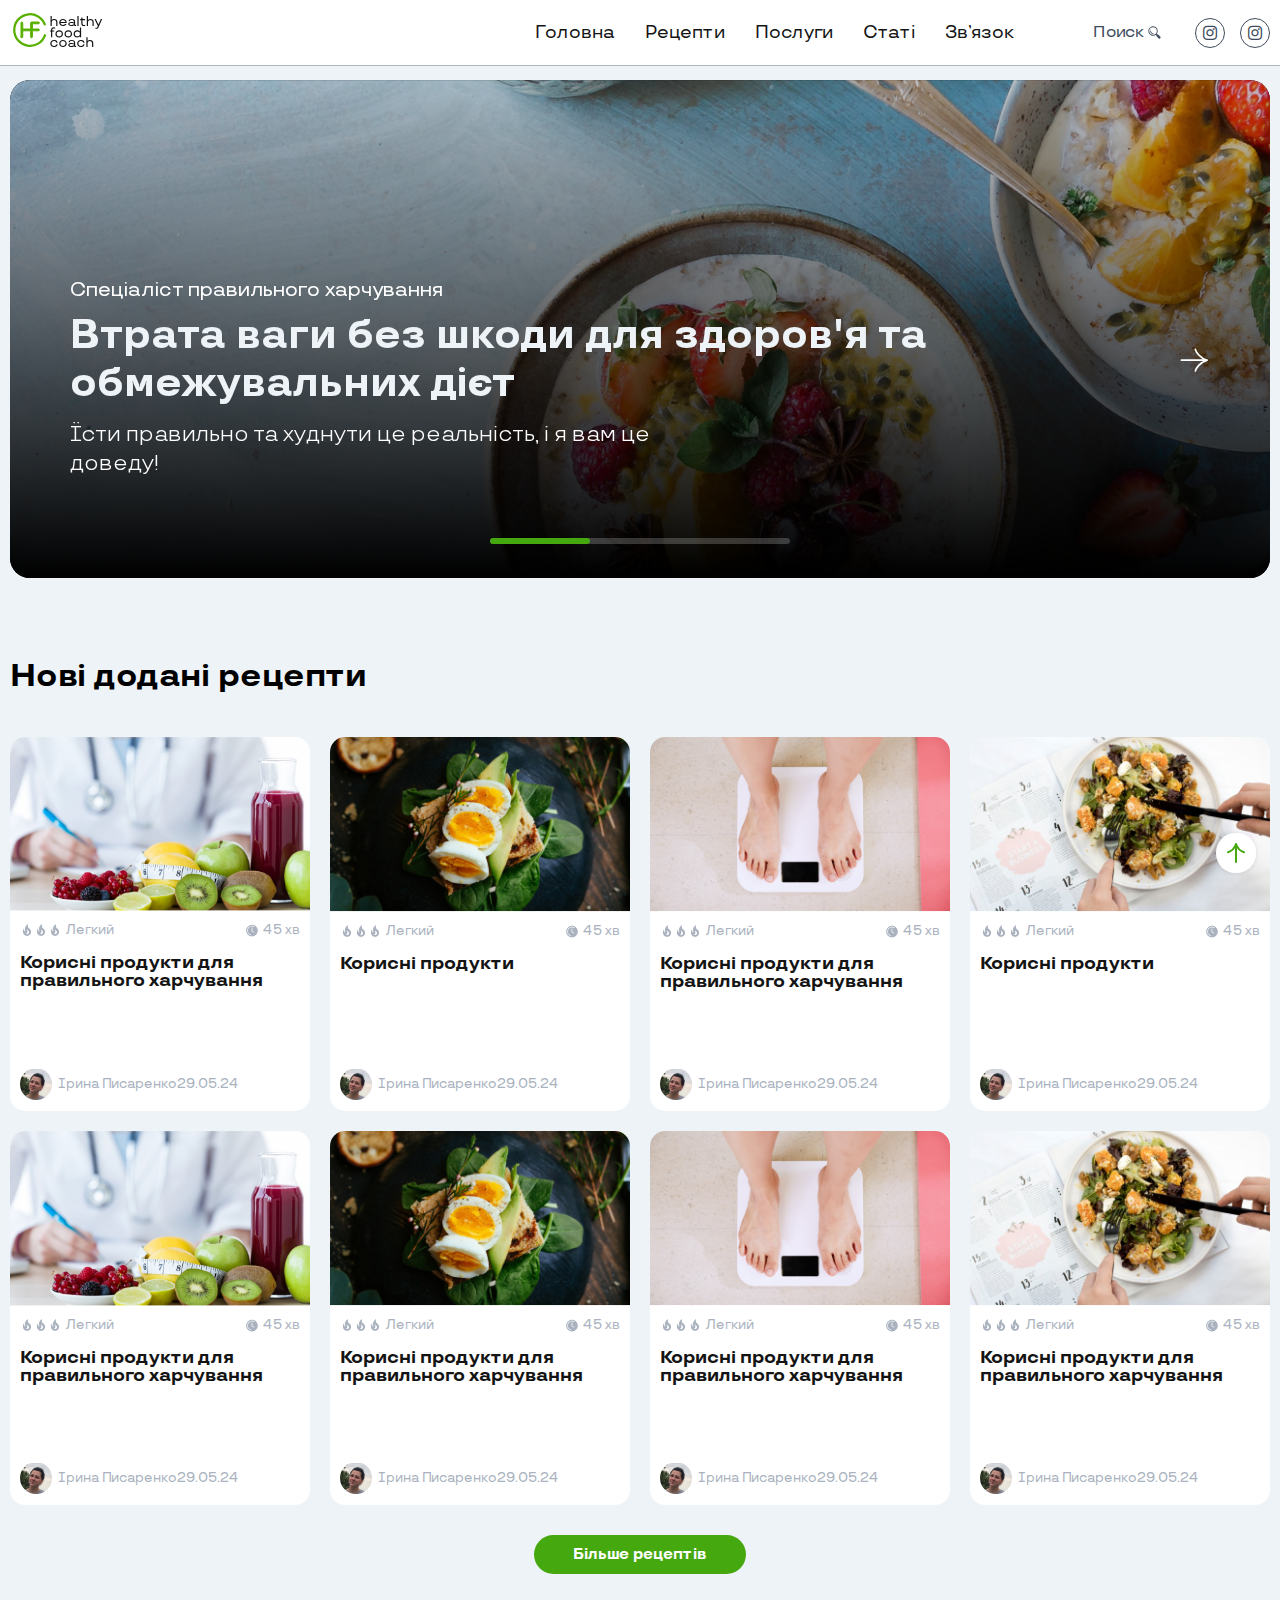
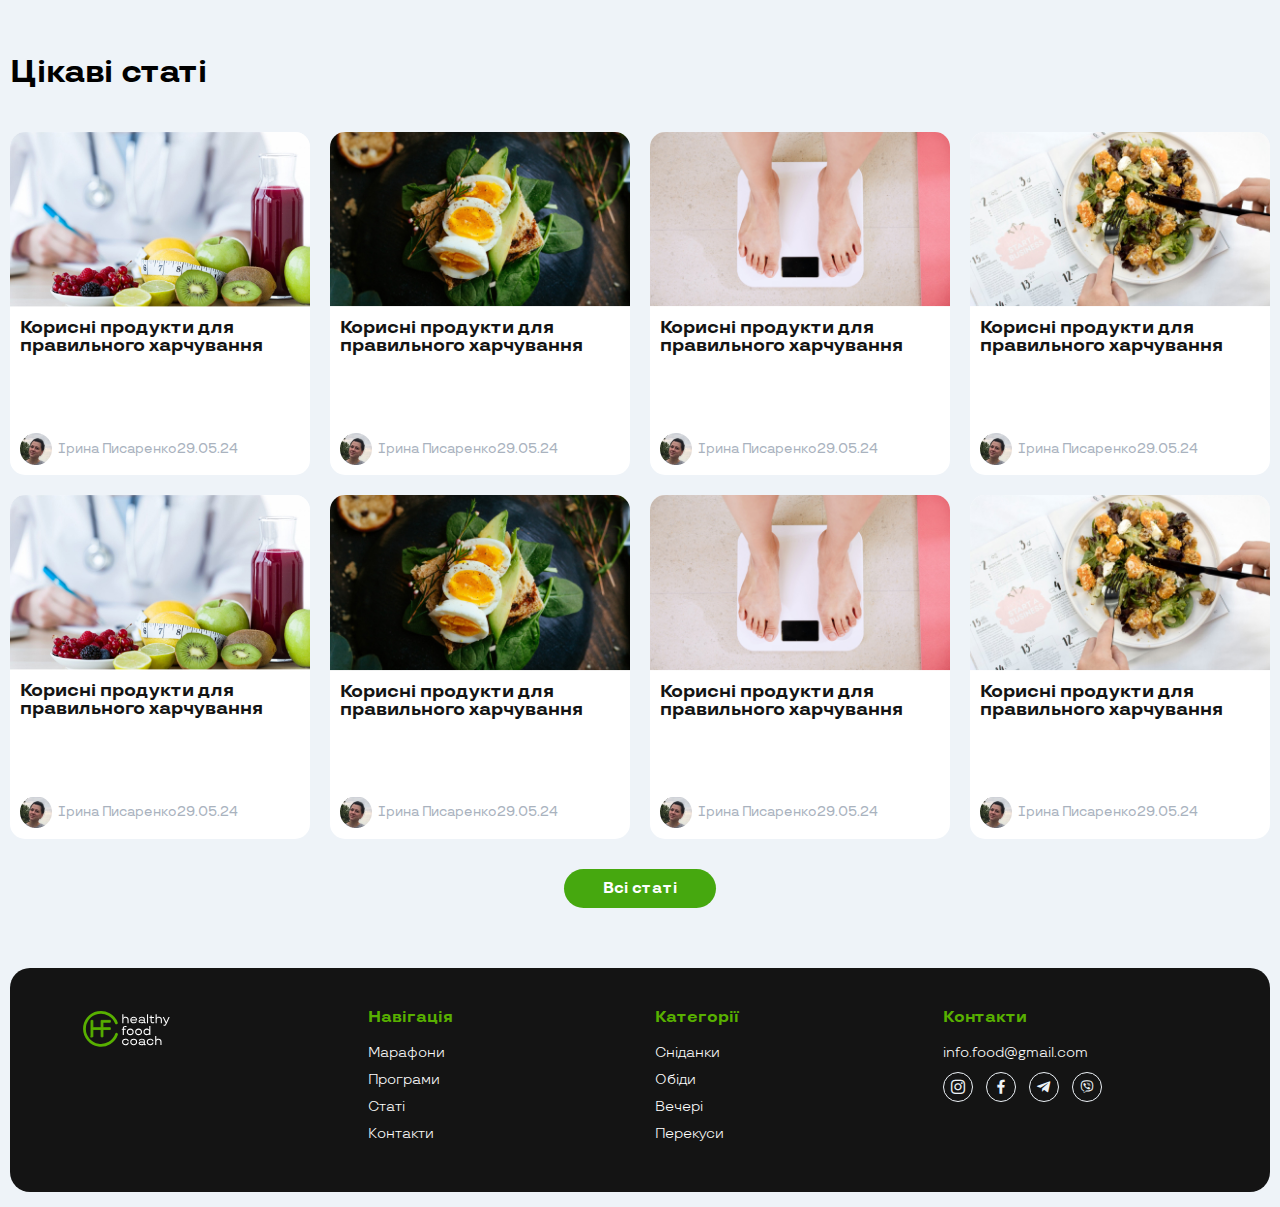
==== commit d2fb9d9e: "qwqww" ====
--- a/index.html
+++ b/index.html
@@ -190,7 +190,7 @@
                                             <span>45 хв</span>
                                         </div>
                                     </div>
-                                    <h3 class="entry-title"><a href="page-single-post.html">Корисні продукти для правильного харчування</a></h3>
+                                    <h3 class="entry-title"><a href="page-single-post.html">Корисні продукти </a></h3>
                                     <ul class="entry-meta">
                                         <li class="meta-author">
                                             <a href="page-single-post.html"><img class="avatar" src="assets/img/posts/avatar.png" alt="">Ірина Писаренко</a>
@@ -266,7 +266,7 @@
                                             <span>45 хв</span>
                                         </div>
                                     </div>
-                                    <h3 class="entry-title"><a href="page-single-post.html">Корисні продукти для правильного харчування</a></h3>
+                                    <h3 class="entry-title"><a href="page-single-post.html">Корисні продукти </a></h3>
                                     <ul class="entry-meta">
                                         <li class="meta-author">
                                             <a href="page-single-post.html"><img class="avatar" src="assets/img/posts/avatar.png" alt="">Ірина Писаренко</a>
--- a/assets/css/main-style.css
+++ b/assets/css/main-style.css
@@ -209,6 +209,7 @@
   padding: 8px 10px;
   font-weight: 700;
   font-size: 18px;
+  height: 100%;
 }
 .entry-title a:hover {
   color: var(--green-color);
@@ -257,6 +258,78 @@
 }
 .read-more__wrap .btn-read__more:hover {
   background: #3c910d;
+}
+
+/*------------- Single post style -----------------------*/
+/*-------------------------------------------------------*/
+.hero-section__body {
+  color: #fff;
+}
+
+.hero-section > figure {
+  position: relative;
+  overflow: hidden;
+  z-index: 1;
+  background-color: inherit;
+}
+
+.ct-media-container img {
+  background: linear-gradient(270deg, rgba(0, 0, 0, 0) 0%, rgba(0, 0, 0, 0.7) 100%);
+  border-radius: 20px;
+}
+
+.entry-header {
+  position: absolute;
+  margin-top: -240px;
+  margin-left: 45px;
+}
+
+.breadcrumb {
+  margin-bottom: 15px;
+}
+.breadcrumb ul {
+  display: flex;
+}
+.breadcrumb ul li a {
+  color: #fff;
+}
+
+.page-title {
+  font-weight: 700;
+  font-size: 36px;
+  line-height: 110%;
+  max-width: 850px;
+}
+
+.entry-meta {
+  display: flex;
+  justify-content: start;
+  margin-top: 60px;
+}
+
+.meta-author {
+  display: flex;
+  align-items: center;
+}
+.meta-author a span {
+  font-weight: 500;
+  font-size: 13px;
+  line-height: 90%;
+  color: #fff;
+}
+
+.media-container-static img {
+  width: 32px;
+  height: 32px;
+  border-radius: 50%;
+  margin-right: 10px;
+}
+
+.ct-meta-date {
+  font-weight: 500;
+  font-size: 13px;
+  line-height: 90%;
+  color: #fff;
 }
 
 /*=========================================================================================*/
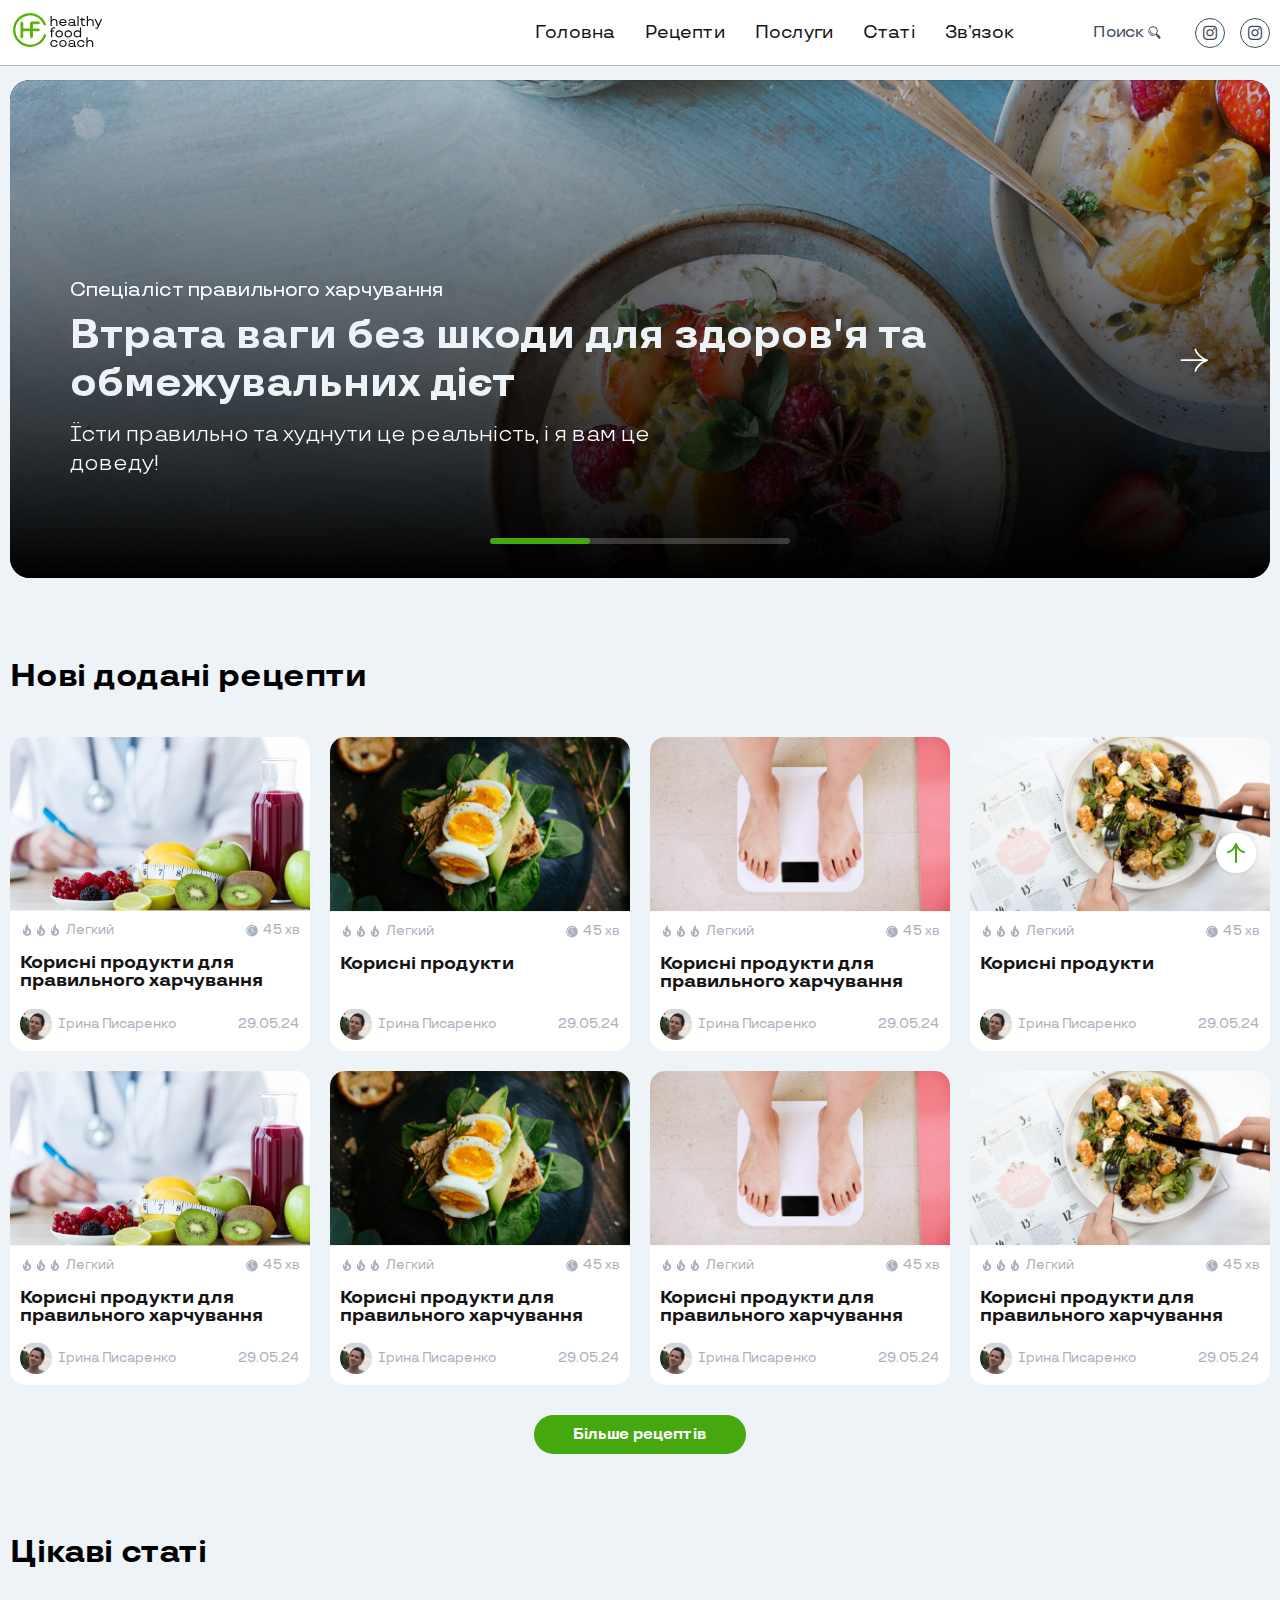
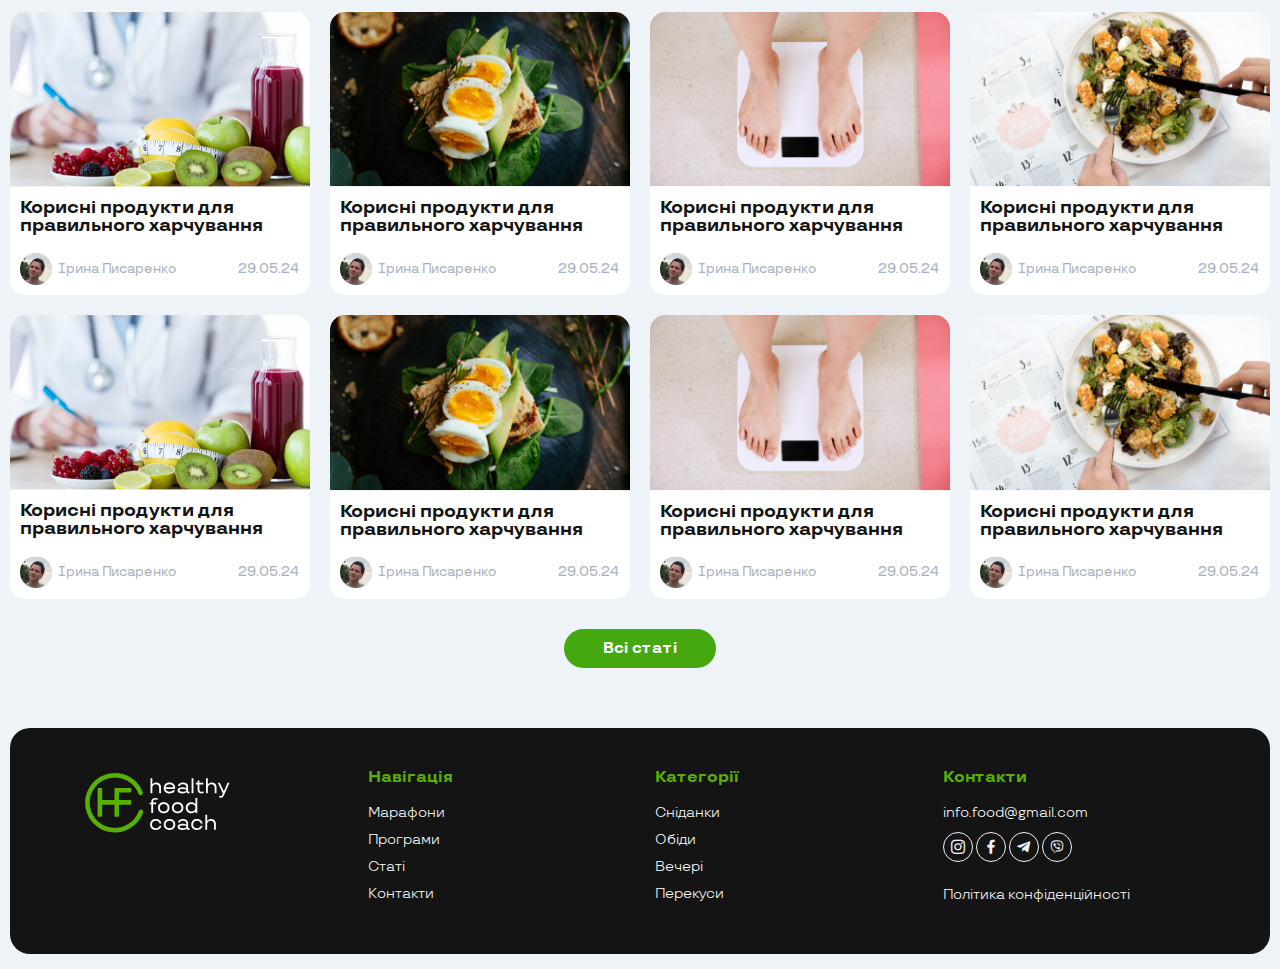
==== commit 61e8ce94: "qqqq" ====
--- a/index.html
+++ b/index.html
@@ -575,6 +575,7 @@
                                 <a href="page-single-post.html" class="icon-font icon-telegram"></a>
                                 <a href="page-single-post.html" class="icon-font icon-viber"></a>
                             </li>
+                            <li><a href="">Політика конфіденційності</a></li>
                         </ul>
                     </div>
                 </div>
--- a/assets/css/main-style.css
+++ b/assets/css/main-style.css
@@ -274,44 +274,61 @@
 }
 
 .ct-media-container img {
-  background: linear-gradient(270deg, rgba(0, 0, 0, 0) 0%, rgba(0, 0, 0, 0.7) 100%);
   border-radius: 20px;
+  height: 700px;
+}
+.ct-media-container img::after {
+  position: absolute;
+  display: block;
+  content: "";
+  width: 100%;
+  height: 100%;
+  top: 0;
+  left: 0;
+  background: rgba(0, 0, 0, 0.401);
 }
 
 .entry-header {
-  position: absolute;
   margin-top: -240px;
-  margin-left: 45px;
-}
-
-.breadcrumb {
+  display: flex;
+  align-items: flex-end;
+  justify-content: space-between;
+  padding: 0 40px;
+  z-index: 4;
+}
+
+.entry_header__wrapp .breadcrumb {
   margin-bottom: 15px;
 }
-.breadcrumb ul {
-  display: flex;
-}
-.breadcrumb ul li a {
+.entry_header__wrapp .breadcrumb ul {
+  display: flex;
+  flex-wrap: wrap;
+}
+.entry_header__wrapp .breadcrumb ul li a {
   color: #fff;
 }
-
-.page-title {
+.entry_header__wrapp .breadcrumb ul li a:hover {
+  color: var(--green-color);
+}
+.entry_header__wrapp .breadcrumb ul li span {
+  color: var(--grey-color);
+}
+.entry_header__wrapp .page-title {
   font-weight: 700;
-  font-size: 36px;
+  font-size: clamp(24px, 4vw, 36px);
   line-height: 110%;
   max-width: 850px;
 }
-
-.entry-meta {
+.entry_header__wrapp .entry-meta {
   display: flex;
   justify-content: start;
   margin-top: 60px;
 }
-
-.meta-author {
-  display: flex;
-  align-items: center;
-}
-.meta-author a span {
+.entry_header__wrapp .meta-author {
+  display: flex;
+  align-items: center;
+}
+.entry_header__wrapp .meta-author a span {
   font-weight: 500;
   font-size: 13px;
   line-height: 90%;
@@ -323,6 +340,7 @@
   height: 32px;
   border-radius: 50%;
   margin-right: 10px;
+  position: relative;
 }
 
 .ct-meta-date {
@@ -330,6 +348,147 @@
   font-size: 13px;
   line-height: 90%;
   color: #fff;
+}
+
+.nutrition-chart {
+  display: flex;
+  align-items: center;
+  margin-bottom: 20px;
+}
+
+.circle {
+  width: 90px;
+  height: 90px;
+  flex: 0 0 auto;
+  border-radius: 50%;
+  background: conic-gradient(#48A9F8 0% 2.5%, #FF8B3D 2.5% 15%, #33CC99 15% 100%);
+  position: relative;
+  display: flex;
+  justify-content: center;
+  align-items: center;
+  margin-right: 10px;
+}
+
+.content {
+  background-color: rgb(255, 255, 255);
+  border-radius: 50%;
+  width: 70px;
+  height: 70px;
+  display: flex;
+  flex: 0 0 auto;
+  justify-content: center;
+  align-items: center;
+  text-align: center;
+}
+
+.kcal {
+  font-size: 14px;
+  color: var(--dark-color);
+  width: 50px;
+}
+
+.legend p {
+  margin: 0;
+  padding: 5px 0;
+}
+
+.legend .protein {
+  color: #48A9F8;
+}
+
+.legend .fats {
+  color: #FF8B3D;
+}
+
+.legend .carbs {
+  color: #33CC99;
+}
+
+/*----- Post content ---------------*/
+.page-container {
+  display: grid;
+  grid-template-columns: 1fr 346px;
+  gap: 20px;
+  padding-top: 30px;
+}
+
+.sidebar {
+  background: #DBE0E5;
+  border-radius: 15px;
+  padding: 0 15px 30px;
+}
+
+.widget_recent_entries .entry_card__sidebar {
+  display: grid;
+  grid-template-columns: 125px 1fr;
+  align-items: flex-start;
+  background: var(--white-color);
+  border-radius: 10px;
+  margin-bottom: 10px;
+}
+.widget_recent_entries .boundless-image {
+  height: 100%;
+}
+.widget_recent_entries .boundless-image img {
+  height: 100%;
+  border-radius: 10px 0 0 10px;
+}
+.widget_recent_entries .entry_text__block {
+  padding: 10px;
+}
+.widget_recent_entries .entry_text__block .entry-title {
+  font-size: 14px;
+  padding: 0;
+  margin-bottom: 10px;
+  height: 40px;
+}
+.widget_recent_entries .entry_text__block .entry-meta {
+  flex-direction: column;
+  align-items: flex-start;
+  padding: 0;
+}
+.widget_recent_entries .entry_text__block .meta-author {
+  margin-bottom: 10px;
+}
+.widget-title {
+  font-size: 22px;
+  font-weight: 700;
+  margin: 30px 0 20px;
+}
+
+.widget_categories .cat-item {
+  margin-bottom: 10px;
+}
+.widget_categories .cat-item a {
+  font-size: 16px;
+  font-weight: 500;
+  display: flex;
+  justify-content: space-between;
+}
+.widget_categories .cat-item a:hover {
+  color: var(--green-color);
+}
+
+.widget_tags ul {
+  display: flex;
+  flex-wrap: wrap;
+}
+.widget_tags ul .tag-item {
+  margin: 6px;
+}
+.widget_tags ul .tag-item a {
+  font-size: 16px;
+  font-weight: 500;
+  padding: 5px 10px;
+  background: #fff;
+  border-radius: 20px;
+}
+.widget_tags ul .tag-item a:hover {
+  color: var(--green-color);
+}
+
+.toggle-button {
+  display: none;
 }
 
 /*=========================================================================================*/
@@ -340,6 +499,62 @@
     grid-template-columns: repeat(3, 1fr);
     gap: 15px;
   }
+  .toggle-button {
+    position: fixed;
+    cursor: pointer;
+    right: 0;
+    top: 30%;
+    z-index: 6;
+    width: 40px;
+    height: 40px;
+    opacity: 0;
+    transition: opacity 0.3s ease;
+  }
+  .toggle-button.show {
+    opacity: 1;
+  }
+  .sidebar {
+    transform: translateX(100%);
+    position: fixed;
+    top: 0;
+    right: 0;
+    height: 100%;
+    z-index: 5;
+    transition: 0.3s ease 0s;
+    overflow-y: auto;
+  }
+  .toggle-button {
+    display: block;
+  }
+  .sidebar.show {
+    transform: translateX(0);
+  }
+  .no-scroll {
+    overflow: hidden;
+  }
+  .page-container {
+    display: grid;
+    grid-template-columns: 1fr;
+  }
+  /*--------------------------------------*/
+  .entry-header {
+    margin-top: -240px;
+    align-items: flex-start;
+    flex-direction: column;
+  }
+  .nutrition-chart {
+    margin-top: 40px;
+  }
+  .entry_header__wrapp .entry-meta {
+    margin-top: 15px;
+  }
+  .nutrition-chart {
+    margin-top: 15px;
+  }
+  .entry-header {
+    margin-top: -320px;
+    flex-direction: column;
+  }
 }
 @media screen and (max-width: 767.98px) {
   /*------------- Hero section -----------------------*/
@@ -370,6 +585,22 @@
   }
   .swiper-slide .text {
     font-size: 16px;
+  }
+}
+@media screen and (max-width: 479.98px) {
+  .entry-header {
+    padding: 0px 25px;
+  }
+  .entry_header__wrapp .breadcrumb ul li {
+    font-size: 14px;
+  }
+  .circle {
+    width: 80px;
+    height: 80px;
+  }
+  .legend p {
+    padding: 4px 0;
+    font-size: 14px;
   }
 }
 @media screen and (max-width: 414.98px) {
--- a/assets/css/header-style.css
+++ b/assets/css/header-style.css
@@ -17,7 +17,7 @@
   background: #ffffff;
   border-bottom: 1px solid rgba(64, 76, 92, 0.4);
   padding: 10px 0;
-  z-index: 3;
+  z-index: 5;
   position: fixed;
   width: 100%;
 }
--- a/assets/css/footer-style.css
+++ b/assets/css/footer-style.css
@@ -31,7 +31,7 @@
 
 .logo__link {
   display: block;
-  max-width: 90px;
+  max-width: 150px;
 }
 
 .footer-categories h4 {
@@ -76,6 +76,9 @@
   font-weight: 400;
   line-height: 16.94px;
   text-align: left;
+}
+.footer-contacts ul li:last-child {
+  margin-top: 23px;
 }
 
 .footer-contacts ul li .icon-font {
